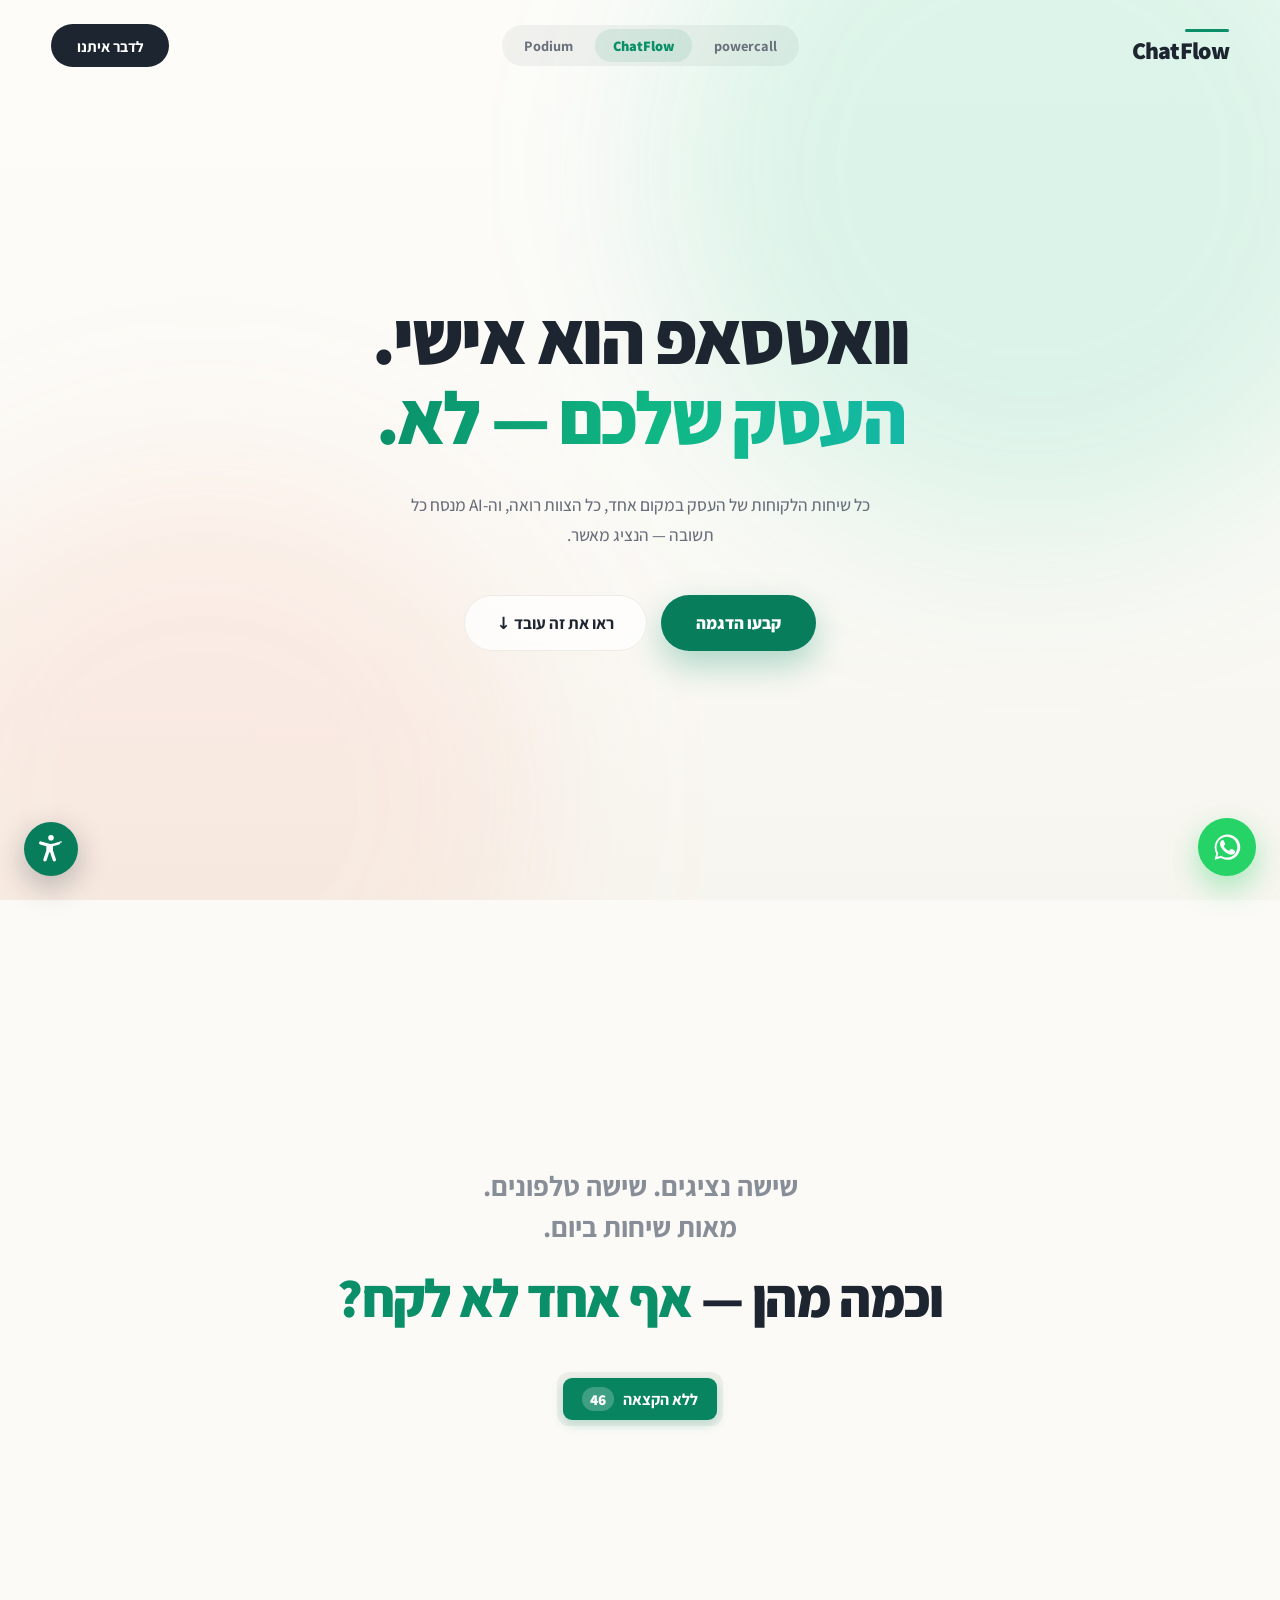
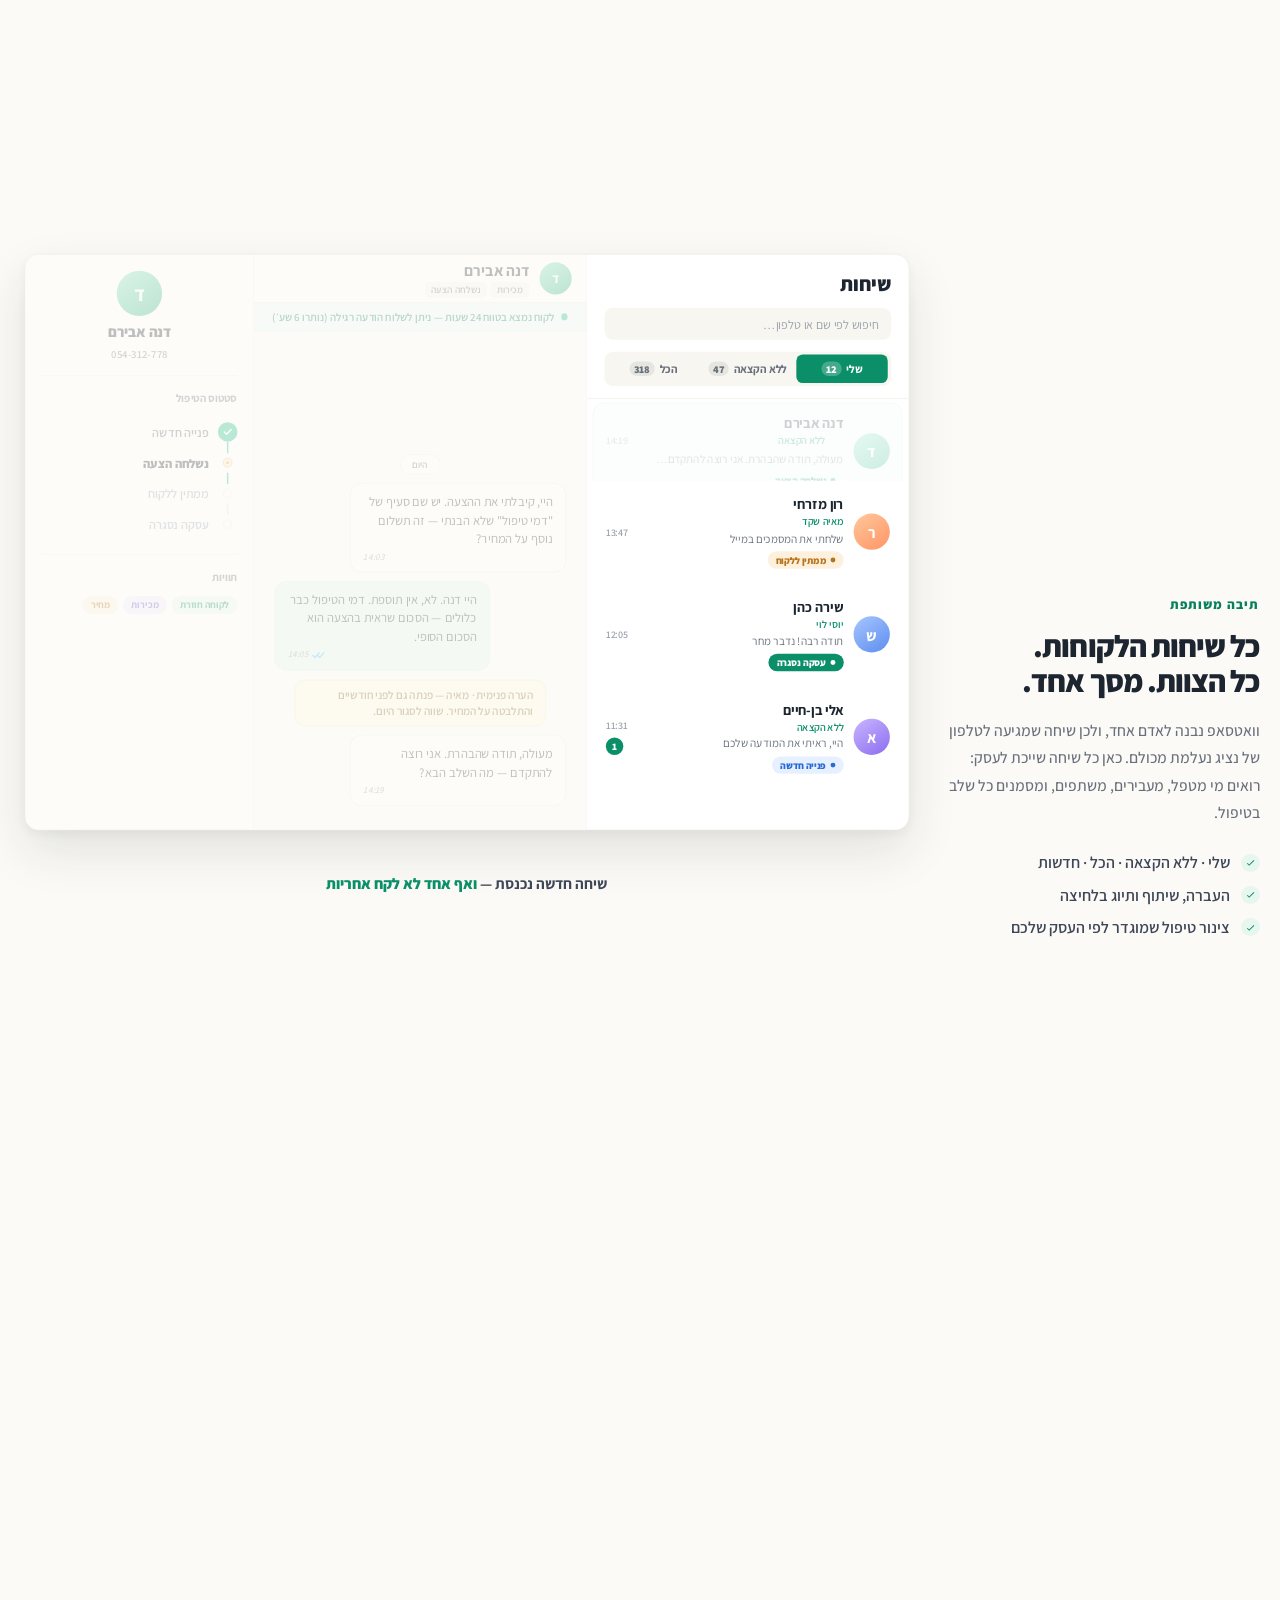
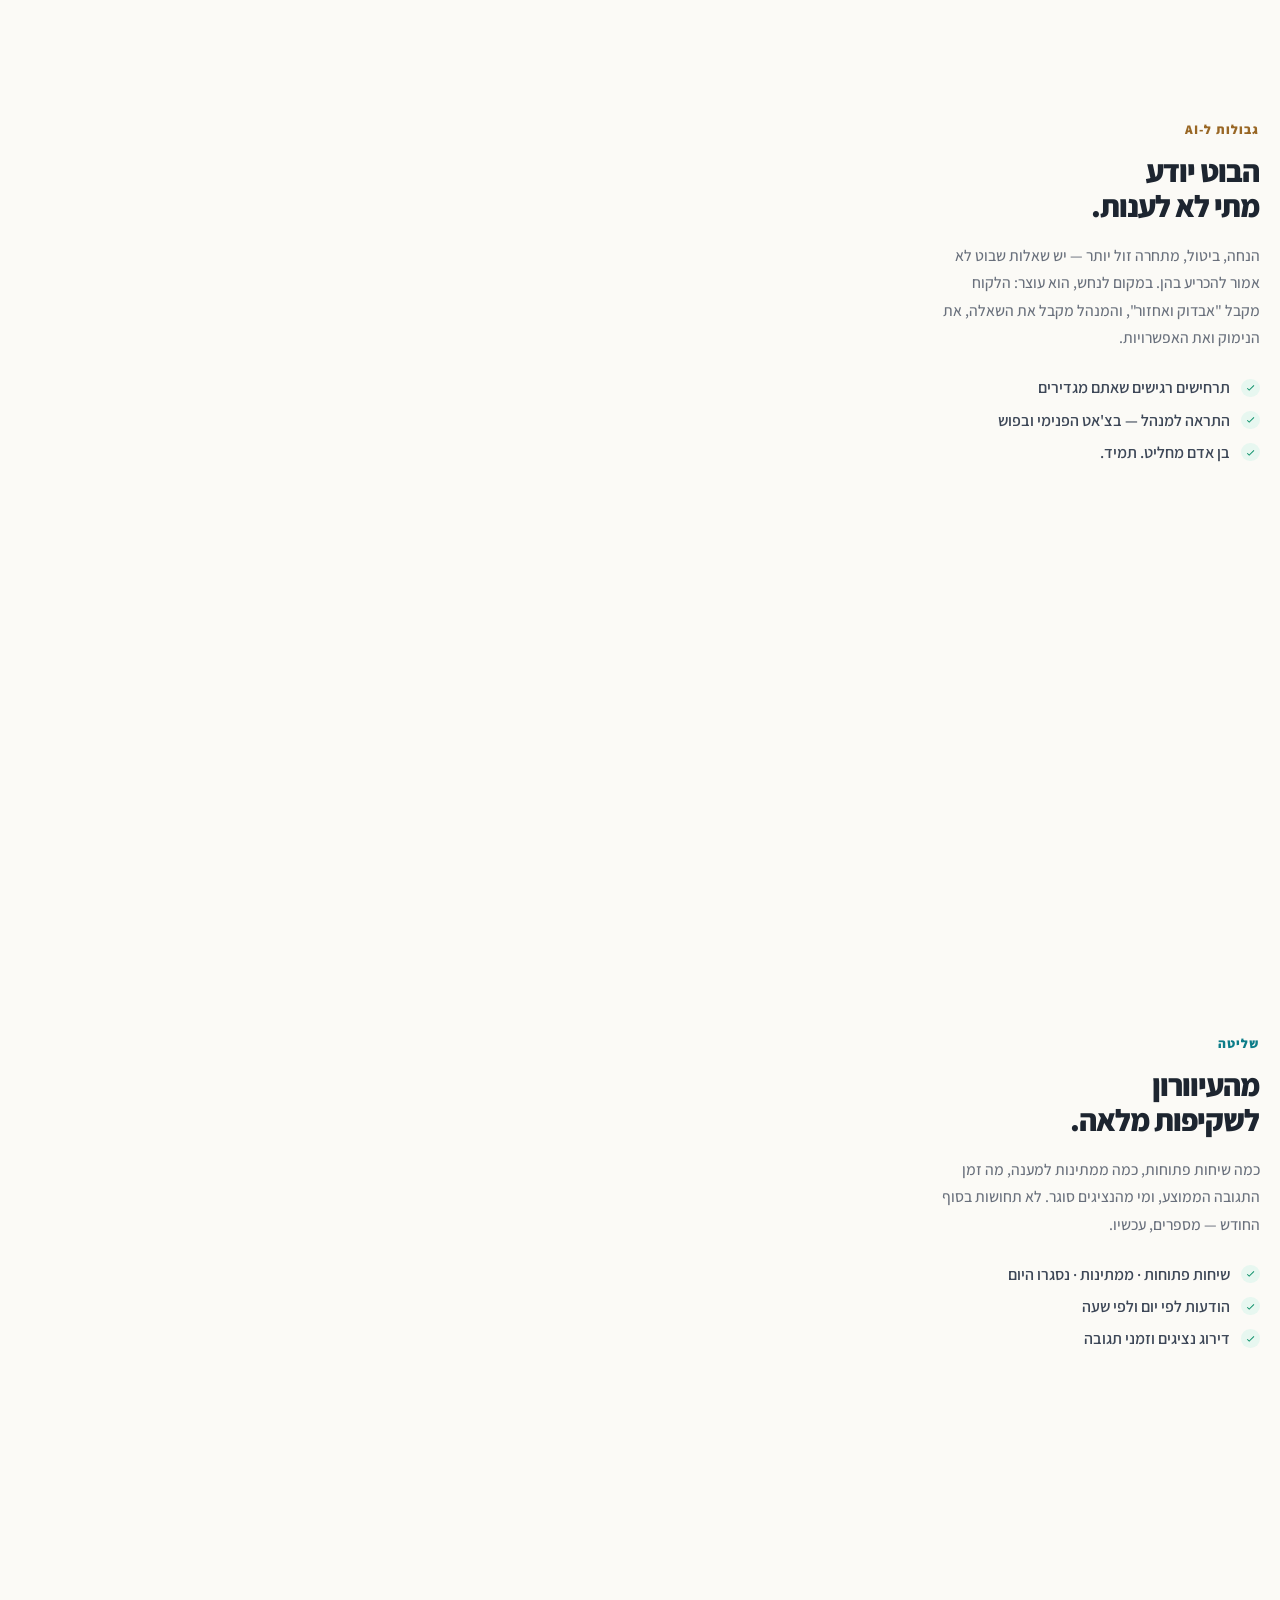
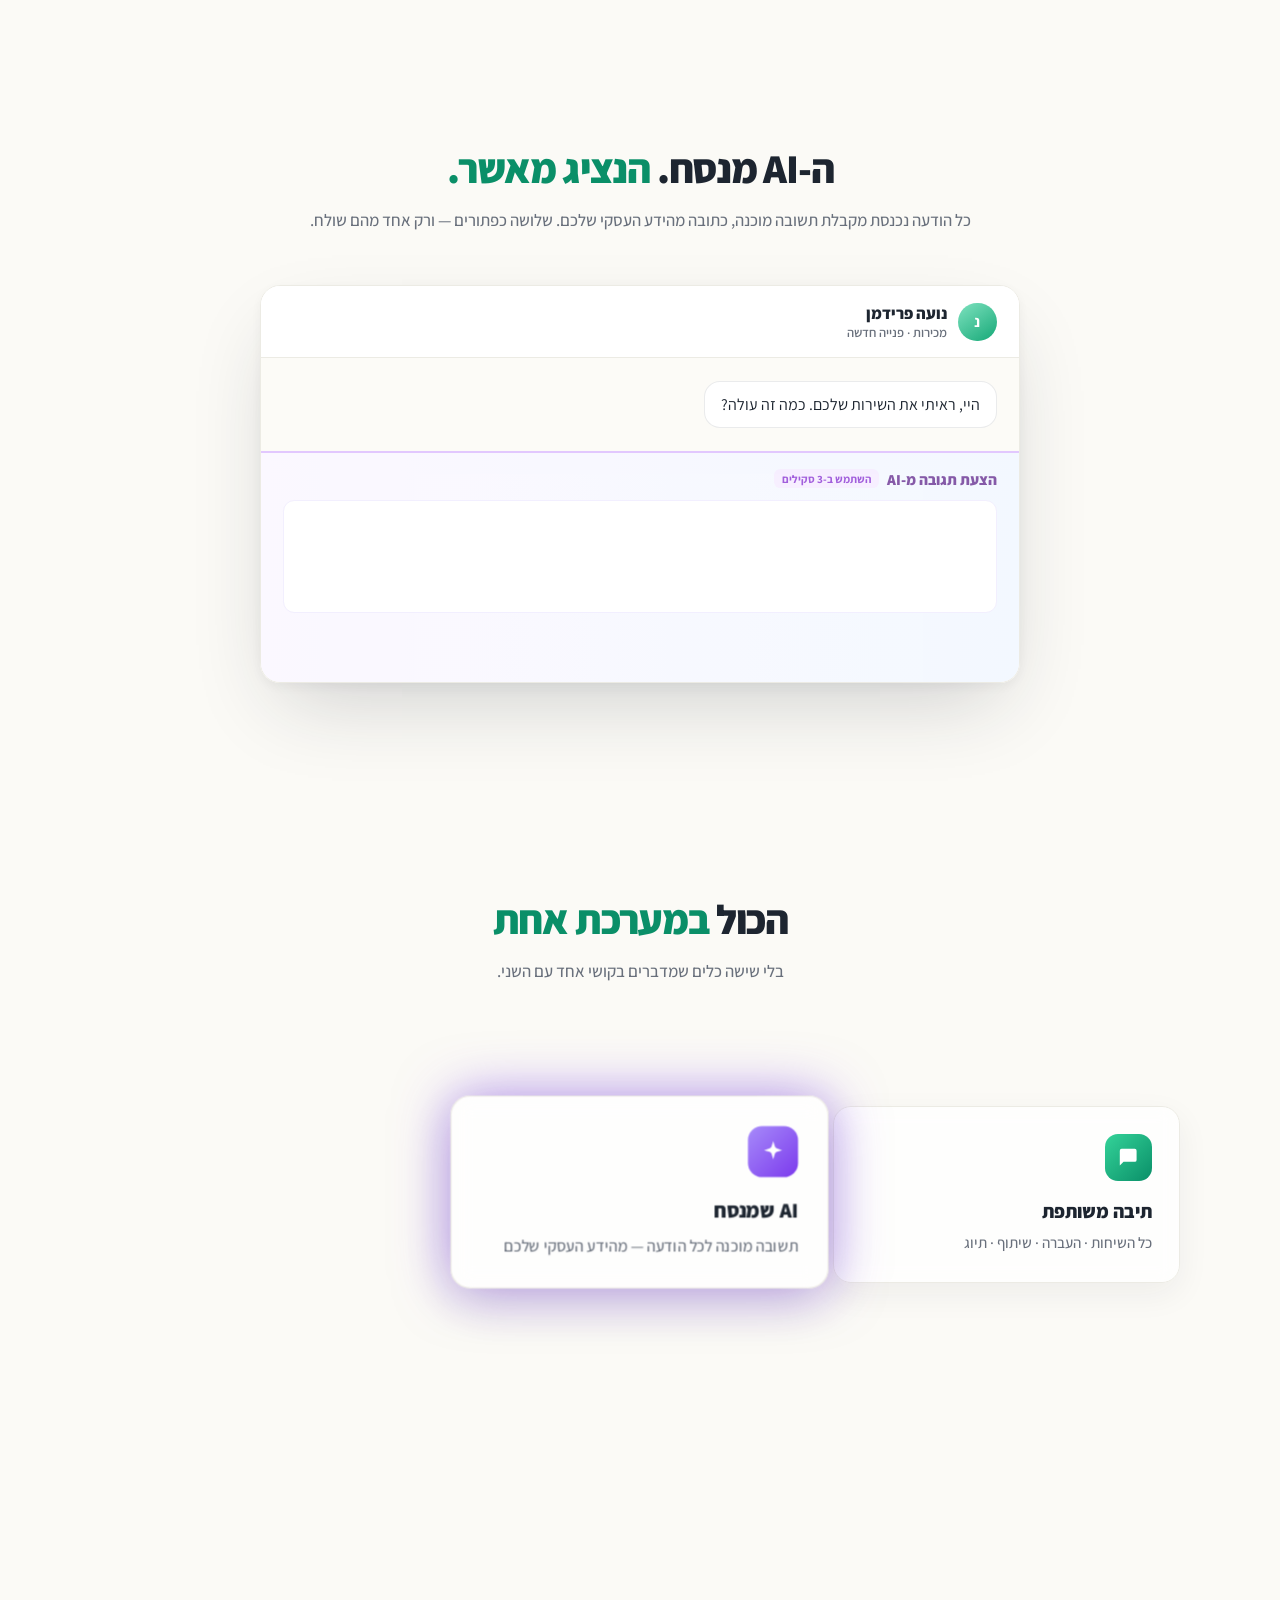
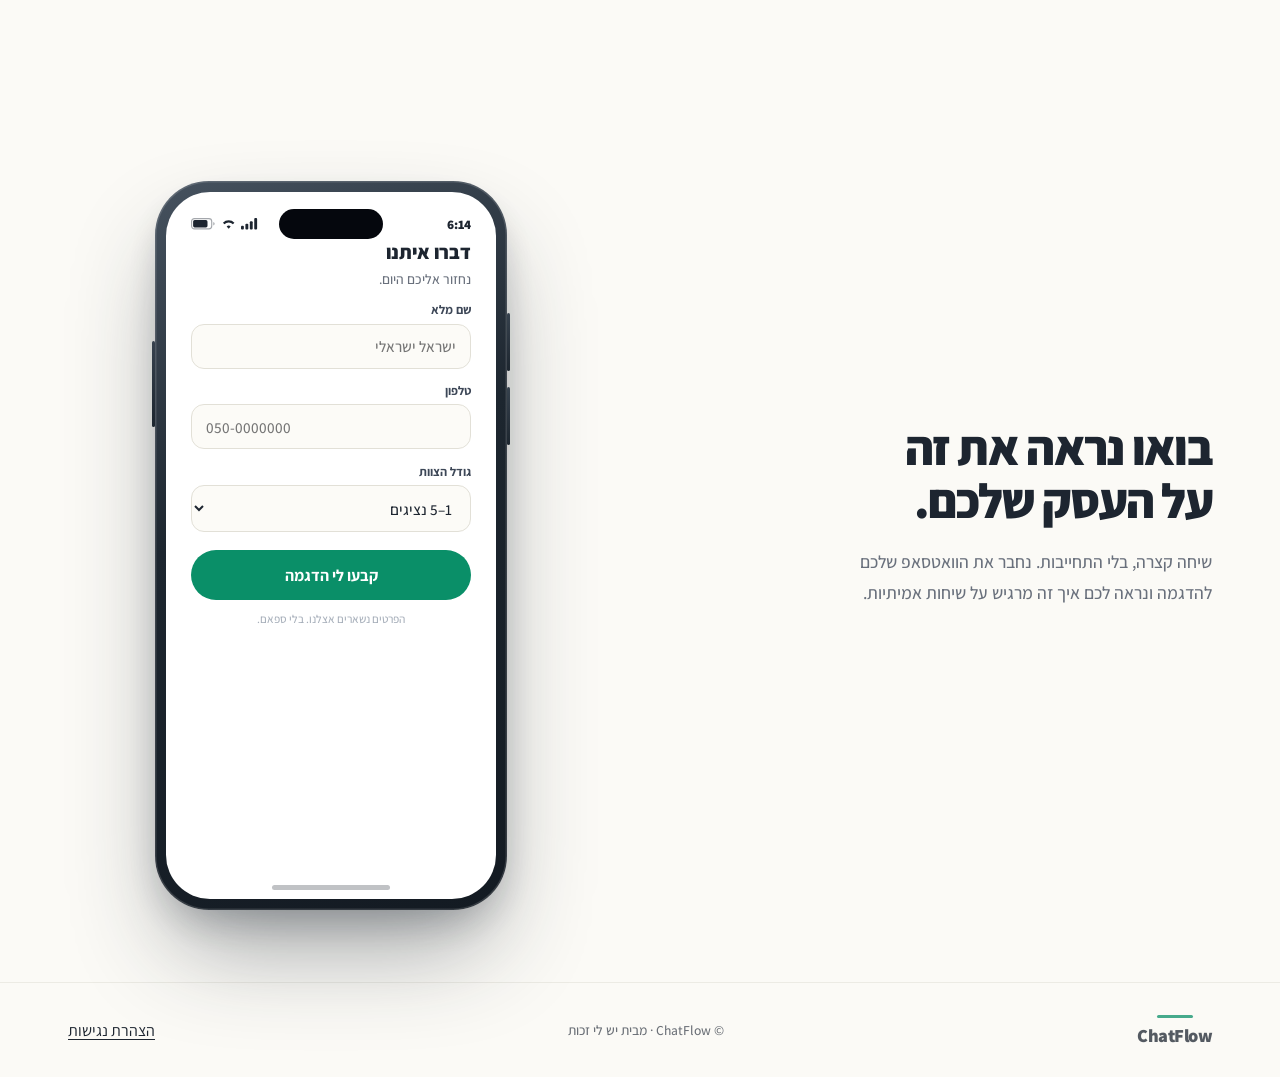
==== chatflow.html @ 05d41d82 "Accessibility: widget, statement, and the site-code work behind them Owner asked for an accessibilit" ====
<!doctype html>
<html lang="he" dir="rtl">
<head>
<meta charset="utf-8" />
<meta name="viewport" content="width=device-width, initial-scale=1" />
<title>ChatFlow — וואטסאפ אחד לכל העסק</title>
<meta name="description" content="כל שיחות הוואטסאפ של הלקוחות במקום אחד: כל הצוות רואה, AI מנסח כל תשובה והנציג מאשר, ושום פנייה לא נופלת בין הכיסאות.">
<link rel="canonical" href="https://www.powercall.co.il/chatflow.html">
<meta name="robots" content="index, follow">
<meta property="og:type" content="website">
<meta property="og:locale" content="he_IL">
<meta property="og:site_name" content="PowerCall">
<meta property="og:url" content="https://www.powercall.co.il/chatflow.html">
<meta property="og:title" content="ChatFlow — וואטסאפ עסקי אחד לכל הצוות">
<meta property="og:description" content="כל שיחות הוואטסאפ של הלקוחות במקום אחד: כל הצוות רואה, AI מנסח כל תשובה והנציג מאשר, ושום פנייה לא נופלת בין הכיסאות.">
<meta property="og:image" content="https://www.powercall.co.il/og-default.png">
<link rel="icon" href="data:image/svg+xml,%3Csvg xmlns='http://www.w3.org/2000/svg' viewBox='0 0 100 100'%3E%3Crect width='100' height='100' rx='24' fill='%2310B886'/%3E%3Ctext x='50' y='72' font-size='64' font-weight='800' font-family='Arial' fill='white' text-anchor='middle'%3EC%3C/text%3E%3C/svg%3E">
<meta name="twitter:card" content="summary_large_image">
<meta name="twitter:image" content="https://www.powercall.co.il/og-default.png">
<link rel="preconnect" href="https://fonts.googleapis.com">
<link rel="preconnect" href="https://fonts.gstatic.com" crossorigin>
<link href="https://fonts.googleapis.com/css2?family=Assistant:wght@400;500;600;700;800&display=swap" rel="stylesheet">
<script src="./gsap.min.js"></script>
<script src="./scrolltrigger.min.js"></script>
<style>
/* =========================================================================
   ChatFlow — landing page
   Sibling of site.html (powercall). Same skeleton, same motion philosophy,
   same scaler; ChatFlow's own palette, font and screens.
   One idea carries it: WhatsApp is personal, a business is collective.
   The product's own UI appears only as proof, never as the opening act.
   ========================================================================= */

  * { margin: 0; padding: 0; box-sizing: border-box; }
  :root {
    --a11y-accent: #087d5b;   /* the accessibility widget takes the page accent */
    --ink:     #1D2530;
    --ink-2:   #3d4757;
    --muted:   #69707C;  /* was #7B8492 = 3.62:1 on the cream ground, under the 4.5:1 body-text minimum (WCAG 1.4.3); this is 4.78 */
    --line:    #ECEBE4;
    --cream:   #FBFAF6;
    --emerald: #0A8F68;
    --fresh:   #10B886;
    --amber:   #f0a13a;
    --radius:  20px;
    --shadow:  0 30px 70px rgba(29, 37, 48, 0.11), 0 6px 18px rgba(29, 37, 48, 0.05);
  }
  /* `clip` contains the oversized panel canvases without creating a scroll
     container — `hidden` would break `position: sticky` on the feature stage. */
  html { scroll-behavior: smooth; overflow-x: clip; }
  body {
    font-family: "Assistant", system-ui, sans-serif;
    color: var(--ink);
    background: var(--cream);
    -webkit-font-smoothing: antialiased;
    overflow-x: clip;
  }

  /* ---------------- the living backdrop ----------------
     Fixed behind everything; sections are transparent and ride on top, so the
     page reads as one continuous surface rather than stacked bands.
     Two blooms, not three: ChatFlow's palette is more restrained than
     powercall's and a third hue would be noise. The hues are the app's own —
     emerald and warm coral, lifted from the real chat canvas in index.css. */
  .bg { position: fixed; inset: 0; z-index: -2; pointer-events: none; overflow: hidden; }
  .sky { position: absolute; inset: 0;
         background: linear-gradient(180deg, #FDFCF9 0%, #FBFAF6 55%, #F7F5EF 100%); }
  .sky .bloom { position: absolute; border-radius: 50%; filter: blur(90px) saturate(1.2); will-change: transform; }
  /* alphas follow powercall's weighting, not the app's .05 — in the app these
     are full-viewport washes, here they are discrete blobs and would vanish */
  .l1 { width: 58vw; height: 58vw; top: -16vw; right: -10vw; background: rgba(16, 184, 134, 0.13); }
  .l2 { width: 52vw; height: 52vw; bottom: -18vw; left: -10vw; background: rgba(255, 138, 107, 0.11); }

  .grain {
    position: absolute; inset: -50%; opacity: 0.09; mix-blend-mode: overlay;
    background-image: url("data:image/svg+xml,%3Csvg xmlns='http://www.w3.org/2000/svg' width='220' height='220'%3E%3Cfilter id='n'%3E%3CfeTurbulence type='fractalNoise' baseFrequency='0.82' numOctaves='3' stitchTiles='stitch'/%3E%3C/filter%3E%3Crect width='220' height='220' filter='url(%23n)' opacity='0.5'/%3E%3C/svg%3E");
  }

  section { position: relative; }
  .wrap { max-width: 1240px; margin: 0 auto; padding-inline: clamp(1.25rem, 4vw, 3rem); }

  /* ---------------- nav ---------------- */
  .nav {
    position: fixed; inset-block-start: 0; inset-inline: 0; z-index: 60;
    display: flex; align-items: center; justify-content: space-between; gap: 1rem;
    padding: 1.5rem clamp(1.25rem, 4vw, 3.5rem);
    opacity: 0; transition: background .3s ease, box-shadow .3s ease, padding .3s ease;
  }
  .nav.stuck {
    background: rgba(255, 255, 255, 0.80);
    backdrop-filter: saturate(180%) blur(14px);
    box-shadow: 0 1px 0 rgba(29, 37, 48, 0.06);
    padding-block: 0.8rem;
  }
  /* ChatFlow has no logo asset — the mark is always this wordmark. The accent
     line above it is the 60x4 emerald rule the brand uses everywhere. */
  .brand { display: flex; align-items: center; }
  .wordmark { display: inline-flex; flex-direction: column; gap: 0.34rem; text-decoration: none; }
  .wordmark i { display: block; width: 44px; height: 3px; border-radius: 2px; background: var(--emerald); transition: width .3s ease; }
  .wordmark span { font-size: 1.5rem; font-weight: 800; letter-spacing: -0.03em; color: var(--ink); line-height: 1; transition: font-size .3s ease; }
  .nav.stuck .wordmark span { font-size: 1.28rem; }
  .nav.stuck .wordmark i { width: 36px; }

  /* the product switcher — two pills, the active one wearing its product's
     colour. Shared shape with site.html; only the .on rule differs. */
  .swap { display: flex; align-items: center; gap: 0.2rem; padding: 0.25rem;
          background: rgba(29, 37, 48, 0.05); border-radius: 999px; }
  .swap a {
    font-family: inherit; font-size: 0.9rem; font-weight: 700; text-decoration: none;
    padding: 0.45rem 1.15rem; border-radius: 999px; color: var(--muted);
    transition: color .18s ease, background .18s ease;
  }
  .swap a:hover { color: var(--ink); }
  .swap a.on { font-weight: 800; color: var(--emerald); background: rgba(10, 143, 104, 0.10); }
  .nav.stuck .swap { background: rgba(29, 37, 48, 0.07); }
  /* the phone form of the switcher — see the 700px block */
  .swapMini { display: none; }

  .btn {
    font-family: inherit; font-weight: 700; border: 0; border-radius: 999px; cursor: pointer;
    text-decoration: none; display: inline-flex; align-items: center; justify-content: center; gap: 0.5rem;
    transition: transform .18s ease, background .18s ease, box-shadow .18s ease;
  }
  .btn-dark { color: #fff; background: var(--ink); padding: 0.72rem 1.6rem; font-size: 0.95rem; }
  .btn-dark:hover { background: #2c3746; transform: translateY(-1px); }

  /* ---------------- hero ---------------- */
  .hero {
    min-height: 100vh; display: flex; flex-direction: column;
    align-items: center; justify-content: center; text-align: center;
    padding: 7rem 1.5rem 4rem;
  }
  /* Assistant tops out at 800 — there is no 900 here. The headline earns its
     weight from size and negative tracking instead, which suits a product
     that states a fact rather than shouting a number. */
  h1 {
    font-size: clamp(2.5rem, 5.8vw, 6rem);
    font-weight: 800; letter-spacing: -0.035em; line-height: 1.08; opacity: 0;
  }
  h1 .grad {
    background: linear-gradient(100deg, #0A8F68, #10B886 55%, #14b8a6);
    -webkit-background-clip: text; background-clip: text; color: transparent;
  }
  .sub { margin-top: clamp(2rem, 3.4vh, 3.2rem); font-size: clamp(1rem, 1.35vw, 1.45rem); font-weight: 500; color: var(--muted); line-height: 1.75; max-width: 54ch; opacity: 0; }
  .acts { margin-top: clamp(2.8rem, 4.6vh, 4.2rem); display: flex; gap: 0.9rem; flex-wrap: wrap; justify-content: center; opacity: 0; }
  /* the one saturated thing above the fold — shadow tinted to match, because a
     neutral drop shadow under a saturated button reads as a sticker */
  /* white on --emerald was 4.08:1, just under the 4.5:1 a button label needs.
     #087D5B is the same green one shade down: 5.13:1. */
  .b1 { font-size: 1.05rem; font-weight: 800; color: #fff; background: #087D5B; padding: 1rem 2.2rem; box-shadow: 0 14px 34px rgba(10, 143, 104, 0.32); }
  .b1:hover { background: #087a5a; transform: translateY(-2px); }
  .b2 { font-size: 1.05rem; color: var(--ink); background: rgba(255,255,255,0.75); border: 1px solid var(--line); padding: 1rem 2rem; backdrop-filter: blur(8px); }
  .b2:hover { transform: translateY(-2px); }

  .rv { opacity: 0; transform: translateY(26px); }

  /* ---------------- the question ---------------- */
  .question { min-height: 88vh; display: grid; place-items: center; text-align: center; padding: 8rem 1.5rem; }
  /* darkened to clear WCAG 1.4.3 (4.5:1 for body text, 3:1 for large) */
  .qsmall { font-size: clamp(1.25rem, 2.2vw, 2.2rem); font-weight: 700; color: #888E97; line-height: 1.45; }
  .qbig { margin-top: 1.2rem; font-size: clamp(1.9rem, 4.2vw, 4.4rem); font-weight: 800; letter-spacing: -0.03em; line-height: 1.12; }
  .qbig em { font-style: normal; color: var(--emerald); }
  /* the real tab, at page scale — same shape as the one in ConversationList:
     a tinted track holding a coloured active pill with its live count */
  .unassigned {
    margin-top: clamp(2.5rem, 5vh, 4rem); display: inline-flex; align-items: center; gap: 0.5rem;
    padding: 0.34rem; border-radius: 12px; background: rgba(29, 37, 48, 0.05);
  }
  .uTab {
    display: inline-flex; align-items: center; gap: 0.6rem;
    padding: 0.6rem 1.2rem; border-radius: 9px; background: #098460; color: #fff;  /* white needs 4.5:1 */
    font-size: 1rem; font-weight: 700; box-shadow: 0 4px 12px rgba(10, 143, 104, 0.24);
  }
  .uCount {
    min-width: 2rem; padding: 0.1rem 0.5rem; border-radius: 999px;
    background: rgba(255,255,255,0.22); font-size: 0.95rem; font-weight: 800;
    direction: ltr; font-variant-numeric: tabular-nums; text-align: center;
  }

  /* ---------------- feature sequence ---------------- */
  /* The rendered width of a proof panel is exactly the width of this column —
     fitScalers divides the column by the panel's design width, so the product
     of the two is always the column again. That makes the grid split the only
     lever on how big the proof reads. The claims are short and the proof is
     detailed, so the stage takes the larger share; minmax stops the text
     column collapsing under its own headline on a narrow laptop. */
  .seqGrid {
    max-width: 1860px; margin: 0 auto; padding-inline: clamp(0.75rem, 1.6vw, 1.5rem);
    display: grid; grid-template-columns: minmax(320px, 0.9fr) 2.6fr;
    gap: clamp(1rem, 2vw, 2.4rem); align-items: start;
  }
  .step { min-height: 100vh; display: flex; flex-direction: column; justify-content: center; padding-block: 4rem; }
  /* Panel 1's story runs 5.65s; a reader crosses one screen in about four, so
     the pipeline — the beat the panel exists to reach — would never be seen.
     Deliberately a class at the SAME specificity as .step rather than
     `.seq .steps .step:first-child`: the mobile block sets `.step { min-height:
     auto }`, and being later in the file it must win. A descendant selector
     would out-specify it and leave this step 145vh tall on a phone. */
  .step-long { min-height: 150vh; }
  /* darkened to clear WCAG 1.4.3 (4.5:1 for body text, 3:1 for large) */
  .stepKicker { font-size: 0.82rem; font-weight: 800; letter-spacing: 0.08em; color: #09805D; text-transform: uppercase; margin-bottom: 1rem; }
  .step:nth-child(2) .stepKicker { color: #996725; }
  .step:nth-child(3) .stepKicker { color: #0C7D89; }
  /* stepped down from 2.8vw: the stage took width from this column, and at the
     old size the two-line titles ran past its edge */
  .stepTitle { font-size: clamp(1.55rem, 2.4vw, 2.7rem); font-weight: 800; letter-spacing: -0.03em; line-height: 1.14; }
  .stepBody { margin-top: 1.1rem; font-size: clamp(0.98rem, 1.05vw, 1.18rem); color: var(--muted); line-height: 1.75; font-weight: 500; max-width: 42ch; }
  .stepList { margin-top: 1.6rem; display: flex; flex-direction: column; gap: 0.7rem; }
  .stepList li { list-style: none; display: flex; align-items: center; gap: 0.7rem; font-size: 1rem; font-weight: 600; color: var(--ink-2); }
  .tick { width: 1.15rem; height: 1.15rem; flex: none; border-radius: 50%; background: #e7f7f0; display: grid; place-items: center; }
  .tick svg { width: 0.7rem; height: 0.7rem; fill: var(--emerald); }

  .stageCol { position: sticky; top: 0; height: 100vh; display: flex; align-items: center; }
  .stageInner { position: relative; width: 100%; }
  /* No base transform here: GSAP animates y on this element and would overwrite
     any translate used for centring. Centring is the grid's job. */
  .seqPanel { position: absolute; inset: 0; display: grid; place-items: center; opacity: 0; will-change: opacity, transform; }
  /* min-width:0 is load-bearing: as a grid item this would otherwise take
     min-width:auto, resolve to the 1920px canvas's min-content size, report a
     1920px width, and silently poison every scale factor below. */
  .scaler { position: relative; width: 100%; min-width: 0; display: flex; justify-content: center; }
  .canvas { flex: none; width: 1920px; transform-origin: top center; container-type: inline-size; }

  /* =======================================================================
     product panels — rebuilt from the real screens in
     chatflow-crm-main/frontend/src. Proof, never the opening act.
     ======================================================================= */
  .panel { position: relative; margin: 0 auto; background: #fff; border-radius: var(--radius);
           border: 1px solid var(--line); box-shadow: var(--shadow); overflow: hidden; }

  /* ---- panel 1: the shared inbox ----
     Three panes, RTL order right to left: list, chat, contact card. Rebuilt
     from ConversationList.jsx, ChatWindow.jsx and ContactCard.jsx.

     Only ONE of them ever moves. Two earlier passes failed here and both failed
     the same way — too much happening in too many places at once. First a
     camera that pushed in on each region in turn: .panel clips, so at 1.5x it
     cut rows and avatars in half. Then a spotlight that dimmed two columns
     while a third animated. The verdict on watching it was exact: things
     running on one side and on another at the same time. An eye cannot be in
     three places, so it ends up in none.
     Now the chat and the contact card are furniture — they never move and never
     dim, and they carry the conversation and the pipeline as a settled,
     readable state. Every beat happens inside the conversation list.

     Sizes are worked out, not eyeballed. Against the 1920 canvas the list
     header runs ~203px and a row ~147px, so five rows needed 939px inside what
     was a 691px panel and the last row was always sliced at the bottom edge.
     Four rows plus header come to ~792px inside 826px.
     The design width also drops from 84cqw to 66: fitScalers divides the column
     by the design width, so a NARROWER design renders BIGGER — about 27%. */
  .p-inbox { width: 66cqw; height: 43cqw; display: flex; background: #fff; }

  /* ---- the focus veils ----
     §4א banned dimming after a "spotlight" pass failed. That pass failed
     because it dimmed WHILE other things were moving — two loci at once. A veil
     that changes only in the gap between acts, when nothing else is animating,
     is one locus, and it is the only thing that actually answers "where do I
     look". Widths are percentages of the panel, so they track the panes
     without duplicating their cqw arithmetic: list 24/66, chat 25/66, card
     17/66. RTL, so the offsets run from `right`. */
  .ibVeil { position: absolute; top: 0; bottom: 0; z-index: 4; opacity: 0;
            background: rgba(252, 251, 247, 0.72); pointer-events: none; }
  #ib-veil0 { right: 0;      width: 36.37%; }
  #ib-veil1 { right: 36.37%; width: 37.88%; }
  #ib-veil2 { right: 74.25%; width: 25.75%; }

  /* ---- the narrator ----
     Outside .canvas on purpose: inside it the text would be multiplied by the
     scaler's k and change size with the viewport. Here it is page-scale and
     always legible. `top: 100%` puts it in the gap the sticky column leaves
     below the panel — see HEIGHT_ROOM, which was lowered to reserve it. */
  .ibCap {
    position: absolute; top: 100%; inset-inline: 0; margin-top: 1rem;
    text-align: center; font-size: clamp(0.95rem, 1.15vw, 1.22rem);
    font-weight: 700; color: var(--ink-2); line-height: 1.4; opacity: 0;
  }
  .ibCap b { font-weight: 800; color: var(--emerald); }

  /* The conversation that just moved to the top of the list.
     The clip lives on a WRAPPER, never on the row itself. A row is a flex
     container with padding, so animating its own height compresses its children
     instead of hiding them — the avatar, the name and the message all collapse
     into each other. With the wrapper doing the clipping the row keeps its full
     natural height throughout and is simply revealed. */
  /* Both wrappers open at zero height: the row and the reply ARRIVE during the
     story, and showing them before it starts contradicts it. Until now the row
     sat visible from page load until activate(0) fired half a screen later,
     then collapsed and re-arrived.
     The heights are measured in JS by momentarily restoring `auto`, so the
     numbers stay honest at every viewport. Same idea as .ibOwnAv below, which
     already carries its opening scale(0) in CSS rather than in the timeline.
     `flex: none` is what keeps that measurement honest. Both wrappers are flex
     items in an overflow:hidden column — the row in .ibList, the reply in
     .ibThread — so at the default flex-shrink:1 a sibling that ever overflowed
     the parent would shrink THEM instead. measure() would then cache the
     shrunken height for the life of the page and the content would land
     compressed rather than clipped: the same failure described above,
     displaced onto the siblings. Both fit today with room to spare; this makes
     that structural rather than arithmetical. */
  #ib-newRow, #ib-replyWrap { height: 0; flex: none; }
  #ib-newRow { overflow: hidden; }
  #ib-badge { transform: scale(0); }
  .ibRow.fresh { background: rgba(16,184,134,0.10); box-shadow: inset 0 0 0 1px rgba(16,184,134,0.35); }
  /* the owner's avatar, which pops on the moment somebody takes the thread */
  .ibOwnAv { display: inline-grid; place-items: center; width: 1.1cqw; height: 1.1cqw; flex: none;
             border-radius: 50%; background: linear-gradient(145deg,#7ee2bf,#16a877);
             color: #fff; font-size: 0.6cqw; font-weight: 800; margin-inline-end: 0.28cqw;
             vertical-align: middle; transform: scale(0); }

  .ibList { width: 24cqw; flex: none; display: flex; flex-direction: column; }
  .ibHd { padding: 1.2cqw 1.3cqw 0.9cqw; border-bottom: 1px solid var(--line); }
  .ibTitle { font-size: 1.5cqw; font-weight: 800; }
  .ibSearch { margin-top: 0.85cqw; height: 2.4cqw; border-radius: 0.65cqw; background: #F7F6F0;
              display: flex; align-items: center; padding-inline: 0.9cqw; color: #9AA3AD; font-size: 0.92cqw; }
  .ibTabs { margin-top: 0.85cqw; display: flex; gap: 0.2cqw; padding: 0.22cqw; border-radius: 0.65cqw; background: #F7F6F0; }
  .ibTab { flex: 1; display: flex; align-items: center; justify-content: center; gap: 0.38cqw;
           padding: 0.5cqw 0.3cqw; border-radius: 0.48cqw; font-size: 0.85cqw; font-weight: 700; color: var(--muted); }
  .ibTab.on { background: var(--emerald); color: #fff; }
  .ibTab b { padding: 0.06cqw 0.34cqw; border-radius: 999px; background: rgba(29,37,48,0.08);
             font-size: 0.78cqw; font-weight: 800; direction: ltr; font-variant-numeric: tabular-nums; }
  .ibTab.on b { background: rgba(255,255,255,0.24); }

  .ibRow { display: flex; align-items: center; gap: 0.75cqw; padding: 0.75cqw 0.95cqw; margin: 0.3cqw 0.45cqw; border-radius: 0.85cqw; }
  .ibRow.sel { background: rgba(16,184,134,0.08); box-shadow: inset 0 0 0 1px rgba(16,184,134,0.28); }
  .ibAv { width: 2.7cqw; height: 2.7cqw; flex: none; border-radius: 50%; display: grid; place-items: center;
          color: #fff; font-weight: 700; font-size: 1.15cqw; }
  .ibMid { flex: 1; min-width: 0; }
  .ibName { display: block; font-size: 1.05cqw; font-weight: 700; }
  .ibOwner { display: block; margin-top: 0.12cqw; font-size: 0.78cqw; font-weight: 600; color: var(--emerald); }
  .ibLast { display: block; margin-top: 0.18cqw; font-size: 0.85cqw; color: var(--muted); white-space: nowrap; overflow: hidden; text-overflow: ellipsis; }
  .ibPill { margin-top: 0.38cqw; display: inline-flex; align-items: center; gap: 0.32cqw;
            padding: 0.2cqw 0.6cqw; border-radius: 999px; font-size: 0.72cqw; font-weight: 800; }
  .ibPill i { width: 0.38cqw; height: 0.38cqw; border-radius: 50%; background: currentColor; }
  .ibPill b { font-weight: inherit; }
  /* Status pills carry their colour as a class, not an inline style, so a row
     can move between states by swapping one token.
     `נשלחה הצעה` and `עסקה נסגרה` used to be the identical #e7f7f0/#0a8f68,
     which made closing a deal invisible — the payoff beat landed on nothing.
     A closed deal is terminal, so it gets the strongest treatment the palette
     has: filled emerald, not a tint of it. */
  .ibPill.pill-offer  { background: #e7f7f0;        color: #0a8f68; }
  .ibPill.pill-closed { background: var(--emerald);  color: #fff;    }
  .ibEnd { flex: none; display: flex; flex-direction: column; align-items: flex-end; gap: 0.42cqw; }
  .ibTime { font-size: 0.75cqw; font-weight: 600; color: #9AA3AD; direction: ltr; }
  .ibBadge { min-width: 1.3cqw; padding: 0 0.34cqw; height: 1.3cqw; border-radius: 999px; background: var(--emerald);
             color: #fff; font-size: 0.75cqw; font-weight: 800; display: grid; place-items: center;
             direction: ltr; font-variant-numeric: tabular-nums; }

  .ibChat { flex: 1; min-width: 0; display: flex; flex-direction: column;
            border-inline-start: 1px solid var(--line); border-inline-end: 1px solid var(--line); }
  .ibChatHd { height: 3.6cqw; flex: none; display: flex; align-items: center; gap: 0.75cqw;
              padding-inline: 1.1cqw; border-bottom: 1px solid var(--line); }
  .ibCust { display: block; font-size: 1.15cqw; font-weight: 700; }
  .ibChips { display: flex; gap: 0.32cqw; margin-top: 0.18cqw; }
  .ibChips span { padding: 0.12cqw 0.45cqw; border-radius: 0.34cqw; background: #F7F6F0; font-size: 0.72cqw; font-weight: 600; color: var(--muted); }
  .ibChips span.chip-closed { background: rgba(16,184,134,0.12); color: #0a8f68; }
  /* the 24h window banner — real, and one of the details that proves the
     product was built on the WhatsApp Cloud API rather than around it */
  .ib24 { flex: none; display: flex; align-items: center; justify-content: center; gap: 0.45cqw;
          padding: 0.5cqw; background: rgba(16,184,134,0.09); border-bottom: 1px solid rgba(16,184,134,0.22);
          font-size: 0.82cqw; font-weight: 600; color: #0a7a58; }
  .ib24 i { width: 0.5cqw; height: 0.5cqw; border-radius: 50%; background: var(--fresh); }
  /* justify-end: a chat fills from the bottom, and the empty room above the
     first message is what makes it look like a thread rather than a list */
  .ibThread { flex: 1; padding: 1.1cqw 1.5cqw; display: flex; flex-direction: column; justify-content: flex-end;
              gap: 0.65cqw; background: #FCFBF7; overflow: hidden; }
  .ibDay { align-self: center; padding: 0.24cqw 0.9cqw; border-radius: 999px; background: #fff;
           border: 1px solid var(--line); font-size: 0.72cqw; font-weight: 600; color: var(--muted); }
  .ibMsg { max-width: 74%; padding: 0.62cqw 0.95cqw; border-radius: 0.9cqw; font-size: 0.95cqw; line-height: 1.45;
           display: flex; flex-direction: column; gap: 0.22cqw; }
  .ibIn  { align-self: flex-start; background: #fff; border: 1px solid rgba(29,37,48,0.09); }
  .ibOut { align-self: flex-end; background: #DFF5EC; border: 1px solid #cdeede; }
  /* the time, and on outgoing messages the read receipt. A thread with neither
     reads as a mockup — these two marks are most of what makes it a chat. */
  .ibT { align-self: flex-end; display: inline-flex; align-items: center; gap: 0.25cqw;
         font-size: 0.68cqw; font-weight: 600; color: #9AA3AD;
         direction: ltr; font-variant-numeric: tabular-nums; }
  .ibCk { width: 0.95cqw; height: 0.58cqw; flex: none; fill: none; stroke: #53BDEB; stroke-width: 2.2;
          stroke-linecap: round; stroke-linejoin: round; }
  .ibNote { align-self: center; max-width: 86%; background: #FFF8E0; border: 1px solid #f0e2ae;
            padding: 0.55cqw 0.9cqw; border-radius: 0.75cqw; font-size: 0.85cqw; color: #7a6420; font-weight: 600; }

  /* Maya's reply arrives mid-story, so it needs the same clipping wrapper the
     conversation row uses, and for the same reason — see #ib-newRow above.
     .ibThread is a flex column with justify-content:flex-end, so the WRAPPER
     is the flex item: it carries the alignment and the width cap, and the
     bubble inside fills it. */
  #ib-replyWrap { overflow: hidden; align-self: flex-end; max-width: 74%; }
  #ib-replyWrap .ibMsg { max-width: 100%; }
  /* Sent, not yet read. The global .ibCk is already #53BDEB, so without this
     override the read-receipt beat would have nothing to change. */
  #ib-replyCk { stroke: #9AA3AD; }

  /* The contact card. It carries the pipeline, but a column this tall holding
     one four-step list reads as a layout mistake, so it also carries the things
     ContactCard.jsx actually shows beside it — who the customer is, the labels,
     and who owns the thread. */
  .ibCard { width: 17cqw; flex: none; padding: 1.2cqw 1.2cqw; }
  .ibCardT { font-size: 0.82cqw; font-weight: 700; color: var(--muted); margin-bottom: 0.85cqw; }
  .ibSep { height: 1px; background: var(--line); margin: 1.1cqw 0; }
  .ibWho { display: flex; flex-direction: column; align-items: center; text-align: center; gap: 0.4cqw; }
  .ibWhoN { font-size: 1.1cqw; font-weight: 800; }
  .ibWhoP { font-size: 0.8cqw; font-weight: 600; color: var(--muted); font-variant-numeric: tabular-nums; }
  .ibTags { display: flex; flex-wrap: wrap; gap: 0.35cqw; }
  .ibTags span { padding: 0.22cqw 0.6cqw; border-radius: 999px; font-size: 0.72cqw; font-weight: 700; }
  /* the pipeline — the element that makes this a CRM and not an inbox.
     Generic stage names: the real ones are wired to one client's tax-refund
     flow, and the product is sold to everyone. */
  .ibStep { display: flex; align-items: center; gap: 0.68cqw; padding: 0.42cqw 0; position: relative; }
  /* The connector between two steps. It must sit on the DOT's centre line.
     `.ibStep` is a flex row on an RTL page, so the dot — the first child — is at
     the inline-START (visually the right). This used to say `inset-inline-end`,
     which RTL resolves to the LEFT edge, so the connectors floated on the far
     side of the card with nothing to connect. It went unnoticed while only one
     of them was ever green; once the pipeline runs to the end all three light up
     and they read as three green dashes in empty space.
     0.67cqw = half the dot (0.725) minus half the connector (0.055). */
  .ibStep + .ibStep::before { content: ""; position: absolute;
    inset-inline-start: 0.67cqw; top: -0.42cqw; width: 0.11cqw; height: 0.88cqw; border-radius: 0.06cqw; background: #e6e4dc; }
  .ibStep.done + .ibStep::before, .ibStep.cur + .ibStep::before { background: var(--fresh); }
  .ibDot { width: 1.45cqw; height: 1.45cqw; flex: none; border-radius: 50%; display: grid; place-items: center;
           background: #fff; border: 0.14cqw solid #e6e4dc; position: relative; z-index: 1; }
  .ibStep.done .ibDot { background: var(--fresh); border-color: var(--fresh); }
  .ibStep.done .ibDot svg { width: 0.75cqw; height: 0.75cqw; fill: none; stroke: #fff; stroke-width: 3.4; }
  /* The tick now lives in all four dots. It is revealed, not inserted — an
     <svg aria-hidden="true"> in a pending dot would otherwise render at its default size. */
  .ibStep .ibDot svg      { display: none; }
  .ibStep.done .ibDot svg { display: block; }
  .ibStep.cur .ibDot { background: #fdf1de; border-color: var(--amber); }
  .ibStep.cur .ibDot::after { content: ""; width: 0.5cqw; height: 0.5cqw; border-radius: 50%; background: var(--amber); }
  .ibStepL { font-size: 0.92cqw; font-weight: 600; color: #9aa3b2; }
  .ibStep.done .ibStepL { color: #5b6472; }
  .ibStep.cur .ibStepL { color: var(--ink); font-weight: 800; }
  /* The real app pulses the current step. Not here: it is ambient motion in a
     column that is meant to be standing still while the list tells the story,
     and that is the exact thing this panel kept getting wrong. */
  .ibStep.cur .ibDot { box-shadow: 0 0 0 0.2cqw rgba(240, 161, 58, 0.16); }

  /* ---- panel 2: sensitive scenarios ----
     Two halves: the customer's thread, and the manager's internal chat.
     The point of the shot is an ABSENCE — the composer stays empty, because
     this is the one case where the bot deliberately does not answer.
     Card from InternalChat.jsx's EscalationCard. */
  .p-sensitive { width: 72cqw; height: 38cqw; display: flex; }
  .svSide { flex: 1; min-width: 0; display: flex; flex-direction: column; }
  .svSide + .svSide { border-inline-start: 1px solid var(--line); }
  .svHd { height: 2.9cqw; flex: none; display: flex; align-items: center; gap: 0.6cqw;
          padding-inline: 1.1cqw; border-bottom: 1px solid var(--line); font-size: 0.95cqw; font-weight: 700; }
  .svHd small { font-size: 0.7cqw; font-weight: 600; color: var(--muted); }
  .svBody { flex: 1; padding: 1cqw 1.2cqw; display: flex; flex-direction: column; gap: 0.6cqw; background: #FCFBF7; }
  /* the shield pill: the system announcing that it recognised the situation */
  .svShield {
    display: flex; align-items: center; gap: 0.5cqw; padding: 0.55cqw 0.9cqw; border-radius: 0.7cqw;
    background: #fdf1de; border: 1px solid rgba(240,161,58,0.45); color: #8a5a12;
    font-size: 0.78cqw; font-weight: 700; opacity: 0;
  }
  .svShield svg { width: 1cqw; height: 1cqw; flex: none; fill: none; stroke: #b9741a; stroke-width: 2; }
  /* the composer, deliberately empty */
  .svComposer {
    flex: none; margin: 0 1.2cqw 1.1cqw; height: 2.6cqw; border-radius: 1.3cqw;
    background: #fff; border: 1px solid var(--line); display: flex; align-items: center;
    padding-inline: 1cqw; font-size: 0.8cqw; color: #b9c0c9;
  }
  .svComposer b { margin-inline-start: auto; width: 1.8cqw; height: 1.8cqw; border-radius: 50%;
                  background: #eef2ef; display: grid; place-items: center; }
  .svComposer b svg { width: 0.9cqw; height: 0.9cqw; fill: #b9c0c9; }

  /* the escalation card — orange-red, exactly as InternalChat renders it */
  .svEsc {
    background: linear-gradient(135deg, rgba(249,115,22,0.10), rgba(239,68,68,0.10));
    border: 0.12cqw solid rgba(249,115,22,0.40); border-radius: 1cqw; padding: 0.9cqw 1cqw; opacity: 0;
  }
  .svEscHd { display: flex; align-items: center; gap: 0.45cqw; margin-bottom: 0.6cqw; }
  .svEscHd svg { width: 1cqw; height: 1cqw; flex: none; fill: #f97316; }
  .svEscHd span { font-size: 0.85cqw; font-weight: 800; color: #c2410c; }
  .svEscHd small { margin-inline-start: auto; font-size: 0.65cqw; color: var(--muted); font-weight: 600; }
  .svQ { background: rgba(255,255,255,0.65); border-radius: 0.6cqw; padding: 0.6cqw 0.75cqw; margin-bottom: 0.6cqw; }
  .svQ i { display: block; font-style: normal; font-size: 0.65cqw; color: var(--muted); margin-bottom: 0.2cqw; }
  .svQ p { font-size: 0.85cqw; line-height: 1.5; }
  .svEscRow { font-size: 0.72cqw; line-height: 1.55; color: var(--ink-2); margin-bottom: 0.4cqw; }
  .svEscRow b { color: var(--ink); font-weight: 800; }
  .svEscBtn {
    margin-top: 0.7cqw; height: 2.2cqw; border-radius: 0.6cqw; background: #ea580c; color: #fff;
    display: flex; align-items: center; justify-content: center; gap: 0.4cqw;
    font-size: 0.82cqw; font-weight: 700;
  }
  .svEscBtn svg { width: 0.85cqw; height: 0.85cqw; flex: none; fill: none; stroke: #fff; stroke-width: 2; }

  /* ---- panel 3: the manager's dashboard ----
     From Dashboard.jsx: stat cards, hourly bars, agent ranking with medals. */
  /* The design box was 86x46cqw and its content only reached ~32cqw, so a third
     of the panel was empty gradient — and because fitScalers is width-bound
     here, that emptiness was rendered at full size in the middle of the stage.
     Two changes, and they only work together:
       - the box narrows to 70cqw, which RAISES k (fitScalers divides the column
         by the design width), so everything renders about 23% larger;
       - every internal cqw grows 1.35x to match, or the panel would just be a
         magnified version of the same sparse layout.
     Height 50cqw against ~46.5cqw of content — margin on purpose. Every time
     this file rendered clipped it was because a height was set to exactly what
     the content was estimated to need. */
  .p-live { width: 70cqw; height: 50cqw; padding: 3.281cqw 3.645cqw; background: linear-gradient(180deg, #FDFCF9, #F7F5EF); }
  .dbHd { display: flex; align-items: baseline; gap: 1.08cqw; margin-bottom: 1.62cqw; }
  .dbHd h4 { font-size: 2.025cqw; font-weight: 800; }
  .dbHd small { font-size: 1.148cqw; color: var(--muted); font-weight: 600; }
  .dbHd .range { margin-inline-start: auto; display: flex; gap: 0.473cqw; }
  .dbHd .range span { padding: 0.473cqw 1.215cqw; border-radius: 0.675cqw; background: #fff;
                      border: 1px solid var(--line); font-size: 1.013cqw; font-weight: 700; color: var(--muted); }
  .dbHd .range span.on { background: var(--emerald); border-color: var(--emerald); color: #fff; }

  .kpis { display: grid; grid-template-columns: repeat(4, 1fr); gap: 1.35cqw; }
  .kpi { background: #fff; border: 1px solid var(--line); border-radius: 1.215cqw; padding: 1.35cqw 1.485cqw;
         box-shadow: 0 1px 2px rgba(29,37,48,0.04); }
  .kpi .top { display: flex; align-items: center; justify-content: space-between; }
  .kpi .ic { width: 2.565cqw; height: 2.565cqw; border-radius: 0.743cqw; display: grid; place-items: center; }
  .kpi .ic svg { width: 1.35cqw; height: 1.35cqw; }
  .kv { font-size: 2.835cqw; font-weight: 800; line-height: 1; direction: ltr; font-variant-numeric: tabular-nums; }
  .kl { margin-top: 0.54cqw; font-size: 1.107cqw; font-weight: 600; color: var(--muted); }

  .dbGrid { display: grid; grid-template-columns: 1.15fr 1fr; gap: 1.35cqw; margin-top: 1.35cqw; }
  .card { background: #fff; border: 1px solid var(--line); border-radius: 1.215cqw; padding: 1.35cqw 1.485cqw; }
  .card h5 { font-size: 1.283cqw; font-weight: 800; margin-bottom: 1.215cqw; }
  /* hourly bars — the shape Dashboard.jsx draws with recharts */
  .bars { display: flex; align-items: flex-end; gap: 0.567cqw; height: 11.475cqw; }
  .barCol { flex: 1; display: flex; flex-direction: column; justify-content: flex-end; gap: 0.162cqw; }
  .barCol i { display: block; border-radius: 0.203cqw 0.203cqw 0 0; transform-origin: bottom center; transform: scaleY(0); }
  .barIn  { background: #93b8f5; }
  .barOut { background: var(--fresh); }
  .barsX { display: flex; gap: 0.567cqw; margin-top: 0.54cqw; }
  .barsX span { flex: 1; text-align: center; font-size: 0.783cqw; color: #a8b0bb; direction: ltr; }

  .agTable { width: 100%; }
  .agRow { display: grid; grid-template-columns: 2.16cqw 1fr auto auto; align-items: center;
           gap: 1.08cqw; padding: 0.743cqw 0; border-bottom: 1px solid #f3f2ec; }
  .agRow:last-child { border-bottom: 0; }
  .agHead { font-size: 0.945cqw; font-weight: 700; color: var(--muted); padding-bottom: 0.608cqw; }
  .medal { width: 1.89cqw; height: 1.89cqw; border-radius: 50%; display: grid; place-items: center;
           font-size: 0.918cqw; font-weight: 800; }
  .m1 { background: rgba(250,204,21,0.22); color: #a16207; }
  .m2 { background: rgba(148,163,184,0.24); color: #475569; }
  .m3 { background: rgba(217,119,6,0.20); color: #b45309; }
  .agName { display: flex; align-items: center; gap: 0.81cqw; font-size: 1.188cqw; font-weight: 700; }
  .agNum { font-size: 1.188cqw; font-weight: 800; direction: ltr; font-variant-numeric: tabular-nums; text-align: center; min-width: 4.05cqw; }
  .agNum.g { color: var(--emerald); }

  /* ---------------- the AI drafts, you approve ----------------
     Page scale, not a scaled panel — this is the commercial heart of the
     product and it should be read, not squinted at.
     The purple-to-blue banner is the real one from ChatWindow.jsx. */
  .ai { padding: clamp(5rem, 11vh, 9rem) 0; }
  .secHead { text-align: center; }
  .secHead h2 { font-size: clamp(1.8rem, 3.2vw, 3rem); font-weight: 800; letter-spacing: -0.03em; }
  .secHead h2 .hl { color: var(--emerald); }
  .secHead p { margin-top: 0.9rem; color: var(--muted); font-size: 1.05rem; font-weight: 500; }
  .ai .secHead { margin-bottom: clamp(3rem, 6vh, 5rem); }

  .aiChat {
    max-width: 760px; margin: 0 auto; background: rgba(255,255,255,0.94); backdrop-filter: blur(12px);
    border: 1px solid var(--line); border-radius: var(--radius); overflow: hidden;
    box-shadow: 0 34px 80px -20px rgba(29,37,48,0.20), 0 4px 14px rgba(29,37,48,0.05);
  }
  .aiHd { display: flex; align-items: center; gap: 0.7rem; padding: 1rem 1.4rem; border-bottom: 1px solid var(--line); background: #fff; }
  .aiHd .av { width: 2.4rem; height: 2.4rem; flex: none; border-radius: 50%; display: grid; place-items: center;
              background: linear-gradient(145deg,#7ee2bf,#16a877); color: #fff; font-weight: 700; }
  .aiHd b { font-size: 1.02rem; font-weight: 800; }
  .aiHd small { display: block; font-size: 0.8rem; font-weight: 600; color: var(--muted); }
  .aiThread { padding: 1.4rem; display: flex; flex-direction: column; gap: 0.7rem; background: #FCFBF7; }
  .aiThread .ibMsg { font-size: 1rem; max-width: 70%; padding: 0.7rem 1rem; border-radius: 1rem; }

  /* the suggestion banner */
  .aiBanner {
    background: linear-gradient(90deg, #faf5ff, #eff6ff);
    border-top: 2px solid #d8b4fe; padding: 1rem 1.4rem 1.2rem; opacity: 0;
  }
  .aiBannerHd { display: flex; align-items: center; gap: 0.5rem; margin-bottom: 0.7rem; }
  .aiBannerHd b { font-size: 0.95rem; font-weight: 800; color: #581c87; }
  .aiBannerHd .chip { font-size: 0.7rem; font-weight: 700; color: #7e22ce;
                      background: #f3e8ff; padding: 0.15rem 0.5rem; border-radius: 0.4rem; }
  .aiSug {
    background: #fff; border: 1px solid #ede9fe; border-radius: 0.7rem;
    padding: 0.9rem 1.05rem; font-size: 0.98rem; line-height: 1.75; min-height: 5.5rem;
  }
  /* Every character is laid out from the start and merely transparent.
     Appending text instead would grow the box mid-sentence and shove the
     buttons below it down the page on every keystroke. */
  .typeIn .ch { opacity: 0; }
  /* the caret is a box-shadow on the leading edge of the last typed character —
     in RTL that is its left side. A real element would nudge the layout. */
  @keyframes aiCaret { 0%, 49% { box-shadow: -2px 0 0 0 #7e22ce; } 50%, 100% { box-shadow: none; } }
  .typeIn .ch.cur { animation: aiCaret 0.8s steps(1) infinite; }

  .aiBtns { margin-top: 0.9rem; display: flex; gap: 0.5rem; flex-wrap: wrap; }
  .aiBtns span {
    display: inline-flex; align-items: center; gap: 0.4rem; padding: 0.5rem 1rem;
    border-radius: 0.6rem; font-size: 0.9rem; font-weight: 700; opacity: 0;
  }
  .aiOk   { background: var(--emerald); color: #fff; }
  .aiEdit { background: #dbeafe; color: #1e40af; }
  .aiNo   { background: #fee2e2; color: #b91c1c; }

  /* ---------------- modules: six squares that become one system ----------------
     Ported from site.html. Plays on arrival, on its own clock — the reader
     shouldn't have to grind a scrollbar to watch it. Hovering a settled card
     lifts it and lights its own wire. */
  .one { position: relative; min-height: 100vh; display: flex; flex-direction: column;
         align-items: center; justify-content: center; padding: clamp(5rem, 10vh, 8rem) clamp(1.25rem, 4vw, 3rem); }
  .oneStage { position: relative; width: 100%; max-width: 1080px; height: clamp(450px, 62vh, 600px); margin-top: clamp(1.5rem, 3.5vh, 2.5rem); }
  .modGrid { position: absolute; inset: 0; display: grid; grid-template-columns: repeat(3, 1fr);
             grid-template-rows: repeat(2, min-content); gap: 1.2rem; align-content: center; z-index: 2; }
  /* wires run beneath the cards and the core, so they read as emerging from
     behind each surface instead of stopping awkwardly at its edge */
  .wires { position: absolute; inset: 0; width: 100%; height: 100%; z-index: 1; pointer-events: none; opacity: 0; overflow: visible; }
  /* dasharray sums to 16; the flow tween walks dashoffset exactly one period so
     the loop is seamless. Drawn core->card, so a rising offset reads as travel
     from the card toward the core. */
  .wires line { stroke: rgba(10, 143, 104, 0.5); stroke-width: 1.75; stroke-dasharray: 9 7; }
  .mod {
    background: rgba(255,255,255,0.80); backdrop-filter: blur(10px);
    border: 1px solid var(--line); border-radius: 18px; padding: 1.7rem;
    box-shadow: 0 10px 30px rgba(29, 37, 48, 0.05);
    opacity: 0;
    /* no :hover transform here — GSAP owns this element's transform */
  }
  .modIc { width: 2.9rem; height: 2.9rem; border-radius: 13px; display: grid; place-items: center; margin-bottom: 1.1rem; }
  .modIc svg { width: 1.4rem; height: 1.4rem; fill: #fff; }
  .modT { font-size: 1.2rem; font-weight: 800; }
  .modD { margin-top: 0.4rem; font-size: 0.95rem; color: var(--muted); font-weight: 500; line-height: 1.6; }

  .oneCore { position: absolute; inset: 0; display: grid; place-items: center; opacity: 0; pointer-events: none; z-index: 3; }
  /* Registering the angle lets the browser interpolate it as an angle; a plain
     custom property would jump from 0 to 360 instead of sweeping. */
  @property --ang { syntax: "<angle>"; initial-value: 0deg; inherits: false; }
  @keyframes coreSpin { to { --ang: 360deg; } }
  .coreCard {
    /* Two backgrounds: white clipped to the padding box, the conic clipped to
       the border box. The border is transparent, so the gradient shows only in
       that ring — no pseudo-element, no z-index games.
       The six hues ARE the six module accents. */
    border: 3.5px solid transparent; border-radius: 26px;
    background:
      linear-gradient(#fff, #fff) padding-box,
      conic-gradient(from var(--ang),
        #10B886, #7c3aed, #f0a13a, #2563eb, #db2777, #0e8b99, #10B886) border-box;
    padding: clamp(2rem, 4vw, 3rem) clamp(2.4rem, 5vw, 4.2rem); text-align: center;
    box-shadow: 0 50px 110px -20px rgba(29, 37, 48, 0.32), 0 0 110px rgba(16, 184, 134, 0.14);
    pointer-events: auto; cursor: default;
  }
  /* only spun once the core is actually on screen — a conic gradient repaints
     every frame and there is no sense burning that while it is invisible */
  .coreCard.lit { animation: coreSpin 4.5s linear infinite; }
  @media (prefers-reduced-motion: reduce) { .coreCard.lit { animation: none; } }
  .coreT { margin-top: 1.3rem; font-size: clamp(1.4rem, 2.5vw, 2.3rem); font-weight: 800; letter-spacing: -0.03em; }
  .coreS { margin-top: 0.7rem; color: var(--muted); font-weight: 600; font-size: clamp(0.95rem, 1.1vw, 1.1rem); }

  /* ChatFlow has no logo asset. The wordmark plus its accent rule IS the mark. */
  .coreMark { display: inline-flex; flex-direction: column; align-items: center; gap: 0.5rem; }
  .coreMark i { display: block; width: 60px; height: 4px; border-radius: 2px; background: var(--emerald); }
  .coreMark span { font-size: clamp(1.4rem, 2.2vw, 2rem); font-weight: 800; letter-spacing: -0.03em; color: var(--ink); line-height: 1; }
  .ctaMeta .coreMark span, .foot .coreMark span { font-size: 1.15rem; }
  .ctaMeta .coreMark i, .foot .coreMark i { width: 36px; height: 3px; }
  .foot .coreMark { opacity: 0.75; }

  /* ---------------- cta ---------------- */
  .cta { padding: clamp(5rem, 11vh, 9rem) 0 clamp(4rem, 8vh, 6rem); }
  .ctaGrid { display: grid; grid-template-columns: 1fr 0.95fr; gap: clamp(2.5rem, 5vw, 5rem); align-items: center; }
  .ctaTitle { font-size: clamp(2rem, 3.8vw, 3.6rem); font-weight: 800; letter-spacing: -0.035em; line-height: 1.1; }
  .ctaBody { margin-top: 1.2rem; color: var(--muted); font-size: 1.1rem; line-height: 1.75; font-weight: 500; max-width: 42ch; }
  .ctaMeta { margin-top: 2rem; display: flex; align-items: center; gap: 1rem; }
  .ctaMeta span.note { font-size: 0.9rem; color: var(--muted); font-weight: 600; padding-inline-start: 1rem; border-inline-start: 1px solid var(--line); }
  /* ---- the form lives in a phone ----
     A WhatsApp product asking for your number in a plastic card is a missed
     beat. Built in CSS rather than shipped as an image so the form inside stays
     real, focusable and responsive. */
  .phoneWrap { display: flex; justify-content: center; perspective: 1600px; }
  .phone { width: min(352px, 88vw); }
  .phoneBody {
    position: relative; padding: 11px;
    border-radius: 54px;
    background: linear-gradient(155deg, #46525f 0%, #1d262f 42%, #131a22 100%);
    box-shadow:
      0 50px 100px -20px rgba(29, 37, 48, 0.45),
      0 18px 40px -12px rgba(29, 37, 48, 0.28),
      inset 0 0 0 1.5px rgba(255,255,255,0.14);
  }
  .screen {
    position: relative; border-radius: 44px; overflow: hidden;
    background: #fff; aspect-ratio: 9 / 19.3;
    display: flex; flex-direction: column;
  }
  /* Positioned against .phoneBody, not .screen — it is a sibling of the screen,
     so this offset includes the 11px bezel. */
  .island {
    position: absolute; top: 28px; left: 50%; transform: translateX(-50%);
    width: 104px; height: 30px; border-radius: 999px; background: #05070d; z-index: 5;
    overflow: hidden; display: flex; align-items: center; justify-content: center;
  }
  .islandInner { display: flex; align-items: center; gap: 9px; opacity: 0; white-space: nowrap; }
  .isSpin {
    width: 17px; height: 17px; border-radius: 50%; flex: none;
    border: 2.5px solid rgba(52, 211, 153, 0.22); border-top-color: #34d399;
  }
  .isCheck { width: 21px; height: 21px; flex: none; display: none; }
  .isRing { fill: #34d399; }
  .isTick { fill: none; stroke: #05070d; stroke-width: 3.4; stroke-linecap: round; stroke-linejoin: round; }
  .isText { color: #fff; font-size: 0.8rem; font-weight: 800; }
  /* side buttons */
  .phoneBody::before, .phoneBody::after {
    content: ""; position: absolute; width: 3px; border-radius: 2px;
    background: linear-gradient(180deg, #37424e, #1d262f);
  }
  .phoneBody::before { inset-inline-start: -3px; top: 132px; height: 58px; }
  .phoneBody::after  { inset-inline-start: -3px; top: 206px; height: 58px; }
  .phoneBtn { position: absolute; inset-inline-end: -3px; top: 160px; width: 3px; height: 86px; border-radius: 2px; background: linear-gradient(180deg, #37424e, #1d262f); }

  .statusbar {
    display: flex; align-items: center; justify-content: space-between;
    padding: 1.5rem 1.55rem 0.3rem; font-size: 0.82rem; font-weight: 800; color: var(--ink);
    flex: none;
  }
  .statusbar .sbTime { font-variant-numeric: tabular-nums; letter-spacing: 0.01em; }
  .statusbar .sbIcons { display: flex; align-items: center; gap: 0.32rem; }
  .statusbar svg { height: 0.72rem; fill: var(--ink); display: block; }
  /* the thank-you state — sits below the status bar so the phone illusion holds */
  .thanks {
    position: absolute; inset-block-start: 48px; inset-inline: 0; inset-block-end: 0;
    background: #fff; z-index: 3; opacity: 0; visibility: hidden;
    display: flex; flex-direction: column; align-items: center; justify-content: center;
    text-align: center; padding: 1.6rem 1.5rem 2rem;
  }
  .thanksIc { width: 74px; height: 74px; }
  .thanksIc svg { width: 100%; height: 100%; }
  .thanksIc .tRing { fill: #d1fae5; }
  .thanksIc .tDisc { fill: var(--emerald); }
  .thanksIc .tTick { fill: none; stroke: #fff; stroke-width: 3.2; stroke-linecap: round; stroke-linejoin: round; }
  .thanksT { margin-top: 1.4rem; font-size: 1.42rem; font-weight: 800; letter-spacing: -0.02em; }
  .thanksS { margin-top: 0.65rem; font-size: 0.95rem; color: var(--muted); font-weight: 500; line-height: 1.6; max-width: 22ch; }
  .thanksAgain {
    margin-top: 1.6rem; font-family: inherit; font-size: 0.85rem; font-weight: 700;
    color: var(--emerald); background: none; border: 0; cursor: pointer; padding: 0.4rem;
  }
  .thanksNote { margin-top: auto; font-size: 0.7rem; font-weight: 700; color: #b45309; line-height: 1.4; }

  .homebar { flex: none; display: grid; place-items: center; padding-bottom: 0.6rem; padding-top: 0.3rem; }
  .homebar span { width: 118px; height: 5px; border-radius: 999px; background: var(--ink); opacity: 0.28; }

  /* the status bar grew to make room for the island; take it back here so the
     form still clears its screen without an inner scrollbar */
  .form { flex: 1; padding: 0.1rem 1.55rem 0.4rem; overflow-y: auto; }
  .form h3 { font-size: 1.22rem; font-weight: 800; }
  .form p.fh { margin-top: 0.3rem; font-size: 0.86rem; color: var(--muted); font-weight: 500; }
  .field { margin-top: 0.85rem; }
  .field label { display: block; font-size: 0.78rem; font-weight: 700; color: var(--ink-2); margin-bottom: 0.32rem; }
  .field input, .field select {
    width: 100%; font-family: inherit; font-size: 0.95rem; font-weight: 500;
    padding: 0.72rem 0.9rem; border: 1px solid #e2e0d7; border-radius: 13px;
    background: #FCFBF7; color: var(--ink); transition: border .16s ease, box-shadow .16s ease;
  }
  .field input:focus, .field select:focus { outline: 0; border-color: var(--emerald); box-shadow: 0 0 0 3px rgba(10, 143, 104, 0.12); background: #fff; }
  .form .btn { width: 100%; margin-top: 1.15rem; background: var(--emerald); color: #fff; padding: 0.9rem; font-size: 1rem; }
  .form .btn:hover { background: #087a5a; transform: translateY(-1px); }
  .formNote { margin-top: 0.7rem; text-align: center; font-size: 0.72rem; color: #a8b0bb; font-weight: 500; line-height: 1.4; }

  /* ---------------- footer + floats ---------------- */
  .foot { border-top: 1px solid var(--line); padding: 2rem 0; }
  .foot .wrap { display: flex; align-items: center; justify-content: space-between; gap: 1rem; flex-wrap: wrap; }
  /* darkened to clear WCAG 1.4.3 (4.5:1 for body text) */
  .foot span.note { font-size: 0.85rem; color: #6B7077; font-weight: 500; }
  .wa {
    position: fixed; inset-block-end: 1.5rem; inset-inline-start: 1.5rem; z-index: 70;
    width: 3.6rem; height: 3.6rem; border-radius: 50%; background: #25d366;
    display: grid; place-items: center; box-shadow: 0 12px 30px rgba(37, 211, 102, 0.4);
    text-decoration: none; opacity: 0; transition: transform .2s ease;
  }
  .wa:hover { transform: scale(1.06); }
  .wa svg { width: 1.9rem; height: 1.9rem; fill: #fff; }

  /* ============================================================
     The narrow layout. The JS for all of this was already here —
     it moves the proof panels into their steps, builds the mobile
     glow layer and measures the wire fan against a stacked stage —
     but the CSS half was missing, so on a phone the panels stayed
     absolutely positioned at opacity 0 (a screen-tall blank hole)
     and the six cards kept their desktop fan, cut off at both
     edges with the core card sitting on top of them.
     Ported from the powercall page. Desktop is untouched:
     everything here lives inside the query. */
  @media (max-width: 1024px) {
    /* ---- feature sequence ----
       A sticky stage cannot survive a single column, so each proof panel is
       moved next to the claim it proves (the DOM move is done in JS) and the
       stage column is left empty and hidden. */
    .seqGrid { grid-template-columns: 1fr; }
    .stageCol { display: none; }
    .step { min-height: auto; padding-block: 2.5rem; }
    .seqPanel { position: relative; inset: auto; opacity: 1; margin-top: 1.7rem;
                 will-change: auto; }   /* static down here — drop the standing layer */
    /* No sticky column to reserve room down here — fitScalers skips its height
       clamp on narrow, so the strip HEIGHT_ROOM_CAPTIONED reserves never opens
       and the panel can grow past it (its own row animation makes it taller
       after it is measured). The narrator stops being an absolute overlay at
       top:100% and simply takes its own line. justify-self:stretch is
       load-bearing: .seqPanel is place-items:center, which would otherwise size
       this line to its max-content width and push the page sideways. */
    .ibCap { position: static; justify-self: stretch; margin-top: 0.9rem; }
    .ctaGrid { grid-template-columns: 1fr; }

    /* ---- six squares → one system ----
       No room to fan six cards AROUND a core on a phone, so the layout turns
       90°: a 2×3 grid with the core in its own band beneath it, and the wires
       fanning up out of the core into the grid. The stage becomes a flex
       column and .oneCore stops being an absolute overlay to become the last
       child. Both layouts are measured through the same JS, because on desktop
       .oneCore spans the stage and its centre IS the stage centre. */
    .one { min-height: auto; padding: 4rem clamp(1.25rem, 4vw, 3rem) 4.5rem; }
    .oneStage { height: auto; max-width: 560px; display: flex; flex-direction: column; }
    .modGrid { position: relative; inset: auto; grid-template-columns: repeat(2, 1fr);
               grid-template-rows: auto; gap: 0.7rem; align-content: start; }
    .oneCore { position: relative; inset: auto; margin-top: 2.7rem; }
    /* The cards have to survive being half as wide. backdrop-filter goes: these
       six get scaled and flown across the stage, and a live backdrop blur is
       re-computed on every frame of that. The backdrop here is a pale wash, so
       an opaque white is the same card at rest — without the per-frame cost.
       position: relative is load-bearing: without it the glow layer would
       anchor to .oneStage and be flung to the corner of the section. */
    .mod { padding: 1.05rem 1rem; border-radius: 15px; position: relative;
           background: rgba(255,255,255,0.9); backdrop-filter: none; }
    /* The glow layer the JS builds on mobile: the light lives here so it can be
       faded instead of re-painted. inset: -1px, not 0 — an absolute child
       resolves against the PADDING box, so at 0 the glow would start a pixel
       inside the card's border. Without this rule the JS's <i> renders as a
       stray inline box inside every card. */
    .modGlow { position: absolute; inset: -1px; border-radius: inherit; opacity: 0;
               pointer-events: none; }
    .modIc { width: 2.3rem; height: 2.3rem; border-radius: 11px; margin-bottom: 0.75rem; }
    .modIc svg { width: 1.15rem; height: 1.15rem; }
    .modT { font-size: 1rem; }
    .modD { font-size: 0.8rem; margin-top: 0.3rem; line-height: 1.5; }
    .coreCard { padding: 1.7rem 1.9rem; border-width: 3px; border-radius: 22px; }
    .coreS { max-width: 26ch; margin-inline: auto; }

    /* ---- the proof panels, rebuilt for a narrow screen ----
       Every panel is laid out in cqw against the 1920px .canvas, and fitScalers
       shrinks that canvas to fit its column: k = columnWidth / panelWidth. At
       the desktop design widths (66-72cqw) that was a ~3x reduction on a phone
       and the smallest labels landed around 4px — crisp, and unreadable.
       Narrowing the DESIGN width raises k, because fitScalers divides by it.
       cqw is measured against the CANVAS, not the panel, so the type does NOT
       shrink with the panel — which is why the columns that cannot survive the
       new width are dropped rather than squeezed. Nothing leaves the DOM: the
       desktop panels are byte-for-byte untouched. */
    .p-inbox { width: 46cqw; height: auto; }
    /* three columns do not fit in half the width. The list and the thread ARE
       the claim ("every conversation belongs to the business, and you can see
       who is handling it"); the contact card beside them is garnish. */
    .ibCard { display: none; }
    .ibList { width: 20cqw; }
    .p-sensitive { width: 46cqw; height: auto; }
    .p-live { width: 46cqw; height: auto; }

    /* ---- the backdrop: same blur, none of the per-frame cost ----
       A live CSS filter is re-rastered as the page scrolls over it. Measured on
       the powercall page: with filter: blur(90px) on the blooms, 49% of scroll
       frames missed their deadline (four interleaved runs at 4x CPU throttle);
       with the filter off, ~0%. Not faked, BAKED — the same Gaussian, computed
       once by the SVG decoder and thereafter a bitmap the compositor pushes
       around for free. Three details make it match rather than resemble:
         - color-interpolation-filters='sRGB': SVG filters default to linearRGB,
           CSS filter functions work in sRGB. Same maths, different space.
         - saturate(1.2) is a second primitive AFTER the blur, matching the
           order in the CSS shorthand.
         - stdDeviation = (90px / 390px viewport = 23.077vw) expressed in the
           box's own viewBox units: 23.077 / boxWidthInVw * 100.
       The box is twice the blob's diameter, re-anchored by half the original
       size on each axis so the centre does not move — a CSS blur paints outside
       its element and a background-image cannot. The hues are each page's own. */
    .sky .bloom { filter: none; border-radius: 0; background-color: transparent;
                  background-repeat: no-repeat; background-size: 100% 100%; }
    .l1 { width: 116vw; height: 116vw; top: -45vw; right: -39vw; background-image: url("data:image/svg+xml,%3Csvg%20xmlns%3D'http%3A%2F%2Fwww.w3.org%2F2000%2Fsvg'%20viewBox%3D'0%200%20100%20100'%3E%3Cdefs%3E%3Cfilter%20id%3D'f'%20x%3D'-100%25'%20y%3D'-100%25'%20width%3D'300%25'%20height%3D'300%25'%20color-interpolation-filters%3D'sRGB'%3E%3CfeGaussianBlur%20stdDeviation%3D'19.894'%2F%3E%3CfeColorMatrix%20type%3D'saturate'%20values%3D'1.2'%2F%3E%3C%2Ffilter%3E%3C%2Fdefs%3E%3Ccircle%20cx%3D'50'%20cy%3D'50'%20r%3D'25'%20fill%3D'rgba(16%2C184%2C134%2C0.13)'%20filter%3D'url(%23f)'%2F%3E%3C%2Fsvg%3E"); }
    .l2 { width: 104vw; height: 104vw; bottom: -44vw; left: -36vw; background-image: url("data:image/svg+xml,%3Csvg%20xmlns%3D'http%3A%2F%2Fwww.w3.org%2F2000%2Fsvg'%20viewBox%3D'0%200%20100%20100'%3E%3Cdefs%3E%3Cfilter%20id%3D'f'%20x%3D'-100%25'%20y%3D'-100%25'%20width%3D'300%25'%20height%3D'300%25'%20color-interpolation-filters%3D'sRGB'%3E%3CfeGaussianBlur%20stdDeviation%3D'22.189'%2F%3E%3CfeColorMatrix%20type%3D'saturate'%20values%3D'1.2'%2F%3E%3C%2Ffilter%3E%3C%2Fdefs%3E%3Ccircle%20cx%3D'50'%20cy%3D'50'%20r%3D'25'%20fill%3D'rgba(255%2C138%2C107%2C0.11)'%20filter%3D'url(%23f)'%2F%3E%3C%2Fsvg%3E"); }
  }

  /* ---- phone ---- */
  @media (max-width: 700px) {
    /* Two pills plus a wordmark plus a CTA is three too many things for a phone
       nav. The wordmark already says which product you are on, so only the way
       OUT stays — the same reasoning that hides the WhatsApp float inside the
       CTA rather than letting it overlap the submit button. */
    .swap { display: none; }
    .swapMini {
      display: inline-flex; align-items: center; font-family: inherit;
      font-size: 0.78rem; font-weight: 700; color: var(--muted); text-decoration: none;
      padding: 0.35rem 0.1rem; white-space: nowrap;
    }
    /* Wordmark + two ways out + the CTA needed 391px on a 390px bar, so every
       one of them wrapped onto a second line. These buy the pixels back. */
    /* A fixed bar with a live backdrop blur re-computes across its full width on
       every scroll frame, and it is the one element that is always on screen —
       the most expensive blur on the page. The ground under it here is a pale
       wash, so an opaque white is the same bar without the per-frame cost. */
    .nav.stuck { backdrop-filter: none; -webkit-backdrop-filter: none;
                 background: rgba(255, 255, 255, 0.94); }
    .nav { padding-inline: 1rem; gap: 0.4rem; }
    .wordmark span { font-size: 1.2rem; }
    .nav.stuck .wordmark span { font-size: 1.06rem; }
    .btn-dark { padding: 0.55rem 0.95rem; font-size: 0.85rem; white-space: nowrap; }

    /* The rest of the phone treatment, ported from the powercall page — this
       block held only the nav rules, so an 88vh .question kept a screen-tall
       blank around a three-line claim, the hero pills floated in the middle,
       and the WhatsApp float kept its desktop size. */
    h1 { font-size: clamp(1.95rem, 8.4vw, 2.6rem); }
    .sub { max-width: 34ch; }
    .acts { width: 100%; flex-direction: column; align-items: stretch; gap: 0.7rem; }
    .acts .btn { width: 100%; }
    /* The hero was min-height:100vh with its content centred — on a tall phone
       that left ~380px of nothing between the CTAs and the question text
       (empty hero bottom + section padding), which reads as a broken blank,
       not as air. Hug the content instead; the question peeking in at the
       bottom of the first screen is an invitation to scroll. */
    .hero { min-height: auto; padding: 8.5rem 1.5rem 3.5rem; }
    .question { min-height: auto; padding: 5.5rem 1.5rem; }
    .one .secHead h2 { font-size: 1.75rem; }
    .one .secHead p { font-size: 0.95rem; }
    .modD { font-size: 0.75rem; }
    .foot .wrap { justify-content: center; text-align: center; }
    .wa { width: 3.1rem; height: 3.1rem; inset-block-end: 1.1rem; inset-inline-start: 1.1rem; }
    .wa svg { width: 1.6rem; height: 1.6rem; }
  }

  @media (prefers-reduced-motion: reduce) {
    .bloom, .grain { animation: none !important; }
    html { scroll-behavior: auto; }
  }

  /* Below ~340px (iPhone 5/SE-1) even the trimmed bar cannot hold four things.
     The logo and the CTA are the two that must survive; the switcher is
     reachable from the footer and from the other pages. */
  @media (max-width: 340px) {
    .swapMini { display: none; }
  }
</style>
<link rel="stylesheet" href="./a11y.css">
<script>/* Restore the visitor's accessibility choices BEFORE first paint, so a
   saved high-contrast or large-text setting does not flash the default theme
   on every navigation. Mirrors a11y.js; that file is still the source of truth. */
(function(){try{var s=JSON.parse(localStorage.getItem("pc-a11y-v1")||"{}"),h=document.documentElement,m={readable:"a11y-readable",lh:"a11y-lh",ls:"a11y-ls",contrast:"a11y-contrast",gray:"a11y-gray",links:"a11y-links",cursor:"a11y-cursor",nomotion:"a11y-nomotion",guide:"a11y-guide-on"};for(var k in m){if(s[k])h.classList.add(m[k]);}if(s.fs&&s.fs!==1){h.style.setProperty("--a11y-fs",s.fs);h.classList.add("a11y-fs");}}catch(e){}})();</script>
</head>
<body>

<div class="bg">
  <div class="sky"><div class="bloom l1"></div><div class="bloom l2"></div></div>
  <div class="grain" id="grain"></div>
</div>

<nav class="nav" id="nav">
  <div class="brand">
    <a class="wordmark" href="./chatflow.html"><i></i><span>ChatFlow</span></a>
  </div>
  <div class="swap">
    <a href="./">powercall</a>
    <a href="./chatflow.html" class="on">ChatFlow</a>
    <a href="./podium.html">Podium</a>
  </div>
  <a href="./" class="swapMini">powercall ↗</a>
  <a href="./podium.html" class="swapMini">Podium ↗</a>
  <a href="#lead" class="btn btn-dark">לדבר איתנו</a>
</nav>

<!-- ============================ hero ============================ -->
<main id="main">
<header class="hero">
  <h1 id="h1">וואטסאפ הוא אישי.<br><span class="grad">העסק שלכם — לא.</span></h1>
  <p class="sub" id="sub">כל שיחות הלקוחות של העסק במקום אחד, כל הצוות רואה, וה-AI מנסח כל תשובה — הנציג מאשר.</p>
  <div class="acts" id="acts">
    <a href="#lead" class="btn b1">קבעו הדגמה</a>
    <a href="#seq" class="btn b2">ראו את זה עובד ↓</a>
  </div>
</header>

<!-- ============================ the question ============================ -->
<section class="question">
  <div>
    <p class="qsmall rv">שישה נציגים. שישה טלפונים.<br>מאות שיחות ביום.</p>
    <h2 class="qbig rv">וכמה מהן — <em>אף אחד לא לקח?</em></h2>
    <div class="unassigned rv">
      <span class="uTab">ללא הקצאה<span class="uCount" id="uCount">0</span></span>
    </div>
  </div>
</section>

<!-- ============================ feature sequence ============================ -->
<section class="seq" id="seq">
  <div class="seqGrid">
    <div class="steps">
      <div class="step step-long">
        <div class="stepKicker">תיבה משותפת</div>
        <h2 class="stepTitle">כל שיחות הלקוחות.<br>כל הצוות. מסך אחד.</h2>
        <p class="stepBody">וואטסאפ נבנה לאדם אחד, ולכן שיחה שמגיעה לטלפון של נציג נעלמת מכולם. כאן כל שיחה שייכת לעסק: רואים מי מטפל, מעבירים, משתפים, ומסמנים כל שלב בטיפול.</p>
        <ul class="stepList">
          <li><span class="tick"><svg viewBox="0 0 24 24" aria-hidden="true"><path d="M9 16.2l-3.5-3.5L4 14.2 9 19l11-11-1.4-1.4z"/></svg></span>שלי · ללא הקצאה · הכל · חדשות</li>
          <li><span class="tick"><svg viewBox="0 0 24 24" aria-hidden="true"><path d="M9 16.2l-3.5-3.5L4 14.2 9 19l11-11-1.4-1.4z"/></svg></span>העברה, שיתוף ותיוג בלחיצה</li>
          <li><span class="tick"><svg viewBox="0 0 24 24" aria-hidden="true"><path d="M9 16.2l-3.5-3.5L4 14.2 9 19l11-11-1.4-1.4z"/></svg></span>צינור טיפול שמוגדר לפי העסק שלכם</li>
        </ul>
      </div>
      <div class="step">
        <div class="stepKicker">גבולות ל-AI</div>
        <h2 class="stepTitle">הבוט יודע<br>מתי לא לענות.</h2>
        <p class="stepBody">הנחה, ביטול, מתחרה זול יותר — יש שאלות שבוט לא אמור להכריע בהן. במקום לנחש, הוא עוצר: הלקוח מקבל "אבדוק ואחזור", והמנהל מקבל את השאלה, את הנימוק ואת האפשרויות.</p>
        <ul class="stepList">
          <li><span class="tick"><svg viewBox="0 0 24 24" aria-hidden="true"><path d="M9 16.2l-3.5-3.5L4 14.2 9 19l11-11-1.4-1.4z"/></svg></span>תרחישים רגישים שאתם מגדירים</li>
          <li><span class="tick"><svg viewBox="0 0 24 24" aria-hidden="true"><path d="M9 16.2l-3.5-3.5L4 14.2 9 19l11-11-1.4-1.4z"/></svg></span>התראה למנהל — בצ'אט הפנימי ובפוש</li>
          <li><span class="tick"><svg viewBox="0 0 24 24" aria-hidden="true"><path d="M9 16.2l-3.5-3.5L4 14.2 9 19l11-11-1.4-1.4z"/></svg></span>בן אדם מחליט. תמיד.</li>
        </ul>
      </div>
      <div class="step">
        <div class="stepKicker">שליטה</div>
        <h2 class="stepTitle">מהעיוורון<br>לשקיפות מלאה.</h2>
        <p class="stepBody">כמה שיחות פתוחות, כמה ממתינות למענה, מה זמן התגובה הממוצע, ומי מהנציגים סוגר. לא תחושות בסוף החודש — מספרים, עכשיו.</p>
        <ul class="stepList">
          <li><span class="tick"><svg viewBox="0 0 24 24" aria-hidden="true"><path d="M9 16.2l-3.5-3.5L4 14.2 9 19l11-11-1.4-1.4z"/></svg></span>שיחות פתוחות · ממתינות · נסגרו היום</li>
          <li><span class="tick"><svg viewBox="0 0 24 24" aria-hidden="true"><path d="M9 16.2l-3.5-3.5L4 14.2 9 19l11-11-1.4-1.4z"/></svg></span>הודעות לפי יום ולפי שעה</li>
          <li><span class="tick"><svg viewBox="0 0 24 24" aria-hidden="true"><path d="M9 16.2l-3.5-3.5L4 14.2 9 19l11-11-1.4-1.4z"/></svg></span>דירוג נציגים וזמני תגובה</li>
        </ul>
      </div>
    </div>

    <div class="stageCol">
      <div class="stageInner" id="stageInner">
        <div class="seqPanel" data-i="0">
          <div class="scaler"><div class="canvas">
            <div class="panel p-inbox" role="img" aria-label="איור: תיבת הוואטסאפ המשותפת של ChatFlow — רשימת שיחות לקוחות ושיחה פתוחה">
              <div class="ibList">
                <div class="ibHd">
                  <div class="ibTitle">שיחות</div>
                  <div class="ibSearch">חיפוש לפי שם או טלפון…</div>
                  <div class="ibTabs">
                    <span class="ibTab on" id="ib-tabMine">שלי<b id="ib-cMine">12</b></span>
                    <span class="ibTab" id="ib-tabUn">ללא הקצאה<b id="ib-cUn">47</b></span>
                    <span class="ibTab">הכל<b>318</b></span>
                  </div>
                </div>
                <div id="ib-newRow">
                  <div class="ibRow sel" id="ib-rowInner">
                    <span class="ibAv" style="background:linear-gradient(145deg,#7ee2bf,#16a877);">ד</span>
                    <span class="ibMid">
                      <span class="ibName">דנה אבירם</span>
                      <span class="ibOwner"><i class="ibOwnAv" id="ib-ownAv">מ</i><span id="ib-owner">ללא הקצאה</span></span>
                      <span class="ibLast">מעולה, תודה שהבהרת. אני רוצה להתקדם…</span>
                      <span class="ibPill pill-offer" id="ib-pill"><i></i><b id="ib-rowPill">נשלחה הצעה</b></span>
                    </span>
                    <span class="ibEnd"><span class="ibTime">14:19</span><span class="ibBadge" id="ib-badge">1</span></span>
                  </div>
                </div>
                <div class="ibRow">
                  <span class="ibAv" style="background:linear-gradient(145deg,#ffc89b,#ff9466);">ר</span>
                  <span class="ibMid">
                    <span class="ibName">רון מזרחי</span>
                    <span class="ibOwner">מאיה שקד</span>
                    <span class="ibLast">שלחתי את המסמכים במייל</span>
                    <span class="ibPill" style="background:#fdf1de;color:#b9741a;"><i></i>ממתין ללקוח</span>
                  </span>
                  <span class="ibEnd"><span class="ibTime">13:47</span></span>
                </div>
                <div class="ibRow">
                  <span class="ibAv" style="background:linear-gradient(145deg,#a9c6ff,#5b8def);">ש</span>
                  <span class="ibMid">
                    <span class="ibName">שירה כהן</span>
                    <span class="ibOwner">יוסי לוי</span>
                    <span class="ibLast">תודה רבה! נדבר מחר</span>
                    <span class="ibPill pill-closed"><i></i>עסקה נסגרה</span>
                  </span>
                  <span class="ibEnd"><span class="ibTime">12:05</span></span>
                </div>
                <div class="ibRow">
                  <span class="ibAv" style="background:linear-gradient(145deg,#c9b6ff,#8b6cf0);">א</span>
                  <span class="ibMid">
                    <span class="ibName">אלי בן-חיים</span>
                    <span class="ibOwner">ללא הקצאה</span>
                    <span class="ibLast">היי, ראיתי את המודעה שלכם</span>
                    <span class="ibPill" style="background:#e7f0ff;color:#2a6ad6;"><i></i>פנייה חדשה</span>
                  </span>
                  <span class="ibEnd"><span class="ibTime">11:31</span><span class="ibBadge">1</span></span>
                </div>
              </div>

              <div class="ibChat">
                <div class="ibChatHd">
                  <span class="ibAv" style="background:linear-gradient(145deg,#7ee2bf,#16a877);width:2.4cqw;height:2.4cqw;font-size:1cqw;">ד</span>
                  <span>
                    <span class="ibCust">דנה אבירם</span>
                    <span class="ibChips"><span>מכירות</span><span id="ib-hdChip">נשלחה הצעה</span></span>
                  </span>
                </div>
                <div class="ib24"><i></i>לקוח נמצא בטווח 24 שעות — ניתן לשלוח הודעה רגילה (נותרו 6 שע׳)</div>
                <div class="ibThread" id="ib-thread">
                  <span class="ibDay">היום</span>
                  <span class="ibMsg ibIn"><span>היי, קיבלתי את ההצעה. יש שם סעיף של "דמי טיפול" שלא הבנתי — זה תשלום נוסף על המחיר?</span><em class="ibT">14:03</em></span>
                  <span class="ibMsg ibOut"><span>היי דנה. לא, אין תוספת. דמי הטיפול כבר כלולים — הסכום שראית בהצעה הוא הסכום הסופי.</span><em class="ibT">14:05<svg class="ibCk" viewBox="0 0 20 12" aria-hidden="true"><path d="M1 6.5 4.5 10 11 2.5"/><path d="M8.5 6.5 12 10 18.5 2.5"/></svg></em></span>
                  <span class="ibNote">הערה פנימית · מאיה — פנתה גם לפני חודשיים והתלבטה על המחיר. שווה לסגור היום.</span>
                  <span class="ibMsg ibIn"><span>מעולה, תודה שהבהרת. אני רוצה להתקדם — מה השלב הבא?</span><em class="ibT">14:19</em></span>
                  <div id="ib-replyWrap"><span class="ibMsg ibOut"><span>מעולה. אני סוגרת את העסקה ושולחת לך אישור למייל — תודה דנה!</span><em class="ibT">14:21<svg class="ibCk" id="ib-replyCk" viewBox="0 0 20 12" aria-hidden="true"><path d="M1 6.5 4.5 10 11 2.5"/><path d="M8.5 6.5 12 10 18.5 2.5"/></svg></em></span></div>
                </div>
              </div>

              <div class="ibCard">
                <div class="ibWho">
                  <span class="ibAv" style="background:linear-gradient(145deg,#7ee2bf,#16a877);width:3.4cqw;height:3.4cqw;font-size:1.5cqw;">ד</span>
                  <span class="ibWhoN">דנה אבירם</span>
                  <span class="ibWhoP" dir="ltr">054-312-778</span>
                </div>
                <div class="ibSep"></div>
                <div class="ibCardT">סטטוס הטיפול</div>
                <div id="ib-pipe">
                  <div class="ibStep done"><span class="ibDot"><svg viewBox="0 0 24 24" stroke-linecap="round" stroke-linejoin="round" aria-hidden="true"><path d="m20 6-11 11-5-5"/></svg></span><span class="ibStepL">פנייה חדשה</span></div>
                  <div class="ibStep cur"><span class="ibDot"><svg viewBox="0 0 24 24" stroke-linecap="round" stroke-linejoin="round" aria-hidden="true"><path d="m20 6-11 11-5-5"/></svg></span><span class="ibStepL">נשלחה הצעה</span></div>
                  <div class="ibStep"><span class="ibDot"><svg viewBox="0 0 24 24" stroke-linecap="round" stroke-linejoin="round" aria-hidden="true"><path d="m20 6-11 11-5-5"/></svg></span><span class="ibStepL">ממתין ללקוח</span></div>
                  <div class="ibStep"><span class="ibDot"><svg viewBox="0 0 24 24" stroke-linecap="round" stroke-linejoin="round" aria-hidden="true"><path d="m20 6-11 11-5-5"/></svg></span><span class="ibStepL">עסקה נסגרה</span></div>
                </div>
                <div class="ibSep"></div>
                <div class="ibCardT">תוויות</div>
                <div class="ibTags">
                  <span style="background:#e7f7f0;color:#0a8f68;">לקוחה חוזרת</span>
                  <span style="background:#efeaff;color:#6a4fd0;">מכירות</span>
                  <span style="background:#fdf1de;color:#b9741a;">מחיר</span>
                </div>
              </div>

              <!-- The focus veils. One per pane; the active pane's is clear.
                   They move only in the gap between acts, never while a beat
                   is playing, which is what keeps this to one locus. -->
              <i class="ibVeil" id="ib-veil0"></i>
              <i class="ibVeil" id="ib-veil1"></i>
              <i class="ibVeil" id="ib-veil2"></i>
            </div>
          </div></div>
          <!-- The narrator. Sits below the panel at page scale, not inside the
               scaled canvas, so it stays readable at every viewport. -->
          <p class="ibCap" id="ib-cap"></p>
        </div>
        <div class="seqPanel" data-i="1">
          <div class="scaler"><div class="canvas">
            <div class="panel p-sensitive" role="img" aria-label="איור: מסך זיהוי פנייה רגישה — הבוט עוצר והשיחה מועברת לנציג אנושי">
              <div class="svSide">
                <div class="svHd">
                  <span class="ibAv" style="background:linear-gradient(145deg,#ffc89b,#ff9466);width:1.9cqw;height:1.9cqw;font-size:0.8cqw;">ר</span>
                  רון מזרחי <small>· שיחת לקוח</small>
                </div>
                <div class="svBody">
                  <span class="ibMsg ibIn">היי, קיבלתי את ההצעה</span>
                  <span class="ibMsg ibOut">מעולה! יש שאלות?</span>
                  <span class="ibMsg ibIn">אפשר קצת הנחה? קיבלתי הצעה זולה יותר</span>
                  <div class="svShield" id="sv-shield">
                    <svg viewBox="0 0 24 24" stroke-linecap="round" stroke-linejoin="round" aria-hidden="true"><path d="M12 3l8 4v6c0 5-3.5 8-8 10-4.5-2-8-5-8-10V7z"/></svg>
                    תרחיש רגיש זוהה · לא נשלחת תשובה אוטומטית
                  </div>
                </div>
                <div class="svComposer" id="sv-empty">
                  הקלד הודעה…
                  <b><svg viewBox="0 0 24 24" aria-hidden="true"><path d="M2 21l21-9L2 3v7l15 2-15 2z"/></svg></b>
                </div>
              </div>

              <div class="svSide">
                <div class="svHd">צ'אט פנימי <small>· מאיה שקד ← מנהל</small></div>
                <div class="svBody">
                  <div class="svEsc" id="sv-esc">
                    <div class="svEscHd">
                      <svg viewBox="0 0 24 24" aria-hidden="true"><path d="M12 2 1 21h22zm0 5.5 7.5 12.9h-15zM11 10h2v5h-2zm0 6.5h2v2h-2z"/></svg>
                      <span>בקשת הנחה</span>
                      <small>זוהה על ידי הבוט</small>
                    </div>
                    <div class="svQ">
                      <i>רון מזרחי · <span dir="ltr">052-318-660</span></i>
                      <p>"אפשר קצת הנחה? קיבלתי הצעה זולה יותר"</p>
                    </div>
                    <div class="svEscRow"><b>הבוט מסביר:</b> הלקוח מזכיר הצעה מתחרה ומבקש שינוי מחיר — החלטה מסחרית שאינה בסמכותי.</div>
                    <div class="svEscRow"><b>אפשרויות:</b> הנחה של עד 8% · הוספת חודש שירות · השארת המחיר עם הסבר ערך</div>
                    <div class="svEscBtn">
                      <svg viewBox="0 0 24 24" stroke-linecap="round" stroke-linejoin="round" aria-hidden="true"><path d="M18 13v6a2 2 0 0 1-2 2H5a2 2 0 0 1-2-2V8a2 2 0 0 1 2-2h6"/><polyline points="15 3 21 3 21 9"/><line x1="10" y1="14" x2="21" y2="3"/></svg>
                      פתח שיחה עם הלקוח
                    </div>
                  </div>
                </div>
              </div>
            </div>
          </div></div>
        </div>
        <div class="seqPanel" data-i="2">
          <div class="scaler"><div class="canvas">
            <div class="panel p-live" role="img" aria-label="איור: דשבורד ChatFlow — שיחות פתוחות, זמני תגובה וביצועי נציגים">
              <div class="dbHd">
                <div>דשבורד</div><small>סקירת ביצועים כללית</small>
                <span class="range"><span>7 ימים</span><span class="on">חודש</span><span>3 חודשים</span></span>
              </div>

              <div class="kpis">
                <div class="kpi">
                  <div class="top">
                    <span class="ic" style="background:rgba(16,184,134,0.12);"><svg viewBox="0 0 24 24" fill="none" stroke="#0A8F68" stroke-width="1.9" stroke-linecap="round" stroke-linejoin="round" aria-hidden="true"><path d="M21 15a2 2 0 0 1-2 2H7l-4 4V5a2 2 0 0 1 2-2h14a2 2 0 0 1 2 2z"/></svg></span>
                    <span class="kv" style="color:#0A8F68;" data-to="128">0</span>
                  </div>
                  <div class="kl">שיחות פתוחות</div>
                </div>
                <div class="kpi">
                  <div class="top">
                    <span class="ic" style="background:rgba(240,161,58,0.16);"><svg viewBox="0 0 24 24" fill="none" stroke="#b9741a" stroke-width="1.9" stroke-linecap="round" aria-hidden="true"><circle cx="12" cy="12" r="9"/><path d="M12 7v5l3 2"/></svg></span>
                    <span class="kv" style="color:#b9741a;" data-to="34">0</span>
                  </div>
                  <div class="kl">בטיפול</div>
                </div>
                <div class="kpi">
                  <div class="top">
                    <span class="ic" style="background:rgba(239,68,68,0.12);"><svg viewBox="0 0 24 24" fill="none" stroke="#dc2626" stroke-width="1.9" stroke-linecap="round" aria-hidden="true"><circle cx="12" cy="12" r="9"/><path d="M12 8v5"/><path d="M12 16.5v.5"/></svg></span>
                    <span class="kv" style="color:#dc2626;" data-to="6">0</span>
                  </div>
                  <div class="kl">ממתינות למענה</div>
                </div>
                <div class="kpi">
                  <div class="top">
                    <span class="ic" style="background:rgba(37,99,235,0.10);"><svg viewBox="0 0 24 24" fill="none" stroke="#2563eb" stroke-width="1.9" stroke-linecap="round" stroke-linejoin="round" aria-hidden="true"><path d="M13 2 3 14h7l-1 8 10-12h-7z"/></svg></span>
                    <span class="kv" style="color:#2563eb;" data-to="4">0</span>
                  </div>
                  <div class="kl">זמן תגובה (דק׳)</div>
                </div>
              </div>

              <div class="dbGrid">
                <div class="card">
                  <div>הודעות לפי שעות ביום</div>
                  <div class="bars">
                    <div class="barCol"><i class="barIn" style="height:1.6cqw;"></i><i class="barOut" style="height:1.1cqw;"></i></div>
                    <div class="barCol"><i class="barIn" style="height:2.4cqw;"></i><i class="barOut" style="height:1.8cqw;"></i></div>
                    <div class="barCol"><i class="barIn" style="height:3.6cqw;"></i><i class="barOut" style="height:3.0cqw;"></i></div>
                    <div class="barCol"><i class="barIn" style="height:4.4cqw;"></i><i class="barOut" style="height:3.8cqw;"></i></div>
                    <div class="barCol"><i class="barIn" style="height:3.1cqw;"></i><i class="barOut" style="height:2.6cqw;"></i></div>
                    <div class="barCol"><i class="barIn" style="height:4.0cqw;"></i><i class="barOut" style="height:3.4cqw;"></i></div>
                    <div class="barCol"><i class="barIn" style="height:2.8cqw;"></i><i class="barOut" style="height:2.2cqw;"></i></div>
                    <div class="barCol"><i class="barIn" style="height:1.9cqw;"></i><i class="barOut" style="height:1.4cqw;"></i></div>
                    <div class="barCol"><i class="barIn" style="height:1.2cqw;"></i><i class="barOut" style="height:0.8cqw;"></i></div>
                  </div>
                  <div class="barsX"><span>08</span><span>10</span><span>12</span><span>14</span><span>16</span><span>18</span><span>20</span><span>22</span><span>00</span></div>
                </div>

                <div class="card">
                  <div>ביצועי נציגים</div>
                  <div class="agTable">
                    <div class="agRow agHead"><span></span><span>נציג</span><span>נסגרו</span><span>תגובה</span></div>
                    <div class="agRow"><span class="medal m1">1</span><span class="agName"><span class="ibAv" style="background:linear-gradient(145deg,#7ee2bf,#16a877);width:2.025cqw;height:2.025cqw;font-size:0.945cqw;">מ</span>מאיה שקד</span><span class="agNum g">18</span><span class="agNum">2 דק׳</span></div>
                    <div class="agRow"><span class="medal m2">2</span><span class="agName"><span class="ibAv" style="background:linear-gradient(145deg,#a9c6ff,#5b8def);width:2.025cqw;height:2.025cqw;font-size:0.945cqw;">י</span>יוסי לוי</span><span class="agNum g">14</span><span class="agNum">3 דק׳</span></div>
                    <div class="agRow"><span class="medal m3">3</span><span class="agName"><span class="ibAv" style="background:linear-gradient(145deg,#ffc89b,#ff9466);width:2.025cqw;height:2.025cqw;font-size:0.945cqw;">ר</span>רונית ביטון</span><span class="agNum g">11</span><span class="agNum">4 דק׳</span></div>
                    <div class="agRow"><span class="medal" style="color:#a8b0bb;">4</span><span class="agName"><span class="ibAv" style="background:linear-gradient(145deg,#c9b6ff,#8b6cf0);width:2.025cqw;height:2.025cqw;font-size:0.945cqw;">א</span>אלי מזרחי</span><span class="agNum g">9</span><span class="agNum">6 דק׳</span></div>
                    <div class="agRow"><span class="medal" style="color:#a8b0bb;">5</span><span class="agName"><span class="ibAv" style="background:linear-gradient(145deg,#9fe8ef,#16b3c4);width:2.025cqw;height:2.025cqw;font-size:0.945cqw;">ש</span>שירן אזולאי</span><span class="agNum g">7</span><span class="agNum">7 דק׳</span></div>
                  </div>
                </div>
              </div>
            </div>
          </div></div>
        </div>
      </div>
    </div>
  </div>
</section>

<!-- ============================ the AI drafts ============================ -->
<section class="ai" id="ai">
  <div class="wrap">
    <div class="secHead">
      <h2 class="rv">ה-AI מנסח. <span class="hl">הנציג מאשר.</span></h2>
      <p class="rv">כל הודעה נכנסת מקבלת תשובה מוכנה, כתובה מהידע העסקי שלכם. שלושה כפתורים — ורק אחד מהם שולח.</p>
    </div>

    <div class="aiChat rv">
      <div class="aiHd">
        <span class="av">נ</span>
        <span><b>נועה פרידמן</b><small>מכירות · פנייה חדשה</small></span>
      </div>
      <div class="aiThread">
        <span class="ibMsg ibIn">היי, ראיתי את השירות שלכם. כמה זה עולה?</span>
      </div>
      <div class="aiBanner" id="aiBanner">
        <div class="aiBannerHd">
          <b>הצעת תגובה מ-AI</b>
          <span class="chip">השתמש ב-3 סקילים</span>
        </div>
        <div class="aiSug"><span class="typeIn" id="aiSug" data-t="היי נועה, שאלה מצוינת ואני אענה ישר: העלות נגזרת ממספר הנציגים בצוות, ומתחילה ב-390 ₪ לחודש לצוות של עד חמישה. אין דמי הקמה ואין התחייבות. רוצה שאשלח לך את הפירוט המלא, או שנקבע עשרים דקות ואראה לך את זה על העסק שלך?"></span></div>
        <div class="aiBtns" id="aiBtns">
          <span class="aiOk">אשר ושלח</span>
          <span class="aiEdit">ערוך לפני שליחה</span>
          <span class="aiNo">דחה</span>
        </div>
      </div>
    </div>
  </div>
</section>

<!-- ============================ modules ============================ -->
<section class="one" id="one">
  <div class="secHead">
    <h2>הכול <span class="hl">במערכת אחת</span></h2>
    <p>בלי שישה כלים שמדברים בקושי אחד עם השני.</p>
  </div>
  <div class="oneStage" id="oneStage">
    <svg class="wires" id="wires" aria-hidden="true"></svg>
    <div class="modGrid">
      <div class="mod" data-glow="16,184,134"><div class="modIc" style="background:linear-gradient(135deg,#34d399,#0A8F68);"><svg viewBox="0 0 24 24" aria-hidden="true"><path d="M21 15a2 2 0 0 1-2 2H7l-4 4V5a2 2 0 0 1 2-2h14a2 2 0 0 1 2 2z"/></svg></div><div class="modBody"><div class="modT">תיבה משותפת</div><div class="modD">כל השיחות · העברה · שיתוף · תיוג</div></div></div>
      <div class="mod" data-glow="124,58,237"><div class="modIc" style="background:linear-gradient(135deg,#a78bfa,#7c3aed);"><svg viewBox="0 0 24 24" aria-hidden="true"><path d="M12 2l1.6 5.2a3 3 0 0 0 1.9 1.9L20.7 11l-5.2 1.6a3 3 0 0 0-1.9 1.9L12 20l-1.6-5.5a3 3 0 0 0-1.9-1.9L3 11l5.5-1.9a3 3 0 0 0 1.9-1.9z"/></svg></div><div class="modBody"><div class="modT">AI שמנסח</div><div class="modD">תשובה מוכנה לכל הודעה — מהידע העסקי שלכם</div></div></div>
      <div class="mod" data-glow="240,161,58"><div class="modIc" style="background:linear-gradient(135deg,#fbbf24,#d97706);"><svg viewBox="0 0 24 24" aria-hidden="true"><path d="M12 2l8 4v6c0 5-3.5 8-8 10-4.5-2-8-5-8-10V6zM11 7h2v6h-2zm0 8h2v2h-2z"/></svg></div><div class="modBody"><div class="modT">תרחישים רגישים</div><div class="modD">הבוט עוצר, המנהל מחליט</div></div></div>
      <div class="mod" data-glow="37,99,235"><div class="modIc" style="background:linear-gradient(135deg,#60a5fa,#2563eb);"><svg viewBox="0 0 24 24" aria-hidden="true"><path d="M4 5h16a1 1 0 0 1 1 1v12a1 1 0 0 1-1 1H4a1 1 0 0 1-1-1V6a1 1 0 0 1 1-1zm8 7.2L5.2 7h13.6z"/></svg></div><div class="modBody"><div class="modT">מייל דו-כיווני</div><div class="modD">שולחים ומקבלים בלי לצאת מהשיחה</div></div></div>
      <div class="mod" data-glow="219,39,119"><div class="modIc" style="background:linear-gradient(135deg,#f472b6,#db2777);"><svg viewBox="0 0 24 24" aria-hidden="true"><path d="M3 11l18-8v18l-18-8v6H1v-6h2zm4 .5v1l8 3.5V8z"/></svg></div><div class="modBody"><div class="modT">קמפיינים</div><div class="modD">הודעה לכל הלקוחות · מעקב פר-נמען</div></div></div>
      <div class="mod" data-glow="14,139,153"><div class="modIc" style="background:linear-gradient(135deg,#22d3ee,#0891b2);"><svg viewBox="0 0 24 24" aria-hidden="true"><path d="M3 3h7v7H3zm11 0h7v7h-7zM3 14h7v7H3zm11 0h7v7h-7z"/></svg></div><div class="modBody"><div class="modT">דשבורד</div><div class="modD">שיחות · זמני תגובה · ביצועי נציגים</div></div></div>
    </div>

    <div class="oneCore" id="oneCore">
      <div class="coreCard" id="coreCard">
        <span class="coreMark"><i></i><span>ChatFlow</span></span>
        <div class="coreT">מערכת אחת. כל הלקוחות.</div>
        <div class="coreS">שישה כלים שהפכו לאחד — ומדברים אותה שפה.</div>
      </div>
    </div>
  </div>
</section>

<!-- ============================ cta ============================ -->
<section class="cta" id="lead">
  <div class="wrap">
    <div class="ctaGrid">
      <div>
        <h2 class="ctaTitle rv">בואו נראה את זה<br>על העסק שלכם.</h2>
        <p class="ctaBody rv">שיחה קצרה, בלי התחייבות. נחבר את הוואטסאפ שלכם להדגמה ונראה לכם איך זה מרגיש על שיחות אמיתיות.</p>
        <div class="ctaMeta rv"><span class="coreMark"><i></i><span>ChatFlow</span></span><span class="note">מבית יש לי זכות</span></div>
      </div>
      <div class="phoneWrap rv">
        <div class="phone">
          <div class="phoneBody">
            <span class="phoneBtn"></span>
            <div class="island" id="island">
              <div class="islandInner" id="islandInner">
                <span class="isSpin" id="isSpin"></span>
                <svg class="isCheck" id="isCheck" viewBox="0 0 32 32" aria-hidden="true">
                  <circle class="isRing" id="isRing" cx="16" cy="16" r="14"/>
                  <path class="isTick" id="isTick" d="M9.5 16.5 L14 21 L22.5 11.5"/>
                </svg>
                <span class="isText" id="isText">שולח…</span>
              </div>
            </div>
            <div class="screen">
              <div class="statusbar">
                <span class="sbTime" id="sbTime">9:41</span>
                <span class="sbIcons">
                  <svg viewBox="0 0 20 12" aria-hidden="true"><rect x="0" y="8" width="3" height="4" rx="1"/><rect x="4.6" y="6" width="3" height="6" rx="1"/><rect x="9.2" y="3.4" width="3" height="8.6" rx="1"/><rect x="13.8" y="0" width="3" height="12" rx="1"/></svg>
                  <svg viewBox="0 0 16 12" aria-hidden="true"><path d="M8 11.2 5.9 8.9a3 3 0 0 1 4.2 0zM3.6 6.6 2 4.9a8.6 8.6 0 0 1 12 0l-1.6 1.7a6.3 6.3 0 0 0-8.8 0z"/></svg>
                  <svg viewBox="0 0 26 12" aria-hidden="true"><rect x="0.6" y="0.6" width="21" height="10.8" rx="3" fill="none" stroke="currentColor" stroke-width="1.2" opacity="0.4"/><rect x="2.2" y="2.2" width="15" height="7.6" rx="1.6"/><path d="M23.4 4.2v3.6a2 2 0 0 0 0-3.6z" opacity="0.5"/></svg>
                </span>
              </div>
              <form class="form" id="leadForm">
                <h3>דברו איתנו</h3>
                <p class="fh">נחזור אליכם היום.</p>
                <div class="field"><label for="f-name">שם מלא</label><input id="f-name" name="name" type="text" autocomplete="name" placeholder="ישראל ישראלי" required /></div>
                <div class="field"><label for="f-phone">טלפון</label><input id="f-phone" name="phone" type="tel" autocomplete="tel" placeholder="050-0000000" required /></div>
                <div class="field"><label for="f-size">גודל הצוות</label>
                  <select id="f-size" name="size"><option>1–5 נציגים</option><option>6–15 נציגים</option><option>16–30 נציגים</option><option>30+ נציגים</option></select>
                </div>
                <button class="btn" type="submit">קבעו לי הדגמה</button>
                <p class="formNote">הפרטים נשארים אצלנו. בלי ספאם.</p>
              </form>
              <div class="thanks" id="thanks">
                <div class="thanksIc">
                  <svg viewBox="0 0 80 80" aria-hidden="true">
                    <circle class="tRing" cx="40" cy="40" r="38"/>
                    <circle class="tDisc" id="tDisc" cx="40" cy="40" r="27"/>
                    <path class="tTick" id="tTick" d="M29 40.5 L36.5 48 L51.5 32"/>
                  </svg>
                </div>
                <div class="thanksT">תודה על הפנייה</div>
                <div class="thanksS">נציגינו יפנו אליכם בהקדם האפשרי.</div>
                <button class="thanksAgain" id="thanksAgain" type="button">שליחת פנייה נוספת</button>
                <div class="thanksNote">תצוגה בלבד — הטופס עדיין לא מחובר ליעד.</div>
              </div>

              <div class="homebar"><span></span></div>
            </div>
          </div>
        </div>
      </div>
    </div>
  </div>
</section>

</main>

<footer class="foot">
  <div class="wrap">
    <span class="coreMark"><i></i><span>ChatFlow</span></span>
    <span class="note">© ChatFlow · מבית יש לי זכות</span>
  </div>
</footer>

<aside aria-label="קיצורי דרך" class="floatBar">
<a class="wa" id="wa" href="#" aria-label="וואטסאפ">
  <svg viewBox="0 0 24 24" aria-hidden="true"><path d="M17.5 14.4c-.3-.2-1.7-.9-2-1-.3-.1-.5-.1-.7.1-.2.3-.7 1-.9 1.2-.2.2-.3.2-.6.1-.3-.2-1.2-.5-2.3-1.4-.9-.8-1.4-1.7-1.6-2-.2-.3 0-.5.1-.6l.5-.5c.1-.2.2-.3.3-.5.1-.2 0-.4 0-.5 0-.2-.7-1.6-.9-2.2-.2-.6-.5-.5-.7-.5h-.6c-.2 0-.5.1-.8.4-.3.3-1 1-1 2.5s1.1 2.9 1.2 3.1c.1.2 2.1 3.2 5 4.5.7.3 1.3.5 1.7.6.7.2 1.4.2 1.9.1.6-.1 1.7-.7 2-1.4.2-.7.2-1.3.2-1.4-.1-.1-.3-.2-.6-.3zM12 2a10 10 0 0 0-8.6 15L2 22l5.2-1.4A10 10 0 1 0 12 2zm0 18.2c-1.6 0-3.1-.4-4.4-1.2l-.3-.2-3.1.8.8-3-.2-.3a8.2 8.2 0 1 1 7.2 3.9z"/></svg>
</a>
</aside>

<script>
gsap.registerPlugin(ScrollTrigger);

/* ---------------- entrance ----------------
   No intro to wait through: the page is simply here, and the hero settles in.
   Timings match site.html so the two pages feel like one product family. */
var __reduceMotion = !!(window.matchMedia && window.matchMedia("(prefers-reduced-motion: reduce)").matches);
// Translate-only drift: scaling a blurred layer forces a per-frame Gaussian re-raster; a pure transform is a cheap compositor move.
// #grain no longer drifts either — a moving mix-blend-mode:overlay layer re-composites the whole viewport every frame, for motion no one can see.
if (!__reduceMotion) {
  gsap.to(".sky .bloom", { xPercent: -7, yPercent: 6, duration: 19, ease: "sine.inOut", repeat: -1, yoyo: true, stagger: 1.6 });
}

gsap.timeline()
  .to("#nav", { opacity: 1, duration: 0.6 }, 0.05)
  .fromTo("#h1", { opacity: 0, y: 26 }, { opacity: 1, y: 0, duration: 0.9, ease: "power3.out" }, 0.1)
  .fromTo("#sub", { opacity: 0, y: 20 }, { opacity: 1, y: 0, duration: 0.8, ease: "power3.out" }, 0.28)
  .fromTo("#acts", { opacity: 0, y: 18 }, { opacity: 1, y: 0, duration: 0.8, ease: "power3.out" }, 0.42)
  .to("#wa", { opacity: 1, duration: 0.5 }, 0.7);

ScrollTrigger.create({
  start: 60,
  onEnter: function () { document.getElementById("nav").classList.add("stuck"); },
  onLeaveBack: function () { document.getElementById("nav").classList.remove("stuck"); }
});

gsap.utils.toArray(".rv").forEach(function (el) {
  gsap.to(el, { opacity: 1, y: 0, duration: 0.8, ease: "power3.out", scrollTrigger: { trigger: el, start: "top 85%" } });
});

/* the unassigned counter: it ticks up once, when the section arrives, and
   stops. A number that keeps climbing forever reads as decoration; one that
   climbs and then sits there reads as a fact. */
(function unassignedCount() {
  var el = document.getElementById("uCount");
  if (!el) return;
  var c = { v: 0 };
  ScrollTrigger.create({
    trigger: ".unassigned", start: "top 80%", once: true,
    onEnter: function () {
      gsap.to(c, {
        v: 47, duration: 2.2, ease: "power2.out",
        onUpdate: function () { el.textContent = Math.round(c.v); }
      });
    }
  });
})();

/* ===================== the scaler =====================
   Every panel is designed against a 1920px canvas in cqw. fitScalers shrinks
   that canvas to fit its column: k = columnWidth / panelWidth. Same code at
   every screen width. */
var SHADOW_ROOM = 0.99;
/* The stage column is a full viewport tall, so a wide panel on a short window
   would scale to its column width and then run off the top and bottom. The
   width fit alone cannot see that. Only applies to the sticky layout — below
   1024px the panels sit in normal flow and are free to be as tall as they are. */
/* Two values, because only one panel pays for a narrator line.
   0.78 reserves the strip under panel 1 where its captions live. The others
   have nothing below them, and holding all three to 0.78 was leaving a third
   of the stage column empty under the dashboard for no reason at all. */
var HEIGHT_ROOM = 0.90;          // panels with nothing beneath them
var HEIGHT_ROOM_CAPTIONED = 0.78; // panel 1, which has to leave room to speak
function fitScalers(skipRefresh) {
  var sticky = !window.matchMedia("(max-width: 1024px)").matches;
  var tallest = 0;
  document.querySelectorAll(".scaler").forEach(function (s) {
    var canvas = s.querySelector(".canvas");
    var panel = canvas.querySelector(".panel");
    /* Derived from the DOM rather than from a panel index, so adding a caption
       to another panel later cannot silently under-reserve its column. */
    var seqPanel = s.closest(".seqPanel");
    var room = (seqPanel && seqPanel.querySelector(".ibCap"))
      ? HEIGHT_ROOM_CAPTIONED : HEIGHT_ROOM;
    var maxH = window.innerHeight * room;
    // offsetWidth/offsetHeight are pre-transform, so they report the design size
    var k = (s.clientWidth * SHADOW_ROOM) / panel.offsetWidth;
    if (sticky) k = Math.min(k, maxH / panel.offsetHeight);   // whichever fit is tighter
    canvas.style.transform = "scale(" + k + ")";
    var h = panel.offsetHeight * k;
    s.style.height = h + "px";
    tallest = Math.max(tallest, h);
  });
  var stage = document.getElementById("stageInner");
  if (stage) stage.style.height = tallest + "px";
  if (!skipRefresh) ScrollTrigger.refresh();
}

/* the feature sequence: sticky stage, panel swaps with the scroll, internals
   stay time-based so they feel alive rather than scrubbed */
(function sequence() {
  var panels = gsap.utils.toArray(".seqPanel");
  var current = -1, built = {};

  function innerTimeline(i) {
    if (built[i]) return built[i];
    /* Every panel plays once. Panel 0 used to loop, and a loop whose first
       tween is a fromTo of opacity 0->1 snaps to transparent for a single
       frame on every repeat — a blink, not a transition. */
    var tl = gsap.timeline({ paused: true });

    if (i === 0) {
      /* The claim is "every conversation belongs to the business", and the panel
         enacts the whole arc: a conversation arrives that nobody owns, Maya
         takes it, answers, and closes the deal.

         THIS IS THE NARRATED VERSION, and it exists because the silent one
         failed on the only test that matters. Watching it, the verdict was
         "everything is too fast, the eyes don't know where to look, you just
         don't understand what the process is". All three complaints were true
         and none of them were about strength: a row appearing in a list looks
         like a row appearing in a list. Nothing said it was an unclaimed lead.
         Three things fix that, and the old version had none of them:

           1. A NARRATOR. Every act is named in words, under the panel. Without
              it a viewer sees pixels move and infers no business process.
           2. A VEIL. The two panes that are not talking are washed out, so the
              eye is told where to look BEFORE anything happens there.
           3. TIME. Eight beats in six seconds is 0.7s each. It is now ~16s,
              with a real hold after every beat.

         On the veil: §4א banned dimming outright after a "spotlight" pass
         failed. That pass failed because it dimmed WHILE other regions moved —
         two loci. Here the veil moves only in the gap between acts, when
         nothing else is animating, so it is the single locus at that moment.
         The ban was the right lesson drawn from the wrong cause.

         Each pane still gets the floor in turn — list, then chat, then card —
         and at no instant do two regions move. It plays once and stops on a
         finished screen with every veil lifted, so the last thing on screen is
         the whole product, not a spotlight. */
      var newRow    = document.getElementById("ib-newRow");
      var rowInner  = document.getElementById("ib-rowInner");
      var mine      = document.getElementById("ib-cMine");
      var un        = document.getElementById("ib-cUn");
      var owner     = document.getElementById("ib-owner");
      var ownAv     = document.getElementById("ib-ownAv");
      var pill      = document.getElementById("ib-pill");
      var rowPill   = document.getElementById("ib-rowPill");
      var hdChip    = document.getElementById("ib-hdChip");
      var replyWrap = document.getElementById("ib-replyWrap");
      var pipe      = gsap.utils.toArray("#ib-pipe .ibStep");

      /* Both wrappers sit at height 0 in CSS, so their natural height has to be
         restored to read it. Measured against the fixed 1920 canvas and taken
         pre-transform, which makes the number identical at every viewport.
         §5.7: measure, never estimate. Every time this panel rendered clipped,
         it was because a height had been guessed. */
      function measure(el) {
        gsap.set(el, { height: "auto" });
        var h = el.offsetHeight;
        gsap.set(el, { height: 0 });
        return h;
      }
      var rowH   = measure(newRow);
      var replyH = measure(replyWrap);

      var cap   = document.getElementById("ib-cap");
      var veils = [
        document.getElementById("ib-veil0"),
        document.getElementById("ib-veil1"),
        document.getElementById("ib-veil2")
      ];

      /* say() — the narrator. The old line leaves, the new one arrives, and
         only THEN does the beat it describes play. Reading and watching never
         compete for the same second. Returns the time the caption has settled,
         so each act can be written as "say, then act" instead of a column of
         hand-tuned constants that drift the moment one duration changes. */
      function say(text, at) {
        tl.to(cap, { opacity: 0, y: -7, duration: 0.13, ease: "power2.in" }, at);
        tl.add(function () { cap.innerHTML = text; }, at + 0.13);
        tl.fromTo(cap, { opacity: 0, y: 9 },
          { opacity: 1, y: 0, duration: 0.21, ease: "power3.out" }, at + 0.14);
        return at + 0.34;
      }

      /* focus() — the veil. Pass -1 to lift every veil and show the whole
         product. Only ever called in the gap between acts: while it moves it
         is the one thing moving, which is the whole reason it is allowed to
         exist at all. */
      /* `dur` is optional. Mid-story the veil is a TRANSITION and should be
         quick — it is bookkeeping between acts, not something to watch. The
         closing reveal is the opposite: it is the payoff, and at the 6-second
         cut it finished in 0.26s exactly as the timeline stopped, so the moment
         the whole product finally appears never registered as a moment. */
      function focus(idx, at, dur) {
        dur = dur || 0.28;
        veils.forEach(function (v, k) {
          tl.to(v, { opacity: k === idx ? 0 : 1, duration: dur, ease: "power2.out" }, at);
        });
        return at + dur;
      }

      /* 0.0 — the reset, underneath the fade.
         It used to run at 6.6s at full opacity, so the reader watched the
         counters undo themselves and Maya's name get erased. Here it is
         invisible, and restart() from onEnterBack is always clean. */
      tl.add(function () {
        mine.textContent = "12";
        un.textContent = "47";
        owner.textContent = "ללא הקצאה";
        rowPill.textContent = "נשלחה הצעה";
        hdChip.textContent = "נשלחה הצעה";
        pill.classList.add("pill-offer");
        pill.classList.remove("pill-closed");
        hdChip.classList.remove("chip-closed");
        rowInner.classList.remove("fresh");
        pipe[0].className = "ibStep done";
        pipe[1].className = "ibStep cur";
        pipe[2].className = "ibStep";
        pipe[3].className = "ibStep";
        gsap.set(ownAv, { scale: 0 });
        gsap.set("#ib-badge", { scale: 0 });
        gsap.set(newRow, { height: 0 });
        gsap.set(replyWrap, { height: 0 });
        gsap.set("#ib-replyCk", { stroke: "#9AA3AD" });
        cap.textContent = "";
        gsap.set(cap, { opacity: 0, y: 0 });
        gsap.set([veils[1], veils[2]], { opacity: 1 });   // the list opens with the floor
        gsap.set(veils[0], { opacity: 0 });
      }, 0);

      tl.fromTo(".p-inbox", { opacity: 0 }, { opacity: 1, duration: 0.5, ease: "power2.out" }, 0);

      /* punch — the element that is already the beat's subject swells and
         settles inside the beat's own window. No new region moves and no new
         second is spent. A camera was the other way to add emphasis and the
         arithmetic ruled it out: every pane already fills the panel's height
         (the list is 791px inside 826), so any zoom past 1.04x slices a row in
         half. That, not framing, is why the first camera attempt died. */
      var PUNCH_UP = 0.12, PUNCH_DOWN = 0.26, PUNCH = PUNCH_UP + PUNCH_DOWN;
      function punch(target, at, amount) {
        tl.fromTo(target, { scale: 1 },
          { scale: amount, duration: PUNCH_UP, ease: "power2.out" }, at);
        tl.to(target, { scale: 1, duration: PUNCH_DOWN, ease: "back.out(3.5)" }, at + PUNCH_UP);
      }

      var c = { m: 12, u: 47 };
      var t;   // the running clock — every act reports when it is done

      /* The numbers that own the pace. Everything downstream derives from them,
         so retiming the panel is editing these and nothing else.

         This is the 6-second cut. Getting here from 11.2s was not tightening —
         the narration alone had a floor of about 7s at six captions, so two
         captions had to go and the ownership beat had to fuse. What made that
         safe is that the motion law is one REGION at a time, not one element:
         the avatar and both counters live in the list, so firing them together
         is still a single locus. It reads as one event, which it is.

         HOLD has a hard floor. It is measured from the beat's START, so it must
         outlast the longest beat — the fused ownership beat at 0.42s. Below
         about 0.45 the next caption begins fading while the previous beat is
         still moving, which is the one thing say() exists to prevent. */
      var HOLD = 0.60;  // stillness after a beat, before the next caption
      var ACT  = 0.78;  // stillness before the eye is moved to another pane
      var GAP  = 0.22;  // stillness the veil needs before it may move
      /* The closing reveal gets its own three numbers, because it is the only
         veil move that is content rather than transition. */
      var PULLBACK = 0.70, PULLBACK_GAP = 0.40, TAIL = 0.45;

      /* ============ ACT ONE — the list ============
         Two captions, three beats. */

      /* a conversation arrives, and nobody has taken it */
      t = say("שיחה חדשה נכנסת — <b>ואף אחד לא לקח אחריות</b>", 0.12);
      tl.fromTo(newRow, { height: 0 }, { height: rowH, duration: 0.42, ease: "power3.out" }, t);
      tl.fromTo(rowInner, { opacity: 0 }, { opacity: 1, duration: 0.30 }, t + 0.1);
      tl.add(function () { rowInner.classList.add("fresh"); }, t + 0.08);
      /* the badge has to finish inside HOLD, or the narrator starts changing
         while the beat it replaces is still settling */
      tl.to("#ib-badge", { scale: 1, duration: 0.30, ease: "back.out(4.5)" }, t + 0.22);

      /* the number the whole section argues about. Second beat under the same
         caption, spaced by HOLD rather than by another say(). */
      t = t + HOLD;
      tl.to(c, {
        u: 48, duration: 0.34, ease: "power2.out",
        onUpdate: function () { un.textContent = Math.round(c.u); }
      }, t);
      punch(un, t, 1.3);

      /* Maya takes it — and at this length the avatar, the label and BOTH
         counters fire together rather than in sequence. One pane, one locus,
         one event: 48 -> 47 and 12 -> 13 are not a consequence of her taking
         it, they ARE her taking it, and separating them was always describing
         one fact twice. */
      t = say("<b>מאיה</b> לוקחת אותה על עצמה", t + HOLD);
      tl.to(ownAv, { scale: 1, duration: 0.38, ease: "back.out(4.5)" }, t);
      tl.to(owner, { opacity: 0, duration: 0.13 }, t);
      tl.add(function () { owner.textContent = "מאיה שקד"; }, t + 0.14);
      tl.to(owner, { opacity: 1, duration: 0.24 }, t + 0.16);
      tl.to(c, {
        m: 13, u: 47, duration: 0.34, ease: "power2.out",
        onUpdate: function () {
          mine.textContent = Math.round(c.m);
          un.textContent = Math.round(c.u);
        }
      }, t);
      punch(un, t, 1.3);
      punch(mine, t + 0.08, 1.3);
      tl.add(function () { rowInner.classList.remove("fresh"); }, t + 0.7);

      /* ============ ACT TWO — the chat ============ */

      var CHECK_AT = 0.62, CHECK = 0.26;
      t = focus(1, t + ACT);                       // the eye is moved first
      t = say("<b>מאיה עונה</b> ללקוחה — מאותו מסך", t + 0.12);
      tl.fromTo(replyWrap, { height: 0 }, { height: replyH, duration: 0.46, ease: "power3.out" }, t);
      tl.to("#ib-replyCk", { stroke: "#53BDEB", duration: CHECK }, t + CHECK_AT);

      /* ============ ACT THREE — the card ============
         The pipeline running to its end is the beat this whole redesign exists
         to reach, and the one the ORIGINAL six-second version never got to.
         It fits in six seconds now because the narration earns its keep — the
         old one spent its whole budget on beats nobody could interpret. */

      var STAGGER = 0.20, DOT = 0.36;
      /* Measured from where the chat actually finishes, not from where its act
         began. This act's beats outlast ACT, so a flat ACT moved the veil while
         the read receipt was still turning blue — the veil doing the exact
         thing it is only permitted to exist in order to avoid. */
      t = focus(2, t + CHECK_AT + CHECK + GAP);
      t = say("והעסקה נסגרת — <b>הצינור מתעדכן מעצמו</b>", t + 0.12);
      [1, 2, 3].forEach(function (n, k) {
        var dot = pipe[n].querySelector(".ibDot");
        tl.add(function () { pipe[n].className = "ibStep done"; }, t + k * STAGGER);
        tl.fromTo(dot, { scale: 0.45 },
          { scale: 1, duration: DOT, ease: "back.out(4)" }, t + k * STAGGER);
      });

      /* The status settles, in both places the screen shows it.
         This gap is measured from the cascade's END, not from the act's start
         like every other one. The cascade is three staggered dots and runs
         1.18s, so a flat HOLD from the start put the pill's punch on top of the
         last dot — the card and the list in motion together, the one thing the
         motion law forbids. Nobody would have seen it in a diff; the timeline
         simulation caught it. */
      t = t + 2 * STAGGER + DOT + GAP;
      tl.add(function () {
        rowPill.textContent = "עסקה נסגרה";
        pill.classList.remove("pill-offer");
        pill.classList.add("pill-closed");
      }, t);
      punch(pill, t, 1.24);
      /* The header chip changes with no motion of its own, on purpose. Punching
         it too would put the list and the chat in motion together, which is the
         one thing §4א actually forbids. An instant repaint is not motion, so
         the 150ms ripple between the two panes survives. */
      tl.add(function () {
        hdChip.textContent = "עסקה נסגרה";
        hdChip.classList.add("chip-closed");
      }, t + 0.12);

      /* ============ THE PULL-BACK ============
         Every veil lifts and the whole product is the last thing standing,
         rather than a spotlight on a corner of it.

         This is the only veil move that is CONTENT rather than transition, and
         it is timed accordingly: PULLBACK_GAP of stillness before it so it
         reads as its own beat, PULLBACK to open at more than twice the speed of
         a mid-story move, and TAIL of stillness after. At the 6-second cut it
         opened in 0.26s at the exact instant the timeline stopped, so the
         moment the product finally appears whole never registered at all.

         The closing line lands ON the reveal rather than after it — the words
         arriving as the panel opens is one gesture, and a caption of its own
         would only restate what the section heading already says. */
      var pullBack = t + PUNCH + PULLBACK_GAP;
      focus(-1, pullBack, PULLBACK);
      say("כל שיחה שייכת <b>לעסק</b>. לא לנציג.", pullBack);

      /* Hold on the open screen. The timeline plays once and stops, so this
         changes nothing visually — it exists so the timeline's own duration is
         honest about where the piece ends. */
      tl.to({}, { duration: TAIL }, pullBack + PULLBACK);
    }

    if (i === 1) {
      /* The beat order is the argument: the customer asks, the composer stays
         empty (that silence IS the feature), and only then does the manager
         get the card. Anything faster would read as the bot answering. */
      tl.fromTo(".p-sensitive .svSide:first-child .ibMsg",
        { opacity: 0, y: 12 }, { opacity: 1, y: 0, duration: 0.4, stagger: 0.35 }, 0.2);
      tl.fromTo("#sv-shield", { opacity: 0, y: 10 }, { opacity: 1, y: 0, duration: 0.45, ease: "power3.out" }, 1.6);
      // a beat of nothing — the composer sits empty and stays empty
      tl.fromTo("#sv-esc", { opacity: 0, scale: 0.94, y: 16 },
        { opacity: 1, scale: 1, y: 0, duration: 0.55, ease: "power3.out" }, 2.6);
      tl.fromTo(".p-sensitive .svQ, .p-sensitive .svEscRow, .p-sensitive .svEscBtn",
        { opacity: 0, x: 14 }, { opacity: 1, x: 0, duration: 0.35, stagger: 0.12 }, 3.0);
    }

    if (i === 2) {
      /* The claim is "numbers, now" — so the numbers have to actually arrive.
         Each .kv carries its own target in data-to, so the markup owns the
         values and this loop stays generic. */
      tl.fromTo(".p-live .kpi", { opacity: 0, y: 16 }, { opacity: 1, y: 0, duration: 0.42, stagger: 0.09 }, 0.1);
      gsap.utils.toArray(".p-live .kv").forEach(function (el, k) {
        var c = { v: 0 }, to = parseFloat(el.dataset.to) || 0;
        tl.to(c, {
          v: to, duration: 1.1, ease: "power2.out",
          onUpdate: function () { el.textContent = Math.round(c.v); }
        }, 0.35 + k * 0.09);
      });
      tl.fromTo(".p-live .barCol i", { scaleY: 0 }, { scaleY: 1, duration: 0.5, ease: "power2.out", stagger: 0.035 }, 0.9);
      tl.fromTo(".p-live .agRow", { opacity: 0, x: 16 }, { opacity: 1, x: 0, duration: 0.38, stagger: 0.08 }, 1.2);
      tl.fromTo(".p-live .medal", { scale: 0 }, { scale: 1, duration: 0.4, ease: "back.out(2.2)", stagger: 0.08 }, 1.6);
    }

    built[i] = tl;
    return tl;
  }
  window.__innerTimeline = innerTimeline;

  function activate(i) {
    if (i === current) return;
    current = i;
    panels.forEach(function (p, k) {
      gsap.to(p, { opacity: k === i ? 1 : 0, y: k === i ? 0 : (k < i ? -30 : 30), duration: 0.55, ease: "power2.out", overwrite: "auto" });
    });
    innerTimeline(i).restart();
  }

  /* ---- one column: the stage has nothing to stick to ----
     Each panel is moved into the step it belongs to, so the proof sits under
     its own claim. Done in the DOM rather than with grid `order` because that
     makes the panel a child of its step — the two can then never drift apart. */
  var narrow = window.matchMedia("(max-width: 1024px)").matches;
  if (narrow) {
    var steps = gsap.utils.toArray(".seq .step");
    panels.forEach(function (p, i) {
      if (steps[i]) steps[i].appendChild(p);
      ScrollTrigger.create({
        trigger: p, start: "top 78%",
        onEnter: function () { innerTimeline(i).restart(); },
        onEnterBack: function () {
          /* Scrolling back UP must not replay the story. restart() is
             synchronous work landing exactly on the direction flip — the
             owner's "the screen sticks for a moment, then releases" — and
             re-watching a proof already seen is noise anyway. Resume it if it
             was interrupted; a finished panel keeps its settled end state.
             totalProgress, not progress: panel 0 loops (repeat:-1), and its
             totalProgress stays below 1 so the loop resumes. */
          var t = innerTimeline(i);
          if (t.totalProgress() < 1) t.play();
        }
      });
    });
    return;
  }

  gsap.utils.toArray(".step").forEach(function (step, i) {
    ScrollTrigger.create({
      trigger: step, start: "top center", end: "bottom center",
      onEnter: function () { activate(i); }, onEnterBack: function () { activate(i); }
    });
  });
  gsap.set(panels[0], { opacity: 1, y: 0 });
})();

/* ---------------- the AI writes, live ----------------
   Plays once, on arrival — this is the product's whole pitch, so it should be
   watched rather than scrubbed. The three buttons land last and together:
   the reader works out for themselves that the middle one is the difference
   between a tool and a replacement. */
(function aiSection() {
  var field = document.getElementById("aiSug");
  if (!field) return;

  var txt = field.dataset.t || "";
  field.textContent = "";
  var chars = [];
  for (var i = 0; i < txt.length; i++) {
    var s = document.createElement("span");
    s.className = "ch";
    // A real U+0020, never a non-breaking space: a space is the only place the
    // browser may wrap a line, and nbsp forbids exactly that.
    s.textContent = txt[i];
    field.appendChild(s);
    chars.push(s);
  }
  gsap.set(chars, { opacity: 0 });

  var SPEED = 0.022;   // ~22ms/char: an AI writing confidently, not a person hunting keys
  var tl = gsap.timeline({ paused: true });

  tl.to("#aiBanner", { opacity: 1, duration: 0.45, ease: "power2.out" }, 0.2);
  tl.to(chars, { opacity: 1, duration: 0.01, stagger: SPEED }, 0.7);

  // caret: only touch the two characters that change, not all 200 per frame
  var prox = { i: 0 }, prev = -1;
  tl.to(prox, {
    i: chars.length - 1, duration: chars.length * SPEED, ease: "none",
    onUpdate: function () {
      var n = Math.round(prox.i);
      if (n === prev) return;
      if (chars[prev]) chars[prev].classList.remove("cur");
      if (chars[n]) chars[n].classList.add("cur");
      prev = n;
    },
    onComplete: function () { if (chars[prev]) chars[prev].classList.remove("cur"); }
  }, 0.7);

  tl.fromTo("#aiBtns span", { opacity: 0, y: 10 },
    { opacity: 1, y: 0, duration: 0.4, stagger: 0.1, ease: "power3.out" }, ">0.3");

  /* only run it while it is actually being watched */
  var box = document.querySelector(".aiChat");
  var io = new IntersectionObserver(function (entries) {
    var e = entries[0];
    if (e.isIntersecting) tl.play(); else tl.pause();
    if (tl.progress() === 1) io.disconnect();
  }, {
    // a tall card on a short screen can never reach 0.7, so cap the demand at
    // whatever fraction of it the viewport can actually hold
    threshold: Math.min(0.7, (window.innerHeight * 0.8) / (box.offsetHeight || 1))
  });
  io.observe(box);
  window.__aiTl = tl;
})();

/* ---------------- six squares -> one system ----------------
   Ported from site.html. Plays once, on its own clock, when the section
   arrives — the reader should not have to grind a scrollbar to watch a story.
   Hovering a settled card lifts it and lights its own wire. */
(function unify() {
  var stage = document.getElementById("oneStage");
  var core = document.getElementById("oneCore");
  var coreCard = document.getElementById("coreCard");
  var wires = document.getElementById("wires");
  if (!stage || !core) return;
  var mods = gsap.utils.toArray("#oneStage .mod");
  var grid = stage.querySelector(".modGrid");
  var narrow = window.matchMedia("(max-width: 1024px)").matches;

  var REST_SCALE = narrow ? 1 : 0.86;   // on a phone the cards rest at true grid size
  var CORE_SCALE = narrow ? 1 : 0.84;

  function mid(el) {
    return { x: el.offsetLeft + el.offsetWidth / 2, y: el.offsetTop + el.offsetHeight / 2 };
  }

  /* Where the six converge to, and where every wire starts. On desktop .oneCore
     is an absolute overlay spanning the whole stage, so this returns the stage
     centre. On mobile it is the middle of the core's own band. */
  function coreCentre() { return mid(core); }

  // Where card i rests once the system is drawn. Derived from the stage, not
  // hard-coded — fixed pixel slots overflowed the bottom of a shorter screen.
  function slotFor(i, c) {
    if (narrow) return mid(mods[i]);
    var x = Math.min(430, stage.offsetWidth * 0.40);
    var y = Math.min(205, stage.offsetHeight * 0.34);
    return { x: c.x + (i < 3 ? -x : x), y: c.y + [-y, 0, y][i % 3] };
  }

  /* The far end of card i's wire. On desktop that is simply where the card
     rests. On mobile the six fan out of the core into the underside of the
     grid, every run fully in the open. */
  function wireEnd(i, c) {
    if (!narrow) return slotFor(i, c);
    var g = grid || mods[0].parentNode;
    return {
      x: g.offsetLeft + g.offsetWidth * (i + 0.5) / mods.length,
      y: g.offsetTop + g.offsetHeight - 5
    };
  }

  // Deltas are measured from layout (offsetLeft/offsetTop), never from
  // getBoundingClientRect — the latter bakes in whatever transform GSAP has
  // already applied, so targets would drift on every re-measure.
  function measure() {
    var c = coreCentre();
    mods.forEach(function (m, i) {
      var p = mid(m);
      m._dx = c.x - p.x;          // converge: card centre -> core centre
      m._dy = c.y - p.y;
      var s = slotFor(i, c);
      m._ex = s.x - p.x;          // rest delta — zero on mobile, it is already home
      m._ey = s.y - p.y;
      var w = wireEnd(i, c);
      m._sx = w.x; m._sy = w.y;   // the far end of this card's wire
    });
    wires.setAttribute("viewBox", "0 0 " + stage.offsetWidth + " " + stage.offsetHeight);
    wires.innerHTML = "";
    mods.forEach(function (m) {
      var ln = document.createElementNS("http://www.w3.org/2000/svg", "line");
      ln.setAttribute("x1", c.x); ln.setAttribute("y1", c.y);
      ln.setAttribute("x2", m._sx); ln.setAttribute("y2", m._sy);
      wires.appendChild(ln);
    });
    lines = wires.querySelectorAll("line");
    flow();
  }

  var lines = [];

  // Live wires: the dashes travel down each line from its card into the core,
  // so the six read as feeding one system rather than being tethered to it.
  var flowTweens = [];
  /* flow() is also called by measure() on resize, which kills these tweens and
     rebuilds them RUNNING. onToggle only fires on a state change, so without
     remembering the state here, one resize while #one is off screen would
     leave the six wire tweens running for the rest of the session. */
  var flowActive = true;
  function flow() {
    flowTweens.forEach(function (t) { t.kill(); });
    flowTweens = [];
    gsap.set(lines, { strokeDashoffset: 0 });
    // One independent tween per line — NOT gsap.to(lines, {stagger, repeat:-1}).
    // That form wraps them in a single timeline whose duration is the animation
    // PLUS the stagger span, so every line finishes and then waits for the last
    // one before the set restarts. That barrier is what made the flow stutter.
    lines.forEach(function (ln) {
      var t = gsap.to(ln, {
        strokeDashoffset: 16,       // exactly one dash period -> seamless wrap
        duration: 0.42, ease: "none", repeat: -1
      });
      t.time(Math.random() * 0.42); // desync the phases without a shared timeline
      if (!flowActive) t.pause();   // rebuilt while off screen: stay paused
      flowTweens.push(t);
    });
  }
  measure();

  var merged = false;

  var tl = gsap.timeline({
    paused: true,
    onComplete: function () { merged = true; }
  });

  // 1 — one square at a time, each lit in its own accent while it holds the floor
  var REST = "0 10px 30px rgba(29,37,48,0.05)";
  /* The owner's verdict on the original beat (0.82 desktop / 0.4 phone) was
     that the grid fills in too slowly — six squares held the floor for ~5s on
     desktop before anything merged. The glow choreography is offset-based, so
     at these paces it becomes a running cascade of light instead of one card
     at a time, which reads just as well. CONV derives from STEP, so the whole
     story shortens with it. */
  var STEP = narrow ? 0.3 : 0.55;
  mods.forEach(function (m, i) {
    var at = i * STEP;
    var g = m.dataset.glow || "16,184,134";
    tl.fromTo(m, { opacity: 0, scale: 0.72, y: 46 },
      { opacity: 1, scale: 1.07, y: 0, duration: 0.5, ease: "back.out(2)" }, at);

    if (narrow) {
      /* Tweening box-shadow means re-painting a 52px blurred glow on every
         frame, six cards over. Instead the glow is painted ONCE onto a layer of
         its own and merely faded — opacity is a compositor property, so the
         paint never happens twice. */
      var glow = document.createElement("i");
      glow.className = "modGlow";
      glow.style.boxShadow = "0 18px 46px rgba(29,37,48,0.10), 0 0 52px rgba(" + g + ",0.55)";
      m.appendChild(glow);
      tl.fromTo(glow, { opacity: 0 }, { opacity: 1, duration: 0.3 }, at + 0.05);
      tl.to(glow, { opacity: 0, duration: 0.45 }, at + 0.52);
    } else {
      tl.fromTo(m, { boxShadow: REST },
        { boxShadow: "0 18px 46px rgba(29,37,48,0.10), 0 0 52px rgba(" + g + ",0.55)", duration: 0.4 }, at + 0.05);
      tl.to(m, { boxShadow: REST, duration: 0.55 }, at + 0.62);   // hand the floor to the next one
    }
    tl.to(m, { scale: 1, duration: 0.34, ease: "power2.out" }, at + 0.56);
  });

  // 2 — all six pull into the centre and become one thing
  var CONV = mods.length * STEP + 0.55;
  tl.to(mods, {
    x: function (i, t) { return t._dx; },
    y: function (i, t) { return t._dy; },
    scale: 0.3, opacity: 0,
    duration: 1.2, ease: "power2.inOut", stagger: 0.05
  }, CONV);
  tl.fromTo(core, { opacity: 0, scale: 0.72 },
    { opacity: 1, scale: 1, duration: 0.9, ease: "back.out(1.5)" }, CONV + 0.5);
  // the ring lights only as the six land — its colours are their six accents
  tl.add(function () { coreCard.classList.add("lit"); }, CONV + 0.5);

  // 3 — the six settle back out around the core and stay there. No hover to
  //     discover: the finished state of this section IS the system diagram.
  tl.to(core, { scale: CORE_SCALE, duration: 0.6, ease: "power2.out" }, CONV + 1.35);
  tl.to(mods, {
    x: function (i, t) { return t._ex; },
    y: function (i, t) { return t._ey; },
    scale: REST_SCALE, opacity: 1,
    duration: 0.75, ease: "back.out(1.4)", stagger: 0.05
  }, CONV + 1.3);
  tl.to(wires, { opacity: 1, duration: 0.5 }, CONV + 1.5);

  /* Fires once, as soon as the grid starts entering. The previous phone rule
     ("#oneStage bottom bottom") waited until the WHOLE stage fit on screen, so
     the reader thumbed through a screen-tall stretch of invisible cards before
     anything moved — the grid read as a blank hole, and the story felt like it
     started late. Now the squares appear under the thumb as the grid arrives;
     they pop top-down, so whatever is on screen is always already alive, and
     the merge is waiting lit for whoever scrolls slower than the story. */
  ScrollTrigger.create({
    trigger: narrow ? "#oneStage" : "#one",
    start: narrow ? "top 78%" : "top 65%",
    once: true, onEnter: function () { tl.play(); }
  });

  /* ---- hovering a card: lift it, and light its own wire ----
     Driven from JS rather than :hover, because GSAP owns these transforms and a
     CSS hover transform would be overwritten the moment anything tweens.
     Not bound on touch, where a tap fires mouseenter and nothing ever fires the
     matching mouseleave — the card would simply stay lifted for good. */
  var WIRE_REST = "rgba(10, 143, 104, 0.5)";
  if (!narrow) mods.forEach(function (m, i) {
    var g = m.dataset.glow || "16,184,134";
    m.addEventListener("mouseenter", function () {
      if (!merged) return;
      gsap.to(m, { scale: REST_SCALE + 0.09, duration: 0.28, ease: "power3.out", overwrite: "auto" });
      gsap.to(m, { boxShadow: "0 24px 56px rgba(29,37,48,0.14), 0 0 46px rgba(" + g + ",0.6)", duration: 0.28 });
      if (lines[i]) gsap.to(lines[i], { stroke: "rgba(" + g + ",0.95)", strokeWidth: 3, duration: 0.22 });
    });
    m.addEventListener("mouseleave", function () {
      if (!merged) return;
      gsap.to(m, { scale: REST_SCALE, duration: 0.28, ease: "power3.out", overwrite: "auto" });
      gsap.to(m, { boxShadow: REST, duration: 0.28 });
      if (lines[i]) gsap.to(lines[i], { stroke: WIRE_REST, strokeWidth: 1.75, duration: 0.22 });
    });
  });

  window.addEventListener("resize", function () { measure(); });

  /* Pause the off-screen work. The conic ring is an animated @property angle,
     so it repaints the whole gradient border every frame — and once .lit is
     added nothing ever stops it, including while the reader is two sections
     further down. The six wire tweens are repeat:-1 and are started by
     measure() at page load, before this section has ever been on screen. */
  ScrollTrigger.create({
    trigger: "#one",
    onToggle: function (s) {
      flowActive = s.isActive;
      if (coreCard) coreCard.style.animationPlayState = s.isActive ? "running" : "paused";
      flowTweens.forEach(function (t) { if (s.isActive) t.play(); else t.pause(); });
    }
  });

  window.__unify = tl;
})();

/* the phone's status bar shows the real time — a frozen 9:41 would read as a
   sticker on a page that is otherwise live */
(function statusClock() {
  var el = document.getElementById("sbTime");
  if (!el) return;
  function paint() {
    var d = new Date();
    el.textContent = d.getHours() + ":" + String(d.getMinutes()).padStart(2, "0");
  }
  paint();
  setInterval(paint, 20000);
})();

/* ---------------- Dynamic Island confirmation ----------------
   The Apple Pay beat: the island swells, shows activity, snaps a green check in
   the same spot, then collapses back. */
(function islandConfirm() {
  var form = document.getElementById("leadForm");
  var island = document.getElementById("island");
  var inner = document.getElementById("islandInner");
  var spin = document.getElementById("isSpin");
  var check = document.getElementById("isCheck");
  var ring = document.getElementById("isRing");
  var tick = document.getElementById("isTick");
  var text = document.getElementById("isText");
  var thanks = document.getElementById("thanks");
  var tDisc = document.getElementById("tDisc");
  var tTick = document.getElementById("tTick");
  var busy = false;

  var tickLen = tick.getTotalLength();
  gsap.set(tick, { strokeDasharray: tickLen, strokeDashoffset: tickLen });
  var tTickLen = tTick.getTotalLength();
  gsap.set(tTick, { strokeDasharray: tTickLen, strokeDashoffset: tTickLen });

  var spinTween = gsap.to(spin, { rotation: 360, duration: 0.7, ease: "none", repeat: -1, paused: true });

  form.addEventListener("submit", function (e) {
    e.preventDefault();
    if (busy) return;
    if (!form.checkValidity()) { form.reportValidity(); return; }
    busy = true;

    gsap.set(text, { textContent: "שולח…" });
    gsap.set(spin, { display: "block", opacity: 1, rotation: 0 });
    gsap.set(check, { display: "none" });
    gsap.set(tick, { strokeDashoffset: tickLen });
    spinTween.play(0);

    var tl = gsap.timeline();
    // 1 — swell. Only width/height move; the centring transform is untouched.
    //     border-radius is deliberately NOT animated: back.out overshoots every
    //     property it touches, so tweening 999->27 dipped to ~10px mid-flight
    //     and flashed a rounded rectangle. Left at 999 the browser clamps it to
    //     half the height, so it stays a perfect pill at every size.
    tl.to(island, { width: 218, height: 54, duration: 0.5, ease: "back.out(1.5)" }, 0);
    tl.to(inner, { opacity: 1, duration: 0.25 }, 0.14);

    // 2 — the check lands in the same spot the activity was
    tl.add(function () {
      spinTween.pause();
      gsap.set(spin, { display: "none" });
      gsap.set(check, { display: "block" });
      text.textContent = "הפרטים נשלחו";
    }, 1.5);
    tl.fromTo(ring, { scale: 0, transformOrigin: "50% 50%" },
      { scale: 1, duration: 0.4, ease: "back.out(2.4)" }, 1.5);
    tl.to(tick, { strokeDashoffset: 0, duration: 0.32, ease: "power2.out" }, 1.72);

    // 3 — the screen hands over to the thank-you while the island still holds
    tl.set(thanks, { visibility: "visible" }, 2.0);
    tl.fromTo(thanks, { opacity: 0 }, { opacity: 1, duration: 0.45, ease: "power2.out" }, 2.0);
    tl.fromTo(tDisc, { scale: 0, transformOrigin: "50% 50%" },
      { scale: 1, duration: 0.5, ease: "back.out(2.2)" }, 2.25);
    tl.fromTo(tTick, { strokeDashoffset: tTickLen },
      { strokeDashoffset: 0, duration: 0.35, ease: "power2.out" }, 2.55);
    tl.fromTo([".thanksT", ".thanksS", "#thanksAgain"], { opacity: 0, y: 14 },
      { opacity: 1, y: 0, duration: 0.45, stagger: 0.08, ease: "power3.out" }, 2.5);

    // 4 — the island lets go and shrinks back to a pill
    tl.to(inner, { opacity: 0, duration: 0.22 }, 3.9);
    tl.to(island, { width: 104, height: 30, duration: 0.45, ease: "power3.inOut" }, 4.0);
    tl.add(function () { busy = false; }, 4.45);
  });

  // lets the preview be replayed without a page reload
  document.getElementById("thanksAgain").addEventListener("click", function () {
    gsap.to(thanks, {
      opacity: 0, duration: 0.3,
      onComplete: function () {
        gsap.set(thanks, { visibility: "hidden" });
        gsap.set(tTick, { strokeDashoffset: tTickLen });
        form.reset();
      }
    });
  });
})();

window.addEventListener("resize", fitScalers);
window.addEventListener("load", function () { fitScalers(); window.__ready = true; });
fitScalers();

/* The scalers and every ScrollTrigger are measured before the web font has
   swapped in. A late reflow leaves a panel taller than the box reserved for it
   (its caption then sits on top of the panel) and can leave a .rv stuck at
   opacity 0 forever. Re-measure once things settle, and never leave content
   hidden that the reader has already scrolled past. */
function __revealSafety() {
  fitScalers();          // ends with its own ScrollTrigger.refresh()
  var vh = window.innerHeight;
  gsap.utils.toArray(".rv").forEach(function (el) {
    if (parseFloat(getComputedStyle(el).opacity) > 0.01) return;
    if (gsap.isTweening(el)) return;                                   // mid-entrance, leave it alone
    /* 0.85, not 0.95, to match the reveal's own "top 85%" exactly. A wider
       band force-shows elements that are not stuck, merely not due yet — and
       because gsap.set writes the tween's END value their entrance would then
       run 1 -> 1 and be lost for good rather than just played early. */
    if (el.getBoundingClientRect().top < vh * 0.85) gsap.set(el, { opacity: 1, y: 0 });
  });
}
/* A panel can change its own height AFTER it has been measured — a row
   animates into the list, a font swaps, a line wraps. The box reserved for the
   scaled panel would keep the old height, the panel would overflow it, and the
   narrator line that sits under the box would end up underneath the panel
   itself. A ResizeObserver on the panels re-fits for any cause, once per frame.
   (fitScalers only writes the scaler's height and the canvas transform —
   neither is part of a panel's own layout box, so this cannot feed itself.) */
if (window.ResizeObserver) {
  var __fitQueued = false, __refreshTimer = null;
  var __ro = new ResizeObserver(function () {
    if (__fitQueued) return;
    __fitQueued = true;
    requestAnimationFrame(function () {
      __fitQueued = false;
      /* The inner story animations fire this observer constantly, and the old
         handler ran the FULL fitScalers — whose tail is ScrollTrigger.refresh(),
         a whole-page layout pass — in the middle of a scroll. Act only on a
         real mismatch between a panel and the box reserved for it, fix the
         boxes without the refresh, and run ONE refresh after the dust settles. */
      var need = false;
      document.querySelectorAll(".scaler").forEach(function (s) {
        var panel = s.querySelector(".panel");
        if (panel && Math.abs(s.getBoundingClientRect().height - panel.getBoundingClientRect().height) > 6) need = true;
      });
      if (!need) return;
      fitScalers(true);
      clearTimeout(__refreshTimer);
      __refreshTimer = setTimeout(function () { ScrollTrigger.refresh(); }, 350);
    });
  });
  document.querySelectorAll(".scaler .panel").forEach(function (el) { __ro.observe(el); });
}
if (document.fonts && document.fonts.ready) document.fonts.ready.then(__revealSafety);
window.addEventListener("load", function () { setTimeout(__revealSafety, 60); });
window.addEventListener("pageshow", function (e) { if (e.persisted) __revealSafety(); });
</script>
<script defer src="./a11y.js"></script>
</body>
</html>
---- a11y.css ----
/* ============================================================================
   נגישות — accessibility widget, shared by all three pages.
   Built to ת"י 5568 חלק 1 (WCAG 2.0 + Israeli deviations) at level AA.

   Design rule: this file may only ADD a fixed button, a panel and a dialog.
   Everything it changes about the PAGE is behind a user-opted class on <html>,
   so a visitor who never opens the panel sees the site exactly as designed.
   ========================================================================== */

/* No :root default here on purpose. This file is linked AFTER each page's
   inline <style>, so declaring --a11y-accent at :root would beat the page's own
   value and paint every widget powercall-blue. The fallback lives in each
   var() call instead, where the page always wins. */

/* ---------- skip link: first thing in the tab order (WCAG 2.4.1) ---------- */
.a11y-skip {
  position: fixed; inset-block-start: -100px; inset-inline-start: 1rem; z-index: 200;
  background: #fff; color: #111; font: 700 1rem/1 inherit; font-family: inherit;
  padding: 0.9rem 1.4rem; border-radius: 0 0 12px 12px; text-decoration: none;
  border: 2px solid var(--a11y-accent, #2563eb); box-shadow: 0 8px 24px rgba(0,0,0,0.22);
  transition: inset-block-start .18s ease;
}
.a11y-skip:focus { inset-block-start: 0; }

/* ---------- the button ----------
   Bottom-inline-END so it never sits under the WhatsApp float (which is at
   inline-start). 48px+ target (WCAG 2.5.5 AAA / 2.5.8 AA), always on screen. */
.a11y-btn {
  position: fixed; inset-block-end: 1.5rem; inset-inline-end: 1.5rem; z-index: 120;
  width: 3.4rem; height: 3.4rem; border-radius: 50%; border: 0; cursor: pointer;
  background: var(--a11y-accent, #2563eb); color: #fff; display: grid; place-items: center;
  box-shadow: 0 10px 30px rgba(15,27,46,0.28); font-family: inherit;
  transition: transform .18s ease, box-shadow .18s ease;
}
.a11y-btn:hover { transform: scale(1.06); }
.a11y-btn svg { width: 2rem; height: 2rem; fill: currentColor; }

/* ---------- the panel ---------- */
.a11y-panel {
  position: fixed; inset-block-end: 5.6rem; inset-inline-end: 1.5rem; z-index: 130;
  width: min(21rem, calc(100vw - 3rem)); max-height: min(34rem, calc(100dvh - 8rem));
  overflow-y: auto; overscroll-behavior: contain;
  background: #fff; color: #111827; border-radius: 16px; border: 1px solid #d7dee8;
  box-shadow: 0 30px 70px rgba(15,27,46,0.28); font-family: inherit;
  display: none;
}
.a11y-panel[data-open="true"] { display: block; }
.a11y-head {
  display: flex; align-items: center; justify-content: space-between; gap: 0.6rem;
  padding: 0.95rem 1.1rem; background: var(--a11y-accent, #2563eb); color: #fff;
  border-radius: 15px 15px 0 0; position: sticky; top: 0; z-index: 2;
}
.a11y-head h2 { font-size: 1.05rem; font-weight: 800; margin: 0; color: #fff; }
.a11y-x {
  background: rgba(255,255,255,0.18); border: 0; color: #fff; cursor: pointer;
  width: 2.1rem; height: 2.1rem; border-radius: 8px; font-size: 1.3rem; line-height: 1;
  font-family: inherit; display: grid; place-items: center;
}
.a11y-x:hover { background: rgba(255,255,255,0.3); }
.a11y-body { padding: 0.9rem 1.1rem 1.2rem; }
.a11y-grp { margin-bottom: 1rem; }
.a11y-grp > h3 {
  font-size: 0.8rem; font-weight: 800; color: #4b5563; margin: 0 0 0.5rem;
  letter-spacing: 0.02em;
}
.a11y-row { display: flex; align-items: center; gap: 0.5rem; }
.a11y-step {
  flex: 1; display: flex; align-items: center; justify-content: space-between;
  border: 1px solid #d7dee8; border-radius: 10px; padding: 0.25rem;
}
.a11y-step button {
  width: 2.6rem; height: 2.6rem; border: 0; border-radius: 8px; cursor: pointer;
  background: #eef2f7; color: #111827; font: 800 1.2rem/1 inherit; font-family: inherit;
}
.a11y-step button:hover { background: #e2e8f0; }
.a11y-step output { font-weight: 800; font-size: 0.95rem; min-width: 3.4rem; text-align: center; }

.a11y-opt {
  width: 100%; display: flex; align-items: center; gap: 0.6rem; text-align: start;
  background: #fff; border: 1px solid #d7dee8; border-radius: 10px;
  padding: 0.7rem 0.8rem; margin-bottom: 0.4rem; cursor: pointer;
  font: 600 0.95rem/1.3 inherit; font-family: inherit; color: #111827;
}
.a11y-opt:hover { background: #f5f8fc; }
.a11y-opt .tick {
  width: 1.35rem; height: 1.35rem; flex: none; border-radius: 6px;
  border: 2px solid #b6c1d0; display: grid; place-items: center; font-size: 0.85rem;
  color: #fff; background: #fff;
}
.a11y-opt[aria-pressed="true"] { border-color: var(--a11y-accent, #2563eb); background: #f2f7ff; }
.a11y-opt[aria-pressed="true"] .tick { background: var(--a11y-accent, #2563eb); border-color: var(--a11y-accent, #2563eb); }
.a11y-opt[aria-pressed="true"] .tick::before { content: "✓"; }

.a11y-foot { display: grid; gap: 0.45rem; }
.a11y-reset {
  width: 100%; border: 1px solid #d7dee8; background: #fff; color: #111827; cursor: pointer;
  border-radius: 10px; padding: 0.75rem; font: 800 0.95rem inherit; font-family: inherit;
}
.a11y-reset:hover { background: #f5f8fc; }
.a11y-link {
  display: block; text-align: center; padding: 0.7rem; border-radius: 10px;
  background: var(--a11y-accent, #2563eb); color: #fff; text-decoration: none;
  font: 800 0.95rem inherit; font-family: inherit; border: 0; cursor: pointer; width: 100%;
}
.a11y-note { font-size: 0.72rem; color: #4b5563; line-height: 1.5; margin-top: 0.5rem; }

/* ---------- the accessibility statement dialog ---------- */
.a11y-modal {
  position: fixed; inset: 0; z-index: 140; display: none;
  align-items: center; justify-content: center; padding: 1.2rem;
  background: rgba(8,13,22,0.55);
}
.a11y-modal[data-open="true"] { display: flex; }
.a11y-doc {
  background: #fff; color: #111827; border-radius: 16px; width: min(46rem, 100%);
  max-height: 86dvh; overflow-y: auto; padding: 0; font-family: inherit;
  box-shadow: 0 40px 90px rgba(0,0,0,0.4);
}
.a11y-doc .a11y-head { border-radius: 15px 15px 0 0; }
.a11y-doc .inner { padding: 1.2rem 1.5rem 1.8rem; }
.a11y-doc h3 { font-size: 1.02rem; font-weight: 800; margin: 1.3rem 0 0.45rem; color: #111827; }
.a11y-doc h3:first-child { margin-top: 0; }
.a11y-doc p, .a11y-doc li { font-size: 0.95rem; line-height: 1.75; color: #263243; }
.a11y-doc ul { margin: 0.4rem 0; padding-inline-start: 1.3rem; }
.a11y-doc a { color: #1447c4; }

/* ---------- focus visibility (WCAG 2.4.7) — strong and always on ---------- */
.a11y-btn:focus-visible, .a11y-panel :focus-visible, .a11y-modal :focus-visible,
.a11y-skip:focus-visible, a:focus-visible, button:focus-visible,
input:focus-visible, select:focus-visible, textarea:focus-visible,
[tabindex]:focus-visible {
  outline: 3px solid #0b5fff !important;
  outline-offset: 2px !important;
  border-radius: 4px;
}

/* ============================================================================
   USER-OPTED PAGE ADJUSTMENTS — every rule below is gated on a class that only
   appears once the visitor asks for it in the panel.
   ========================================================================== */

/* text size: html font-size scales every rem/em on the page */
html.a11y-fs { font-size: calc(100% * var(--a11y-fs, 1)); }

/* readable font */
html.a11y-readable, html.a11y-readable body,
html.a11y-readable h1, html.a11y-readable h2, html.a11y-readable h3,
html.a11y-readable p, html.a11y-readable span, html.a11y-readable a,
html.a11y-readable button, html.a11y-readable input, html.a11y-readable label {
  font-family: Arial, "Segoe UI", Tahoma, sans-serif !important;
}

/* line height / letter spacing (WCAG 1.4.12 text spacing) */
html.a11y-lh body :is(p, li, span, a, h1, h2, h3, h4, dd, dt) { line-height: 2 !important; }
html.a11y-ls body :is(p, li, span, a, h1, h2, h3, h4) { letter-spacing: 0.12em !important; word-spacing: 0.16em !important; }

/* high contrast: dark ground, near-white text, accent kept for affordance */
html.a11y-contrast body, html.a11y-contrast section, html.a11y-contrast header,
html.a11y-contrast footer, html.a11y-contrast .wrap, html.a11y-contrast .panel,
html.a11y-contrast .feed, html.a11y-contrast .mod, html.a11y-contrast .coreCard,
html.a11y-contrast .tCard, html.a11y-contrast .artCard, html.a11y-contrast .faqItem {
  background: #000 !important; color: #fff !important;
}
html.a11y-contrast :is(h1, h2, h3, h4, p, span, li, b, strong, em, small, label, output, div) {
  color: #fff !important; text-shadow: none !important;
}
html.a11y-contrast a, html.a11y-contrast .hl, html.a11y-contrast .grad { color: #ffd400 !important; -webkit-text-fill-color: #ffd400 !important; }
html.a11y-contrast :is(button, .btn, input, select, textarea) {
  background: #000 !important; color: #fff !important; border: 2px solid #fff !important;
  -webkit-text-fill-color: #fff !important;
}
html.a11y-contrast .bg, html.a11y-contrast .sky, html.a11y-contrast .bloom,
html.a11y-contrast .grain { display: none !important; }
/* the widget itself must stay legible in this mode */
html.a11y-contrast .a11y-panel, html.a11y-contrast .a11y-doc { background: #000 !important; border-color: #fff !important; }
html.a11y-contrast .a11y-opt { background: #000 !important; color: #fff !important; border-color: #fff !important; }

/* grayscale — deliberately NOT on <body>.
   A filter on an ancestor makes that ancestor the containing block for every
   position:fixed descendant. Filtering <body> therefore tore the floating
   buttons off the viewport: measured at scrollY 1500, the WhatsApp float and
   THIS WIDGET'S OWN BUTTON jumped from y=822 to y=9251 and scrolled away — a
   visitor could switch greyscale on and then have no way to switch it off.
   So the filter goes on the painted regions only, never on an ancestor of a
   fixed element, plus the fixed elements themselves (a filter on the fixed
   element is harmless — it only affects its descendants). The widget stays in
   colour on purpose, so the way out is always obvious. */
html.a11y-gray :is(.bg, .nav, main, footer, .wa) { filter: grayscale(100%) !important; }

/* highlight links (WCAG 1.4.1 — do not rely on colour alone) */
html.a11y-links a {
  text-decoration: underline !important; text-underline-offset: 3px !important;
  outline: 1px dashed currentColor; outline-offset: 2px;
}

/* big cursor */
html.a11y-cursor, html.a11y-cursor * {
  cursor: url("data:image/svg+xml,%3Csvg xmlns='http://www.w3.org/2000/svg' width='48' height='48' viewBox='0 0 48 48'%3E%3Cpath d='M8 4 L8 38 L16 30 L22 44 L28 41 L22 28 L34 28 Z' fill='%23000' stroke='%23fff' stroke-width='2.5'/%3E%3C/svg%3E") 4 4, auto !important;
}

/* stop animations (WCAG 2.2.2 pause/stop/hide, 2.3.3 animation from interactions) */
html.a11y-nomotion *, html.a11y-nomotion *::before, html.a11y-nomotion *::after {
  animation: none !important;
  transition: none !important;
  scroll-behavior: auto !important;
}
/* content revealed by scroll animations must stay VISIBLE when motion is off */
html.a11y-nomotion .rv, html.a11y-nomotion .seqPanel, html.a11y-nomotion .mod,
html.a11y-nomotion .oneCore, html.a11y-nomotion .wires {
  opacity: 1 !important; transform: none !important; visibility: visible !important;
}

/* reading guide */
.a11y-guide {
  position: fixed; inset-inline: 0; height: 0; z-index: 115; pointer-events: none;
  border-top: 3px solid rgba(11,95,255,0.85);
  box-shadow: 0 0 0 100vmax rgba(0,0,0,0.06);
  display: none;
}
html.a11y-guide-on .a11y-guide { display: block; }

/* the widget must never be greyed out or hidden by the page's own effects */
.a11y-btn, .a11y-panel, .a11y-modal, .a11y-skip { filter: none !important; }

@media (max-width: 700px) {
  .a11y-btn { width: 3.1rem; height: 3.1rem; inset-block-end: 1.1rem; inset-inline-end: 1.1rem; }
  .a11y-btn svg { width: 1.75rem; height: 1.75rem; }
  .a11y-panel { inset-block-end: 5rem; inset-inline: 1rem; width: auto; max-height: calc(100dvh - 7.5rem); }
  .a11y-doc .inner { padding: 1rem 1.1rem 1.5rem; }
}
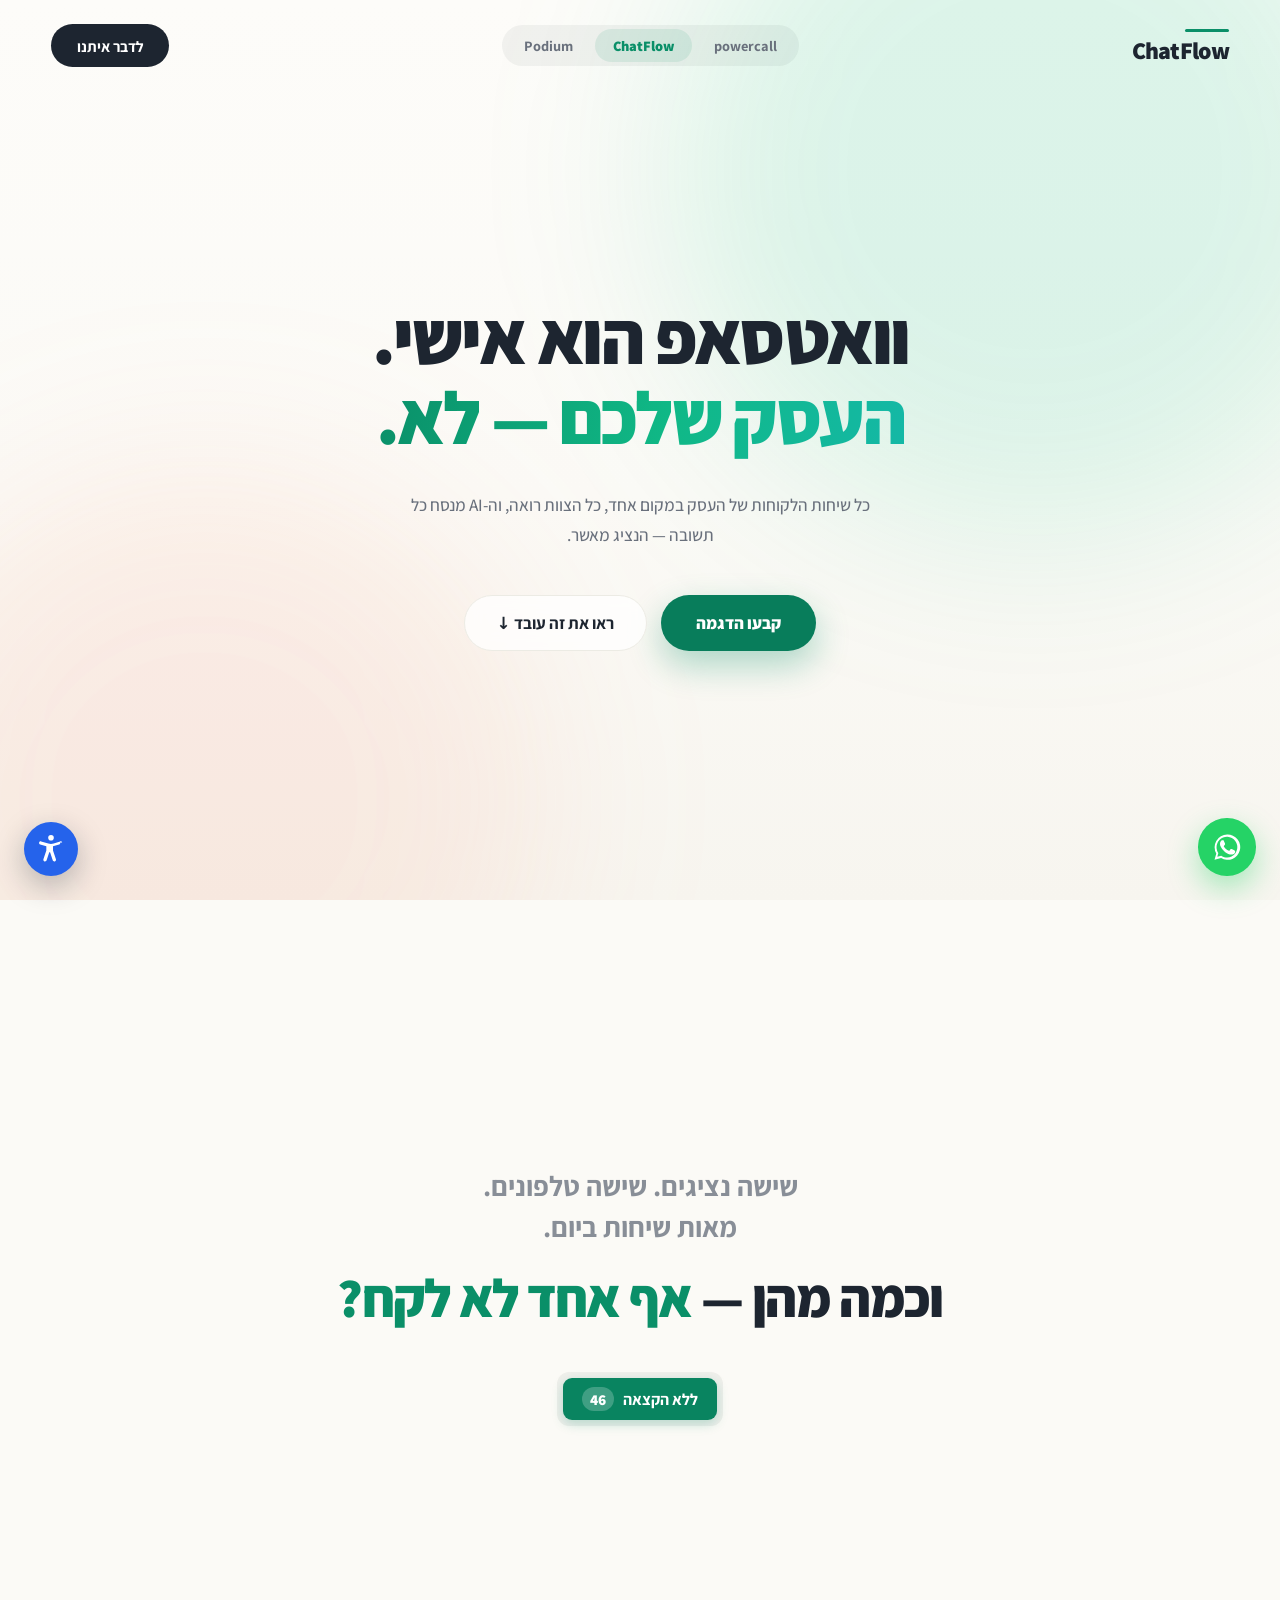
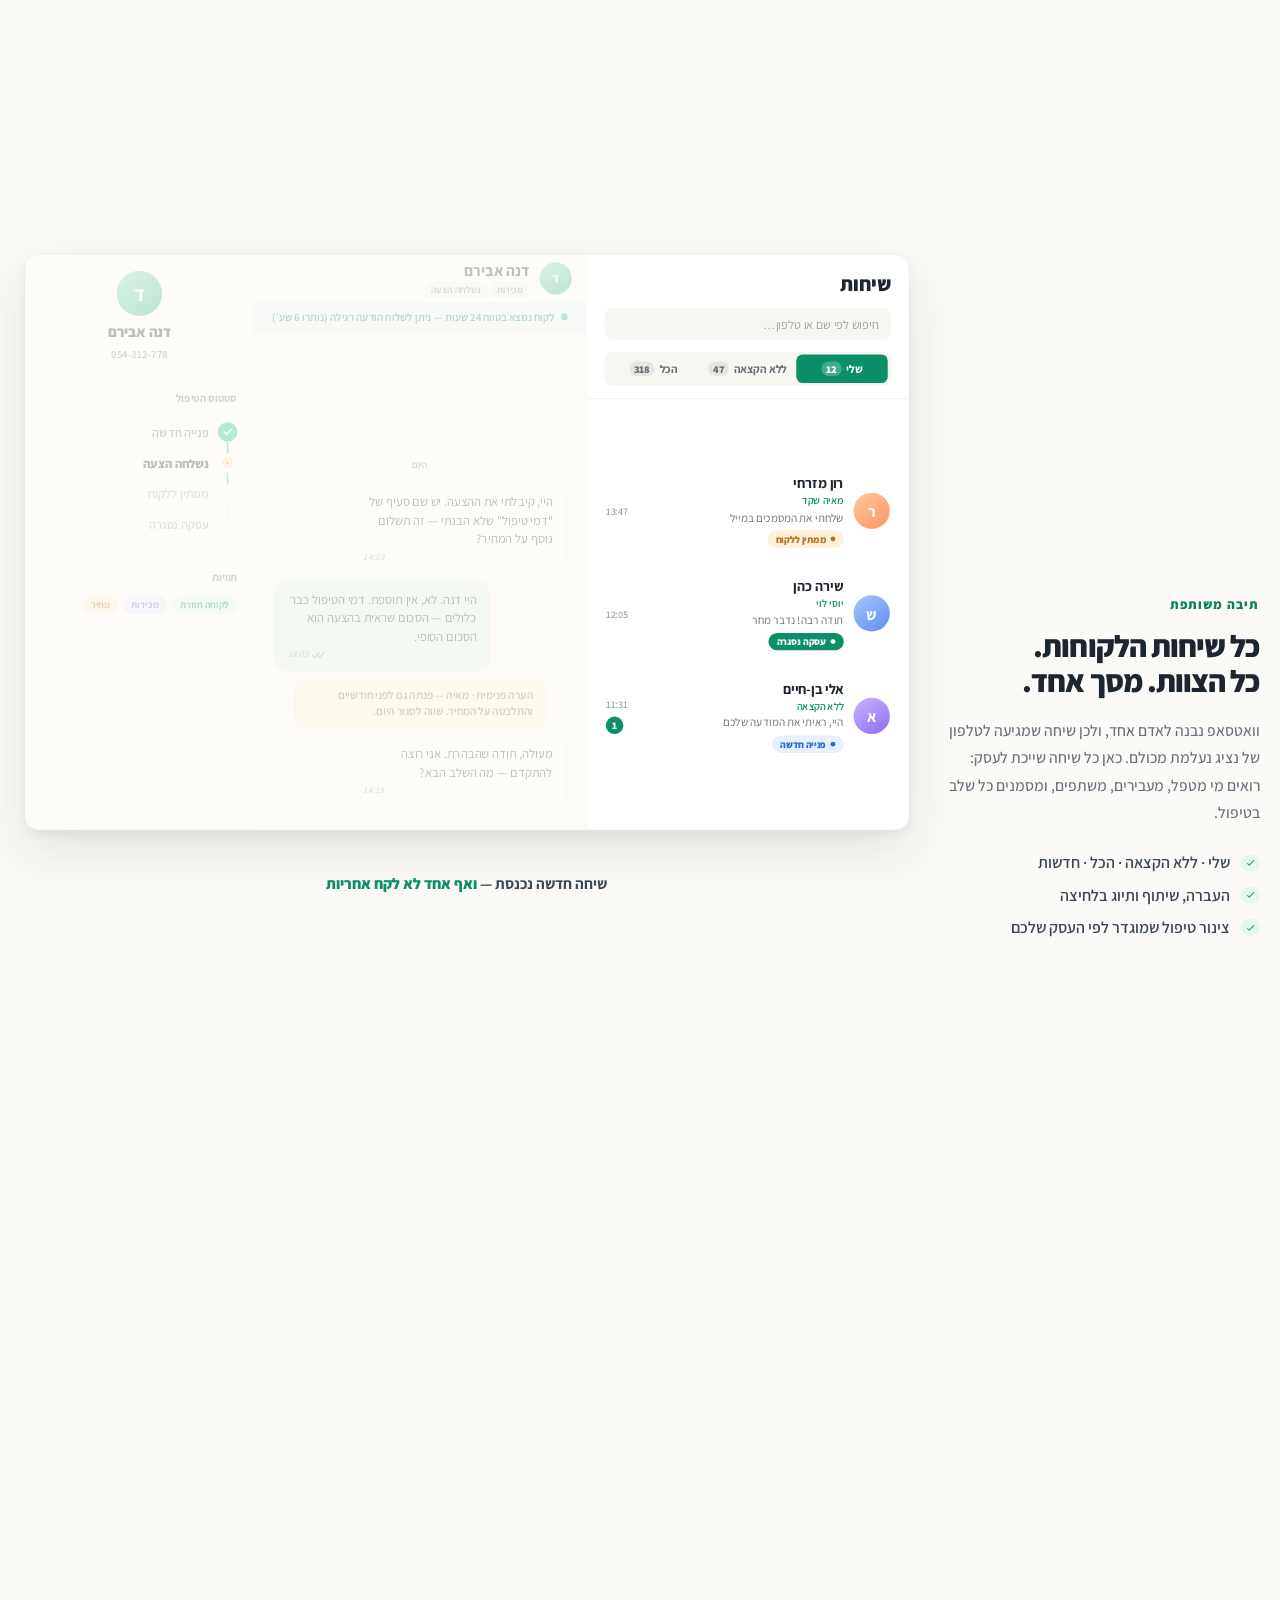
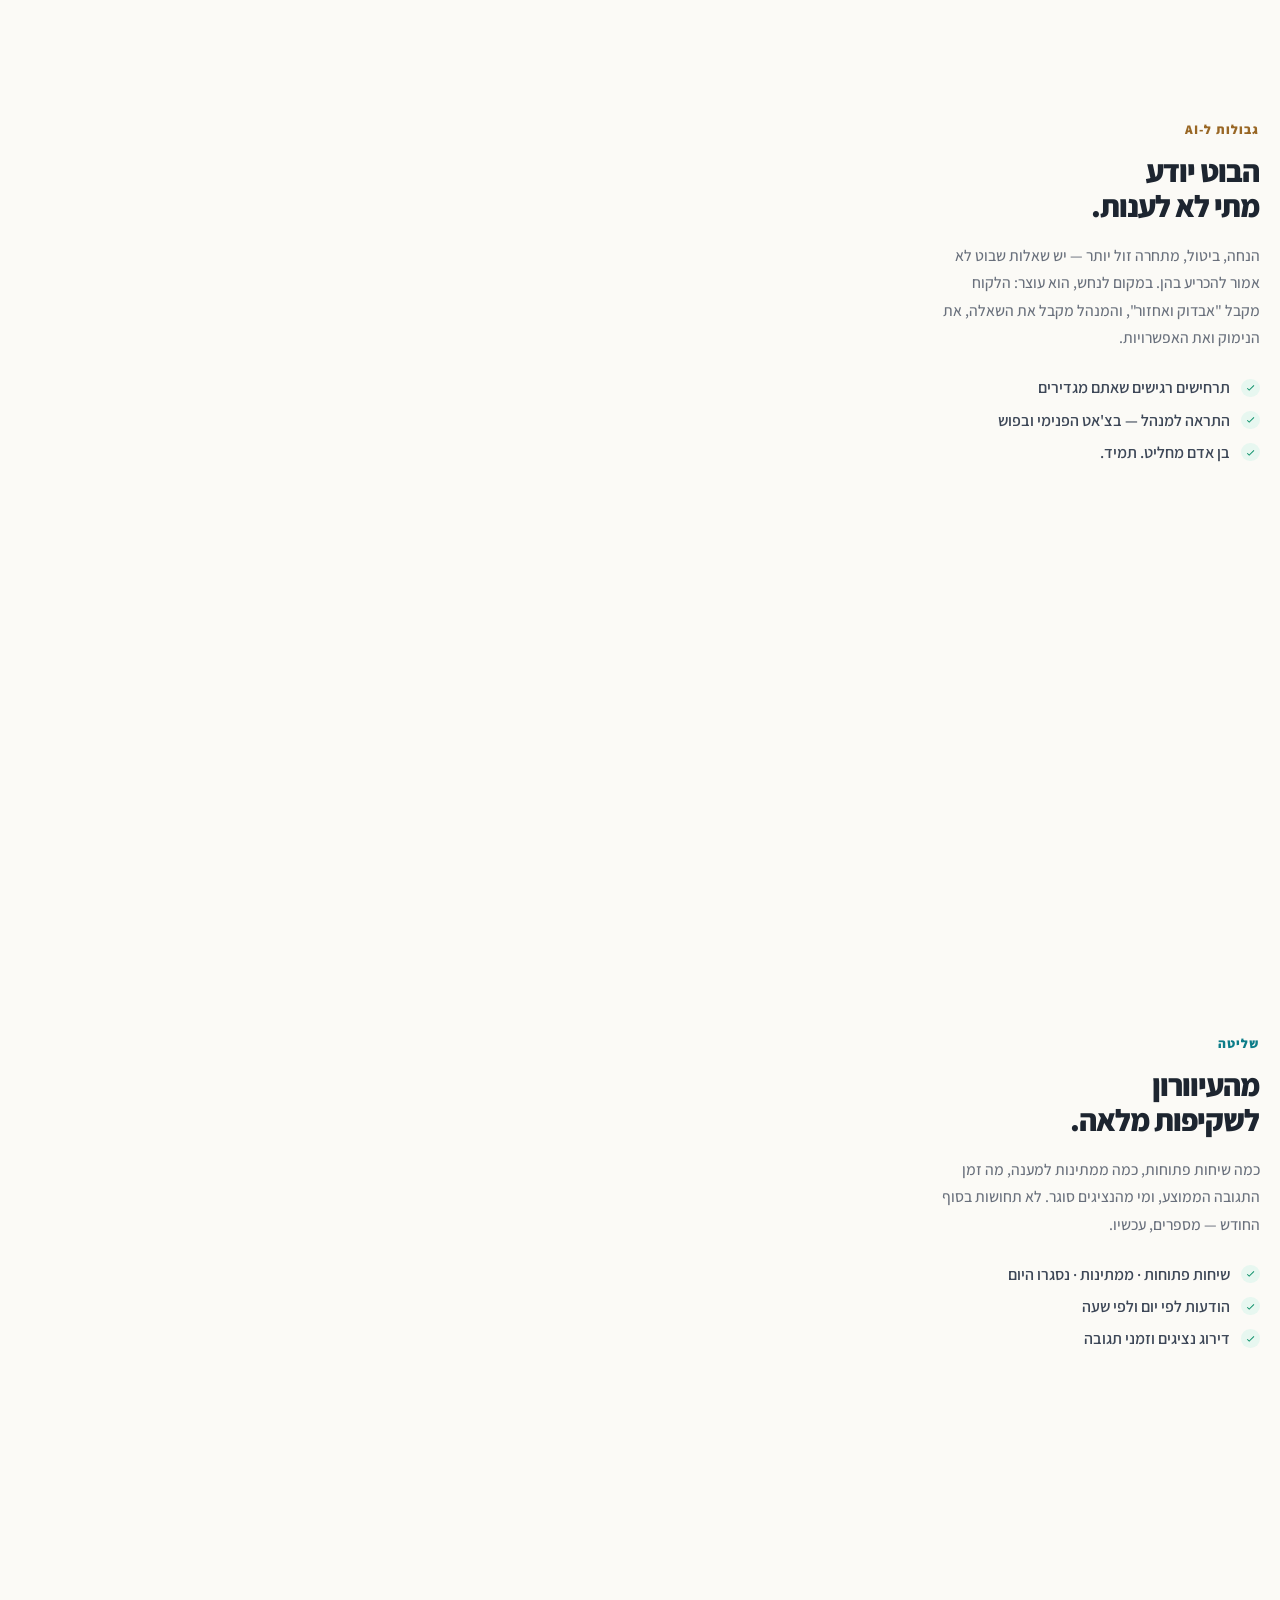
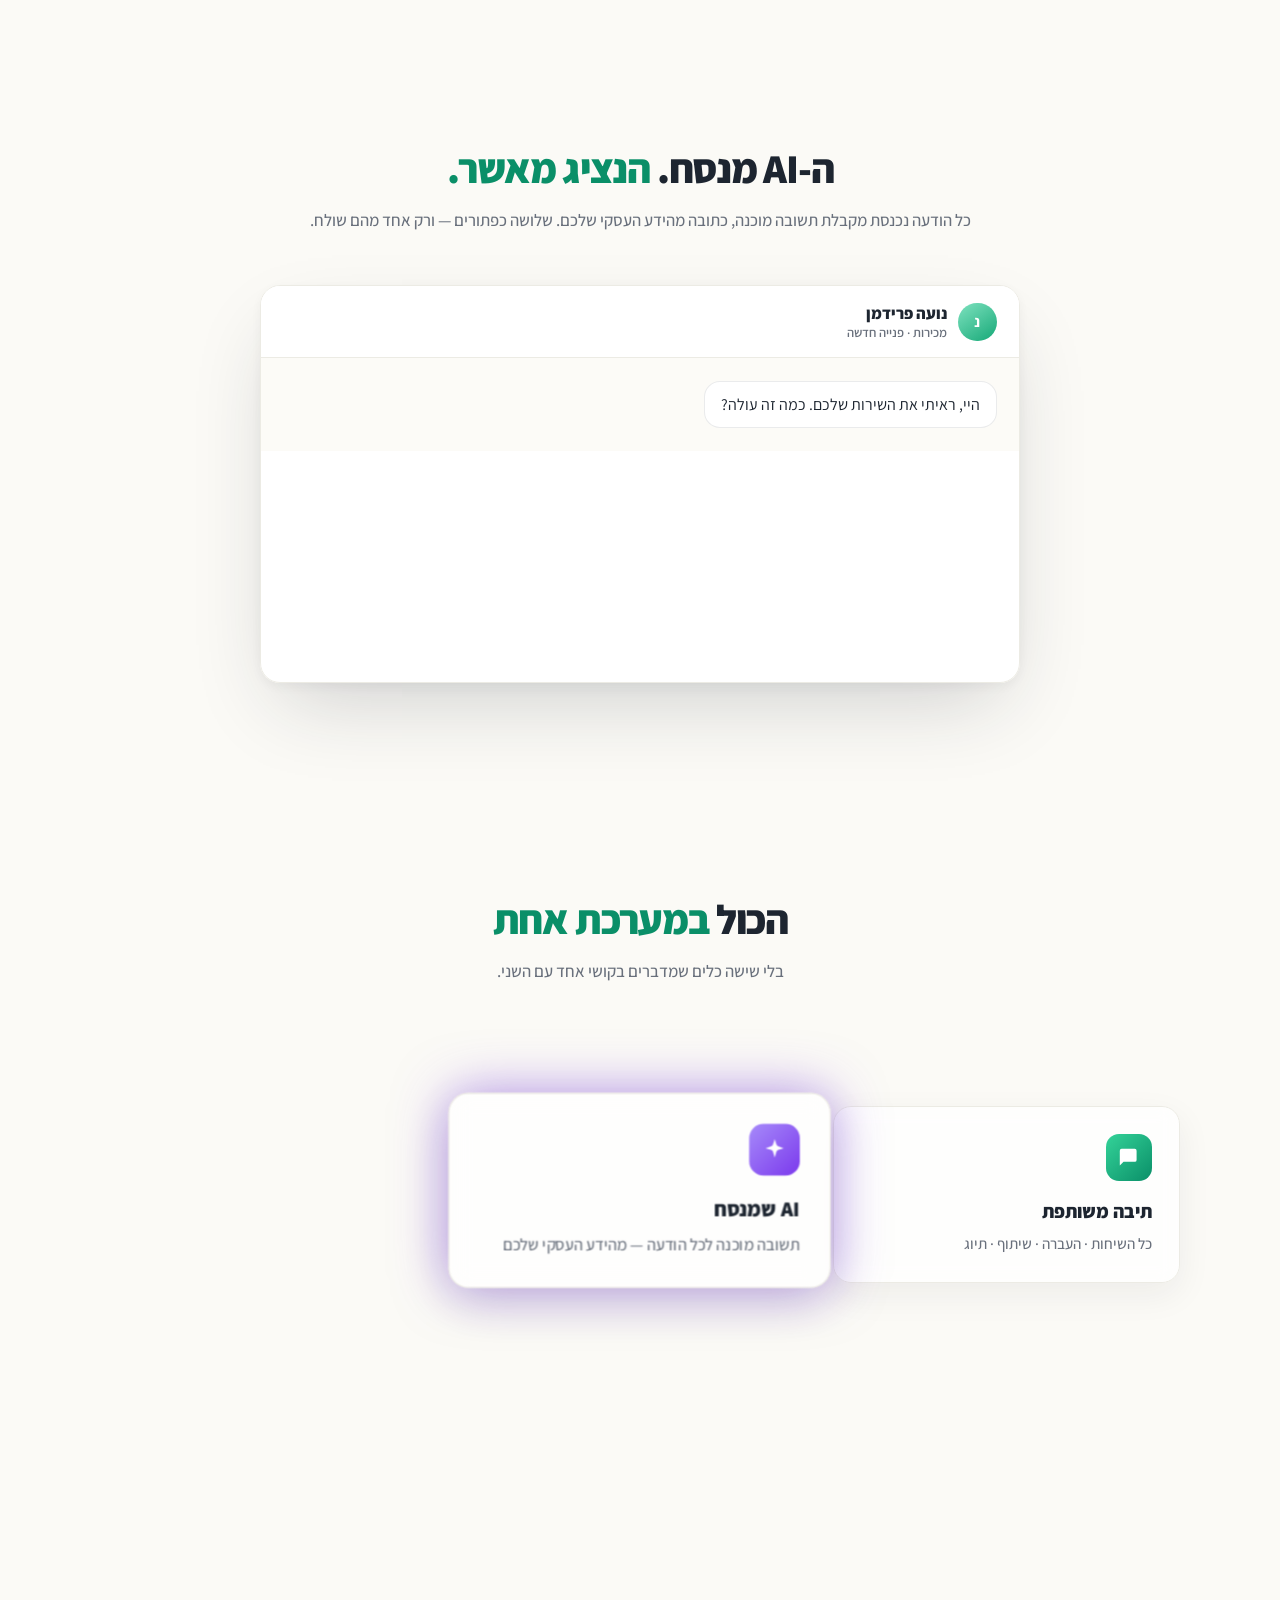
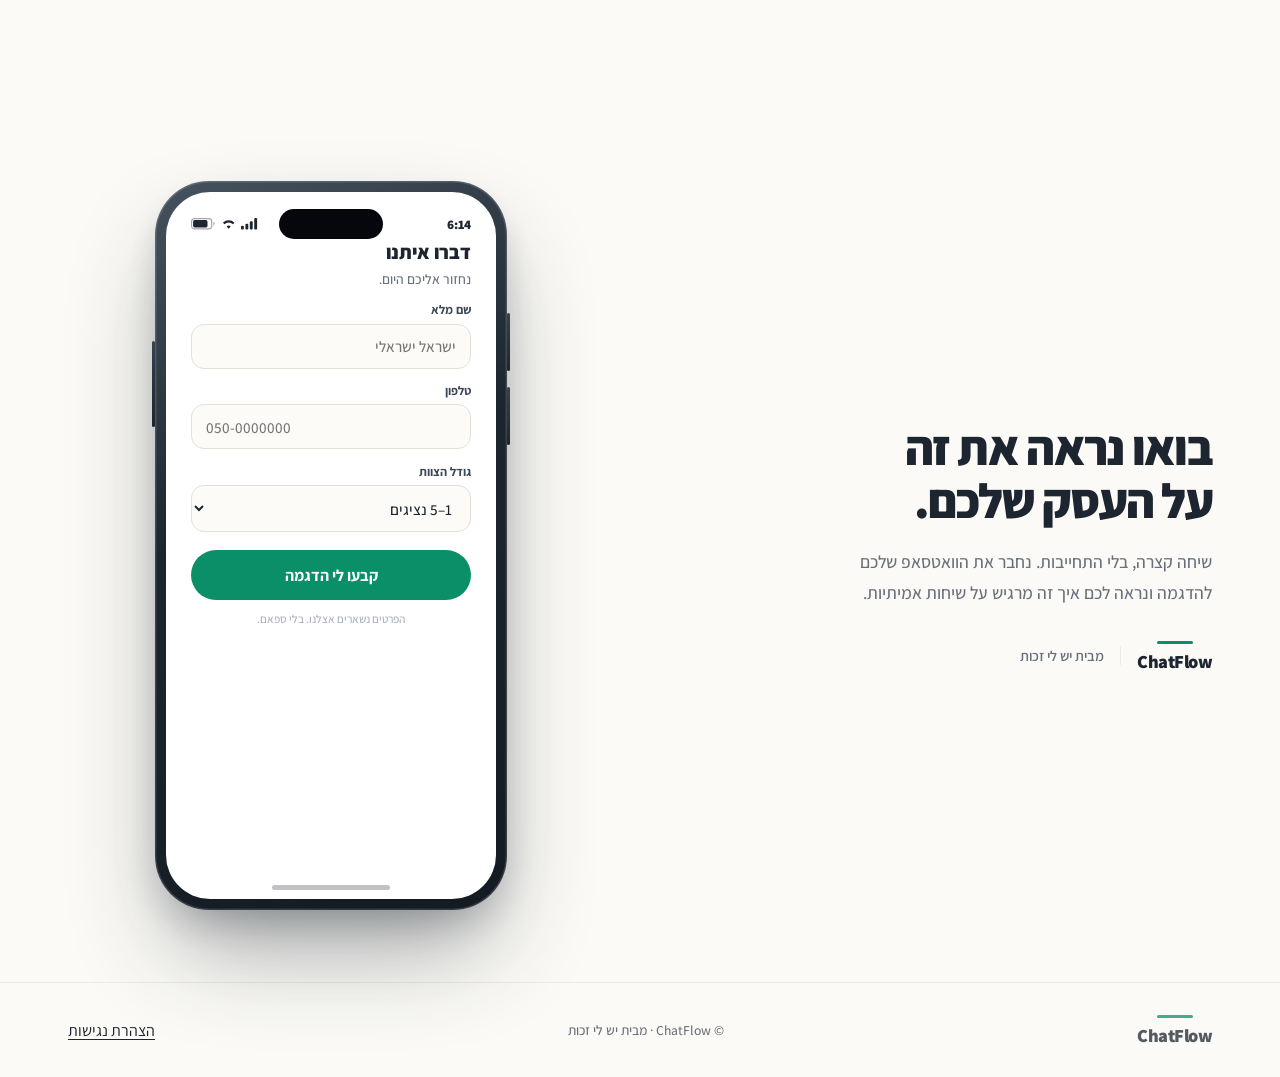
==== commit 04e0c158: "Keep the accessibility widget blue on every page It was taking each product's accent — emerald on Ch" ====
--- a/chatflow.html
+++ b/chatflow.html
@@ -33,7 +33,7 @@
 
   * { margin: 0; padding: 0; box-sizing: border-box; }
   :root {
-    --a11y-accent: #087d5b;   /* the accessibility widget takes the page accent */
+    --a11y-accent: #2563eb;   /* the accessibility widget stays powercall-blue on EVERY page — a11y furniture the visitor learns to recognise, not per-product branding */
     --ink:     #1D2530;
     --ink-2:   #3d4757;
     --muted:   #69707C;  /* was #7B8492 = 3.62:1 on the cream ground, under the 4.5:1 body-text minimum (WCAG 1.4.3); this is 4.78 */
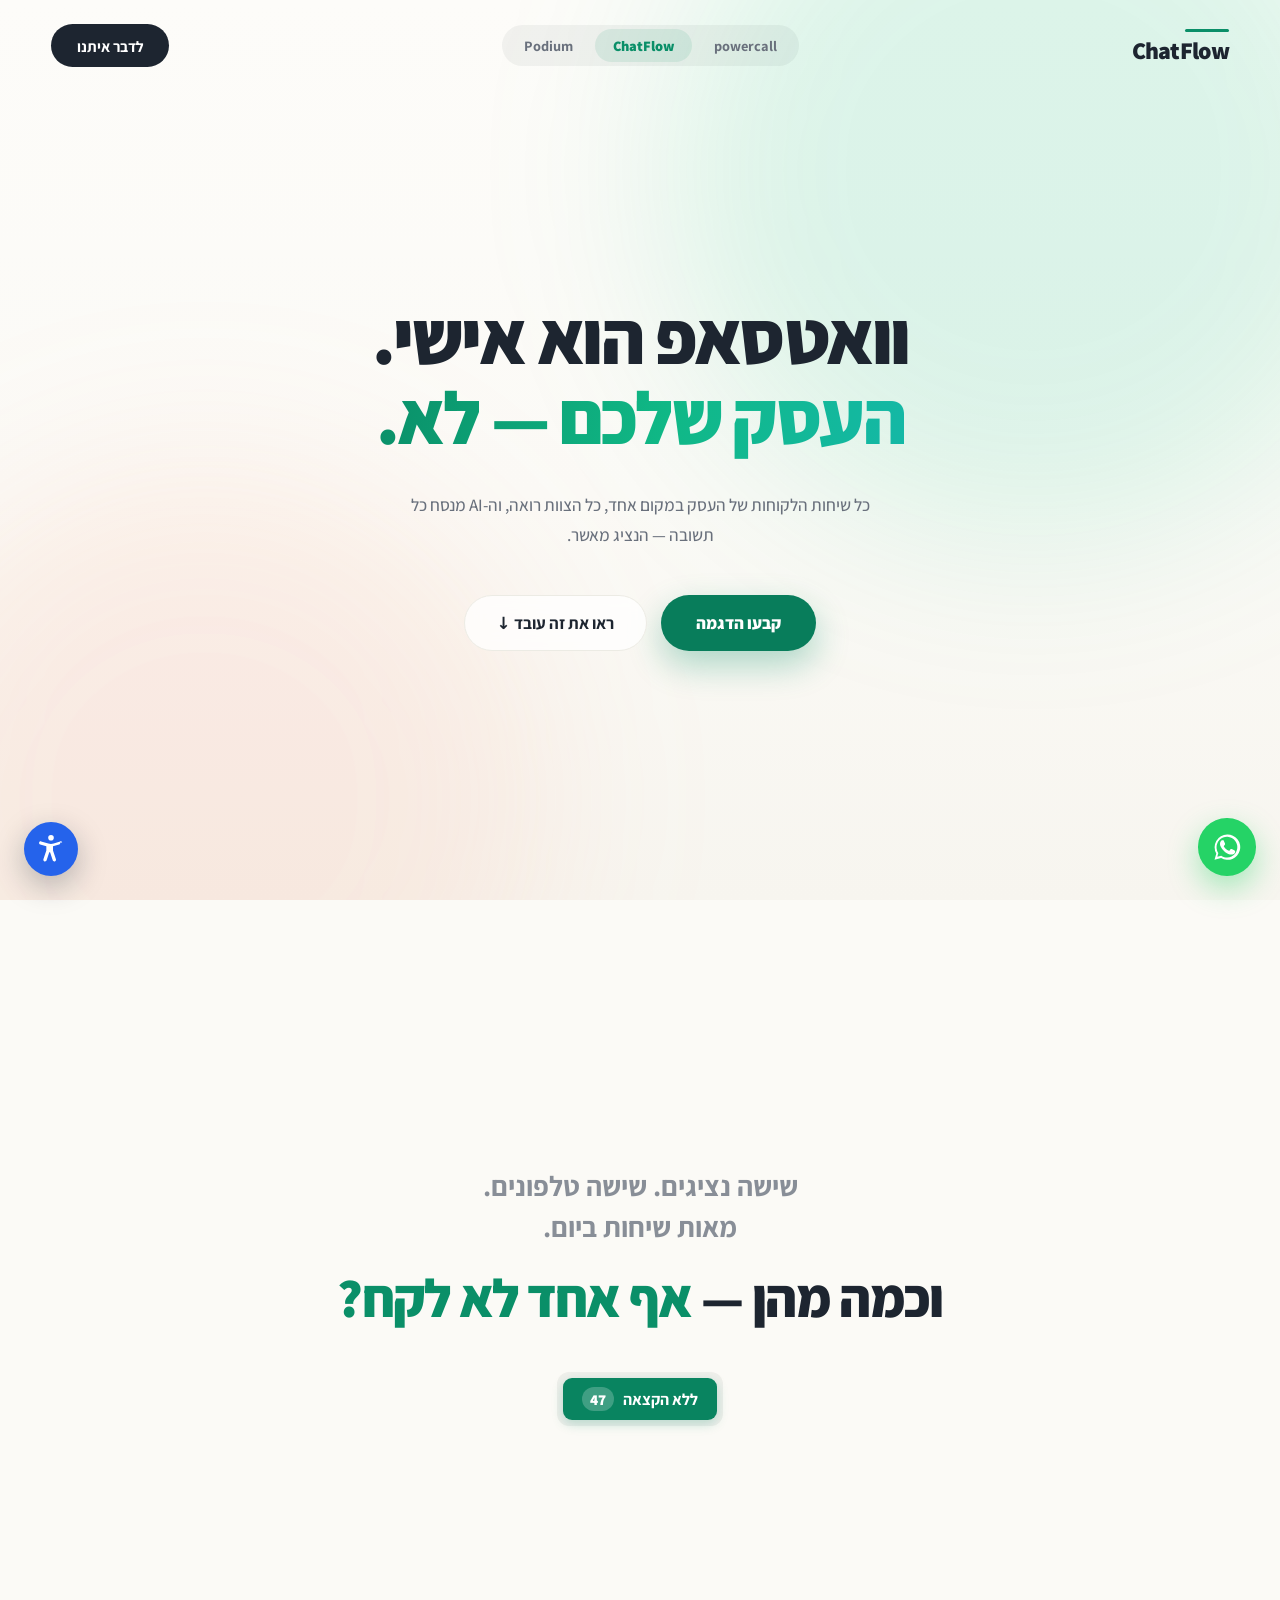
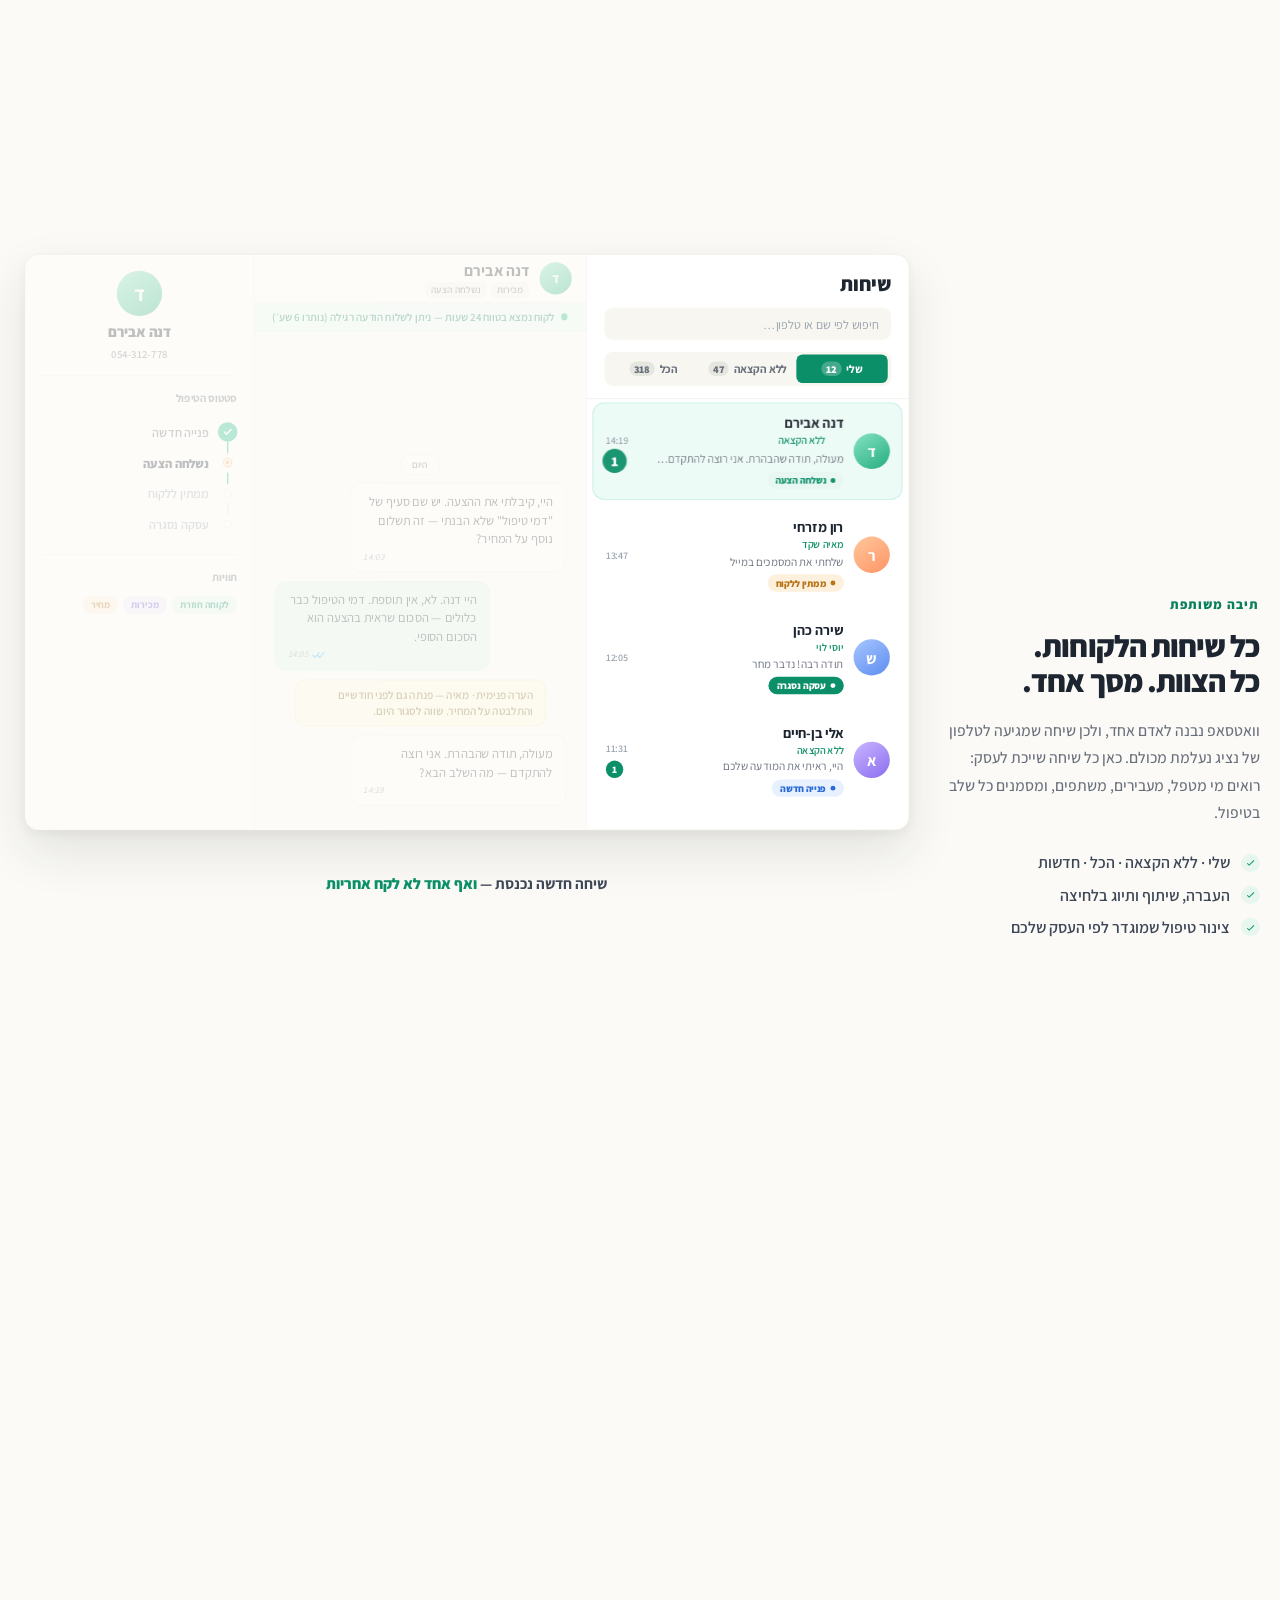
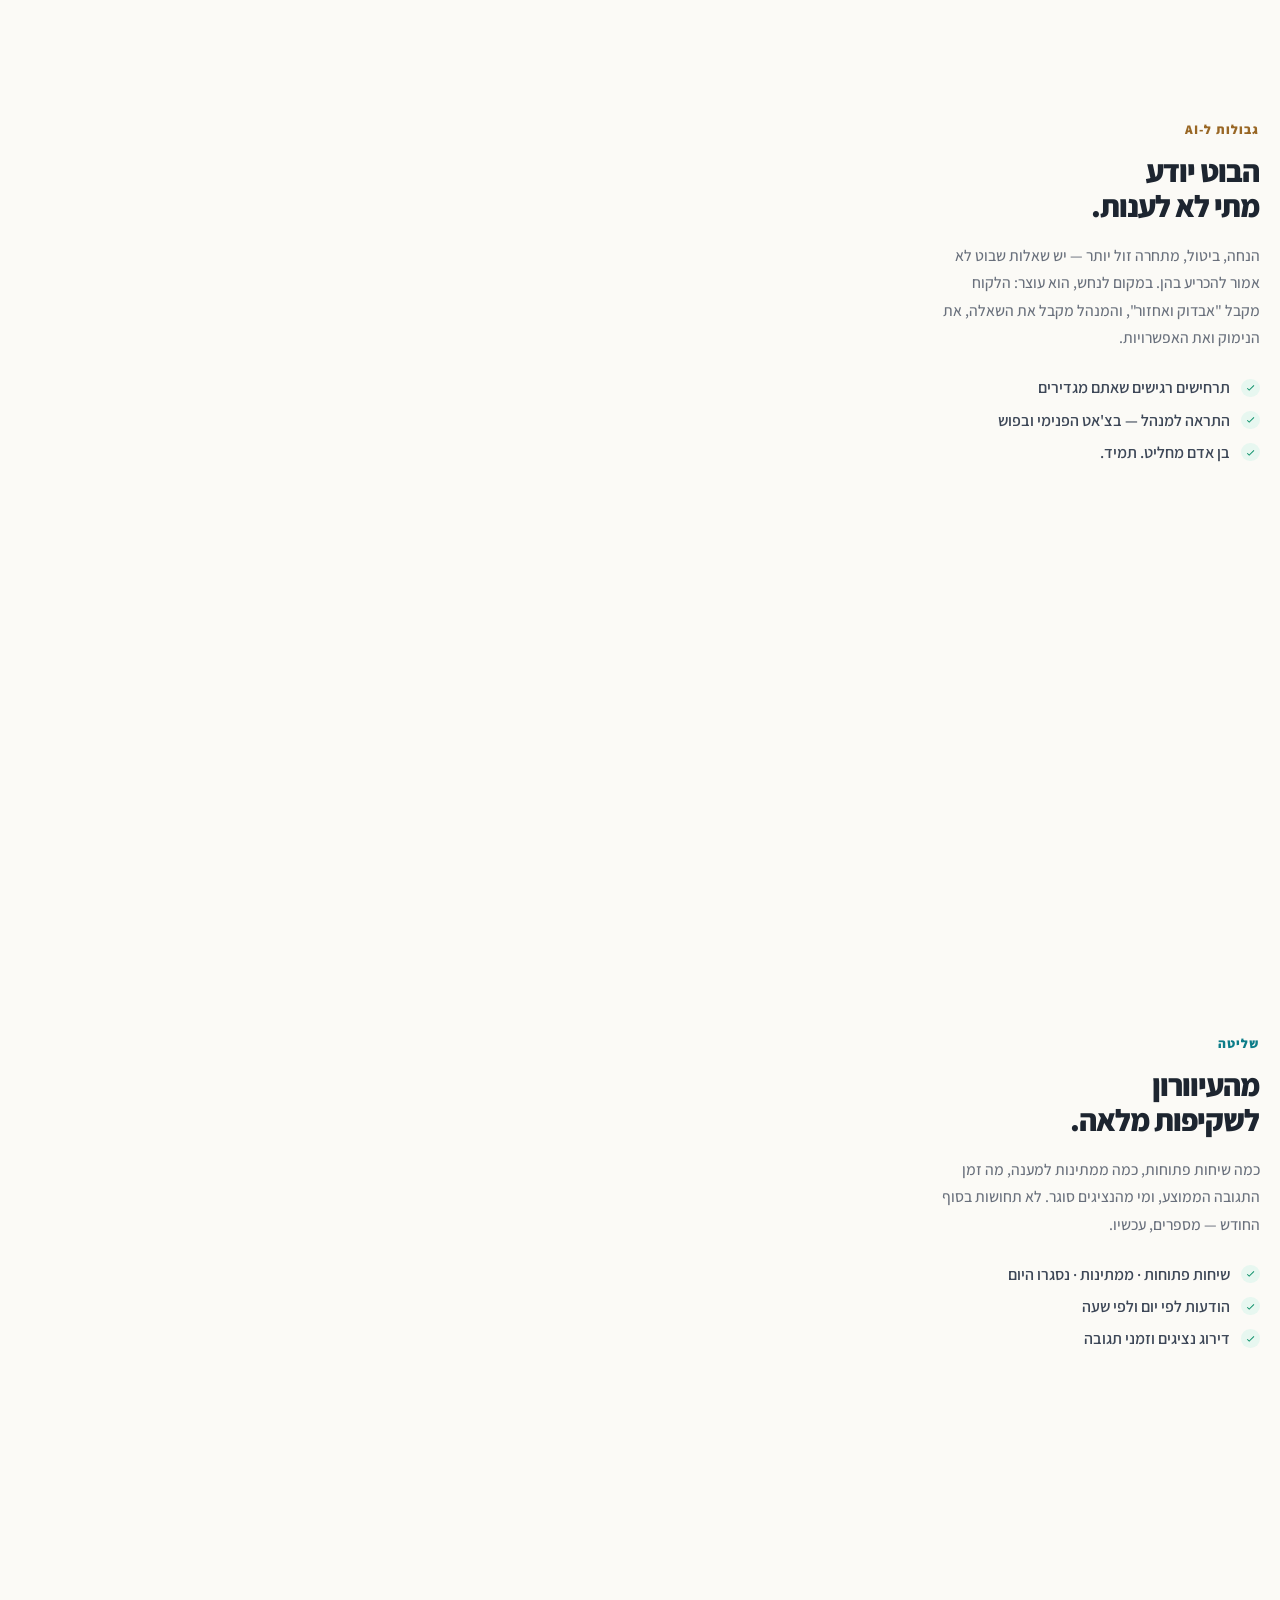
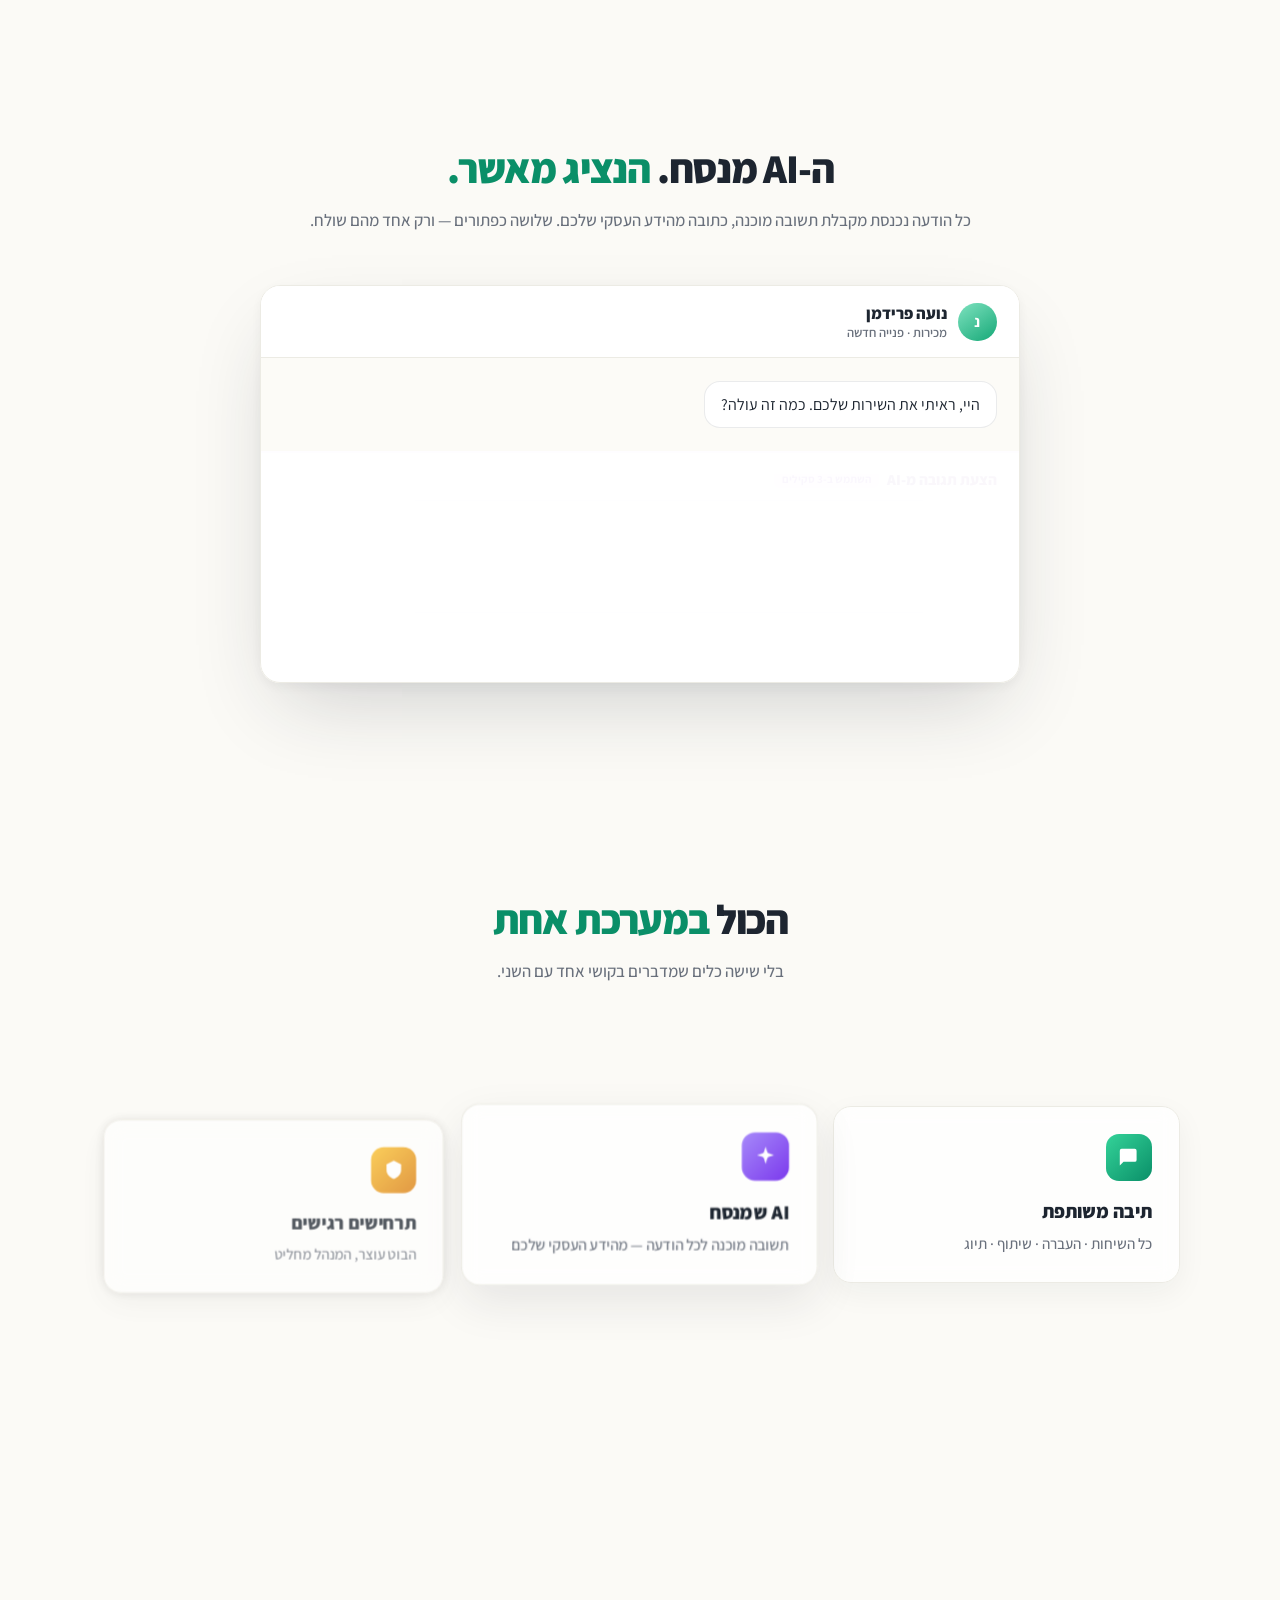
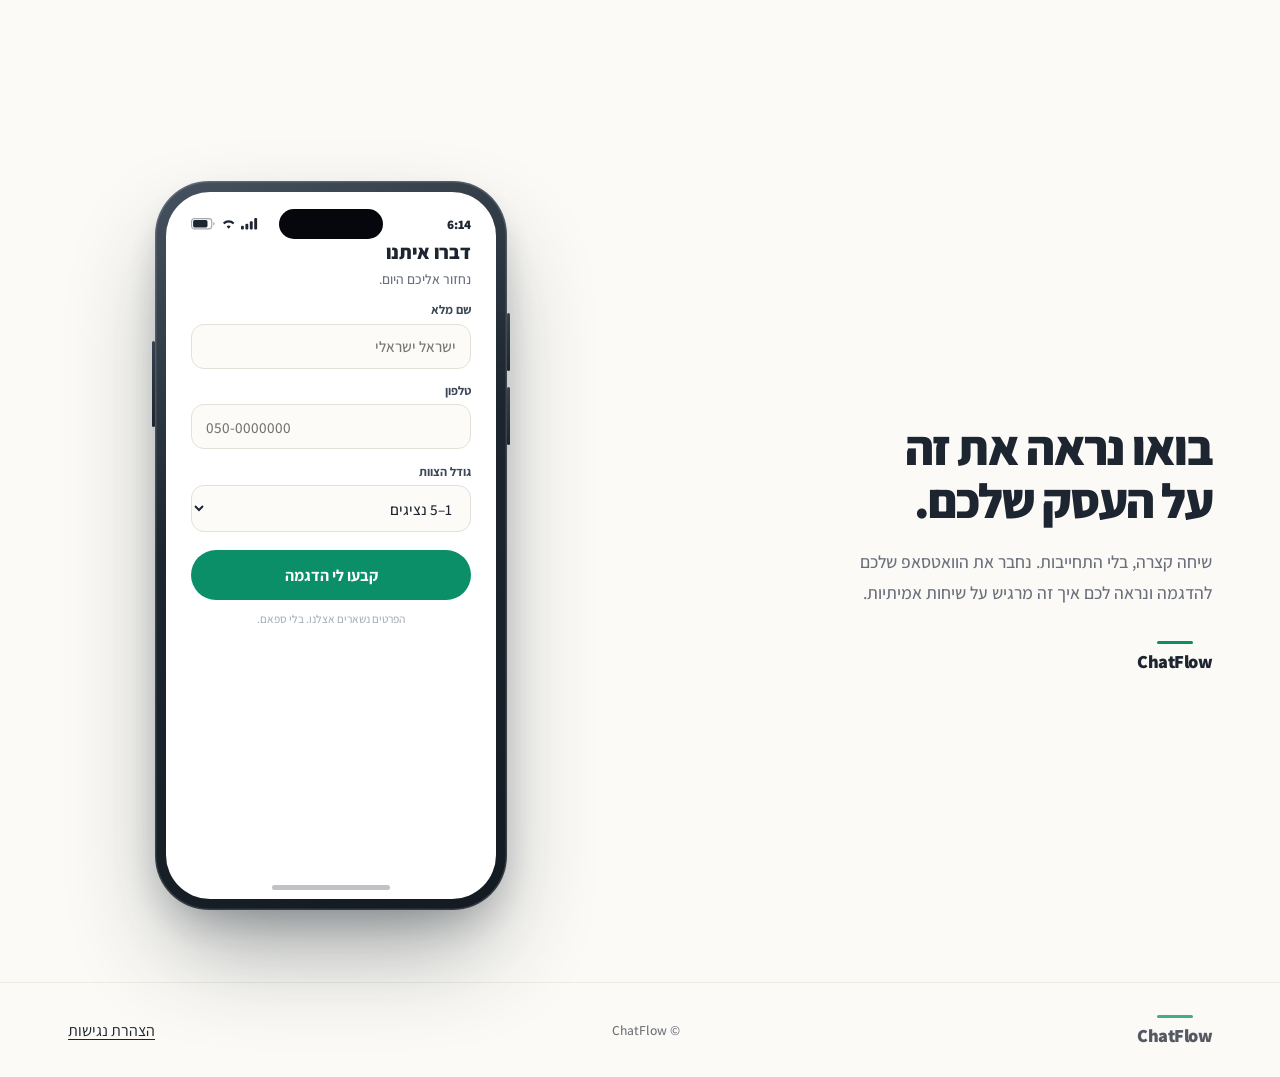
==== commit d12ac50e: "Tighten the phone rhythm; drop the per-agent pricing claim and the parent-brand credit Owner sent th" ====
--- a/chatflow.html
+++ b/chatflow.html
@@ -792,7 +792,7 @@
        stage column is left empty and hidden. */
     .seqGrid { grid-template-columns: 1fr; }
     .stageCol { display: none; }
-    .step { min-height: auto; padding-block: 2.5rem; }
+    .step { min-height: auto; padding-block: 1.25rem; }
     .seqPanel { position: relative; inset: auto; opacity: 1; margin-top: 1.7rem;
                  will-change: auto; }   /* static down here — drop the standing layer */
     /* No sticky column to reserve room down here — fitScalers skips its height
@@ -918,8 +918,25 @@
        (empty hero bottom + section padding), which reads as a broken blank,
        not as air. Hug the content instead; the question peeking in at the
        bottom of the first screen is an invitation to scroll. */
-    .hero { min-height: auto; padding: 8.5rem 1.5rem 3.5rem; }
-    .question { min-height: auto; padding: 5.5rem 1.5rem; }
+    /* ---- vertical rhythm on a phone ----
+       The desktop scale assumes a tall viewport where generous air reads as
+       confidence. On a 400px-wide screen the same values read as "the page is
+       broken": measured 144px of pure nothing between the hero CTAs and the
+       first line of the next section (56 from the hero's own bottom + 88 from
+       the section's top). Every value below is the desktop one roughly halved,
+       which is still real breathing room but keeps the next line in view. */
+    .hero { min-height: auto; padding: 8.5rem 1.5rem 1.5rem; }
+    .question { min-height: auto; padding: 2.75rem 1.5rem; }
+    /* the section rhythm itself — clamp()'s vh term keeps these tall on a
+       phone, which is exactly backwards, so they get flat values here */
+    /* !important because the testimonials/articles/FAQ rules were appended to
+       the stylesheet AFTER this query, so plain overrides lose the cascade */
+    .seq, .agent, .ai, .tst, .faq { padding: 3.25rem 0 !important; }
+    .arts { padding: 2.75rem 0 !important; }
+    .cta { padding: 3.25rem 0 2.5rem !important; }
+    .one { padding: 2.75rem clamp(1.25rem, 4vw, 3rem) 3rem !important; }
+    /* the gap under every section heading, same logic */
+    .secHead { margin-bottom: 1.9rem !important; }
     .one .secHead h2 { font-size: 1.75rem; }
     .one .secHead p { font-size: 0.95rem; }
     .modD { font-size: 0.75rem; }
@@ -1328,7 +1345,7 @@
       <div>
         <h2 class="ctaTitle rv">בואו נראה את זה<br>על העסק שלכם.</h2>
         <p class="ctaBody rv">שיחה קצרה, בלי התחייבות. נחבר את הוואטסאפ שלכם להדגמה ונראה לכם איך זה מרגיש על שיחות אמיתיות.</p>
-        <div class="ctaMeta rv"><span class="coreMark"><i></i><span>ChatFlow</span></span><span class="note">מבית יש לי זכות</span></div>
+        <div class="ctaMeta rv"><span class="coreMark"><i></i><span>ChatFlow</span></span></div>
       </div>
       <div class="phoneWrap rv">
         <div class="phone">
@@ -1392,7 +1409,7 @@
 <footer class="foot">
   <div class="wrap">
     <span class="coreMark"><i></i><span>ChatFlow</span></span>
-    <span class="note">© ChatFlow · מבית יש לי זכות</span>
+    <span class="note">© ChatFlow</span>
   </div>
 </footer>
 
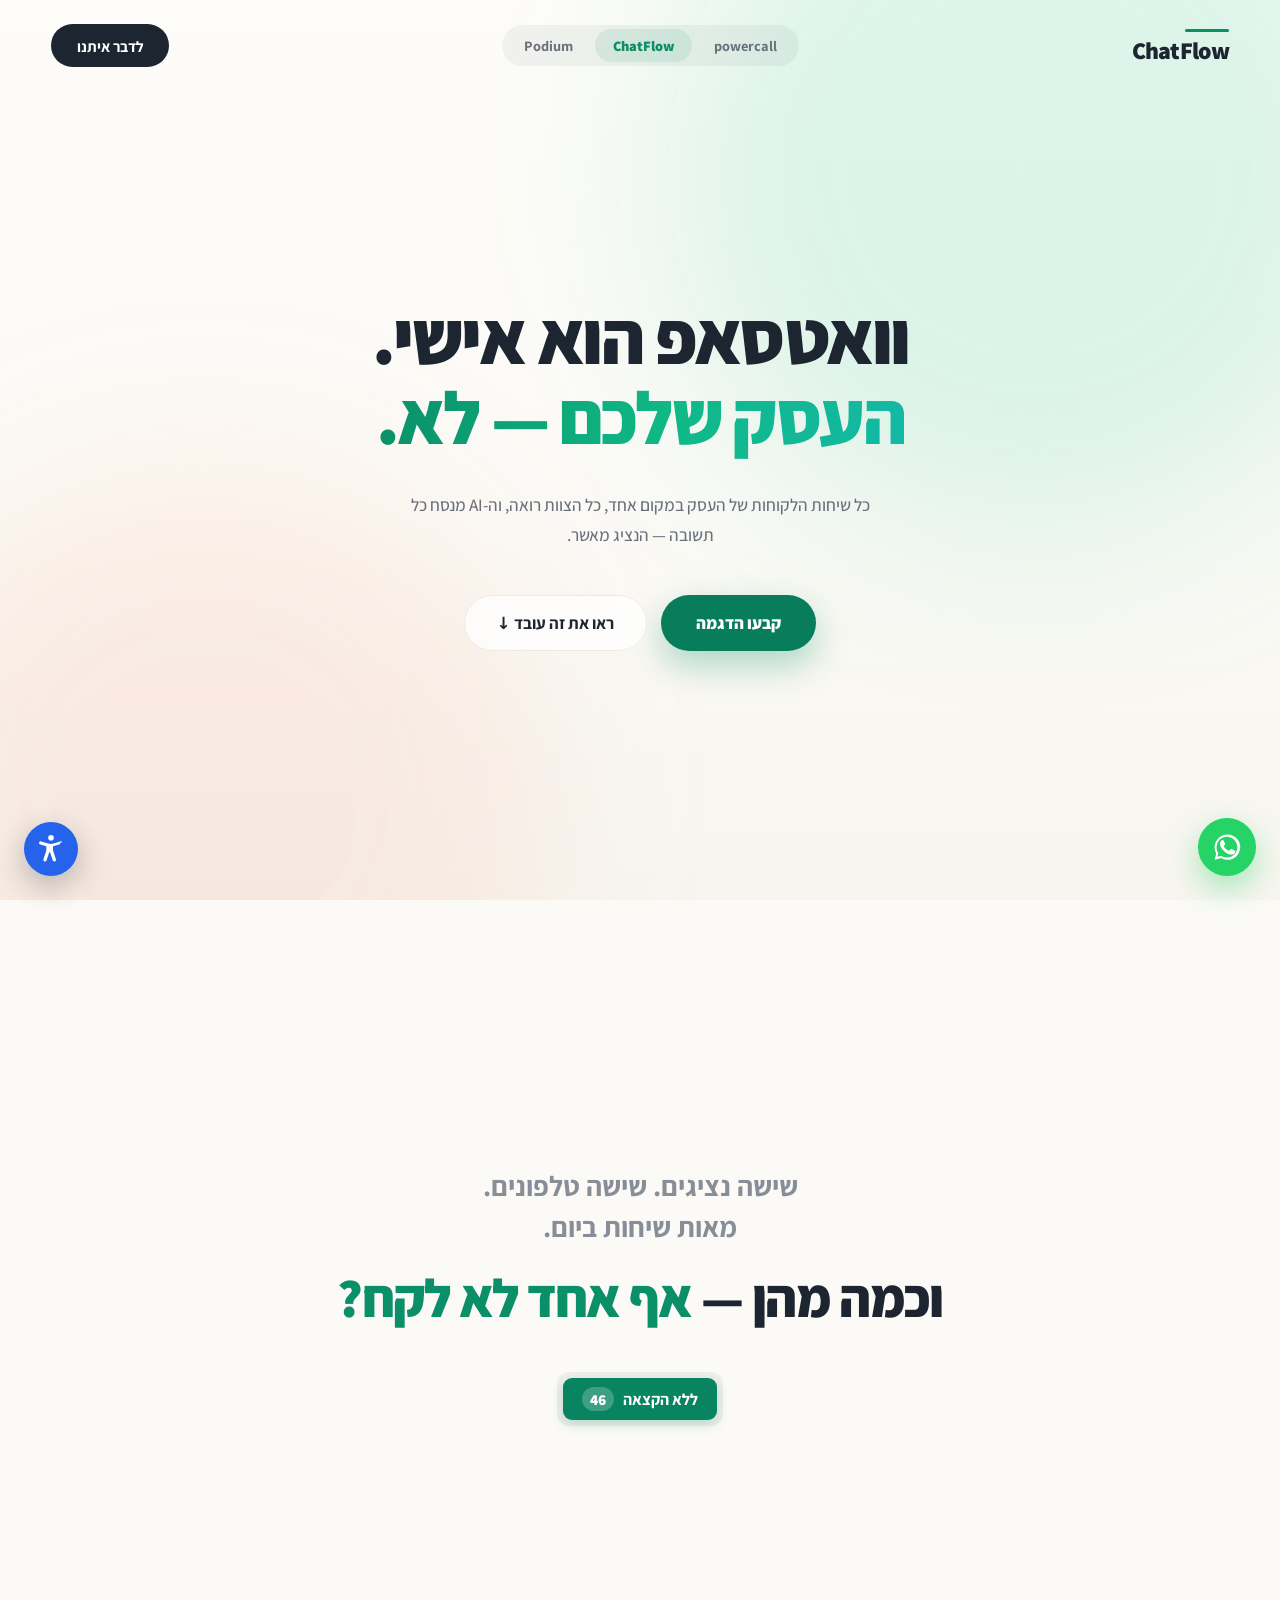
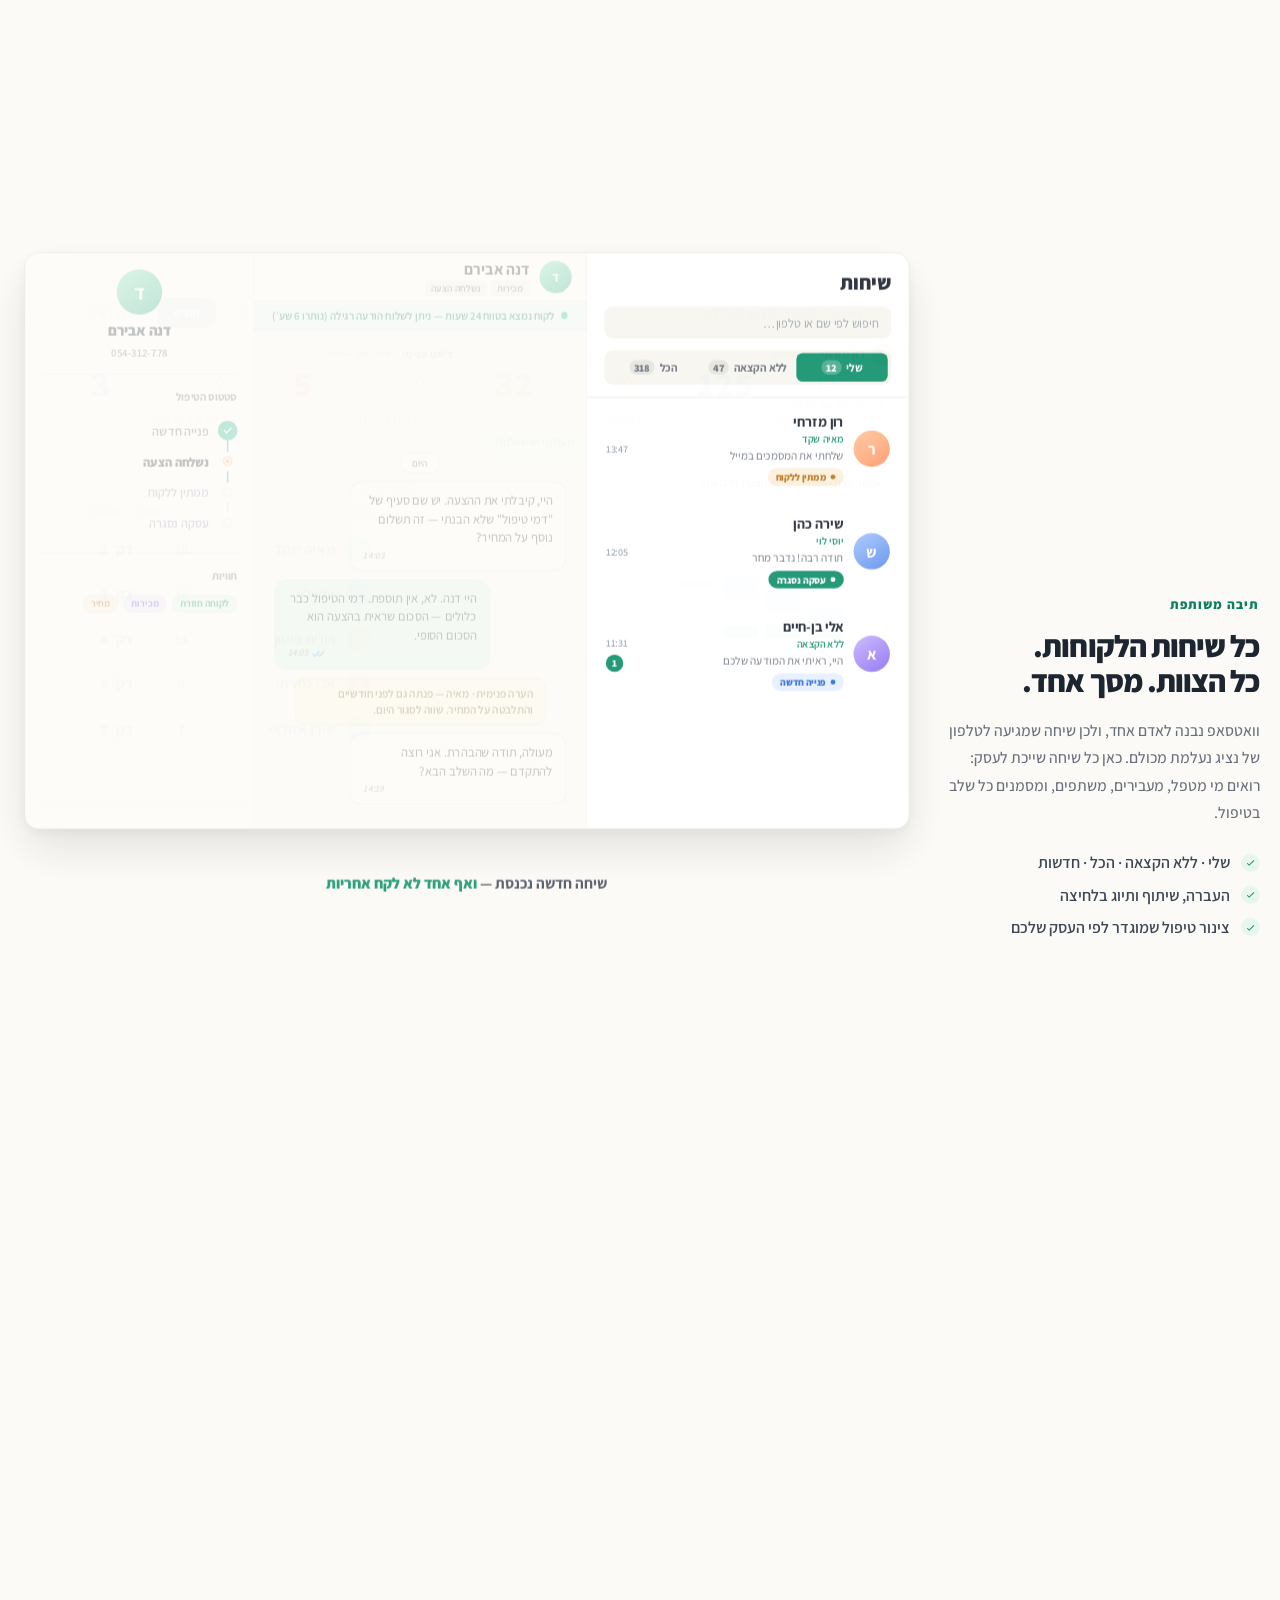
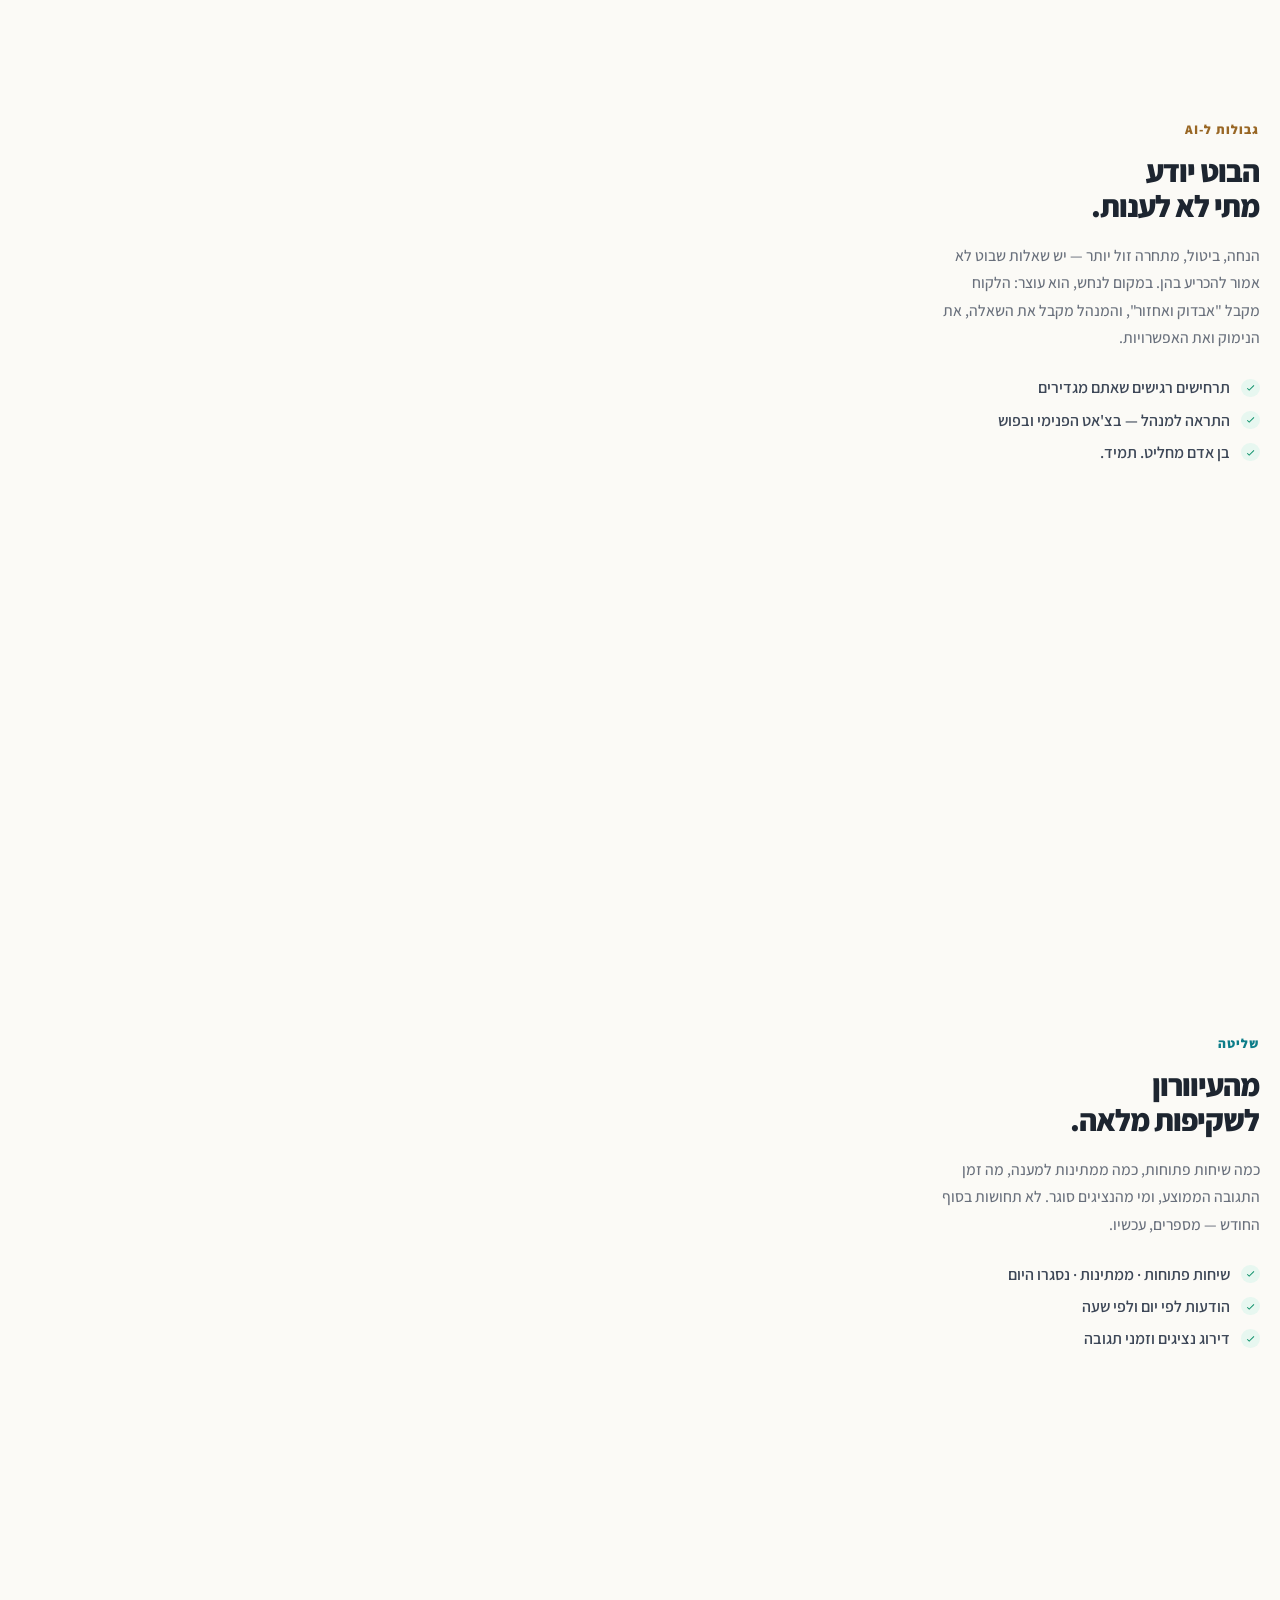
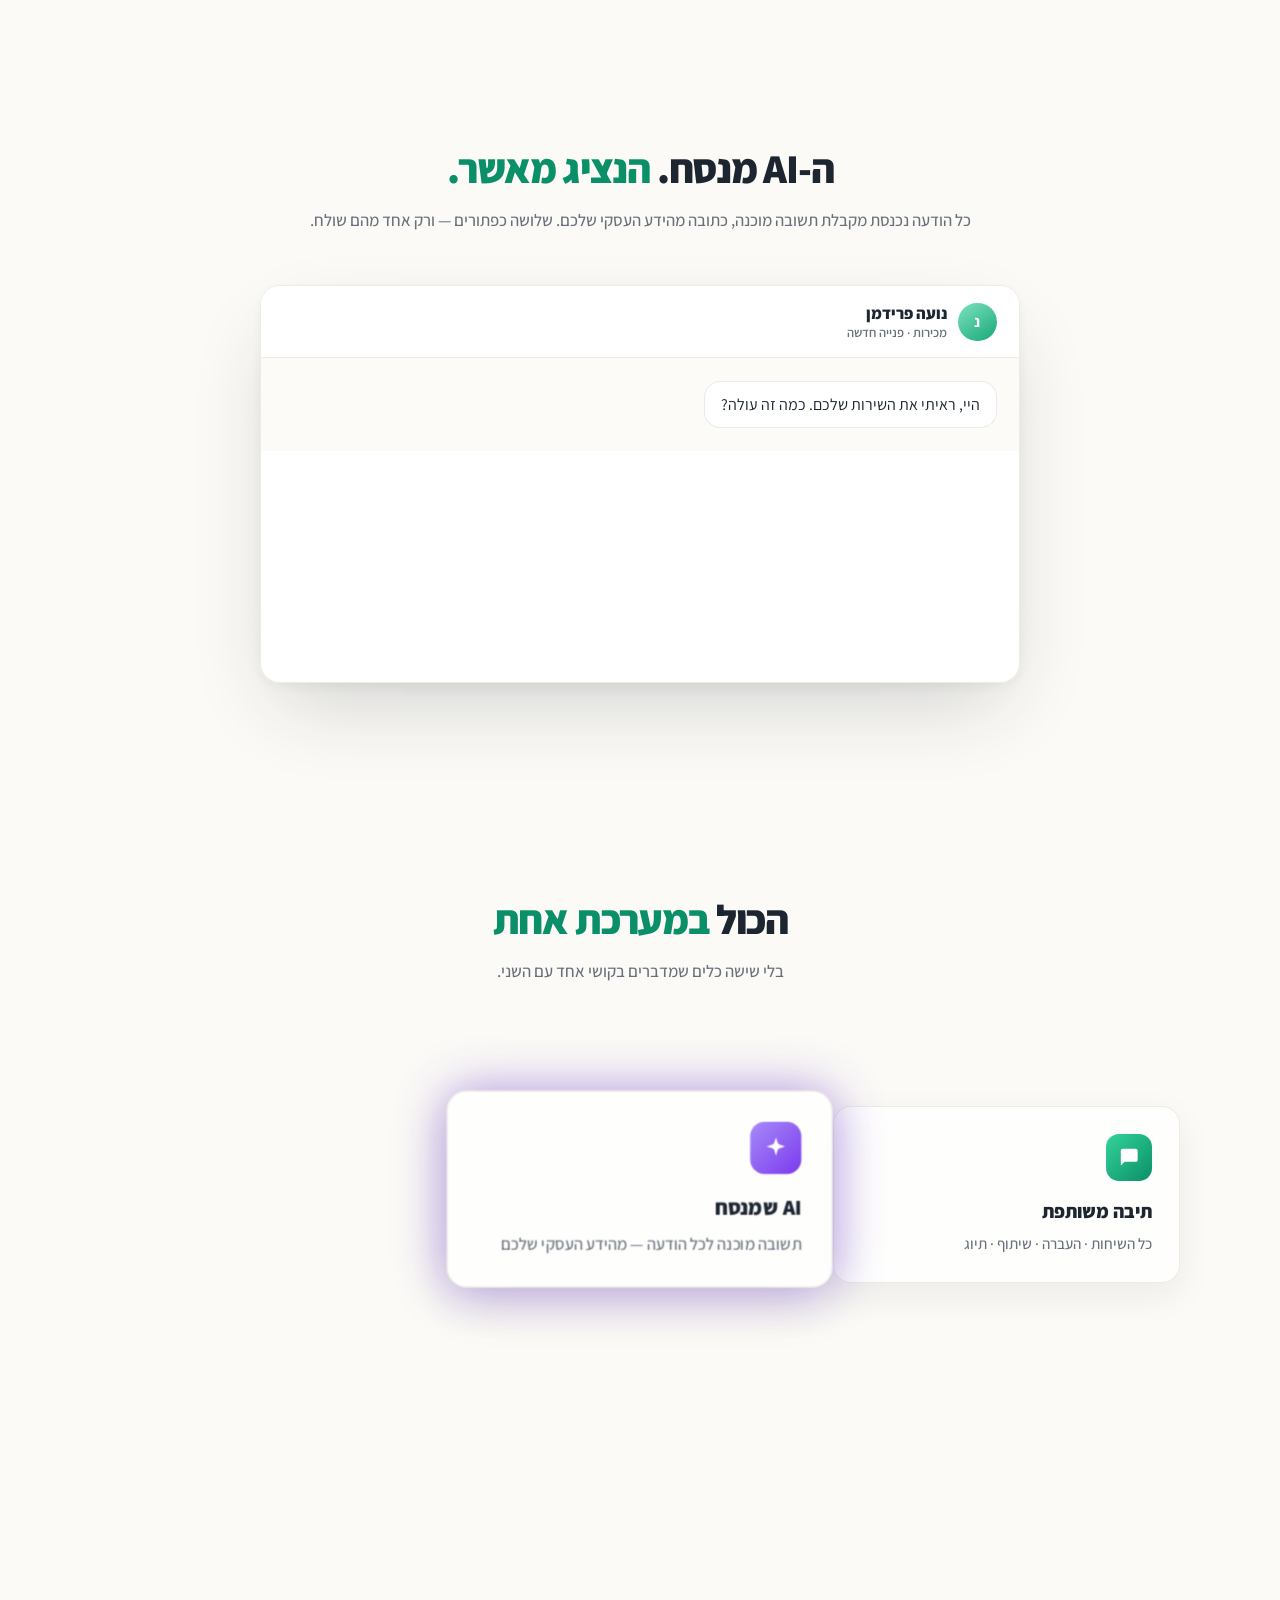
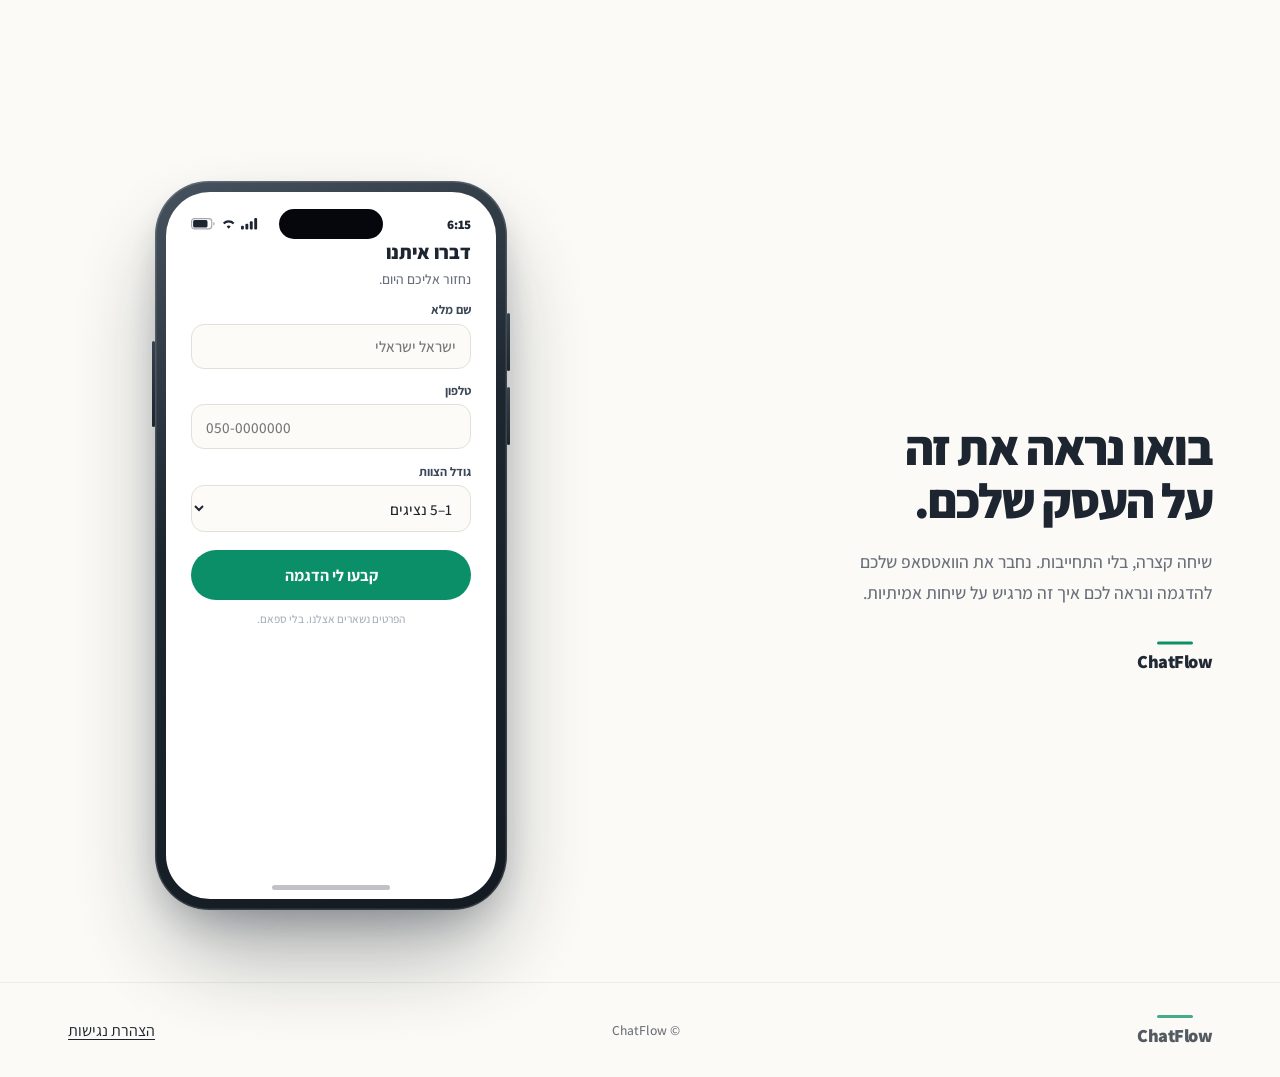
==== commit 288ca1ac: "Make the lead form actually send — it has been discarding every lead Found while researching the pri" ====
--- a/chatflow.html
+++ b/chatflow.html
@@ -1379,7 +1379,8 @@
                   <select id="f-size" name="size"><option>1–5 נציגים</option><option>6–15 נציגים</option><option>16–30 נציגים</option><option>30+ נציגים</option></select>
                 </div>
                 <button class="btn" type="submit">קבעו לי הדגמה</button>
-                <p class="formNote">הפרטים נשארים אצלנו. בלי ספאם.</p>
+                <p id="leadErr" role="alert" style="display:none;margin:0.9rem 0 0;padding:0.75rem 0.9rem;border-radius:10px;background:#fdecec;border:1px solid #f2b8b8;color:#8a1c1c;font-size:0.9rem;line-height:1.5;font-weight:600"></p>
+              <p class="formNote">הפרטים נשארים אצלנו. בלי ספאם.</p>
               </form>
               <div class="thanks" id="thanks">
                 <div class="thanksIc">
@@ -2201,19 +2202,98 @@
 
   var spinTween = gsap.to(spin, { rotation: 360, duration: 0.7, ease: "none", repeat: -1, paused: true });
 
+  /* ---------------- actually send the lead ----------------
+     This form used to be pure theatre: preventDefault, play the animation, say
+     "הפרטים נשלחו", and drop the data on the floor. Every lead submitted
+     between the design going live and this fix was lost, and the visitor was
+     told it had been sent. The send now happens FIRST and the success screen
+     is only reached if it succeeded — a thank-you that can lie is worse than
+     no form at all. */
+  var EMAILJS = {
+    url: "https://api.emailjs.com/api/v1.0/email/send",
+    service_id: "service_o1p2j15",
+    template_id: "template_8yqqbnf",
+    user_id: "mkswgOxTp_R2yOxO7"
+  };
+
+  function sendLead(vals) {
+    /* The line breaks are built from a char code on purpose: this block is
+       generated, and a literal backslash-n survived one templating pass but
+       not the next, which turned the message string into a real newline and
+       took the whole script down with a SyntaxError. */
+    var NL = String.fromCharCode(10);
+    var stamp = new Date().toLocaleString("he-IL", { timeZone: "Asia/Jerusalem" });
+    var lines = [
+      "ליד חדש מאתר ChatFlow (powercall.co.il)",
+      "",
+      "שם: " + vals.name,
+      "טלפון: " + vals.phone,
+      "גודל המוקד: " + (vals.size || "לא צוין"),
+      "עמוד: " + location.pathname,
+      "מועד: " + stamp
+    ];
+    var body = {
+      service_id: EMAILJS.service_id,
+      template_id: EMAILJS.template_id,
+      user_id: EMAILJS.user_id,
+      template_params: {
+        title: "ליד חדש מאתר ChatFlow",
+        name: vals.name,
+        email: "",
+        time: stamp,
+        message: lines.join(NL)
+      }
+    };
+    return fetch(EMAILJS.url, {
+      method: "POST",
+      headers: { "Content-Type": "application/json" },
+      body: JSON.stringify(body)
+    }).then(function (r) {
+      if (!r.ok) return r.text().then(function (t) { throw new Error(r.status + " " + t.slice(0, 120)); });
+      return true;
+    });
+  }
+
+  function sendFailed(err) {
+    busy = false;
+    spinTween.pause();
+    gsap.set(spin, { display: "none" });
+    text.textContent = "השליחה נכשלה";
+    var box = document.getElementById("leadErr");
+    if (box) {
+      box.textContent = "לא הצלחנו לשלוח את הפרטים. אפשר לנסות שוב, או להתקשר אלינו ישירות: 053-3464288";
+      box.style.display = "block";
+    }
+    gsap.to(island, { width: 104, height: 30, duration: 0.4, ease: "power3.inOut", delay: 1.4 });
+    gsap.to(inner, { opacity: 0, duration: 0.2, delay: 1.2 });
+    if (window.console) console.error("lead send failed:", err);
+  }
+
   form.addEventListener("submit", function (e) {
     e.preventDefault();
     if (busy) return;
     if (!form.checkValidity()) { form.reportValidity(); return; }
     busy = true;
 
+    var errBox = document.getElementById("leadErr");
+    if (errBox) errBox.style.display = "none";
+
+    var vals = {
+      name: (form.querySelector('[name="name"]') || {}).value || "",
+      phone: (form.querySelector('[name="phone"]') || {}).value || "",
+      size: (form.querySelector('[name="size"]') || {}).value || ""
+    };
+
     gsap.set(text, { textContent: "שולח…" });
     gsap.set(spin, { display: "block", opacity: 1, rotation: 0 });
     gsap.set(check, { display: "none" });
     gsap.set(tick, { strokeDashoffset: tickLen });
     spinTween.play(0);
 
-    var tl = gsap.timeline();
+    /* The success choreography only runs once the server has accepted the
+       lead. Until then the island just spins. */
+    var tl = gsap.timeline({ paused: true });
+    sendLead(vals).then(function () { tl.play(); }).catch(sendFailed);
     // 1 — swell. Only width/height move; the centring transform is untouched.
     //     border-radius is deliberately NOT animated: back.out overshoots every
     //     property it touches, so tweening 999->27 dipped to ~10px mid-flight
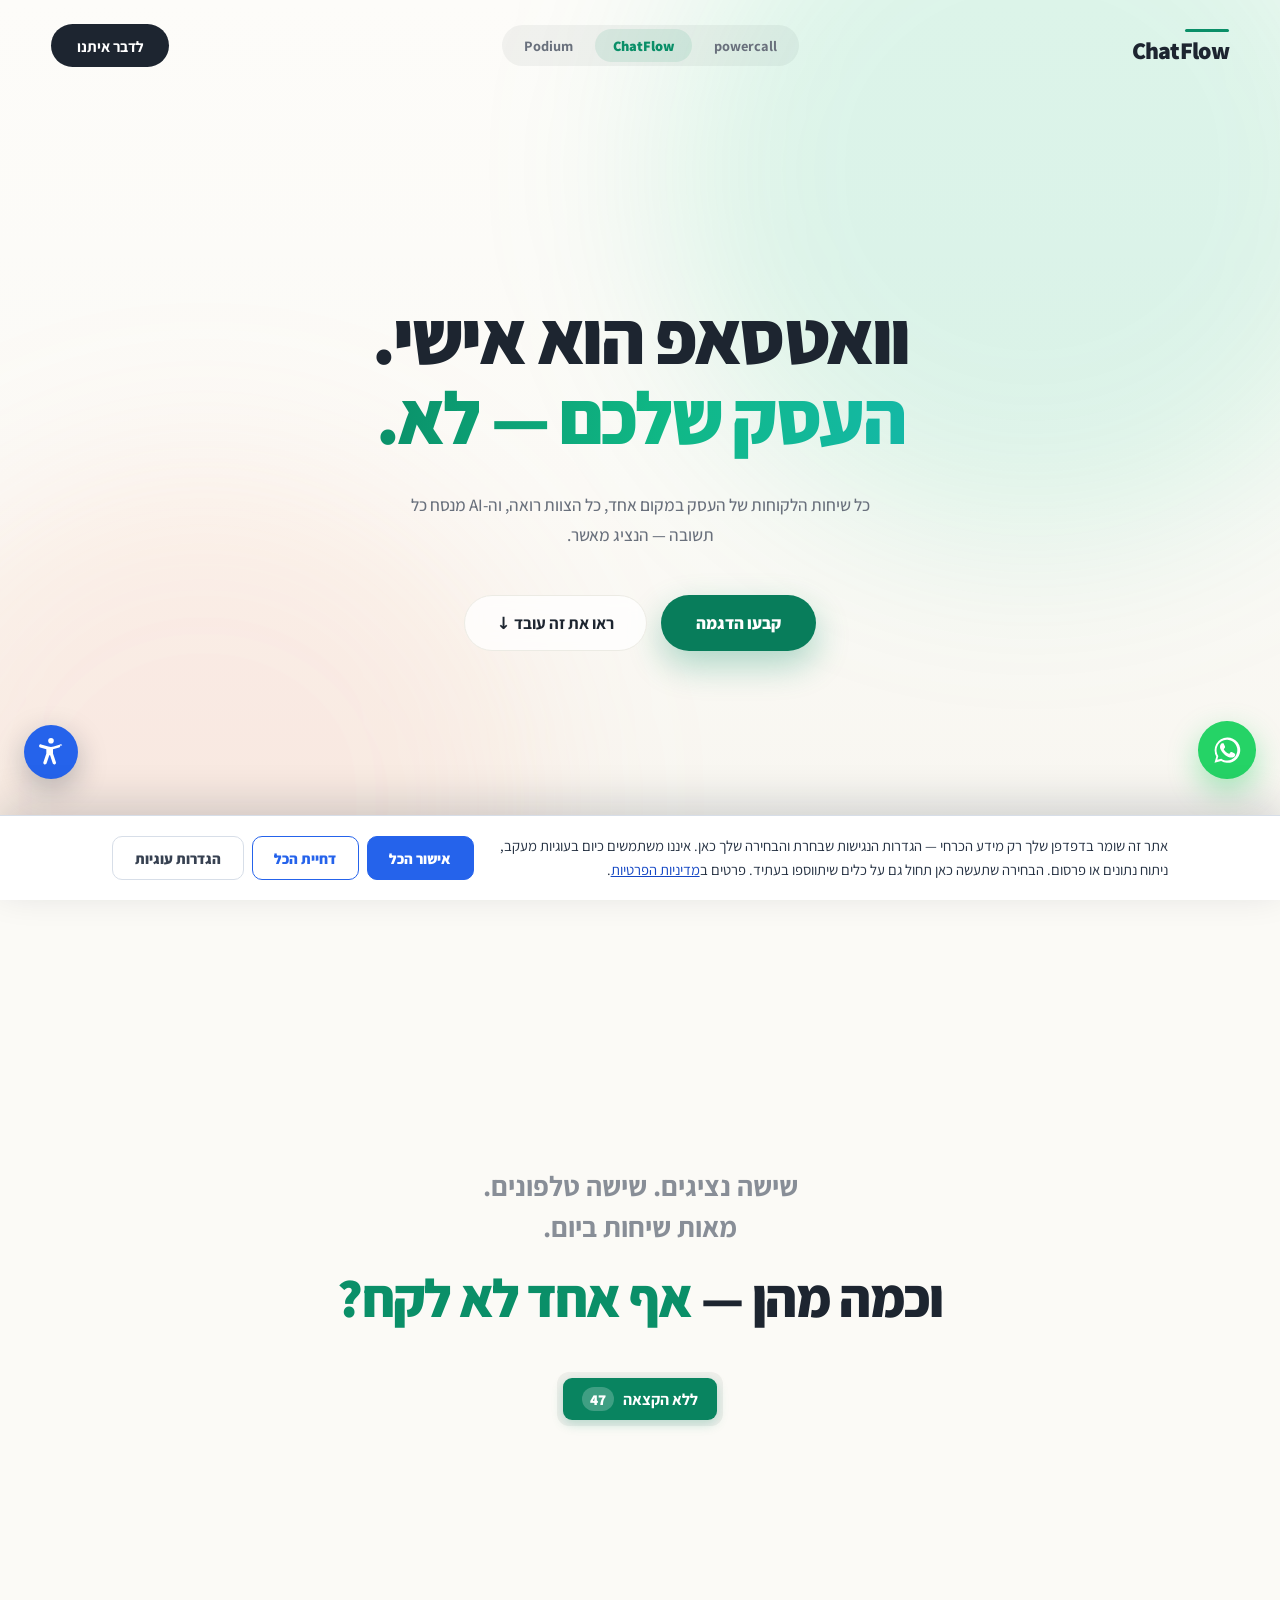
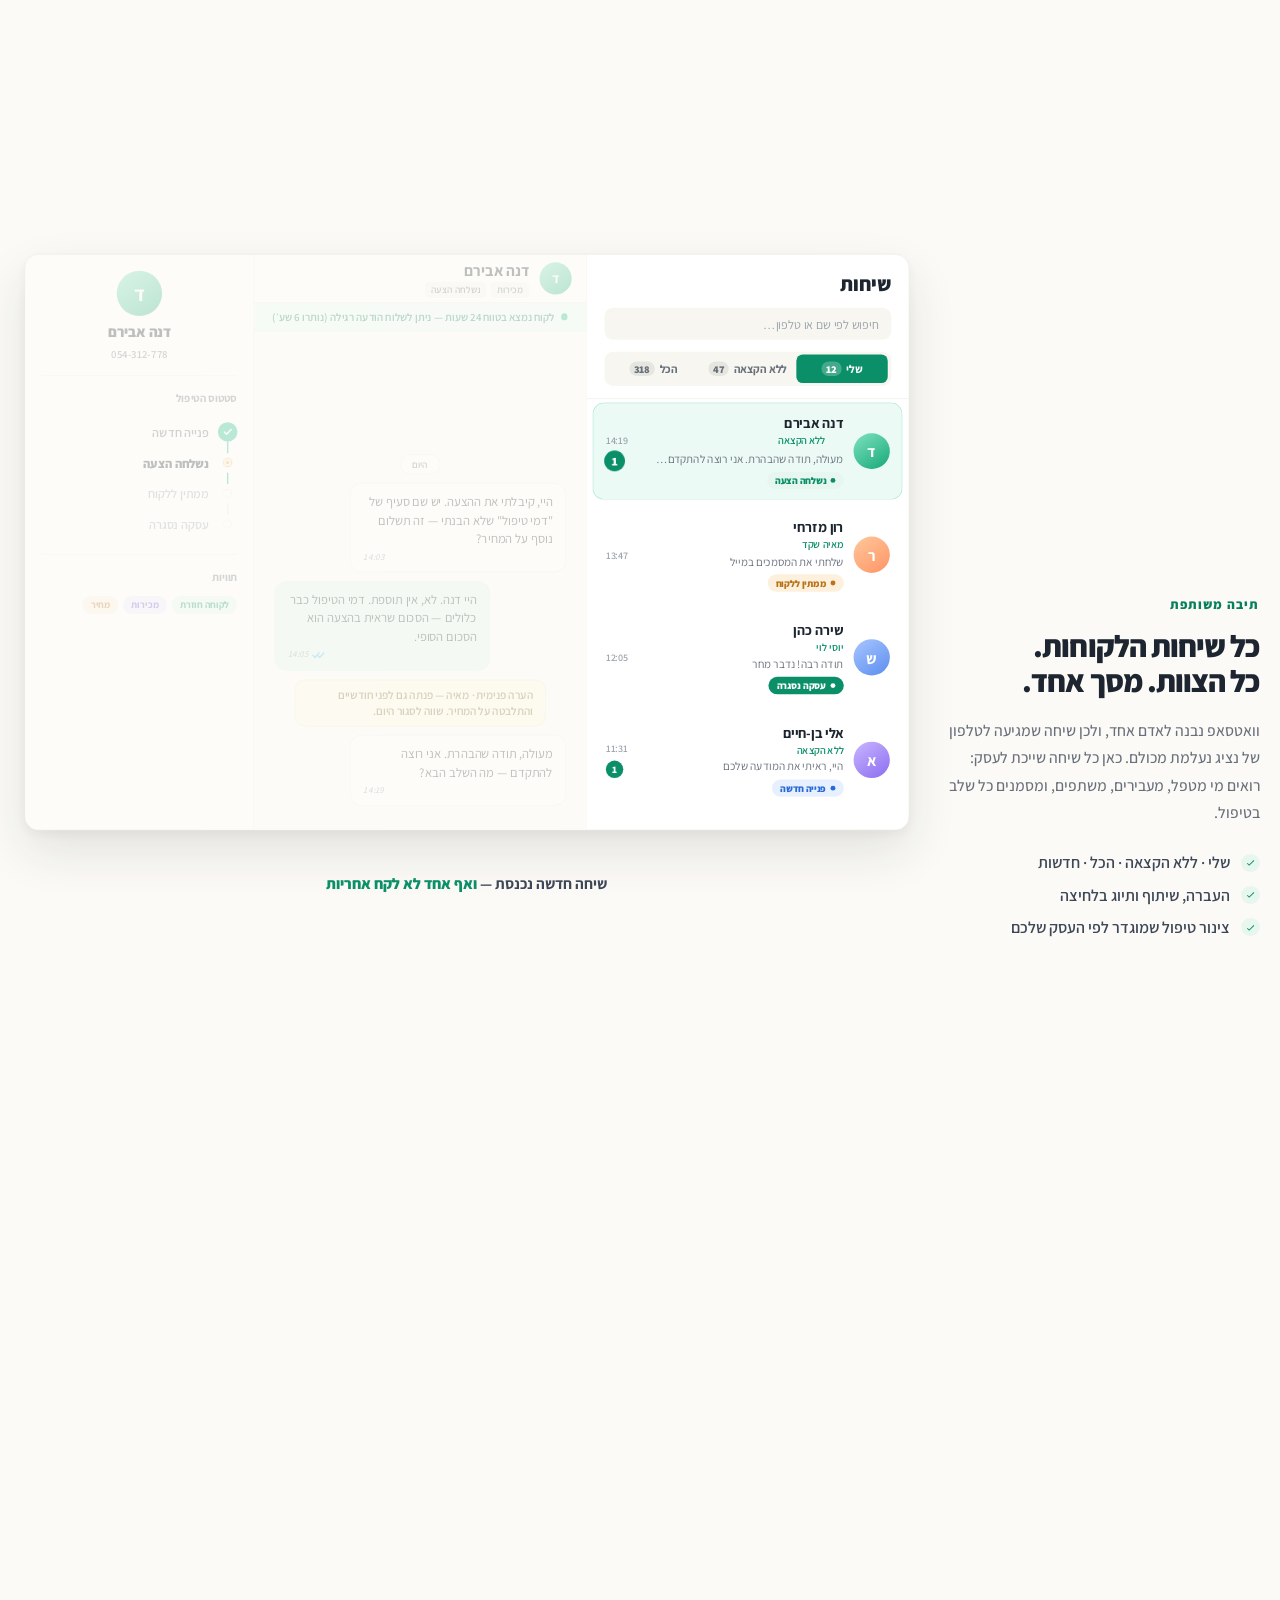
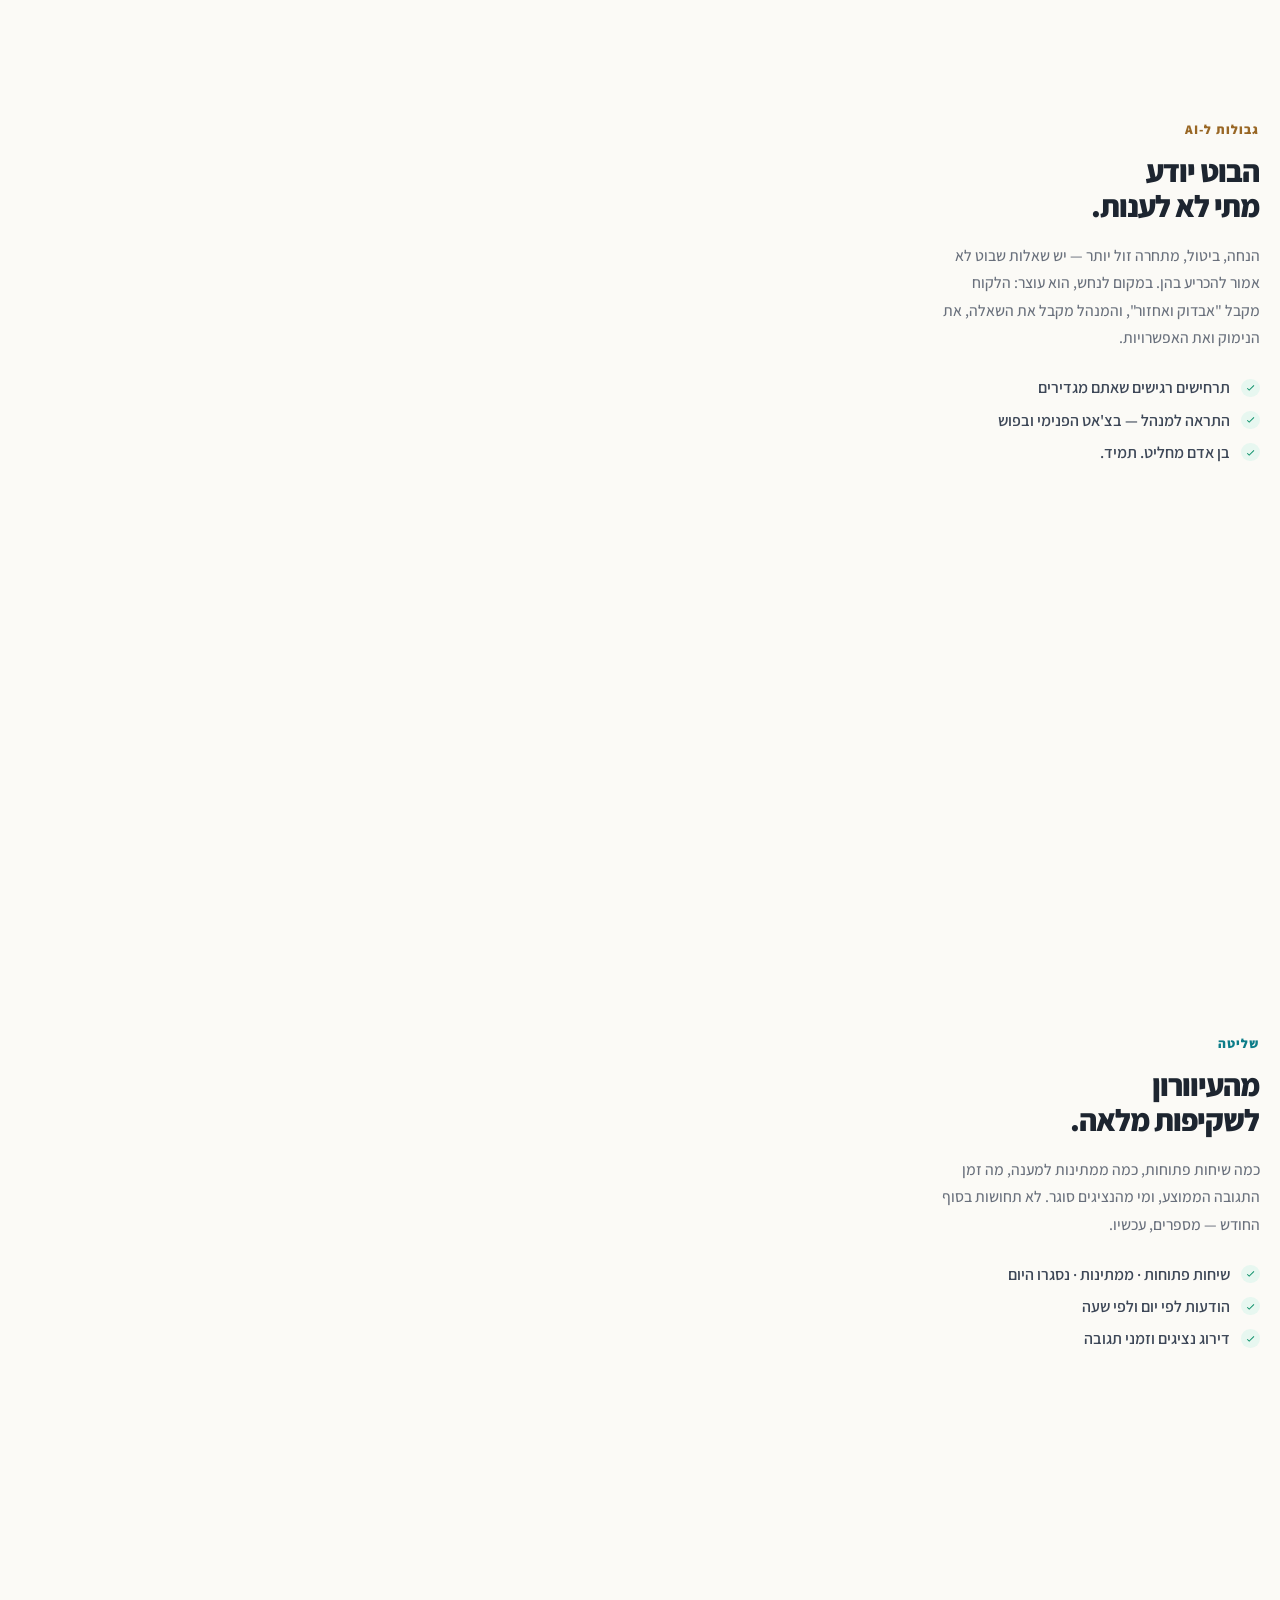
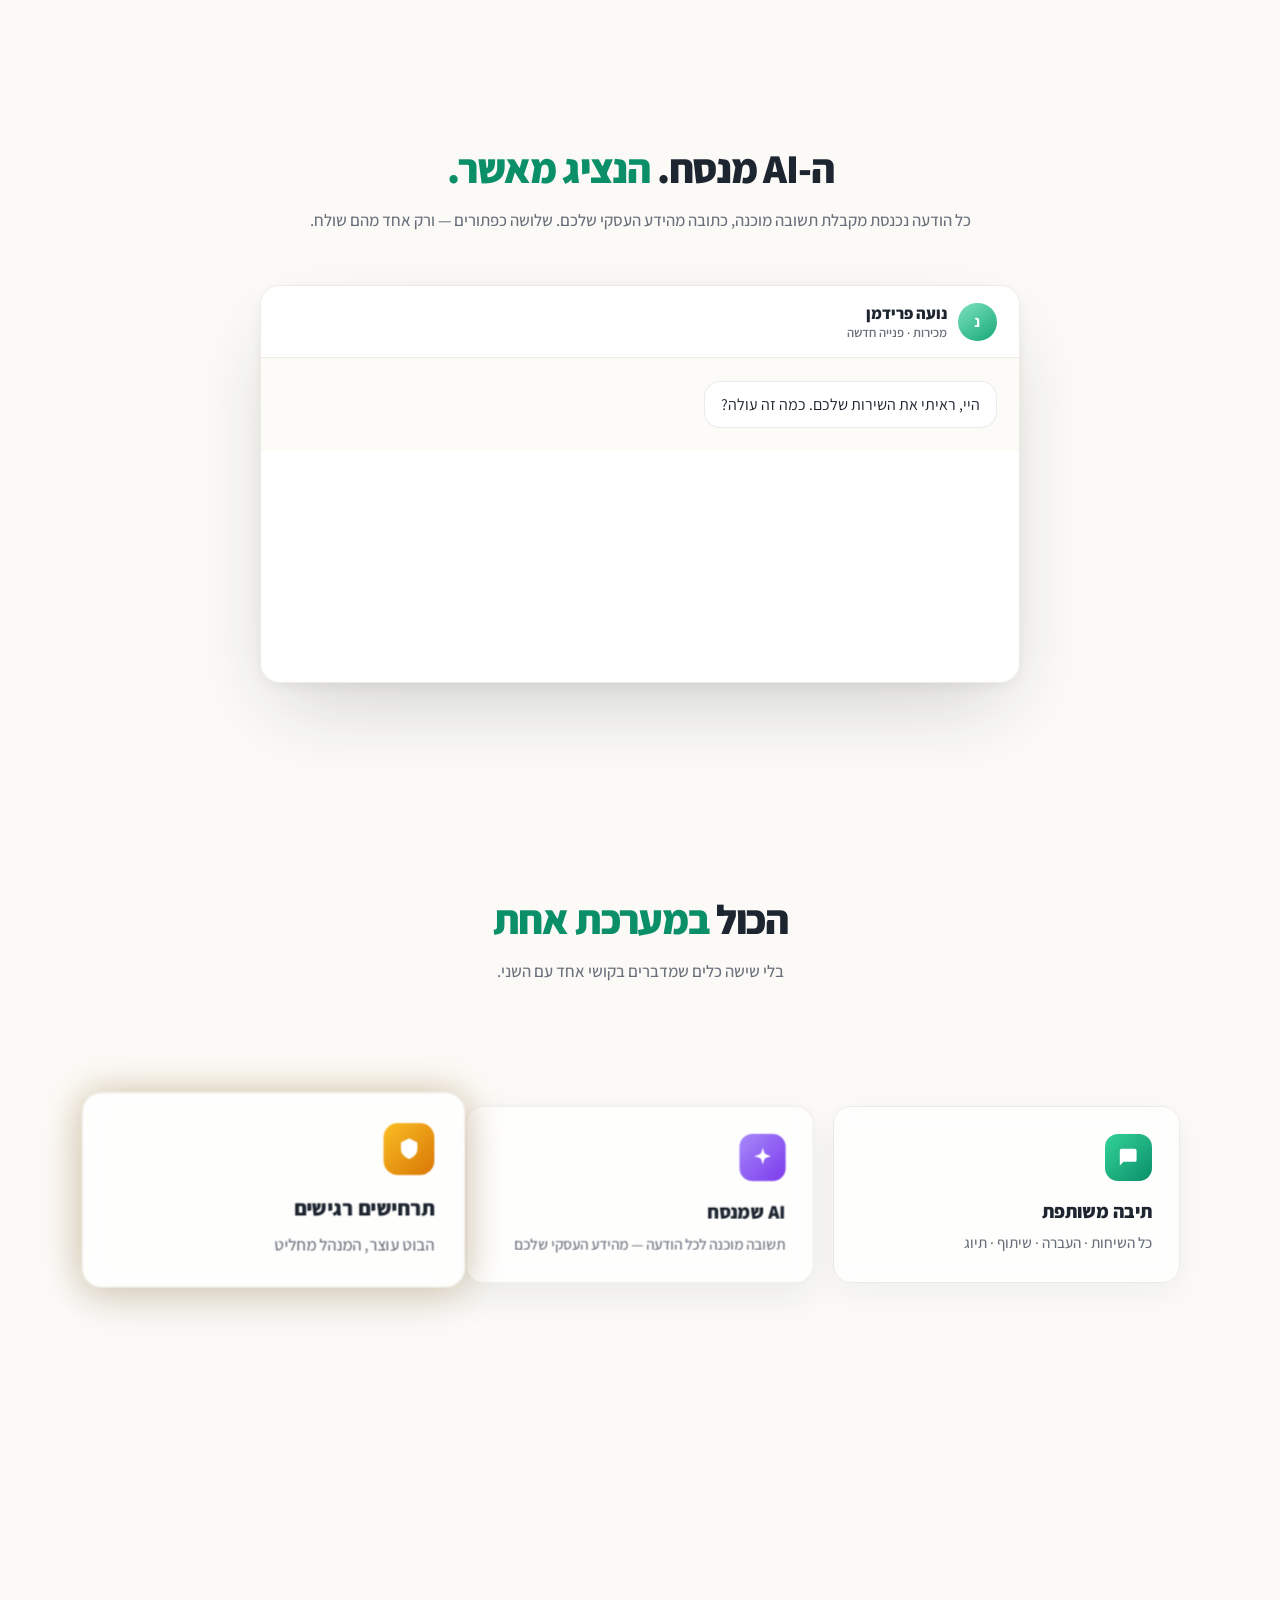
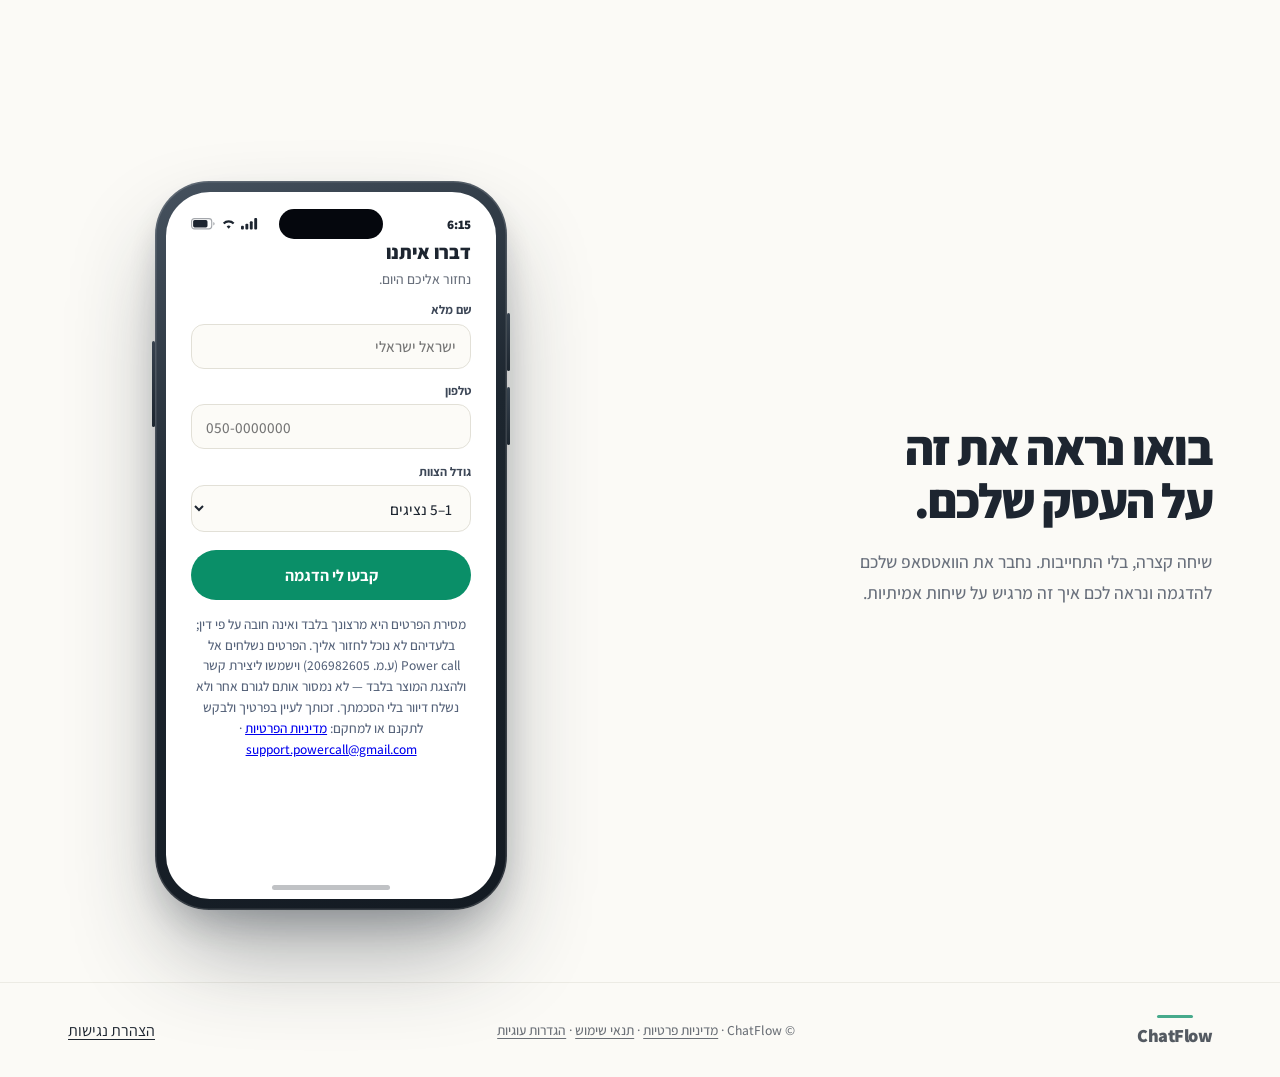
==== commit aa98a933: "Add the privacy policy, the terms, and a consent layer that tells the truth The site collected names" ====
--- a/chatflow.html
+++ b/chatflow.html
@@ -759,7 +759,11 @@
   .field input:focus, .field select:focus { outline: 0; border-color: var(--emerald); box-shadow: 0 0 0 3px rgba(10, 143, 104, 0.12); background: #fff; }
   .form .btn { width: 100%; margin-top: 1.15rem; background: var(--emerald); color: #fff; padding: 0.9rem; font-size: 1rem; }
   .form .btn:hover { background: #087a5a; transform: translateY(-1px); }
-  .formNote { margin-top: 0.7rem; text-align: center; font-size: 0.72rem; color: #a8b0bb; font-weight: 500; line-height: 1.4; }
+  /* This is the סעיף 11 notice — the one line on the page the law requires to
+     be legible. It inherited the old decorative styling (11.5px at 2.2:1) from
+     the throwaway "בלי ספאם" line it replaced. Now 0.84rem at #56637a on white
+     = 5.4:1, clear of AA. Do not lighten it back for looks. */
+  .formNote { margin-top: 0.85rem; text-align: center; font-size: 0.84rem; color: #56637a; font-weight: 500; line-height: 1.55; }
 
   /* ---------------- footer + floats ---------------- */
   .foot { border-top: 1px solid var(--line); padding: 2rem 0; }
@@ -956,8 +960,11 @@
   @media (max-width: 340px) {
     .swapMini { display: none; }
   }
+
+  .legalLinks a, .legalLinks button { color: inherit; text-decoration: underline; text-underline-offset: 3px; background: none; border: 0; padding: 0; margin: 0; font: inherit; cursor: pointer; }
 </style>
 <link rel="stylesheet" href="./a11y.css">
+<link rel="stylesheet" href="./consent.css">
 <script>/* Restore the visitor's accessibility choices BEFORE first paint, so a
    saved high-contrast or large-text setting does not flash the default theme
    on every navigation. Mirrors a11y.js; that file is still the source of truth. */
@@ -1380,7 +1387,7 @@
                 </div>
                 <button class="btn" type="submit">קבעו לי הדגמה</button>
                 <p id="leadErr" role="alert" style="display:none;margin:0.9rem 0 0;padding:0.75rem 0.9rem;border-radius:10px;background:#fdecec;border:1px solid #f2b8b8;color:#8a1c1c;font-size:0.9rem;line-height:1.5;font-weight:600"></p>
-              <p class="formNote">הפרטים נשארים אצלנו. בלי ספאם.</p>
+              <p class="formNote">מסירת הפרטים היא מרצונך בלבד ואינה חובה על פי דין; בלעדיהם לא נוכל לחזור אליך. הפרטים נשלחים אל Power call (ע.מ. 206982605) וישמשו ליצירת קשר ולהצגת המוצר בלבד — לא נמסור אותם לגורם אחר ולא נשלח דיוור בלי הסכמתך. זכותך לעיין בפרטיך ולבקש לתקנם או למחקם: <a href="/privacy.html">מדיניות הפרטיות</a> · <a href="mailto:support.powercall@gmail.com">support.powercall@gmail.com</a></p>
               </form>
               <div class="thanks" id="thanks">
                 <div class="thanksIc">
@@ -1410,12 +1417,12 @@
 <footer class="foot">
   <div class="wrap">
     <span class="coreMark"><i></i><span>ChatFlow</span></span>
-    <span class="note">© ChatFlow</span>
+    <span class="note">© ChatFlow<span class="legalLinks"> · <a href="/privacy.html">מדיניות פרטיות</a> · <a href="/terms.html">תנאי שימוש</a> · <button type="button" data-ck-open>הגדרות עוגיות</button></span></span>
   </div>
 </footer>
 
 <aside aria-label="קיצורי דרך" class="floatBar">
-<a class="wa" id="wa" href="#" aria-label="וואטסאפ">
+<a class="wa" id="wa" href="https://wa.me/972533464288?text=%D7%94%D7%99%D7%99%2C%20%D7%94%D7%92%D7%A2%D7%AA%D7%99%20%D7%9E%D7%94%D7%90%D7%AA%D7%A8%20%D7%95%D7%90%D7%A9%D7%9E%D7%97%20%D7%9C%D7%A9%D7%9E%D7%95%D7%A2%20%D7%A2%D7%95%D7%93" target="_blank" rel="noopener" aria-label="שליחת הודעת וואטסאפ אלינו">
   <svg viewBox="0 0 24 24" aria-hidden="true"><path d="M17.5 14.4c-.3-.2-1.7-.9-2-1-.3-.1-.5-.1-.7.1-.2.3-.7 1-.9 1.2-.2.2-.3.2-.6.1-.3-.2-1.2-.5-2.3-1.4-.9-.8-1.4-1.7-1.6-2-.2-.3 0-.5.1-.6l.5-.5c.1-.2.2-.3.3-.5.1-.2 0-.4 0-.5 0-.2-.7-1.6-.9-2.2-.2-.6-.5-.5-.7-.5h-.6c-.2 0-.5.1-.8.4-.3.3-1 1-1 2.5s1.1 2.9 1.2 3.1c.1.2 2.1 3.2 5 4.5.7.3 1.3.5 1.7.6.7.2 1.4.2 1.9.1.6-.1 1.7-.7 2-1.4.2-.7.2-1.3.2-1.4-.1-.1-.3-.2-.6-.3zM12 2a10 10 0 0 0-8.6 15L2 22l5.2-1.4A10 10 0 1 0 12 2zm0 18.2c-1.6 0-3.1-.4-4.4-1.2l-.3-.2-3.1.8.8-3-.2-.3a8.2 8.2 0 1 1 7.2 3.9z"/></svg>
 </a>
 </aside>
@@ -2401,5 +2408,6 @@
 window.addEventListener("pageshow", function (e) { if (e.persisted) __revealSafety(); });
 </script>
 <script defer src="./a11y.js"></script>
+<script defer src="./consent.js"></script>
 </body>
 </html>
--- a/consent.css
+++ b/consent.css
@@ -0,0 +1,140 @@
+/* ============================================================================
+   הסכמת עוגיות — cookie/consent layer, shared by every page.
+
+   Sizing note: this file is loaded on the marketing pages (whose accent lives
+   in --a11y-accent) and on the article/legal pages. It never declares that
+   variable at :root — see a11y.css for why — it only reads it with a fallback.
+   ========================================================================== */
+
+.ck-bar {
+  position: fixed; inset-inline: 0; inset-block-end: 0; z-index: 150;
+  background: #fff; color: #111827; border-top: 1px solid #d7dee8;
+  box-shadow: 0 -12px 40px rgba(15, 27, 46, 0.16);
+  font-family: inherit; display: none;
+}
+.ck-bar[data-open="true"] { display: block; }
+.ck-in {
+  max-width: 1100px; margin: 0 auto; padding: 1.1rem 1.4rem;
+  display: flex; align-items: center; gap: 1.2rem; flex-wrap: wrap;
+}
+.ck-txt { flex: 1 1 22rem; font-size: 0.92rem; line-height: 1.65; color: #263243; margin: 0; }
+.ck-txt a { color: #1447c4; }
+.ck-acts { display: flex; gap: 0.5rem; flex-wrap: wrap; }
+
+/* Every choice button is the same size, weight and contrast on purpose:
+   a "reject" that is quieter than "accept" is not a free choice. */
+.ck-btn {
+  font-family: inherit; font-size: 0.92rem; font-weight: 800; cursor: pointer;
+  padding: 0.7rem 1.35rem; border-radius: 10px; border: 1.5px solid var(--a11y-accent, #2563eb);
+  background: #fff; color: var(--a11y-accent, #2563eb); white-space: nowrap;
+}
+.ck-btn:hover { background: #f2f7ff; }
+.ck-btn.solid { background: var(--a11y-accent, #2563eb); color: #fff; }
+.ck-btn.solid:hover { filter: brightness(1.08); }
+.ck-btn.plain { border-color: #d7dee8; color: #374151; }
+.ck-btn.plain:hover { background: #f5f8fc; }
+
+/* ---------- preferences dialog ---------- */
+.ck-modal {
+  position: fixed; inset: 0; z-index: 160; display: none;
+  align-items: center; justify-content: center; padding: 1.2rem;
+  background: rgba(8, 13, 22, 0.55);
+}
+.ck-modal[data-open="true"] { display: flex; }
+.ck-doc {
+  background: #fff; color: #111827; border-radius: 16px; width: min(40rem, 100%);
+  max-height: 86dvh; overflow-y: auto; font-family: inherit;
+  box-shadow: 0 40px 90px rgba(0, 0, 0, 0.4);
+}
+.ck-head {
+  display: flex; align-items: center; justify-content: space-between; gap: 0.6rem;
+  padding: 0.95rem 1.2rem; background: var(--a11y-accent, #2563eb); color: #fff;
+  border-radius: 15px 15px 0 0; position: sticky; top: 0; z-index: 2;
+}
+.ck-head h2 { font-size: 1.05rem; font-weight: 800; margin: 0; color: #fff; }
+.ck-x {
+  background: rgba(255,255,255,0.18); border: 0; color: #fff; cursor: pointer;
+  width: 2.1rem; height: 2.1rem; border-radius: 8px; font-size: 1.25rem; line-height: 1;
+  font-family: inherit; display: grid; place-items: center;
+}
+.ck-x:hover { background: rgba(255,255,255,0.3); }
+.ck-body { padding: 1.1rem 1.3rem 1.4rem; }
+.ck-body > p { font-size: 0.93rem; line-height: 1.75; color: #263243; margin: 0 0 1rem; }
+
+.ck-cat {
+  border: 1px solid #d7dee8; border-radius: 12px; padding: 0.9rem 1rem; margin-bottom: 0.7rem;
+}
+.ck-catTop { display: flex; align-items: center; justify-content: space-between; gap: 0.8rem; }
+.ck-catName { font-weight: 800; font-size: 0.98rem; }
+.ck-catDesc { font-size: 0.85rem; line-height: 1.6; color: #4b5563; margin: 0.45rem 0 0; }
+.ck-tag {
+  display: inline-block; font-size: 0.72rem; font-weight: 800; padding: 0.18rem 0.55rem;
+  border-radius: 999px; background: #eef2f7; color: #4b5563; margin-inline-start: 0.4rem;
+  vertical-align: 0.1em;
+}
+
+/* switch — a real checkbox underneath, so keyboard and screen readers work */
+.ck-sw { position: relative; flex: none; width: 3.1rem; height: 1.75rem; }
+.ck-sw input { position: absolute; inset: 0; opacity: 0; margin: 0; cursor: pointer; }
+.ck-sw i {
+  position: absolute; inset: 0; border-radius: 999px; background: #cbd5e1;
+  transition: background .18s ease; pointer-events: none; display: block;
+}
+.ck-sw i::after {
+  content: ""; position: absolute; inset-block-start: 0.19rem; inset-inline-start: 0.19rem;
+  width: 1.37rem; height: 1.37rem; border-radius: 50%; background: #fff;
+  transition: transform .18s ease; box-shadow: 0 1px 3px rgba(0,0,0,0.3);
+}
+.ck-sw input:checked + i { background: var(--a11y-accent, #2563eb); }
+.ck-sw input:checked + i::after { transform: translateX(-1.35rem); }
+.ck-sw input:disabled + i { background: #9aa6b6; }
+.ck-sw input:disabled { cursor: not-allowed; }
+.ck-sw input:focus-visible + i { outline: 3px solid #0b5fff; outline-offset: 2px; }
+
+.ck-foot { display: flex; gap: 0.5rem; flex-wrap: wrap; margin-top: 1rem; }
+.ck-foot .ck-btn { flex: 1 1 8rem; text-align: center; }
+.ck-note { font-size: 0.78rem; color: #4b5563; line-height: 1.6; margin: 0.9rem 0 0; }
+
+/* the toast after saving */
+.ck-toast {
+  position: fixed; inset-block-end: 1.2rem; inset-inline-start: 50%;
+  transform: translateX(50%); z-index: 170;
+  background: #111827; color: #fff; font-family: inherit; font-size: 0.9rem; font-weight: 700;
+  padding: 0.75rem 1.3rem; border-radius: 999px; box-shadow: 0 12px 30px rgba(0,0,0,0.3);
+  display: none;
+}
+.ck-toast[data-open="true"] { display: block; }
+
+@media (max-width: 700px) {
+  .ck-in { padding: 0.95rem 1rem; gap: 0.8rem; }
+  .ck-txt { font-size: 0.86rem; flex-basis: 100%; }
+  .ck-acts { width: 100%; }
+  .ck-acts .ck-btn { flex: 1 1 7rem; text-align: center; padding: 0.7rem 0.6rem; }
+  /* keep clear of the two floating buttons */
+  .ck-bar { padding-block-end: 0.2rem; }
+}
+
+/* ---------------------------------------------------------------------------
+   Keep the bar from burying the two floating buttons.
+
+   The bar sits at z-index 150; the accessibility button is 120 and the
+   WhatsApp float is 70, so on first visit the bar was swallowing the clicks on
+   both — elementFromPoint at either button's centre returned the bar. The
+   accessibility one is the serious half: a visitor who needs that widget in
+   order to read the page could not reach it until they had dismissed a bar they
+   could not read. Circular, and exactly the population the widget exists for.
+
+   Shifted with margin-block-end rather than transform, because both buttons
+   already use transform for their hover scale, and rather than a hardcoded
+   offset because --ck-h is measured from the real bar (its height changes with
+   how the Hebrew wraps). consent.js keeps the variable current on resize.
+   ------------------------------------------------------------------------- */
+html[data-ck-bar="open"] .a11y-btn,
+html[data-ck-bar="open"] .a11y-panel,
+html[data-ck-bar="open"] .wa {
+  margin-block-end: var(--ck-h, 0px);
+}
+.a11y-btn, .a11y-panel, .wa { transition: margin-block-end .25s ease; }
+@media (prefers-reduced-motion: reduce) {
+  .a11y-btn, .a11y-panel, .wa { transition: none; }
+}
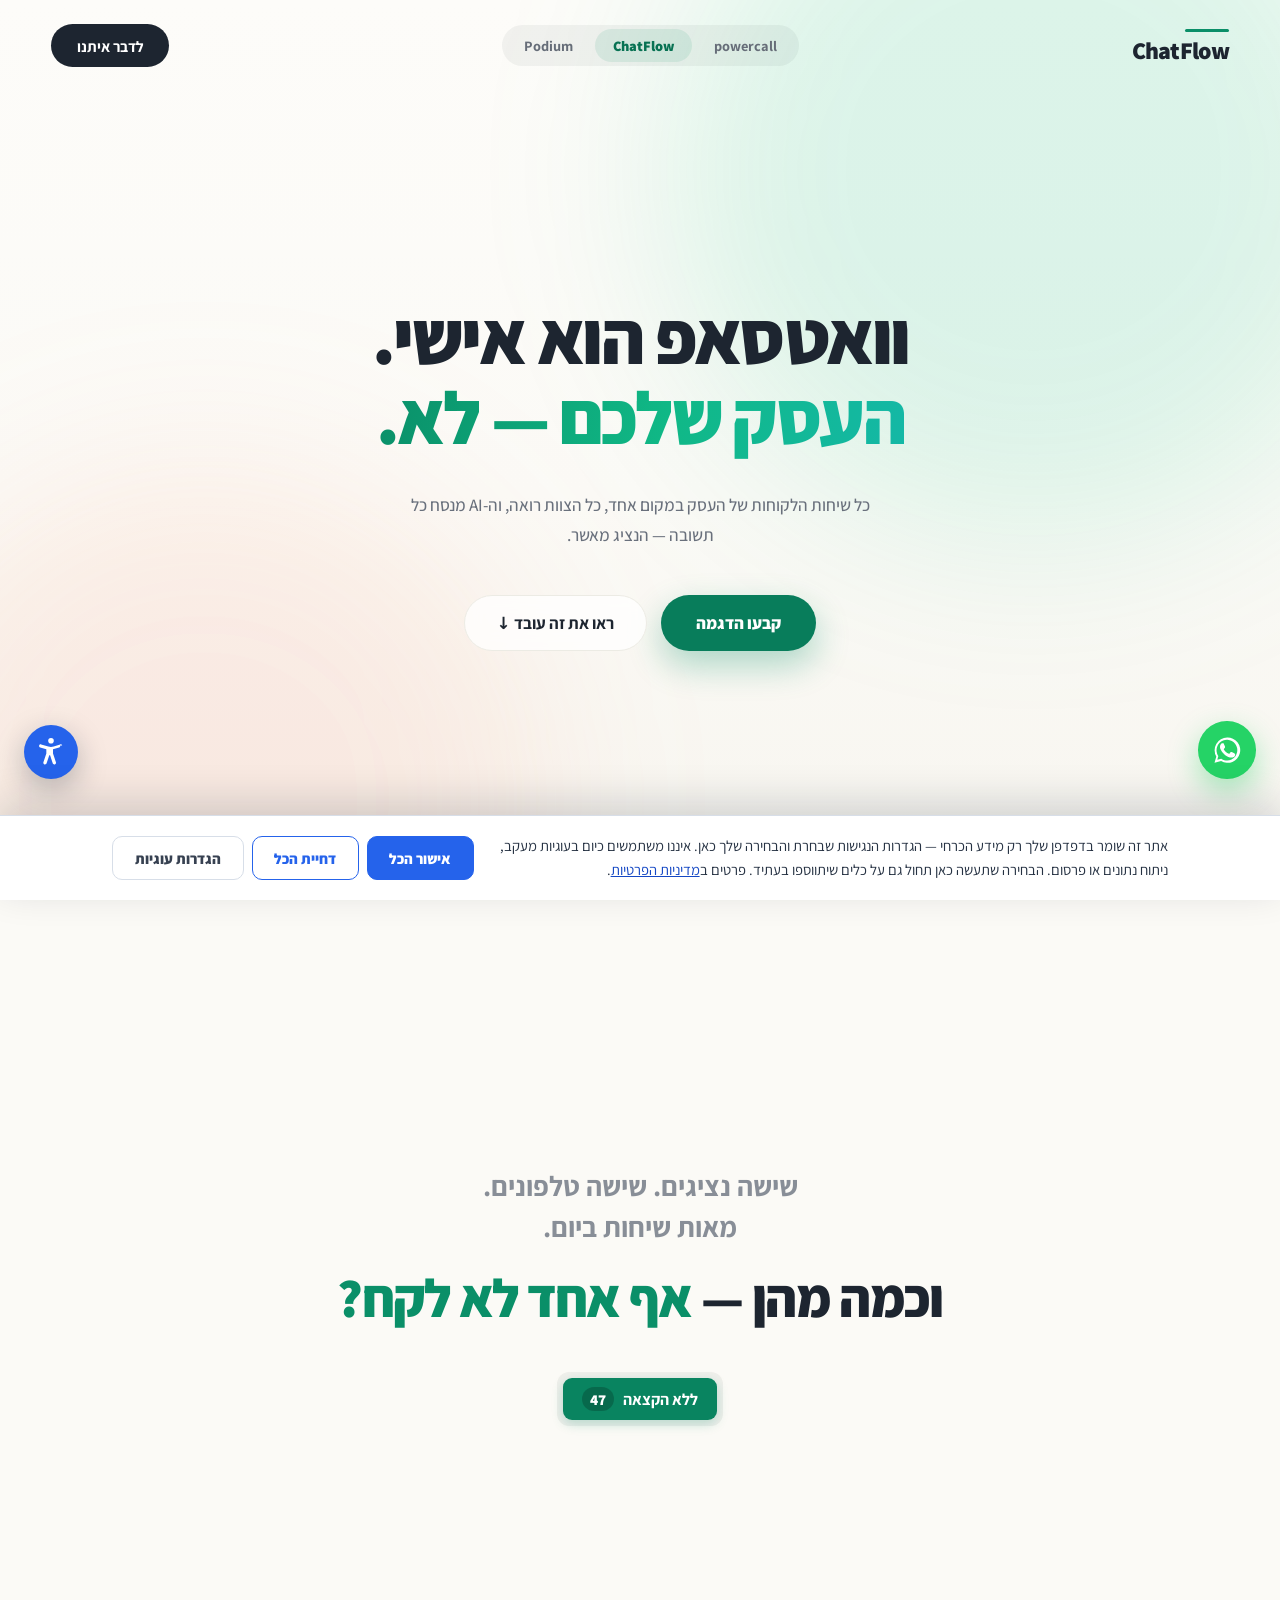
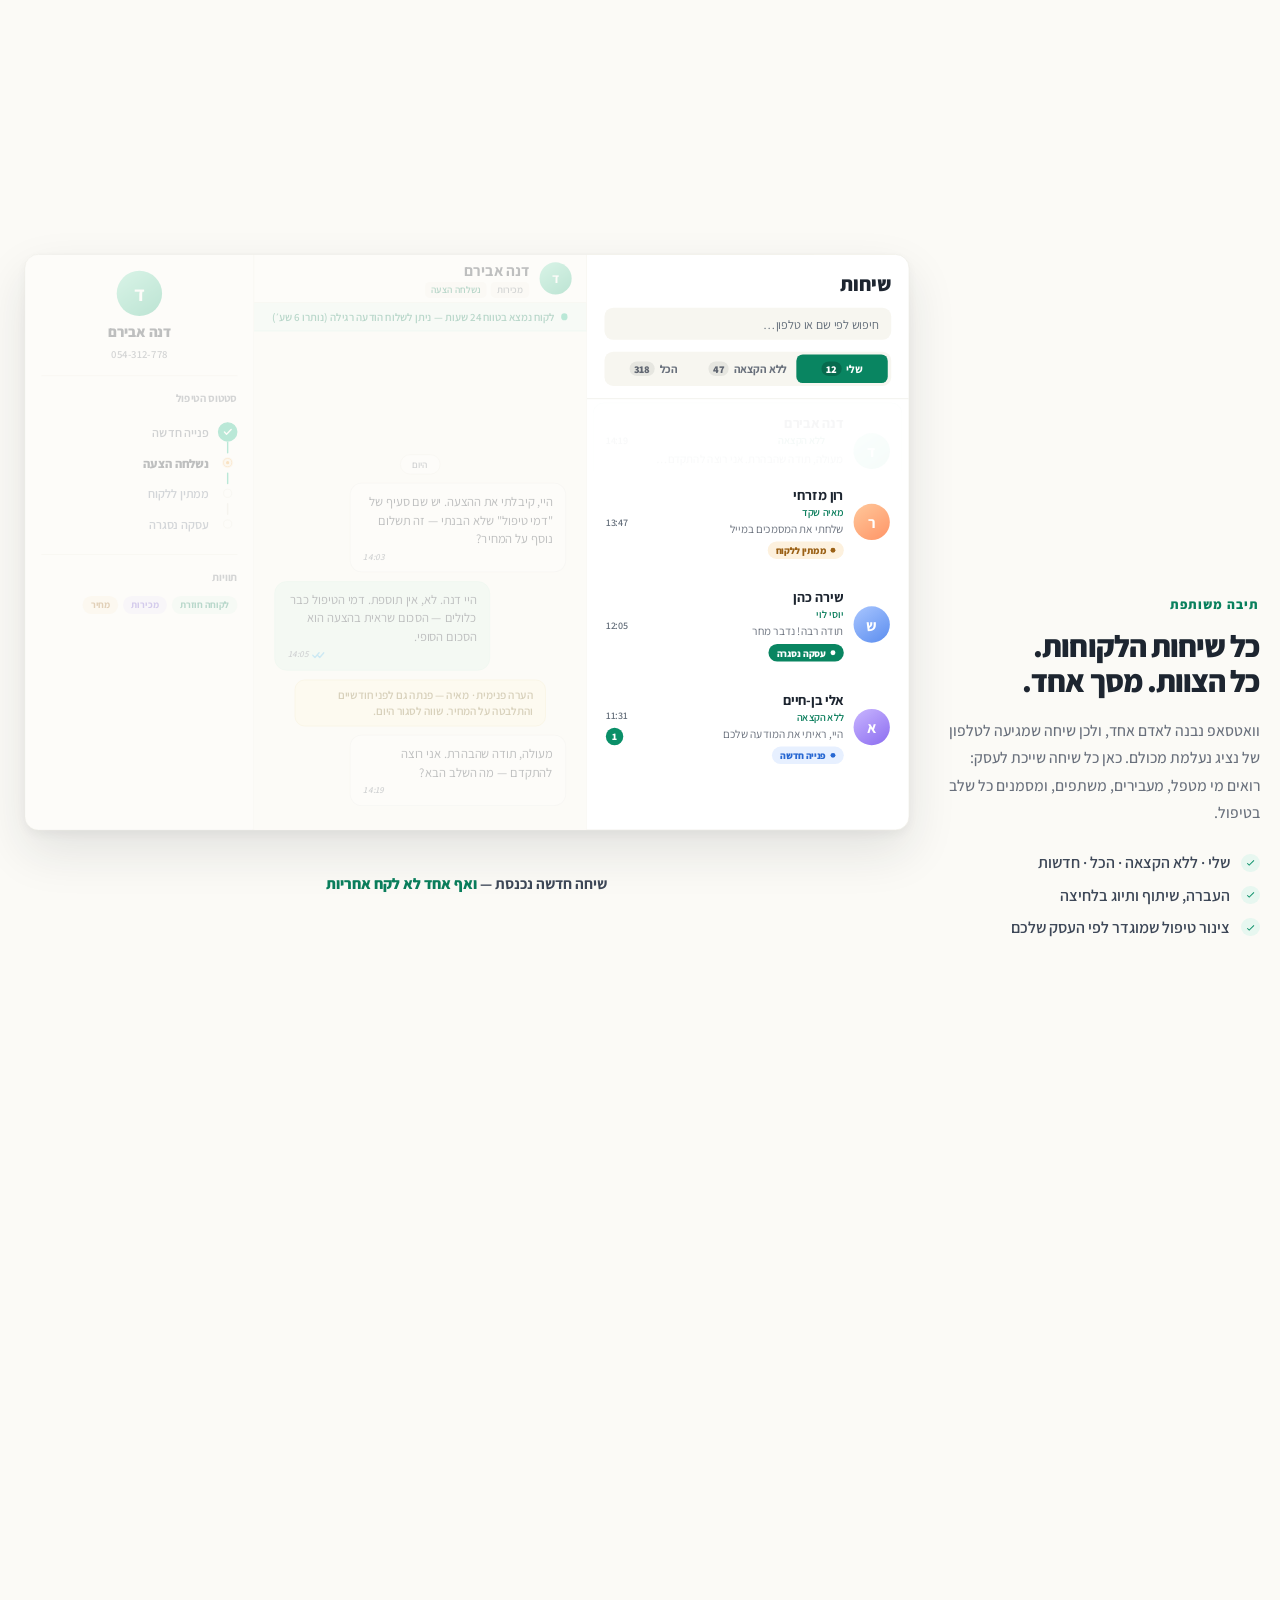
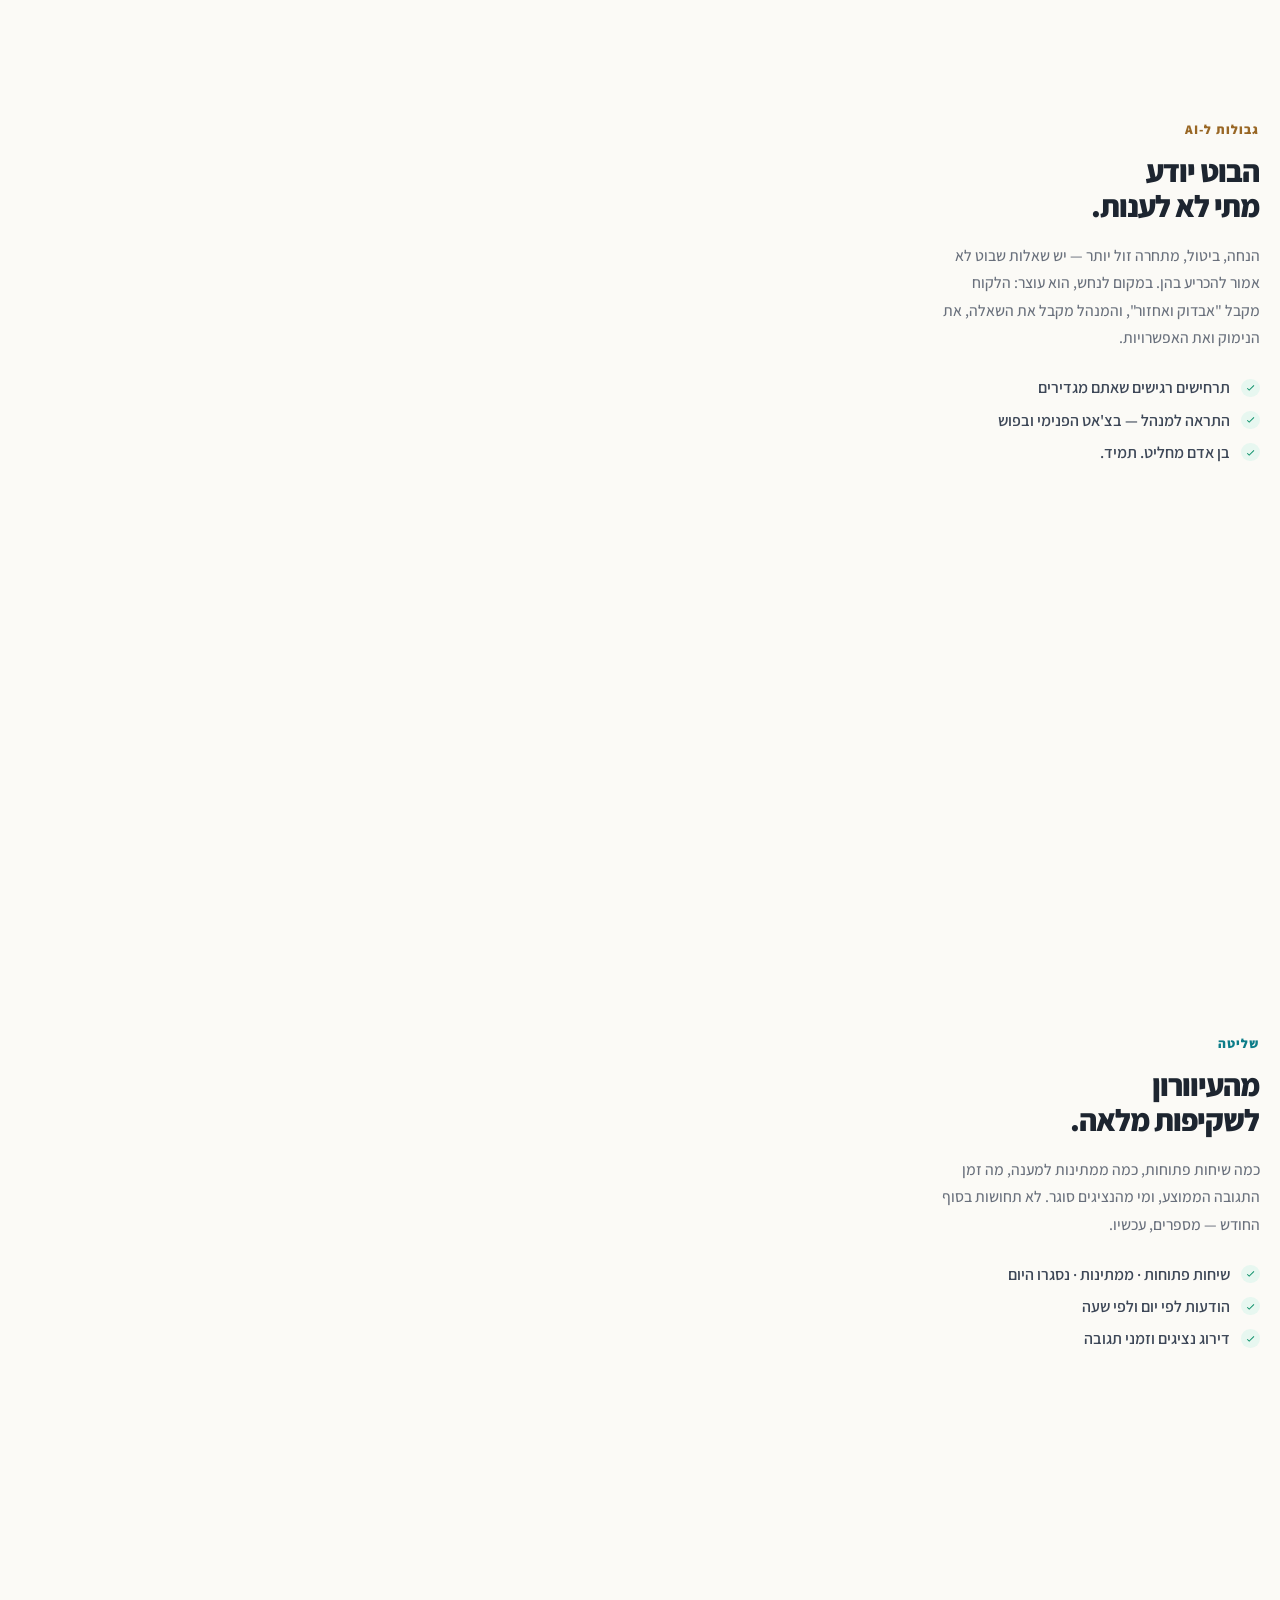
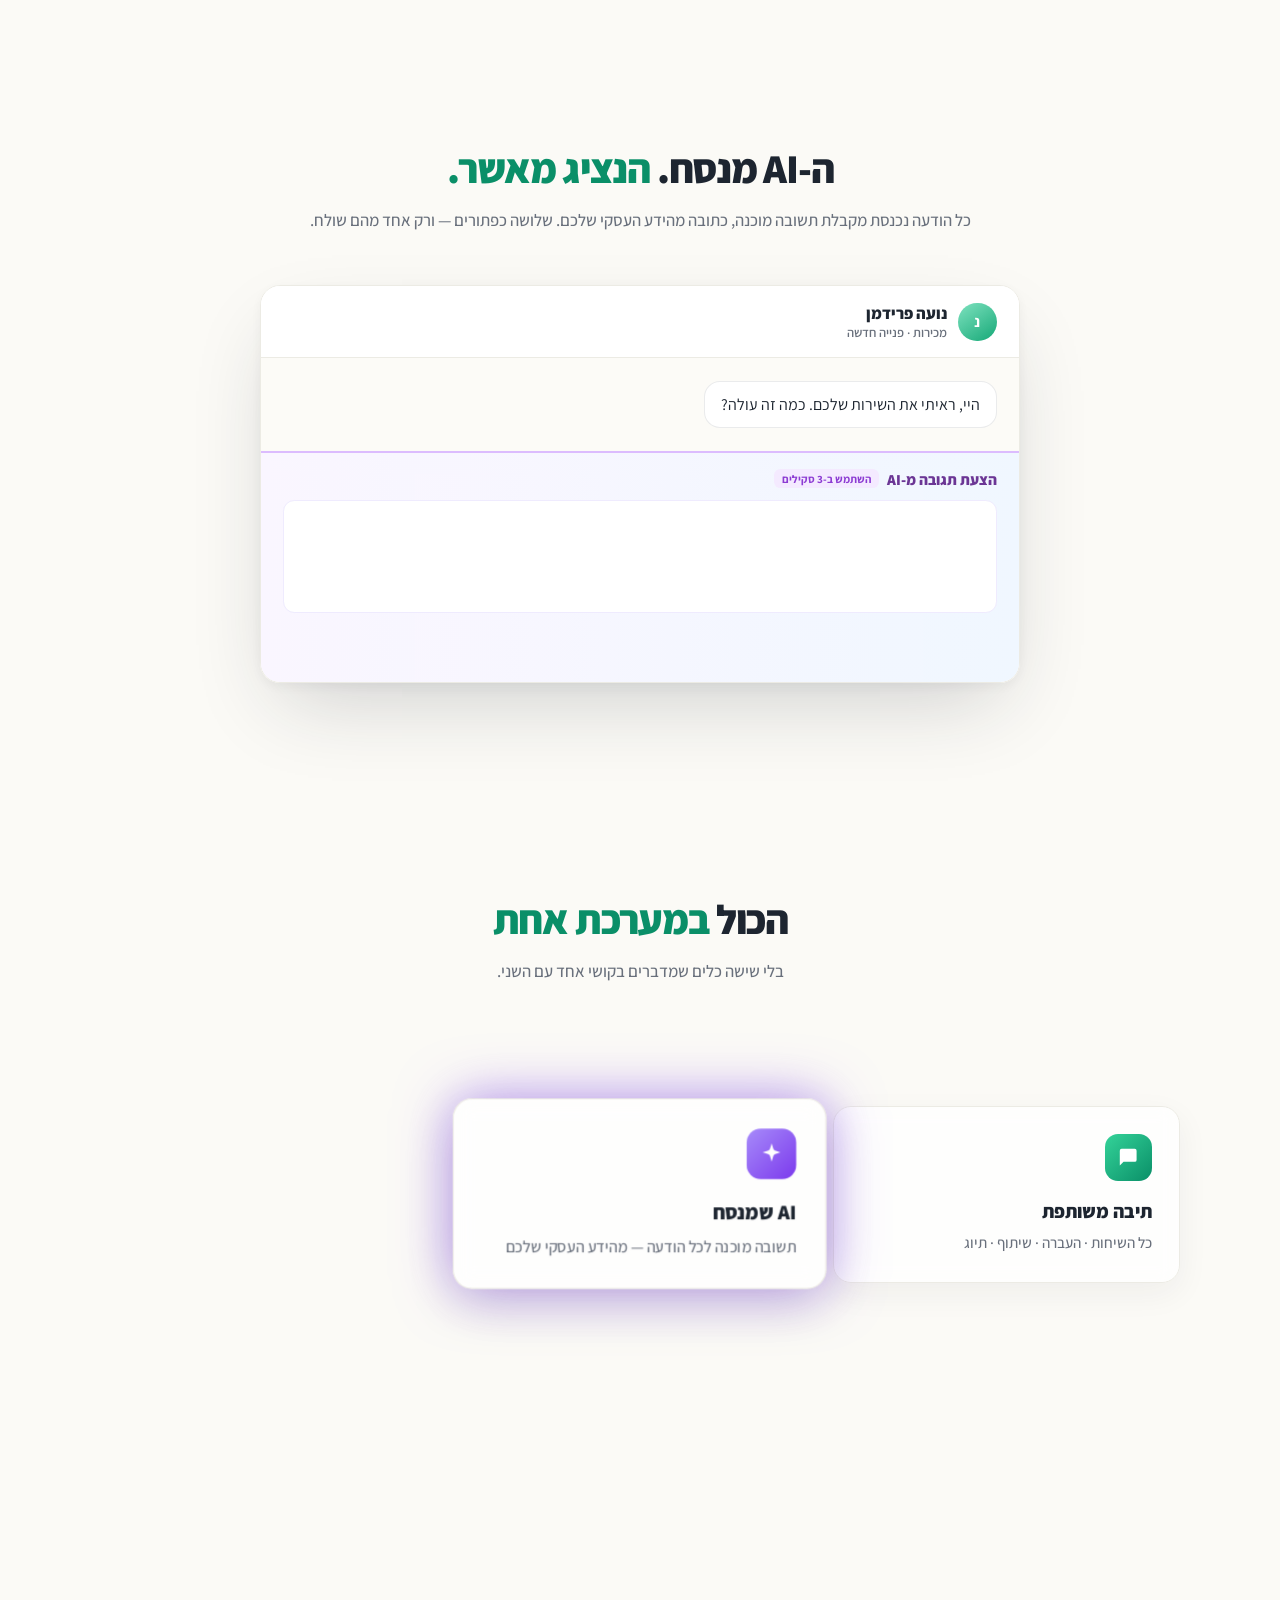
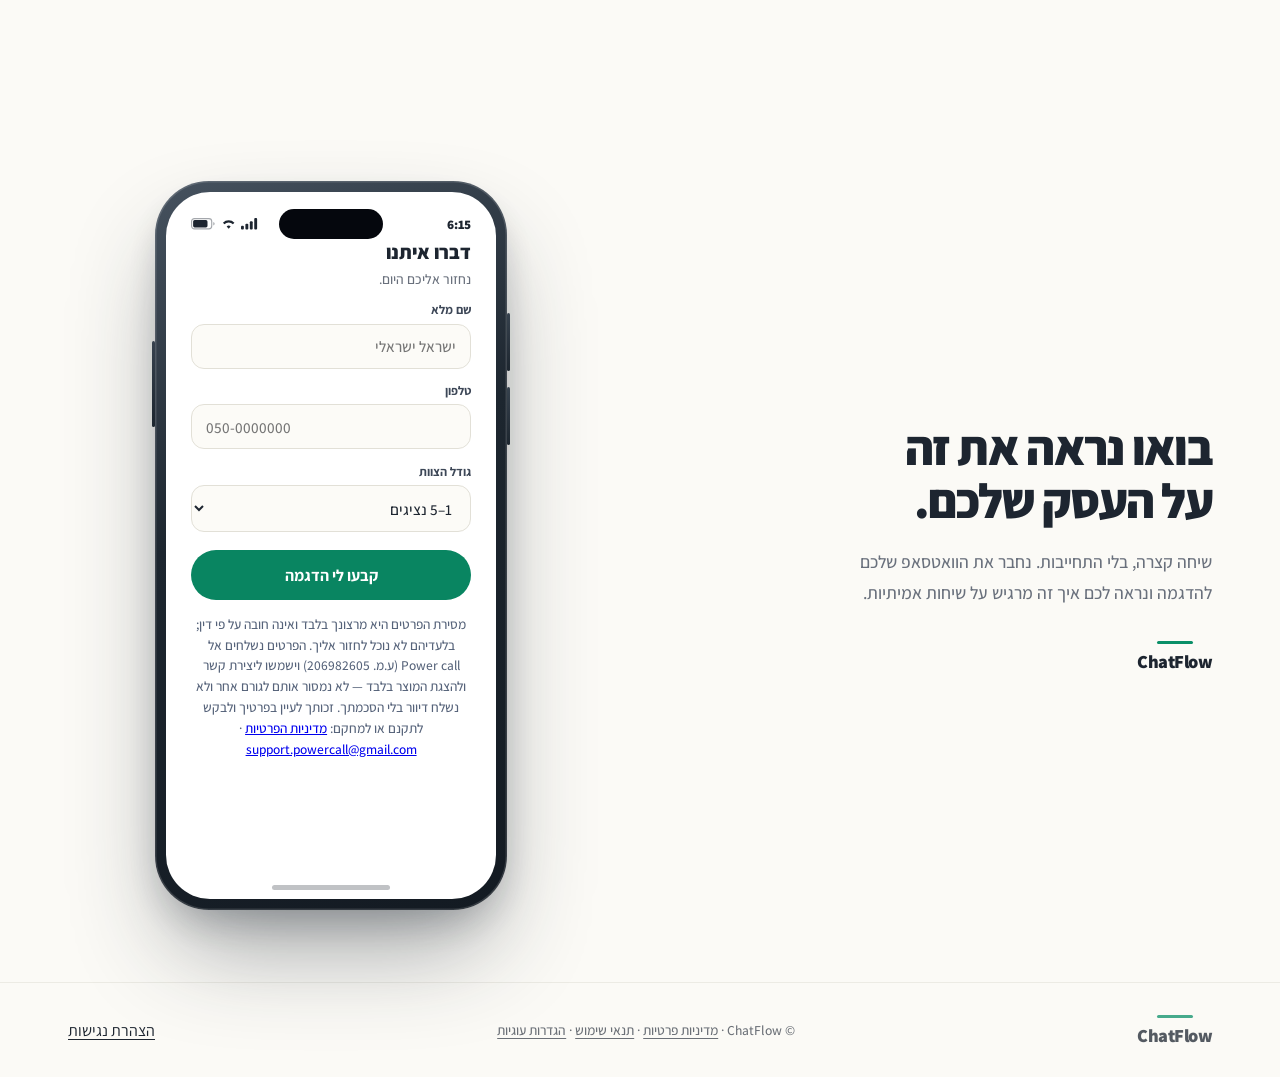
==== commit aabc1476: "Bring the failing text up to AA without repainting the design The accessibility statement claims ת"י" ====
--- a/chatflow.html
+++ b/chatflow.html
@@ -969,6 +969,53 @@
    saved high-contrast or large-text setting does not flash the default theme
    on every navigation. Mirrors a11y.js; that file is still the source of truth. */
 (function(){try{var s=JSON.parse(localStorage.getItem("pc-a11y-v1")||"{}"),h=document.documentElement,m={readable:"a11y-readable",lh:"a11y-lh",ls:"a11y-ls",contrast:"a11y-contrast",gray:"a11y-gray",links:"a11y-links",cursor:"a11y-cursor",nomotion:"a11y-nomotion",guide:"a11y-guide-on"};for(var k in m){if(s[k])h.classList.add(m[k]);}if(s.fs&&s.fs!==1){h.style.setProperty("--a11y-fs",s.fs);h.classList.add("a11y-fs");}}catch(e){}})();</script>
+
+<style>
+/* ============================================================================
+   Contrast corrections — ת"י 5568 (WCAG 2.0) AA
+   The product mockups, the header product-switcher and the demo CTA button all sat
+   below AA. The switcher and the CTA are real interface, not simulation.
+   ============================================================================ */
+
+  /* --- product mockup: the inbox simulation --- */
+  .ibSearch          { color: #636d79; }   /* 2.36 -> 4.60  search placeholder */
+  .ibT               { color: #636d79; }   /* 2.24 -> 4.60  message timestamps  */
+  .ibTime            { color: #636d79; }   /* 2.36 -> 4.60  row timestamps      */
+  .ibStepL           { color: #6a768b; }   /* 2.54 -> 4.59  step labels         */
+  .svComposer        { color: #697788; }   /* 1.83 -> 4.59  "הקלד הודעה…"     */
+  .barsX span        { color: #6a7788; }   /* 2.19 -> 4.58  chart hour labels   */
+  .ibOwner           { color: #097d5b; }   /* 4.08 -> 4.61  assignee names      */
+  #ib-owner          { color: #097d5b; }
+  #ib-cap b          { color: #097d5b; }
+  #ib-cUn            { color: #606671; }   /* 3.96 -> 4.59  unread counter      */
+  .ibTab:not(.on) b  { color: #606671; }   /* inactive tabs only — a direct
+     rule here would otherwise beat the white the active tab passes down,
+     leaving grey on dark green at 1.14 */
+  .ibTab.on b        { color: #fff; }
+
+  /* most pills and tags carry INLINE colours and are corrected in the markup
+     itself further down; this one is a real stylesheet rule, so it belongs here */
+  .ibPill.pill-offer { color: #097d5b; }   /* 3.68 -> 4.61 */
+  /* the header chip is recoloured by script as the scenario advances, so it
+     only shows its failing state partway through the demo */
+  #ib-hdChip         { color: #097856; }   /* 3.63 -> 4.87 */
+
+  /* white-on-colour: the text is already #fff, so the ground has to come down */
+  .ibTab.on          { background: #098561; }  /* 4.08 -> 4.60 */
+  .ibPill.pill-closed{ background: #098561; }
+  button.btn,
+  .btn[type="submit"]{ background: #098561; }  /* the real CTA, not a mockup   */
+  .svEscBtn          { background: #ca4c0a; }  /* 3.56 -> 4.60 */
+  /* these two chips sat at rgba(255,255,255,.22) over green, which lands on a
+     tone too light to carry white text; a darker chip keeps the badge reading
+     while clearing the threshold */
+  #ib-cMine          { background: rgba(0,0,0,0.20); }  /* 2.84 -> passes */
+  #uCount            { background: rgba(0,0,0,0.20); }  /* 3.23 -> passes */
+
+  /* --- real navigation, NOT a mockup: the product switcher in the header --- */
+  .swap a            { color: #666d78; }   /* 4.38 -> 4.59 */
+  .swap a.on         { color: #087253; }   /* 3.18 -> 4.59  active item        */
+</style>
 </head>
 <body>
 
@@ -1082,7 +1129,7 @@
                     <span class="ibName">רון מזרחי</span>
                     <span class="ibOwner">מאיה שקד</span>
                     <span class="ibLast">שלחתי את המסמכים במייל</span>
-                    <span class="ibPill" style="background:#fdf1de;color:#b9741a;"><i></i>ממתין ללקוח</span>
+                    <span class="ibPill" style="background:#fdf1de;color:#9b6116;"><i></i>ממתין ללקוח</span>
                   </span>
                   <span class="ibEnd"><span class="ibTime">13:47</span></span>
                 </div>
@@ -1102,7 +1149,7 @@
                     <span class="ibName">אלי בן-חיים</span>
                     <span class="ibOwner">ללא הקצאה</span>
                     <span class="ibLast">היי, ראיתי את המודעה שלכם</span>
-                    <span class="ibPill" style="background:#e7f0ff;color:#2a6ad6;"><i></i>פנייה חדשה</span>
+                    <span class="ibPill" style="background:#e7f0ff;color:#2868d2;"><i></i>פנייה חדשה</span>
                   </span>
                   <span class="ibEnd"><span class="ibTime">11:31</span><span class="ibBadge">1</span></span>
                 </div>
@@ -1144,9 +1191,9 @@
                 <div class="ibSep"></div>
                 <div class="ibCardT">תוויות</div>
                 <div class="ibTags">
-                  <span style="background:#e7f7f0;color:#0a8f68;">לקוחה חוזרת</span>
+                  <span style="background:#e7f7f0;color:#097d5b;">לקוחה חוזרת</span>
                   <span style="background:#efeaff;color:#6a4fd0;">מכירות</span>
-                  <span style="background:#fdf1de;color:#b9741a;">מחיר</span>
+                  <span style="background:#fdf1de;color:#9b6116;">מחיר</span>
                 </div>
               </div>
 
@@ -1222,14 +1269,14 @@
                 <div class="kpi">
                   <div class="top">
                     <span class="ic" style="background:rgba(16,184,134,0.12);"><svg viewBox="0 0 24 24" fill="none" stroke="#0A8F68" stroke-width="1.9" stroke-linecap="round" stroke-linejoin="round" aria-hidden="true"><path d="M21 15a2 2 0 0 1-2 2H7l-4 4V5a2 2 0 0 1 2-2h14a2 2 0 0 1 2 2z"/></svg></span>
-                    <span class="kv" style="color:#0A8F68;" data-to="128">0</span>
+                    <span class="kv" style="color:#098561;" data-to="128">0</span>
                   </div>
                   <div class="kl">שיחות פתוחות</div>
                 </div>
                 <div class="kpi">
                   <div class="top">
                     <span class="ic" style="background:rgba(240,161,58,0.16);"><svg viewBox="0 0 24 24" fill="none" stroke="#b9741a" stroke-width="1.9" stroke-linecap="round" aria-hidden="true"><circle cx="12" cy="12" r="9"/><path d="M12 7v5l3 2"/></svg></span>
-                    <span class="kv" style="color:#b9741a;" data-to="34">0</span>
+                    <span class="kv" style="color:#9b6116;" data-to="34">0</span>
                   </div>
                   <div class="kl">בטיפול</div>
                 </div>
@@ -1273,8 +1320,8 @@
                     <div class="agRow"><span class="medal m1">1</span><span class="agName"><span class="ibAv" style="background:linear-gradient(145deg,#7ee2bf,#16a877);width:2.025cqw;height:2.025cqw;font-size:0.945cqw;">מ</span>מאיה שקד</span><span class="agNum g">18</span><span class="agNum">2 דק׳</span></div>
                     <div class="agRow"><span class="medal m2">2</span><span class="agName"><span class="ibAv" style="background:linear-gradient(145deg,#a9c6ff,#5b8def);width:2.025cqw;height:2.025cqw;font-size:0.945cqw;">י</span>יוסי לוי</span><span class="agNum g">14</span><span class="agNum">3 דק׳</span></div>
                     <div class="agRow"><span class="medal m3">3</span><span class="agName"><span class="ibAv" style="background:linear-gradient(145deg,#ffc89b,#ff9466);width:2.025cqw;height:2.025cqw;font-size:0.945cqw;">ר</span>רונית ביטון</span><span class="agNum g">11</span><span class="agNum">4 דק׳</span></div>
-                    <div class="agRow"><span class="medal" style="color:#a8b0bb;">4</span><span class="agName"><span class="ibAv" style="background:linear-gradient(145deg,#c9b6ff,#8b6cf0);width:2.025cqw;height:2.025cqw;font-size:0.945cqw;">א</span>אלי מזרחי</span><span class="agNum g">9</span><span class="agNum">6 דק׳</span></div>
-                    <div class="agRow"><span class="medal" style="color:#a8b0bb;">5</span><span class="agName"><span class="ibAv" style="background:linear-gradient(145deg,#9fe8ef,#16b3c4);width:2.025cqw;height:2.025cqw;font-size:0.945cqw;">ש</span>שירן אזולאי</span><span class="agNum g">7</span><span class="agNum">7 דק׳</span></div>
+                    <div class="agRow"><span class="medal" style="color:#6a7788;">4</span><span class="agName"><span class="ibAv" style="background:linear-gradient(145deg,#c9b6ff,#8b6cf0);width:2.025cqw;height:2.025cqw;font-size:0.945cqw;">א</span>אלי מזרחי</span><span class="agNum g">9</span><span class="agNum">6 דק׳</span></div>
+                    <div class="agRow"><span class="medal" style="color:#6a7788;">5</span><span class="agName"><span class="ibAv" style="background:linear-gradient(145deg,#9fe8ef,#16b3c4);width:2.025cqw;height:2.025cqw;font-size:0.945cqw;">ש</span>שירן אזולאי</span><span class="agNum g">7</span><span class="agNum">7 דק׳</span></div>
                   </div>
                 </div>
               </div>
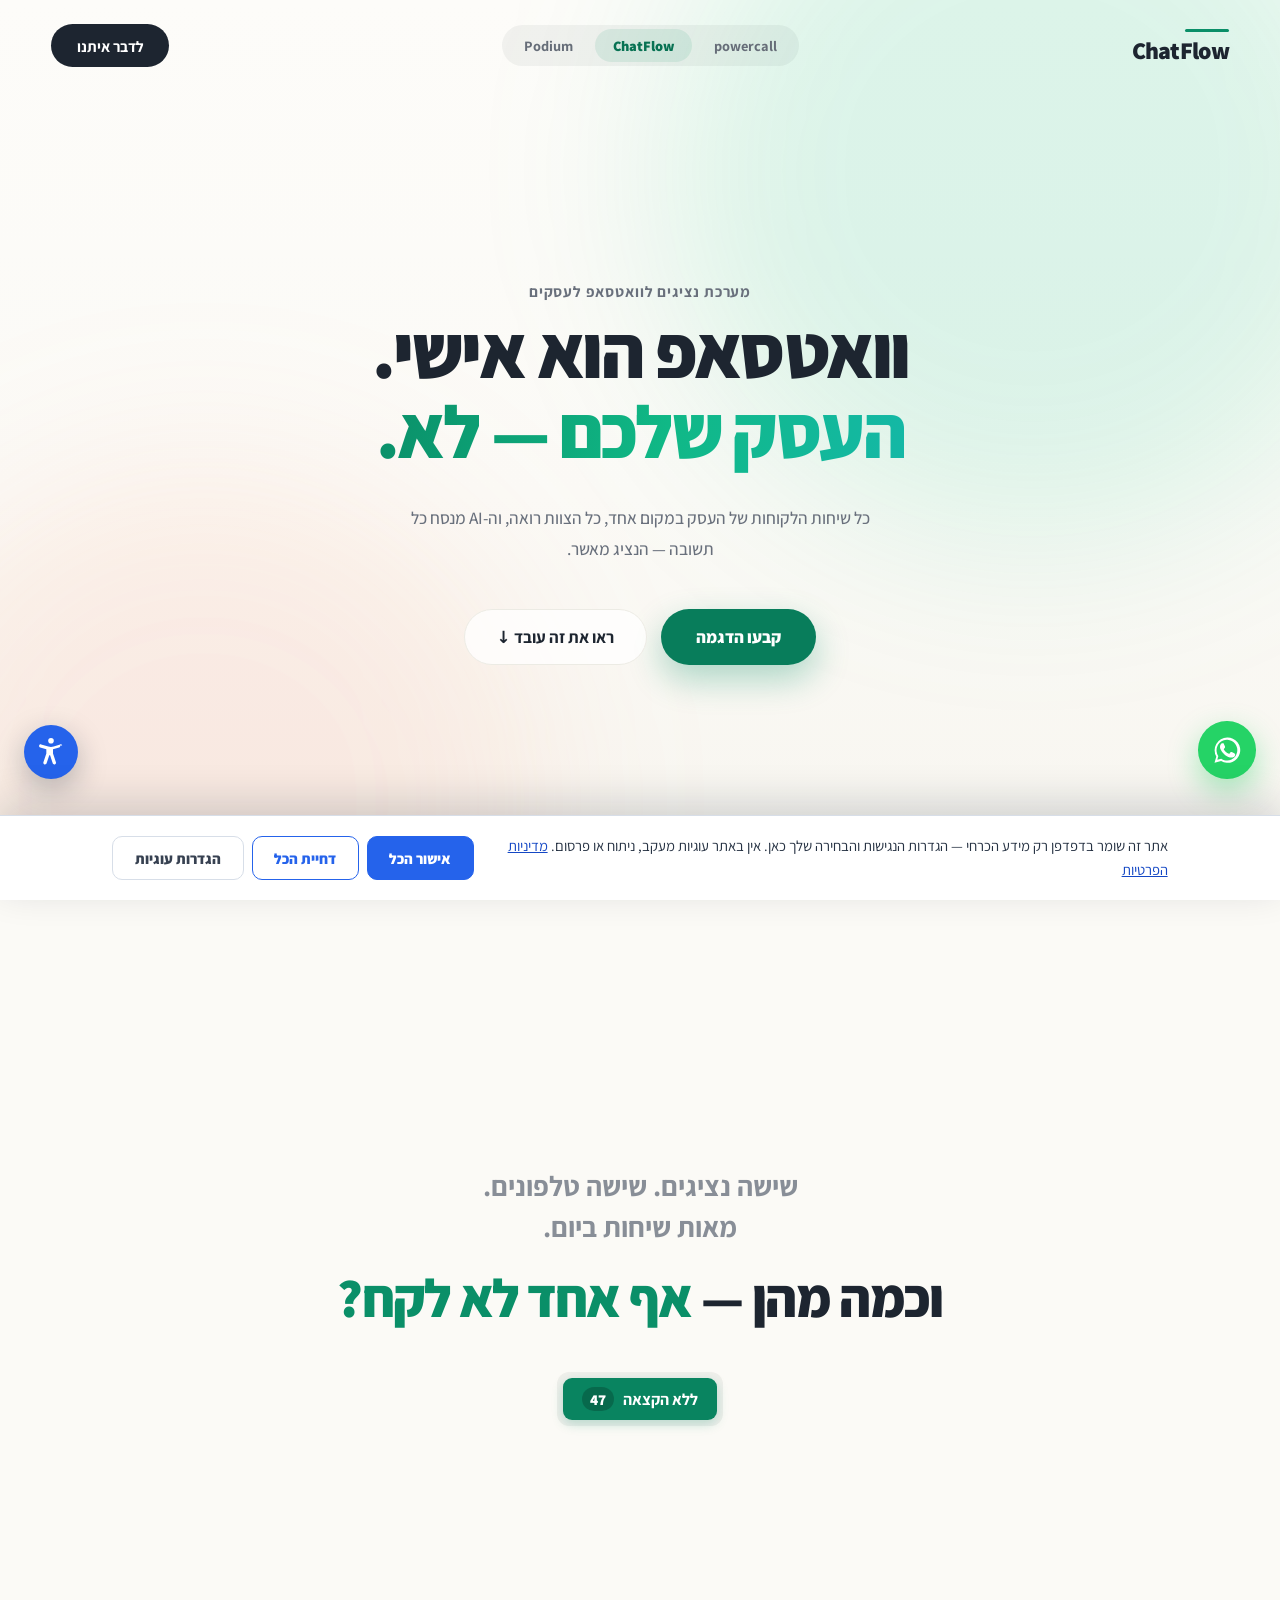
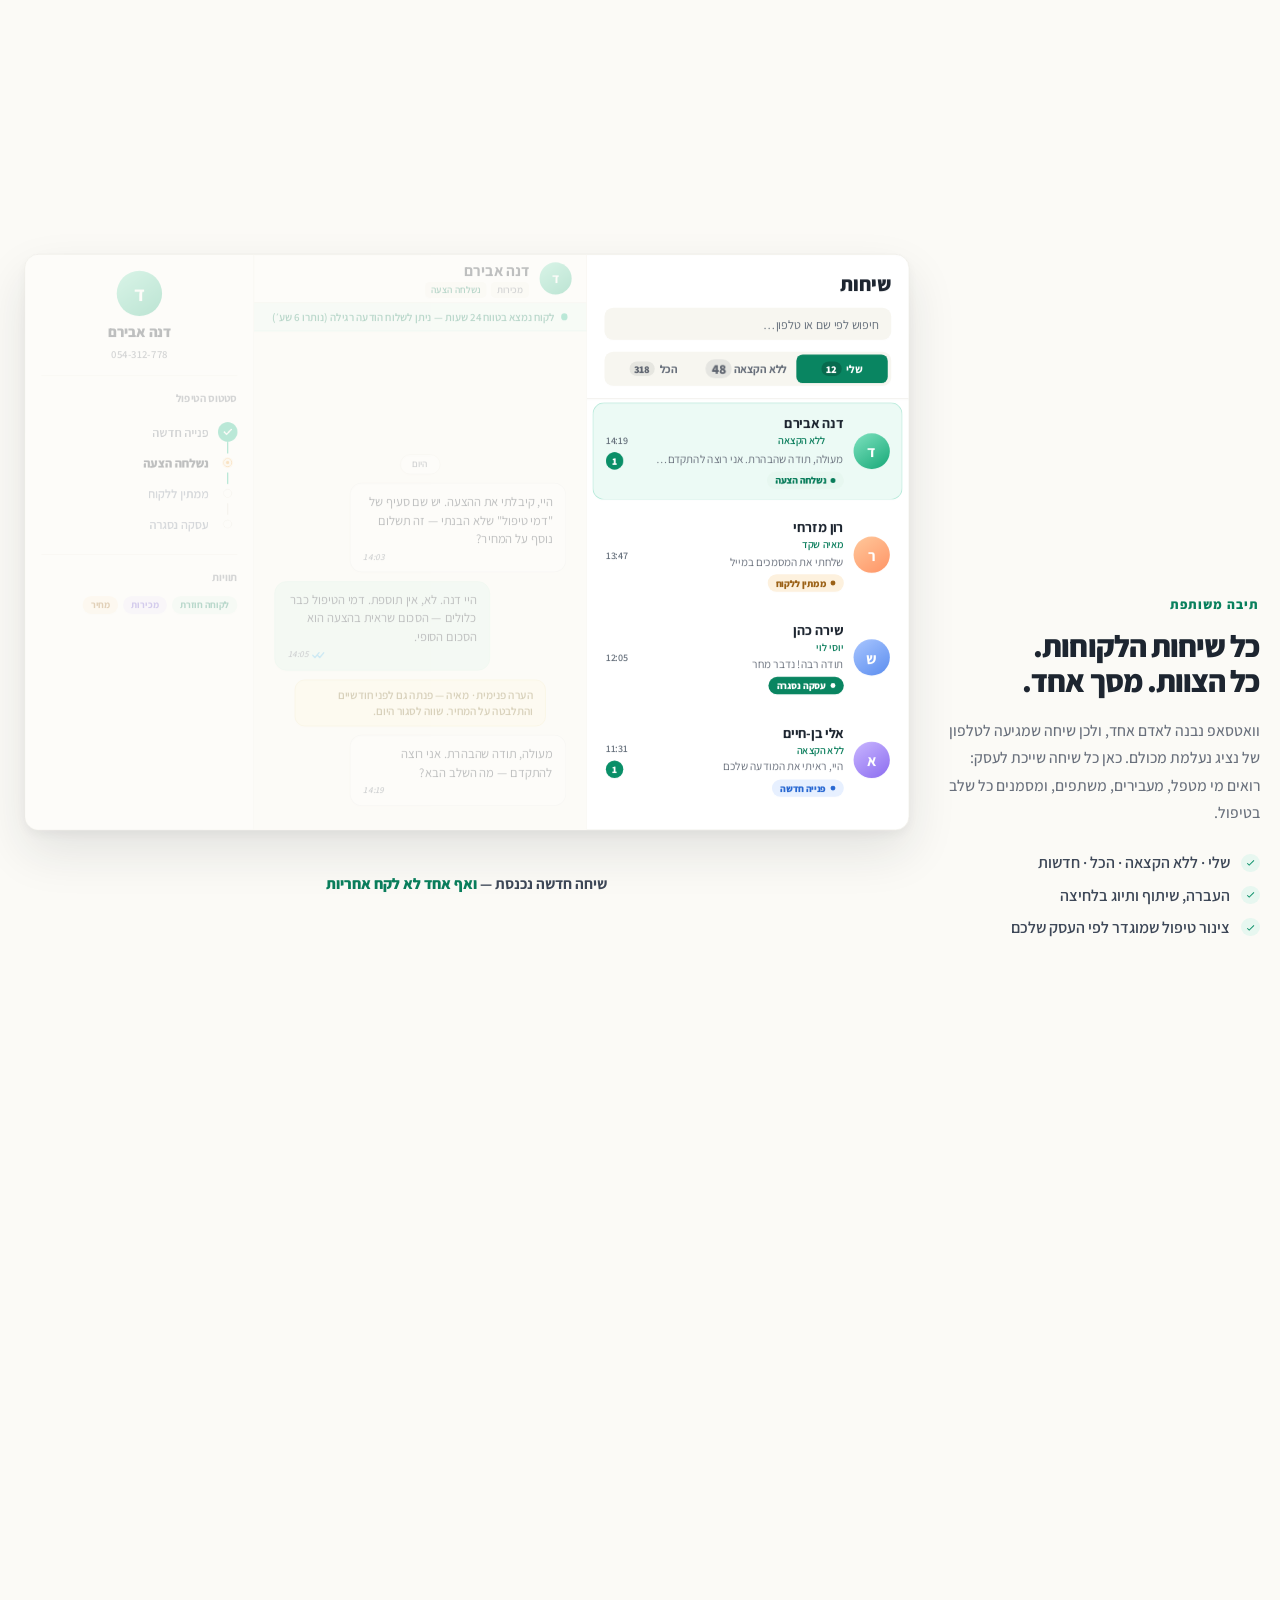
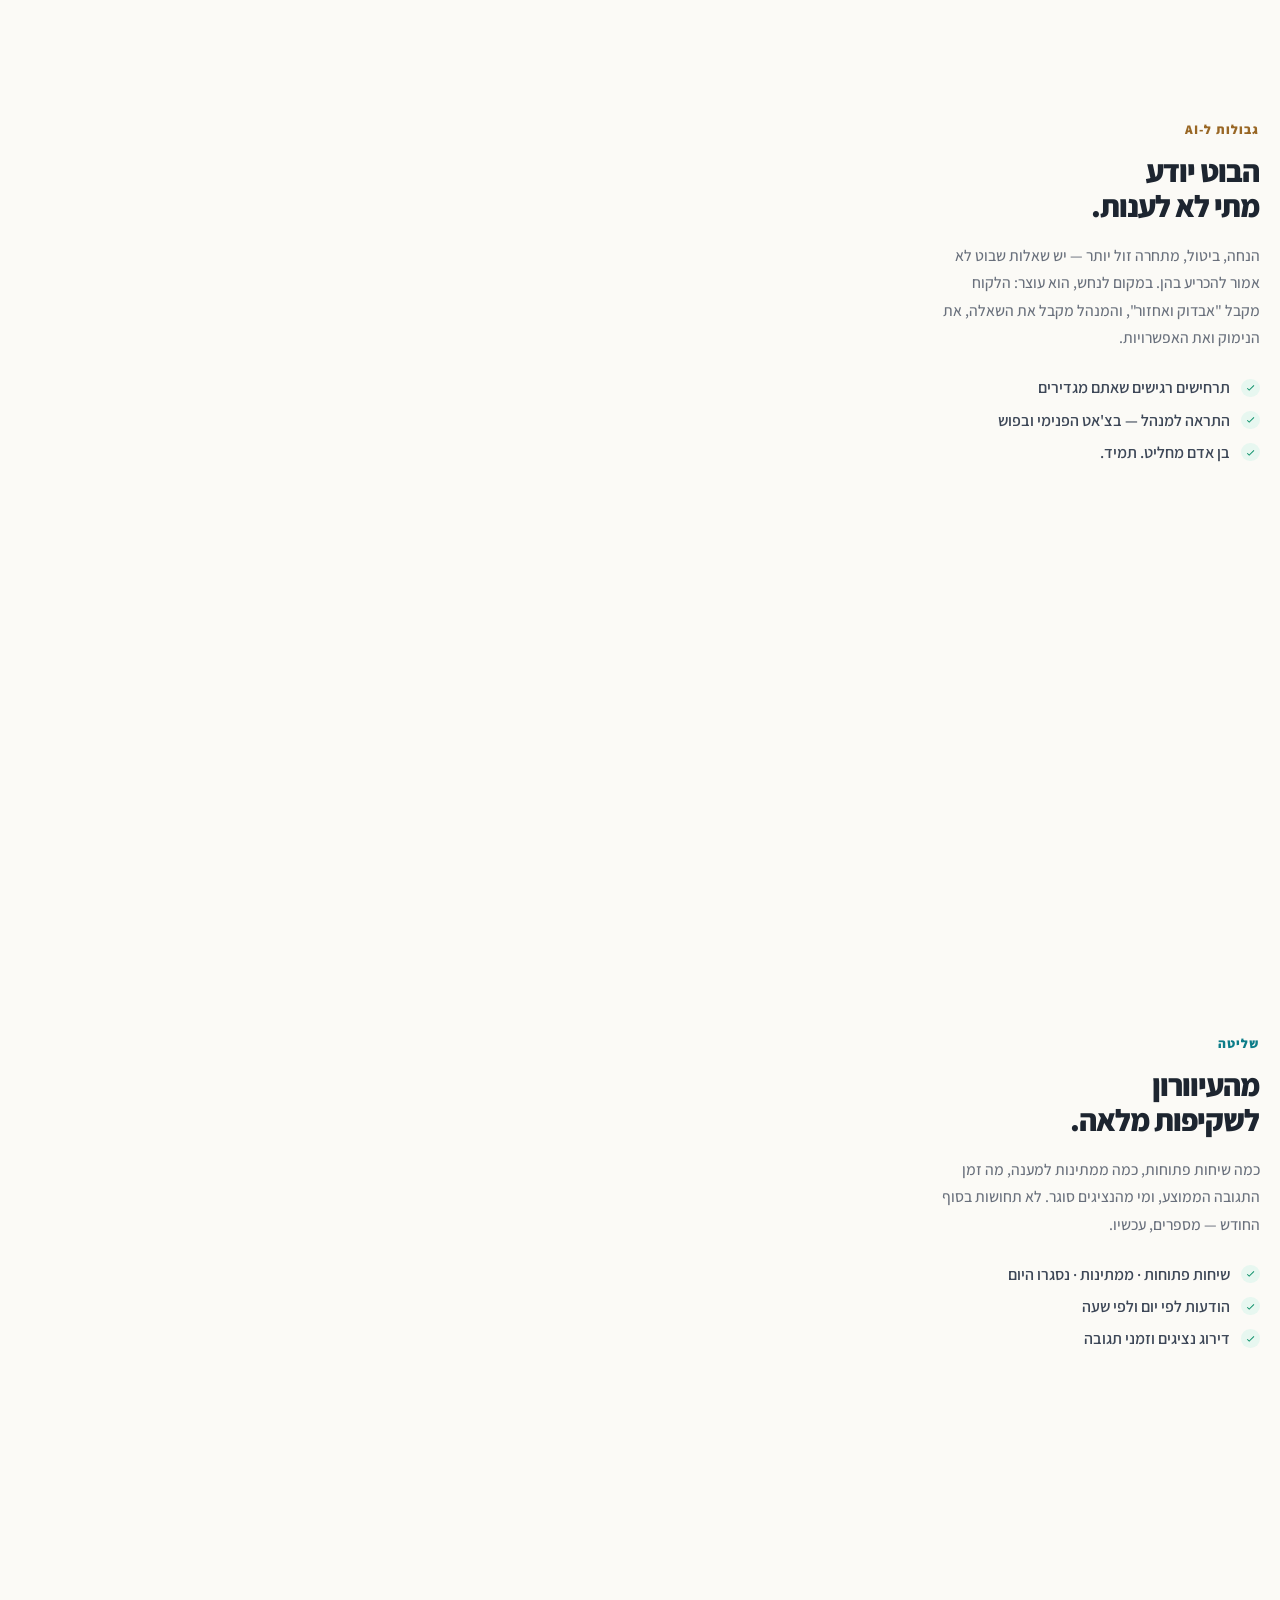
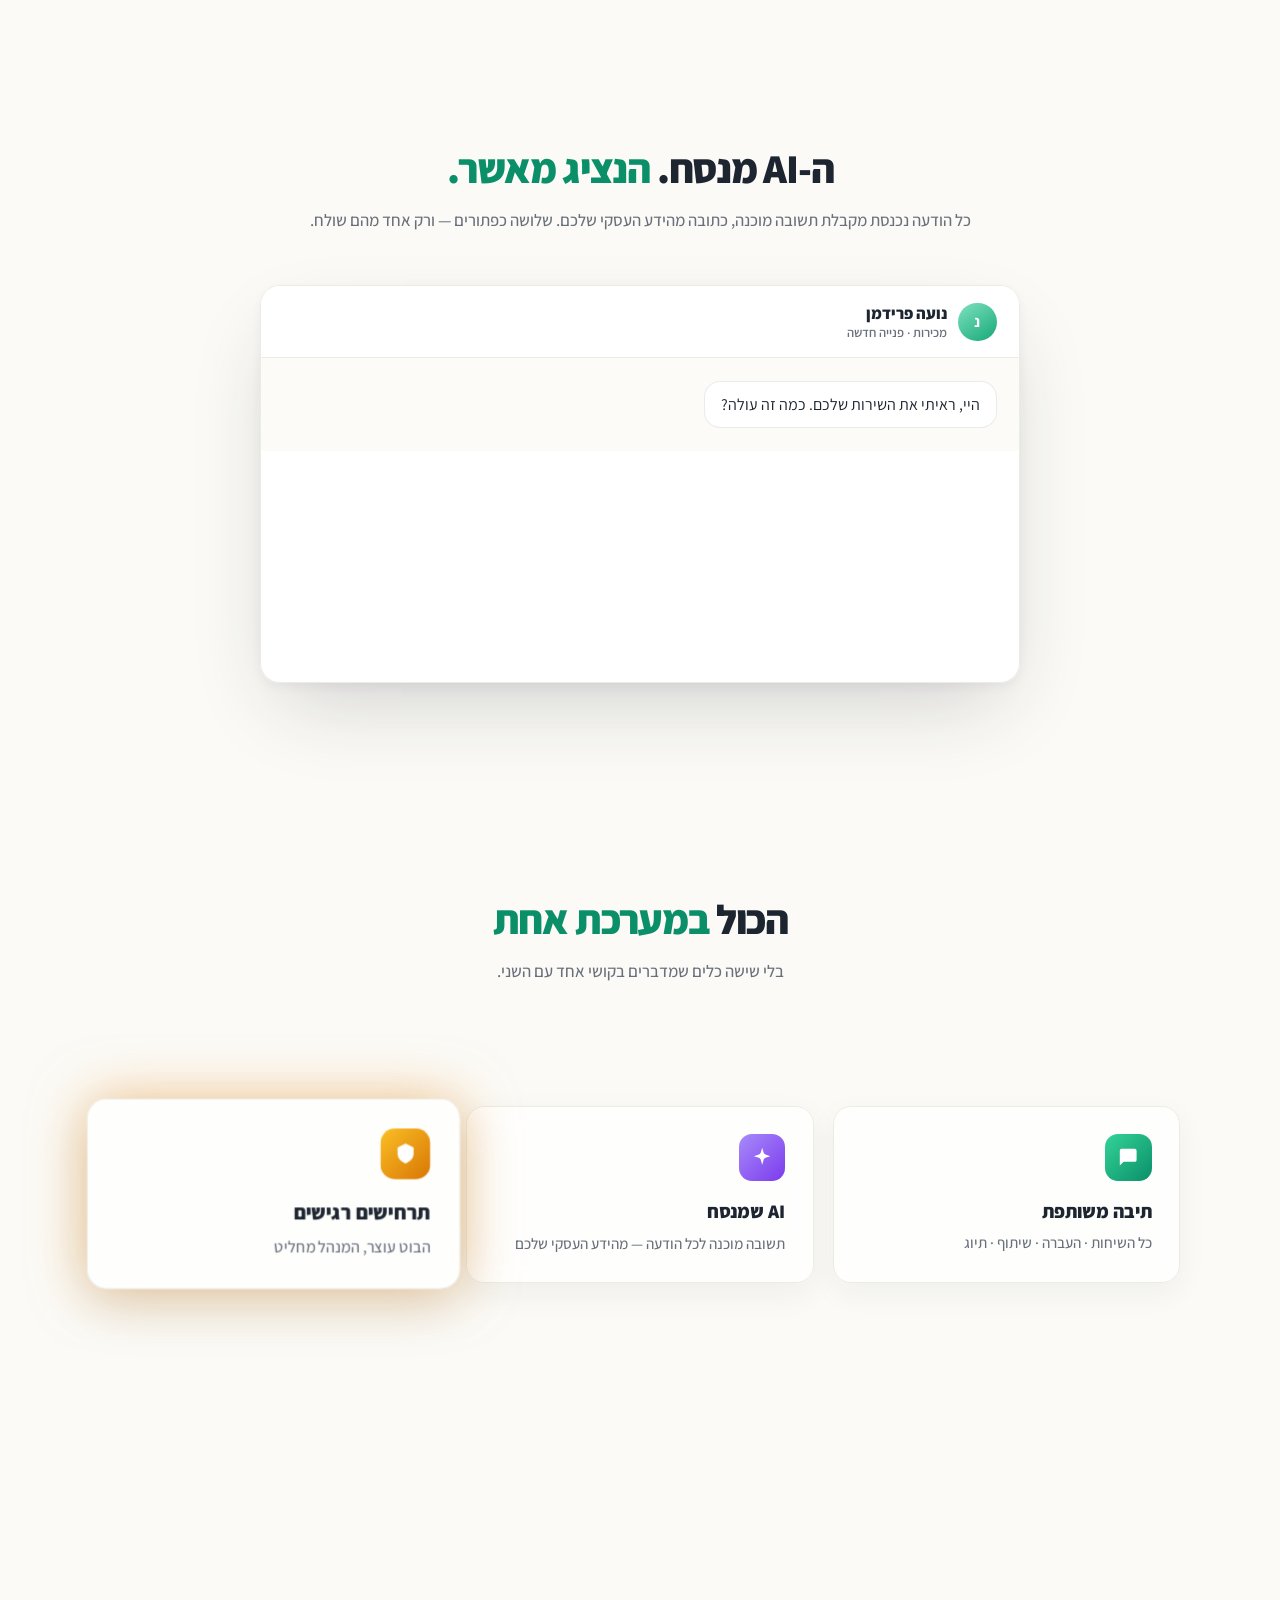
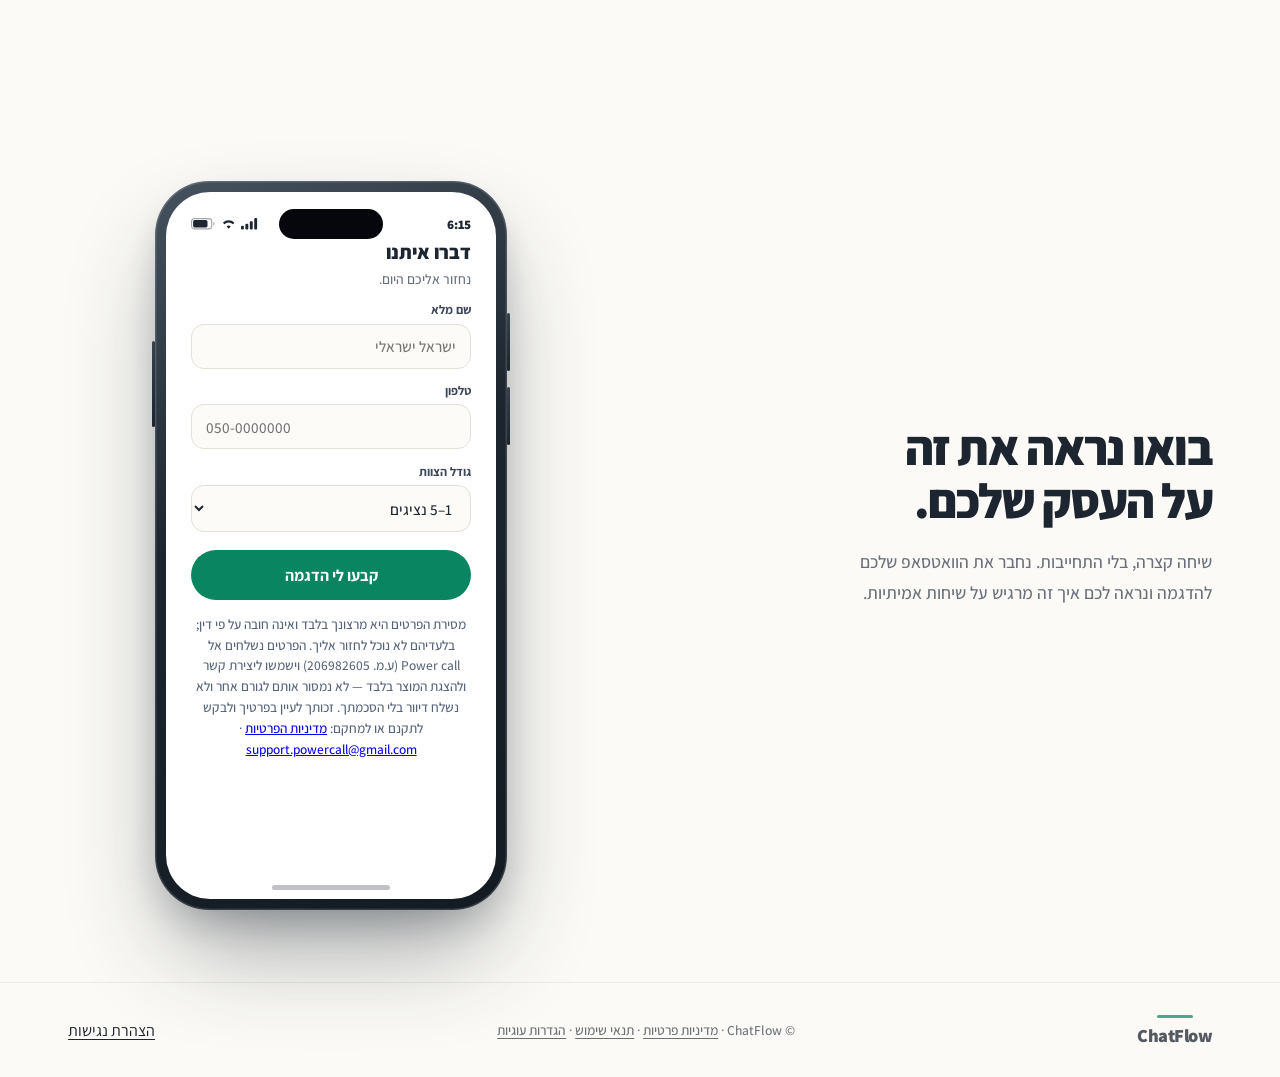
==== commit 3852cd60: "Fix the SEO audit findings: speed, false product claims, dead links, identity SPEED. Every page pull" ====
--- a/chatflow.html
+++ b/chatflow.html
@@ -2,8 +2,16 @@
 <html lang="he" dir="rtl">
 <head>
 <meta charset="utf-8" />
+<script>/* duplicate-host guard: powercall-site.onrender.com and an old Netlify
+   preview also serve this site. Sends those visitors to the real domain. A path
+   based platform redirect rule cannot express a host condition and would loop on
+   the real domain, so the check lives here. It can never be true on powercall.co.il. */
+(function(){try{var h=location.hostname;
+  if(h.indexOf('.onrender.com')>-1||h.indexOf('.netlify.app')>-1){
+    location.replace('https://www.powercall.co.il'+location.pathname+location.search+location.hash);}
+}catch(e){}})();</script>
 <meta name="viewport" content="width=device-width, initial-scale=1" />
-<title>ChatFlow — וואטסאפ אחד לכל העסק</title>
+<title>מערכת נציגים לוואטסאפ — מספר אחד לכל הצוות | ChatFlow</title>
 <meta name="description" content="כל שיחות הוואטסאפ של הלקוחות במקום אחד: כל הצוות רואה, AI מנסח כל תשובה והנציג מאשר, ושום פנייה לא נופלת בין הכיסאות.">
 <link rel="canonical" href="https://www.powercall.co.il/chatflow.html">
 <meta name="robots" content="index, follow">
@@ -14,12 +22,13 @@
 <meta property="og:title" content="ChatFlow — וואטסאפ עסקי אחד לכל הצוות">
 <meta property="og:description" content="כל שיחות הוואטסאפ של הלקוחות במקום אחד: כל הצוות רואה, AI מנסח כל תשובה והנציג מאשר, ושום פנייה לא נופלת בין הכיסאות.">
 <meta property="og:image" content="https://www.powercall.co.il/og-default.png">
-<link rel="icon" href="data:image/svg+xml,%3Csvg xmlns='http://www.w3.org/2000/svg' viewBox='0 0 100 100'%3E%3Crect width='100' height='100' rx='24' fill='%2310B886'/%3E%3Ctext x='50' y='72' font-size='64' font-weight='800' font-family='Arial' fill='white' text-anchor='middle'%3EC%3C/text%3E%3C/svg%3E">
+<link rel="icon" href="/favicon-chatflow.svg" type="image/svg+xml">
+<link rel="icon" href="/favicon-48.png" sizes="48x48" type="image/png">
+<link rel="apple-touch-icon" href="/apple-touch-icon.png">
 <meta name="twitter:card" content="summary_large_image">
 <meta name="twitter:image" content="https://www.powercall.co.il/og-default.png">
-<link rel="preconnect" href="https://fonts.googleapis.com">
-<link rel="preconnect" href="https://fonts.gstatic.com" crossorigin>
-<link href="https://fonts.googleapis.com/css2?family=Assistant:wght@400;500;600;700;800&display=swap" rel="stylesheet">
+<link rel="preload" href="/fonts/Assistant-400-hebrew.woff2" as="font" type="font/woff2" crossorigin>
+<link rel="stylesheet" href="/fonts/assistant.css">
 <script src="./gsap.min.js"></script>
 <script src="./scrolltrigger.min.js"></script>
 <style>
@@ -1016,6 +1025,46 @@
   .swap a            { color: #666d78; }   /* 4.38 -> 4.59 */
   .swap a.on         { color: #087253; }   /* 3.18 -> 4.59  active item        */
 </style>
+
+<style>
+/* ---------------------------------------------------------------------------
+   Hero entrance, in CSS so it does not wait for gsap.min.js + scrolltrigger.
+   Mirrors the GSAP timeline further down this file exactly:
+     #nav  opacity      duration .6  at .05
+     #h1   opacity + 26px  dur .9   at .10
+     #sub  opacity + 20px  dur .8   at .28
+     #acts opacity + 18px  dur .8   at .42
+     #wa   opacity      duration .5  at .70
+   Keep the two in sync if either is ever retimed.
+   --------------------------------------------------------------------------- */
+@media (prefers-reduced-motion: no-preference) {
+  #nav  { animation: pcFade .60s cubic-bezier(.33,1,.68,1) .05s both; }
+  #h1   { animation: pcRise26 .90s cubic-bezier(.33,1,.68,1) .10s both; }
+  #sub  { animation: pcRise20 .80s cubic-bezier(.33,1,.68,1) .28s both; }
+  #acts { animation: pcRise18 .80s cubic-bezier(.33,1,.68,1) .42s both; }
+  #wa   { animation: pcFade .50s cubic-bezier(.33,1,.68,1) .70s both; }
+}
+/* Someone who asked for less motion still needs to SEE the hero — the site's
+   own __reduceMotion branch skips the tween, which with opacity:0 in CSS would
+   leave the headline invisible for them. Show it immediately instead. */
+@media (prefers-reduced-motion: reduce) {
+  #nav, #h1, #sub, #acts, #wa { opacity: 1 !important; transform: none !important; }
+}
+@keyframes pcFade   { from { opacity: 0 } to { opacity: 1 } }
+@keyframes pcRise26 { from { opacity: 0; transform: translateY(26px) } to { opacity: 1; transform: none } }
+@keyframes pcRise20 { from { opacity: 0; transform: translateY(20px) } to { opacity: 1; transform: none } }
+@keyframes pcRise18 { from { opacity: 0; transform: translateY(18px) } to { opacity: 1; transform: none } }
+</style>
+
+<style>
+/* A small keyword line above the headline. The emotional H1 stays exactly as it
+   was — this rides inside the same element so the reveal animation still owns
+   it, and reuses the existing kicker typography rather than inventing a style. */
+.hKick { display: block; font-size: clamp(.78rem, 1.5vw, .95rem); font-weight: 700;
+         letter-spacing: .06em; color: var(--muted); margin-bottom: .7rem;
+         text-transform: none; }
+</style>
+<script type="application/ld+json">{"@context":"https://schema.org","@type":"SoftwareApplication","name":"ChatFlow","alternateName":["צ'אטפלואו","מערכת נציגים לוואטסאפ"],"applicationCategory":"BusinessApplication","applicationSubCategory":"מערכת ניהול וואטסאפ לעסקים","operatingSystem":"Web","url":"https://www.powercall.co.il/chatflow.html","inLanguage":"he-IL","description":"תיבת וואטסאפ משותפת לעסק: כל הצוות עונה ממספר עסקי אחד, בלי התנגשויות ובלי הודעות שנופלות.","publisher":{"@type":"Organization","name":"PowerCall","alternateName":["פאוור קול"],"url":"https://www.powercall.co.il"},"offers":{"@type":"Offer","priceCurrency":"ILS","availability":"https://schema.org/InStock","url":"https://www.powercall.co.il/#lead"},"featureList":["תיבה משותפת לכל הצוות","מספר וואטסאפ עסקי אחד","הקצאת שיחות לנציג","תיוג וסטטוסים","ניסוח תשובות בעזרת AI"],"areaServed":"IL"}</script>
 </head>
 <body>
 
@@ -1041,7 +1090,7 @@
 <!-- ============================ hero ============================ -->
 <main id="main">
 <header class="hero">
-  <h1 id="h1">וואטסאפ הוא אישי.<br><span class="grad">העסק שלכם — לא.</span></h1>
+  <h1 id="h1"><span class="hKick">מערכת נציגים לוואטסאפ לעסקים</span>וואטסאפ הוא אישי.<br><span class="grad">העסק שלכם — לא.</span></h1>
   <p class="sub" id="sub">כל שיחות הלקוחות של העסק במקום אחד, כל הצוות רואה, וה-AI מנסח כל תשובה — הנציג מאשר.</p>
   <div class="acts" id="acts">
     <a href="#lead" class="btn b1">קבעו הדגמה</a>
--- a/fonts/assistant.css
+++ b/fonts/assistant.css
@@ -0,0 +1,93 @@
+/* Self-hosted. Generated from Google Fonts CSS, hebrew+latin subsets only.
+   Replaces a render-blocking third-party stylesheet AND removes the only
+   external origin the site contacted. Do not re-point this at Google. */
+
+@font-face {
+  font-family: 'Assistant';
+  font-style: normal;
+  font-weight: 400;
+  font-display: swap;
+  src: url(/fonts/Assistant-400-hebrew.woff2) format('woff2');
+  unicode-range: U+0307-0308, U+0590-05FF, U+200C-2010, U+20AA, U+25CC, U+FB1D-FB4F;
+}
+
+@font-face {
+  font-family: 'Assistant';
+  font-style: normal;
+  font-weight: 400;
+  font-display: swap;
+  src: url(/fonts/Assistant-400-latin.woff2) format('woff2');
+  unicode-range: U+0000-00FF, U+0131, U+0152-0153, U+02BB-02BC, U+02C6, U+02DA, U+02DC, U+0304, U+0308, U+0329, U+2000-206F, U+20AC, U+2122, U+2191, U+2193, U+2212, U+2215, U+FEFF, U+FFFD;
+}
+
+@font-face {
+  font-family: 'Assistant';
+  font-style: normal;
+  font-weight: 500;
+  font-display: swap;
+  src: url(/fonts/Assistant-400-hebrew.woff2) format('woff2');
+  unicode-range: U+0307-0308, U+0590-05FF, U+200C-2010, U+20AA, U+25CC, U+FB1D-FB4F;
+}
+
+@font-face {
+  font-family: 'Assistant';
+  font-style: normal;
+  font-weight: 500;
+  font-display: swap;
+  src: url(/fonts/Assistant-400-latin.woff2) format('woff2');
+  unicode-range: U+0000-00FF, U+0131, U+0152-0153, U+02BB-02BC, U+02C6, U+02DA, U+02DC, U+0304, U+0308, U+0329, U+2000-206F, U+20AC, U+2122, U+2191, U+2193, U+2212, U+2215, U+FEFF, U+FFFD;
+}
+
+@font-face {
+  font-family: 'Assistant';
+  font-style: normal;
+  font-weight: 600;
+  font-display: swap;
+  src: url(/fonts/Assistant-400-hebrew.woff2) format('woff2');
+  unicode-range: U+0307-0308, U+0590-05FF, U+200C-2010, U+20AA, U+25CC, U+FB1D-FB4F;
+}
+
+@font-face {
+  font-family: 'Assistant';
+  font-style: normal;
+  font-weight: 600;
+  font-display: swap;
+  src: url(/fonts/Assistant-400-latin.woff2) format('woff2');
+  unicode-range: U+0000-00FF, U+0131, U+0152-0153, U+02BB-02BC, U+02C6, U+02DA, U+02DC, U+0304, U+0308, U+0329, U+2000-206F, U+20AC, U+2122, U+2191, U+2193, U+2212, U+2215, U+FEFF, U+FFFD;
+}
+
+@font-face {
+  font-family: 'Assistant';
+  font-style: normal;
+  font-weight: 700;
+  font-display: swap;
+  src: url(/fonts/Assistant-400-hebrew.woff2) format('woff2');
+  unicode-range: U+0307-0308, U+0590-05FF, U+200C-2010, U+20AA, U+25CC, U+FB1D-FB4F;
+}
+
+@font-face {
+  font-family: 'Assistant';
+  font-style: normal;
+  font-weight: 700;
+  font-display: swap;
+  src: url(/fonts/Assistant-400-latin.woff2) format('woff2');
+  unicode-range: U+0000-00FF, U+0131, U+0152-0153, U+02BB-02BC, U+02C6, U+02DA, U+02DC, U+0304, U+0308, U+0329, U+2000-206F, U+20AC, U+2122, U+2191, U+2193, U+2212, U+2215, U+FEFF, U+FFFD;
+}
+
+@font-face {
+  font-family: 'Assistant';
+  font-style: normal;
+  font-weight: 800;
+  font-display: swap;
+  src: url(/fonts/Assistant-400-hebrew.woff2) format('woff2');
+  unicode-range: U+0307-0308, U+0590-05FF, U+200C-2010, U+20AA, U+25CC, U+FB1D-FB4F;
+}
+
+@font-face {
+  font-family: 'Assistant';
+  font-style: normal;
+  font-weight: 800;
+  font-display: swap;
+  src: url(/fonts/Assistant-400-latin.woff2) format('woff2');
+  unicode-range: U+0000-00FF, U+0131, U+0152-0153, U+02BB-02BC, U+02C6, U+02DA, U+02DC, U+0304, U+0308, U+0329, U+2000-206F, U+20AC, U+2122, U+2191, U+2193, U+2212, U+2215, U+FEFF, U+FFFD;
+}
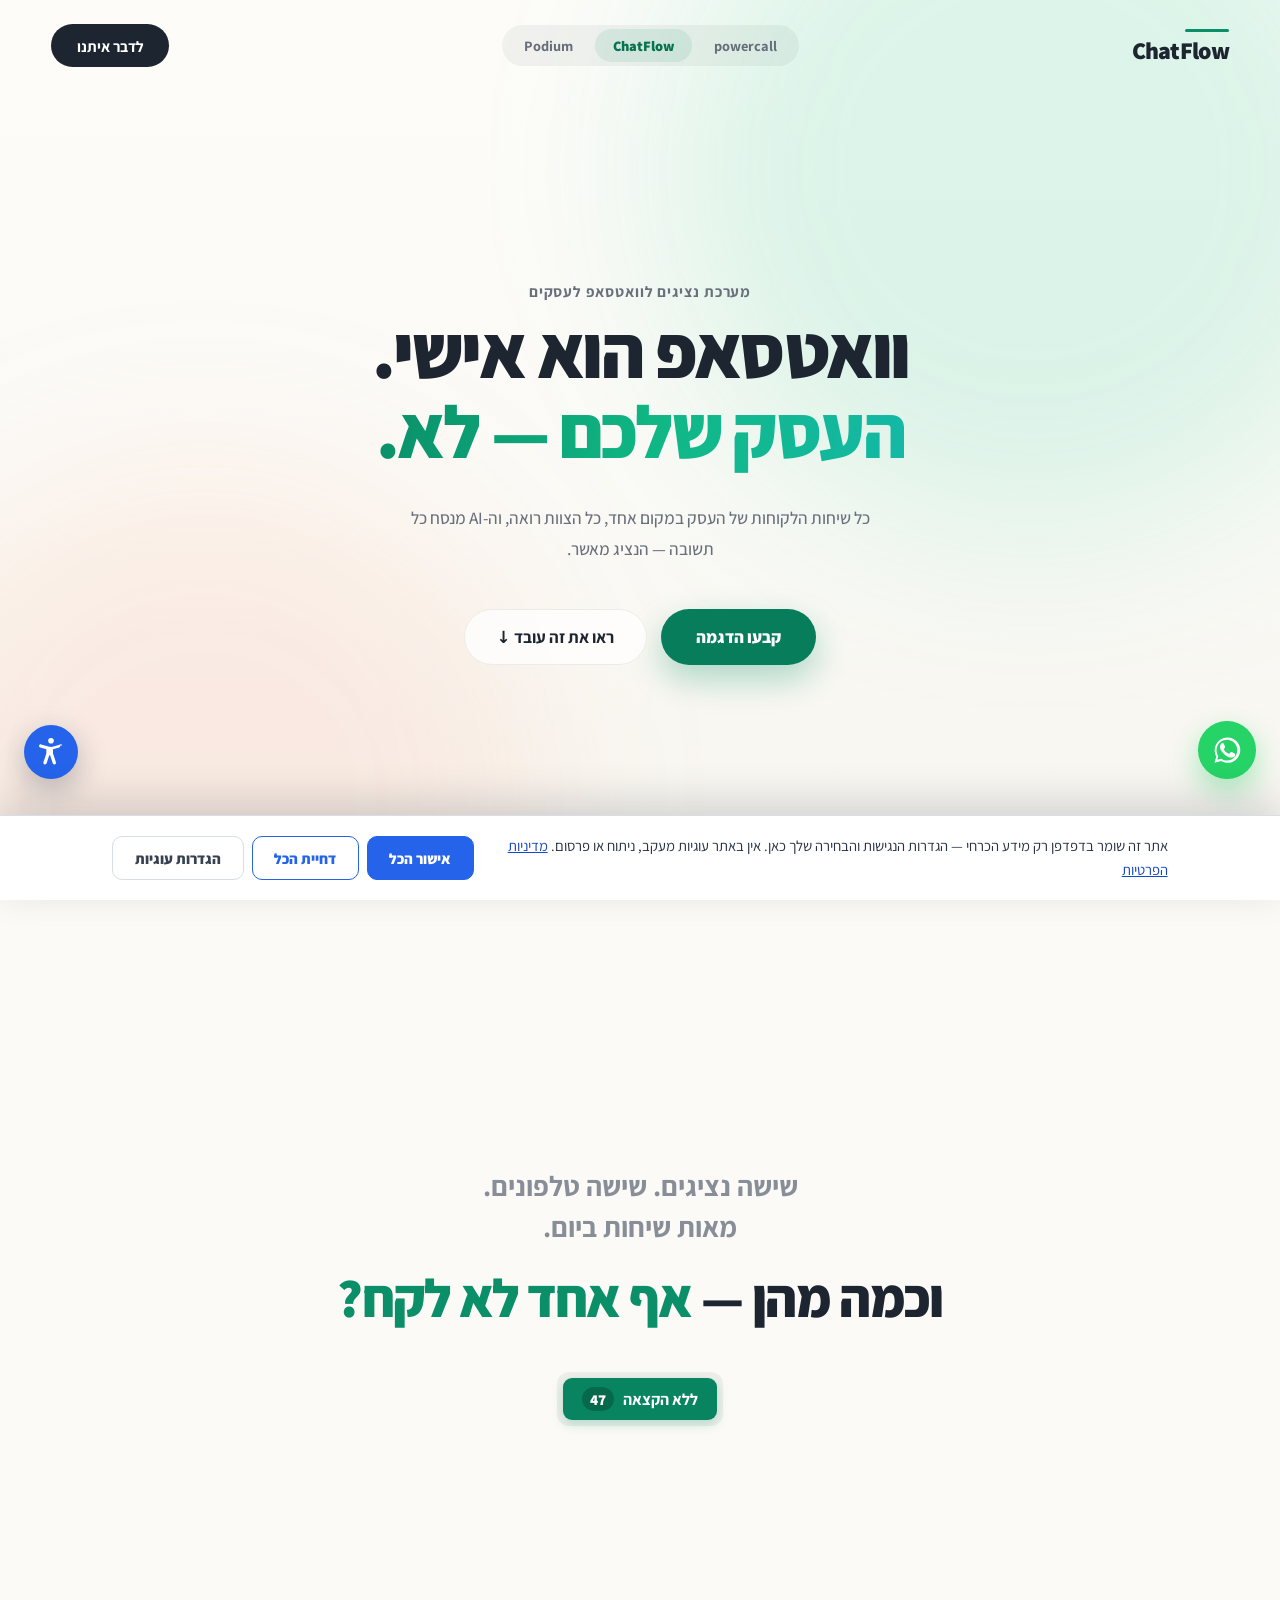
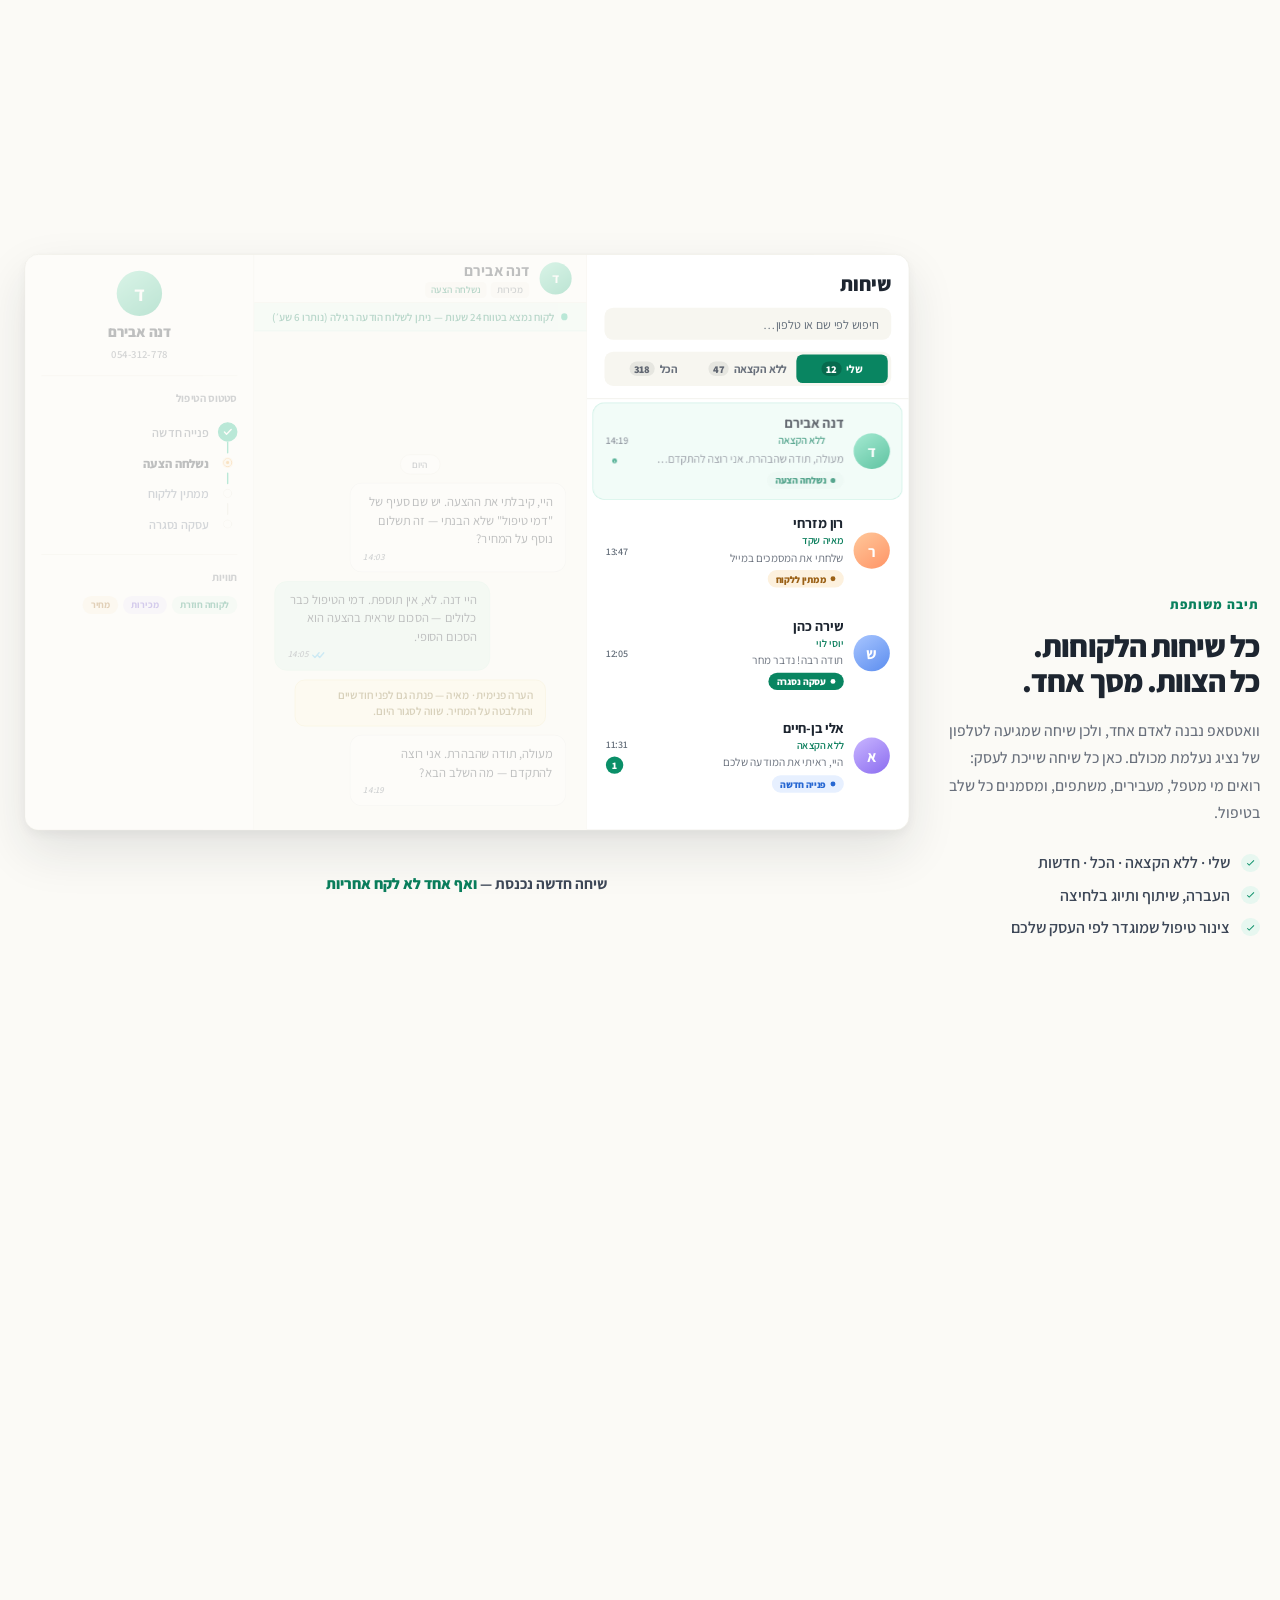
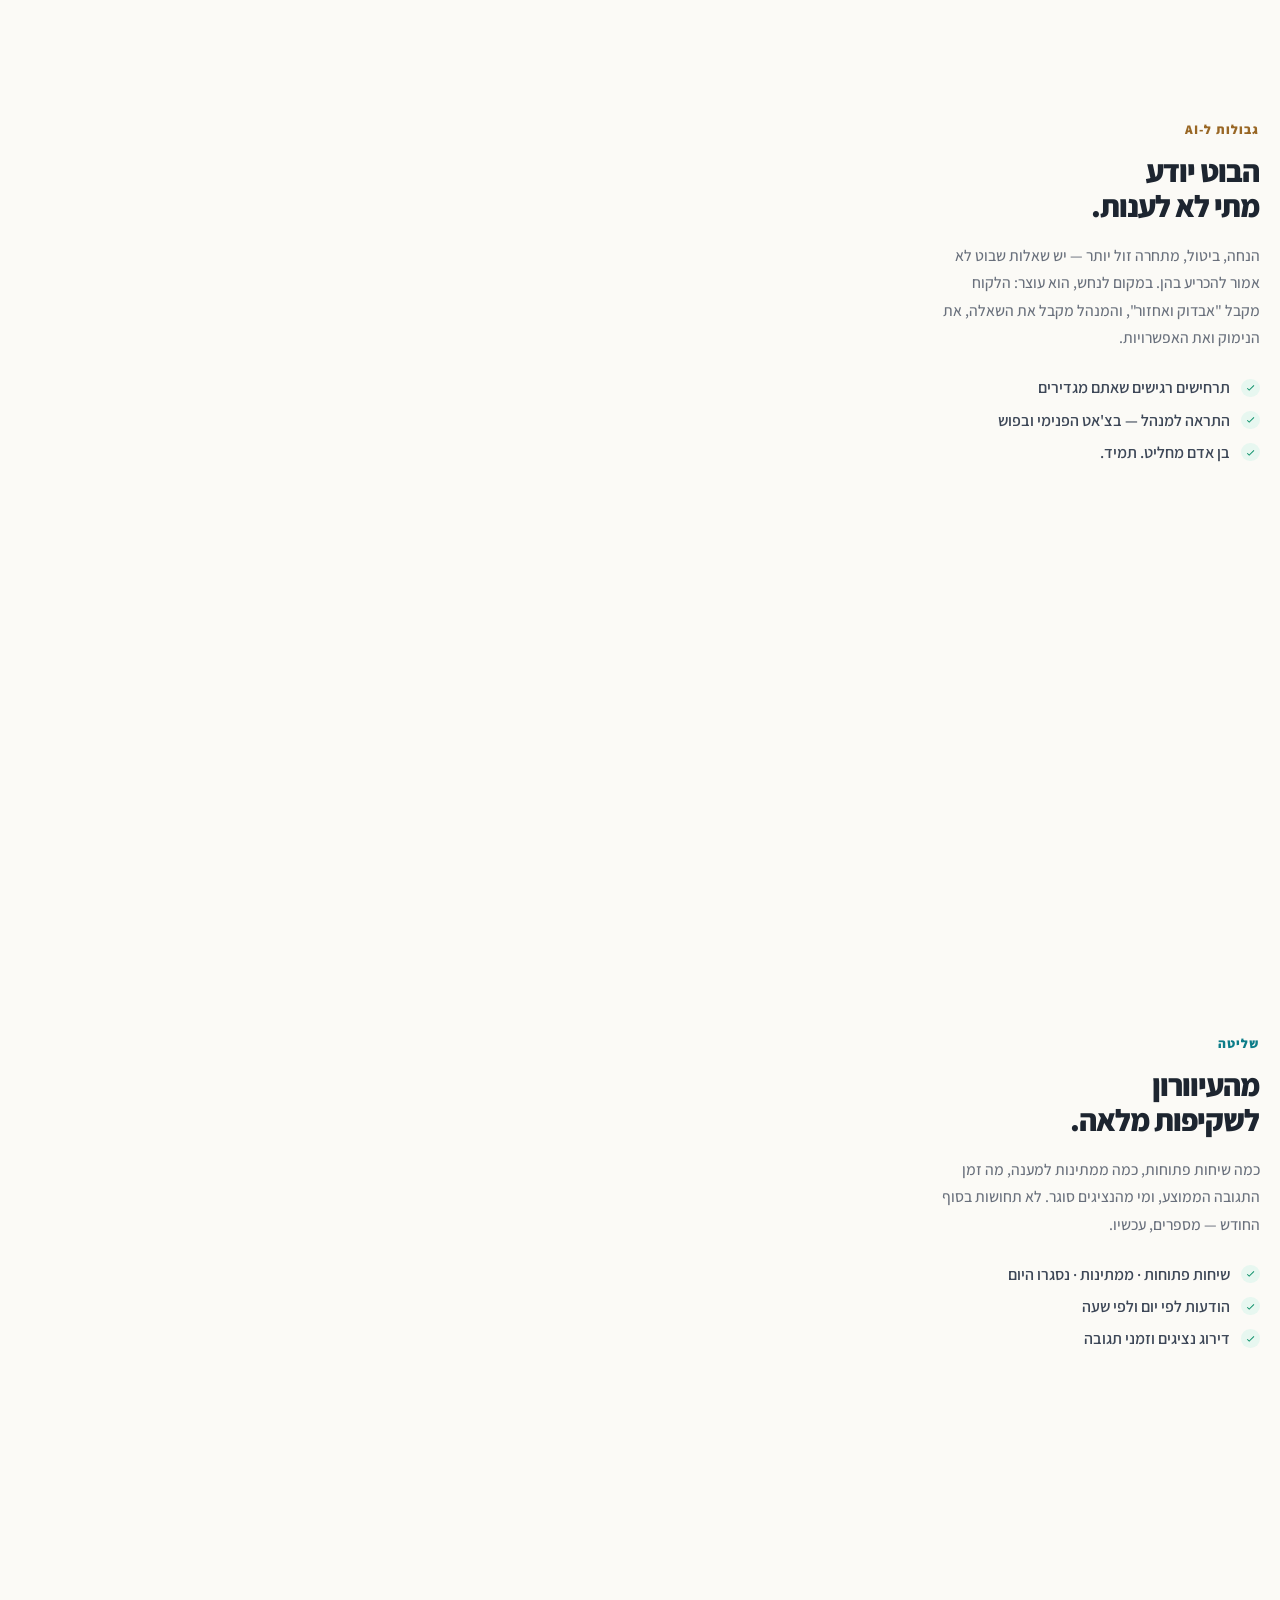
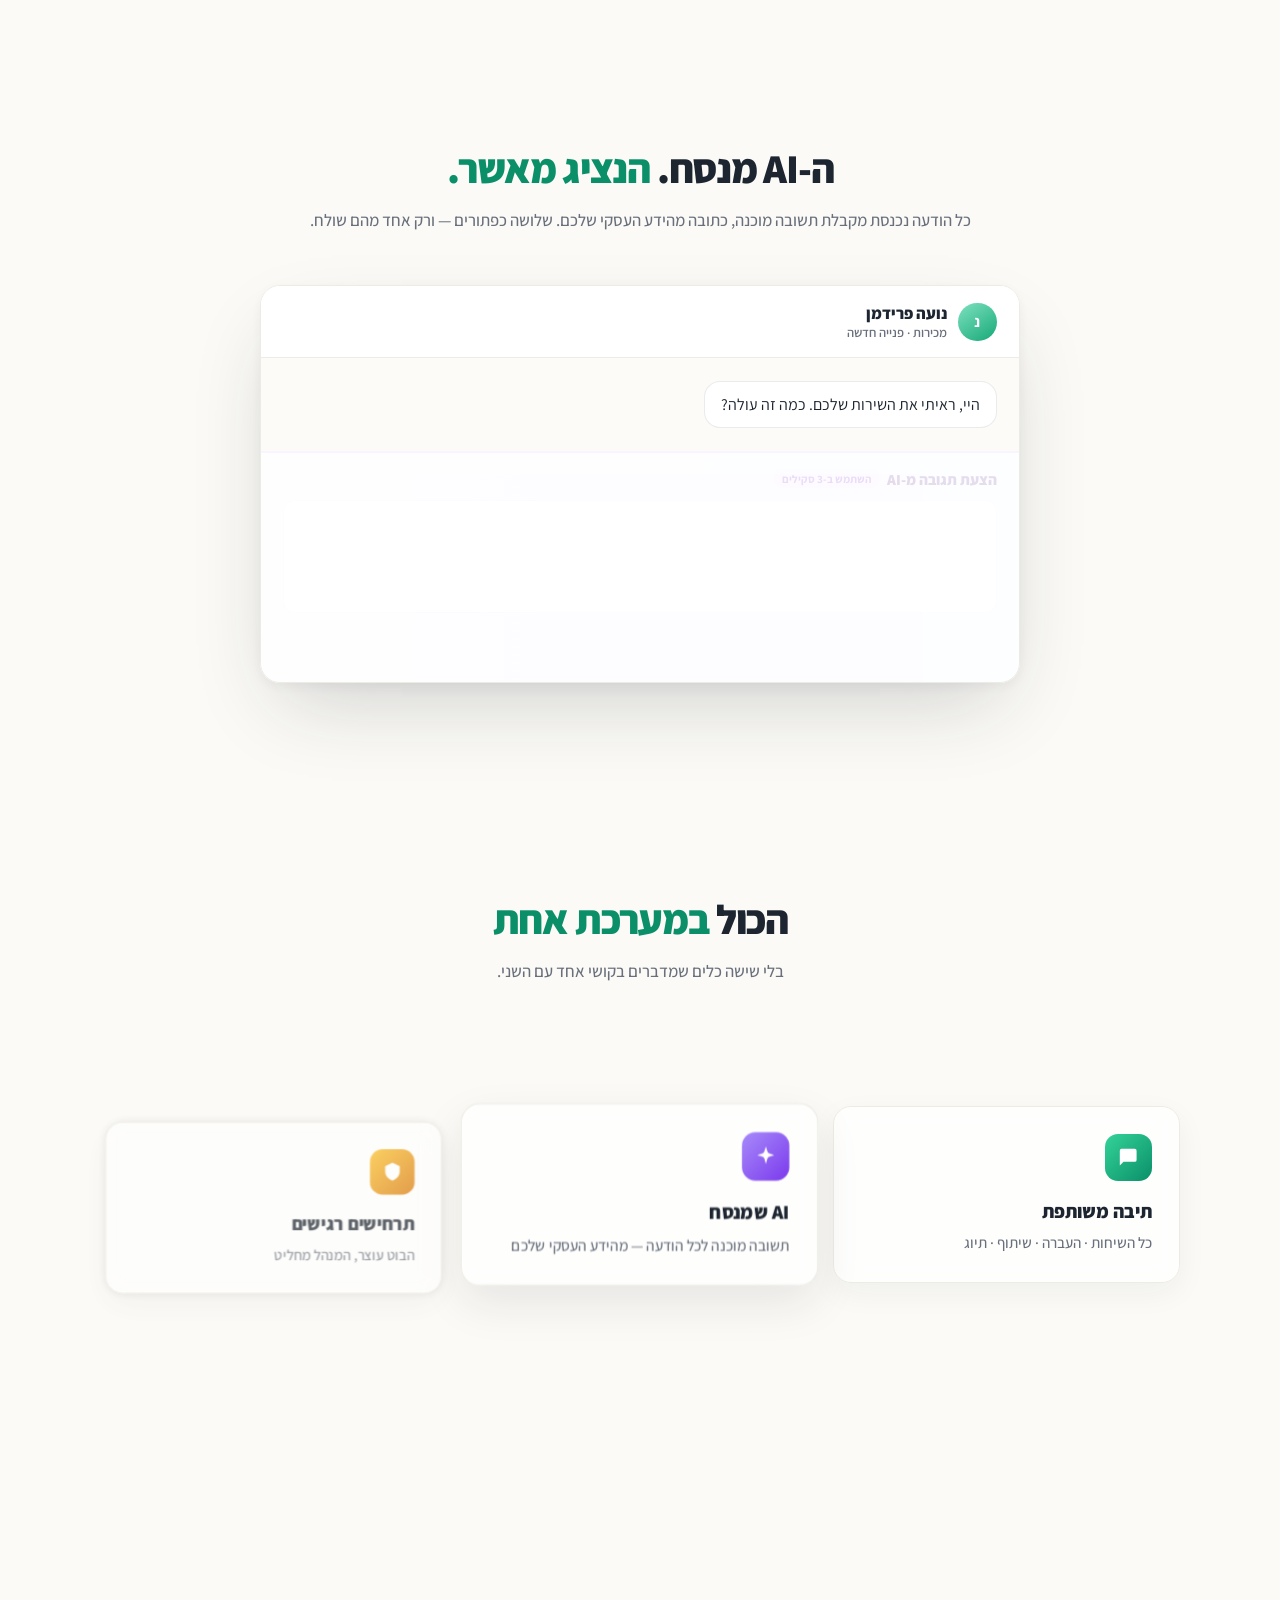
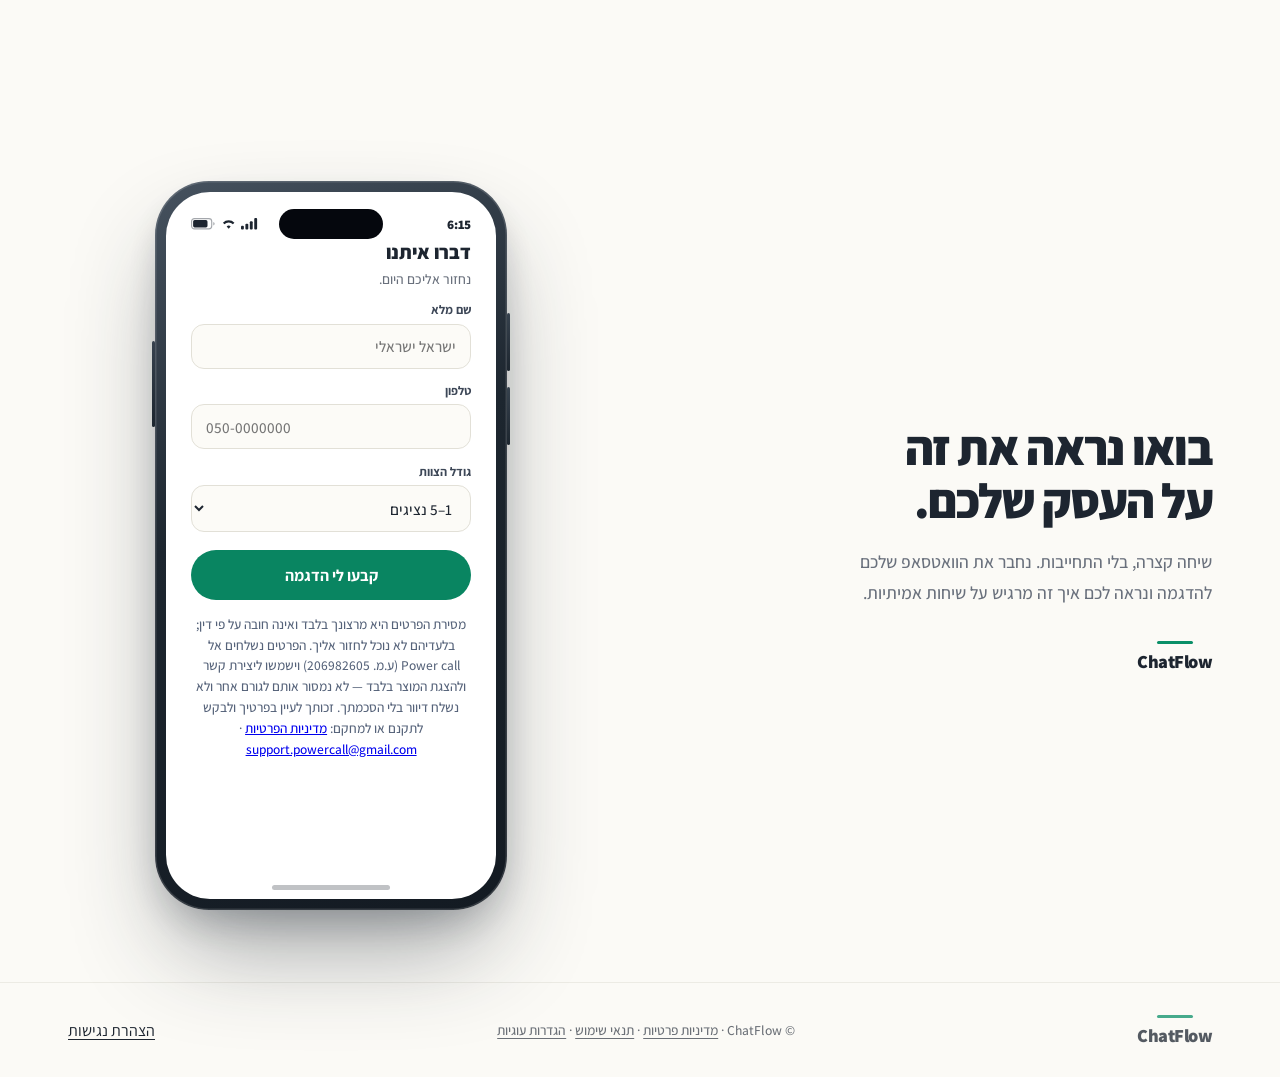
==== commit fc6b7b10: "Add the Meta pixel behind the existing consent gate The site is about to run Facebook ads, so it nee" ====
--- a/chatflow.html
+++ b/chatflow.html
@@ -2505,5 +2505,6 @@
 </script>
 <script defer src="./a11y.js"></script>
 <script defer src="./consent.js"></script>
+<script defer src="./pixel.js"></script>
 </body>
 </html>
